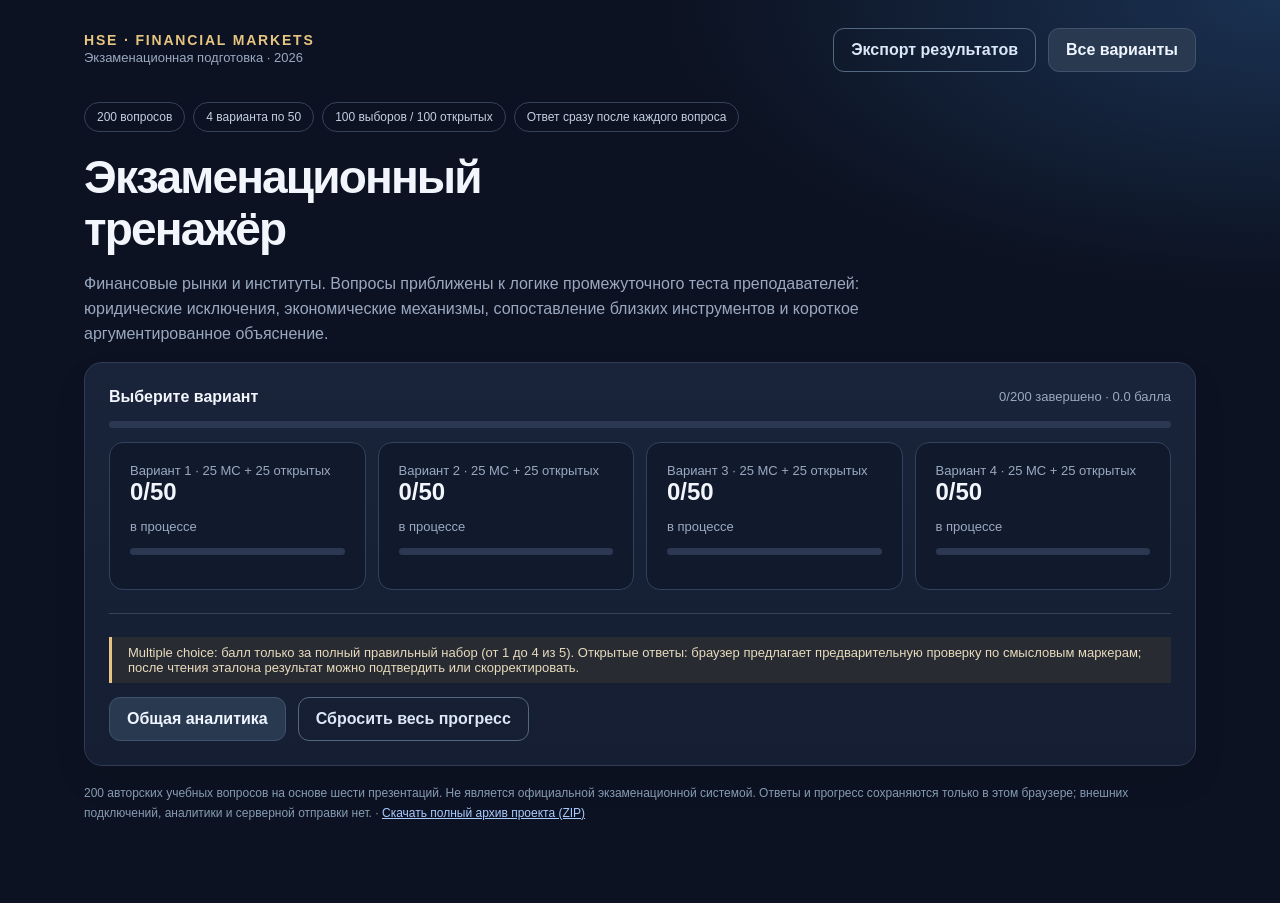
==== index.html @ 4edb4567 "Publish original HSE Financial Markets exam trainer package" ====
<!doctype html>
<html lang="ru"><head><meta charset="utf-8"><meta name="viewport" content="width=device-width,initial-scale=1"><meta name="color-scheme" content="dark"><title>Экзаменационный тренажёр · Финансовые рынки</title>
<style>
:root{font-family:Inter,-apple-system,BlinkMacSystemFont,"Segoe UI",Roboto,Arial,sans-serif;color:#f0f3fc;background:#0c1221;--panel:#172034;--muted:#9aa9c1;--line:#35425b;--blue:#7ab1ff;--gold:#e6c481;--success:#73d7b4;--danger:#ff8b95}*{box-sizing:border-box}body{margin:0;min-height:100vh;background:radial-gradient(ellipse 60% 40% at 100% 0%,#1a3151 0,transparent 80%),#0c1221;color:#f2f5fc}button,textarea{font:inherit}button{cursor:pointer}a{color:var(--blue)}.page{max-width:1160px;margin:auto;padding:28px 24px 80px}.top{display:flex;align-items:center;justify-content:space-between;gap:20px;margin-bottom:30px}.brand{font-weight:750;font-size:14px;letter-spacing:.13em;text-transform:uppercase;color:var(--gold)}.small{font-size:13px;color:var(--muted);line-height:1.55}.hero h1{font-size:clamp(30px,4vw,46px);line-height:1.13;letter-spacing:-.04em;margin:14px 0}.hero p{color:var(--muted);max-width:780px;line-height:1.55}.pills{display:flex;flex-wrap:wrap;gap:8px;margin:20px 0}.pill{border:1px solid var(--line);border-radius:24px;padding:7px 12px;font-size:12px;color:#c4d0e0}.panel{border:1px solid #2f3c54;background:linear-gradient(180deg,#19243a,#151e32);border-radius:18px;padding:24px;box-shadow:0 16px 36px #0001;margin-bottom:18px}.headline{display:flex;align-items:center;justify-content:space-between;gap:12px}.muted{color:var(--muted)}.grid{display:grid;grid-template-columns:repeat(4,1fr);gap:12px}.block{background:#111a2d;border:1px solid #31415f;text-align:left;color:inherit;padding:20px;border-radius:14px;transition:.15s;min-height:145px}.block:hover{border-color:var(--blue);transform:translateY(-2px)}.block strong{font-size:24px;display:block;margin-bottom:13px}.block span{color:var(--muted);font-size:13px;display:block}.bar{height:7px;background:#2c3851;border-radius:20px;margin:14px 0;overflow:hidden}.bar>div{height:100%;background:linear-gradient(90deg,#618fec,#79d9bf);border-radius:20px;transition:width .2s}.btn{border:none;border-radius:11px;padding:12px 17px;font-weight:650;color:#112037;background:var(--gold);transition:filter .2s}.btn:hover{filter:brightness(1.12)}.btn:disabled{opacity:.45;cursor:not-allowed}.btn.subtle{background:#293950;color:#eff5fe;border:1px solid #40536e}.btn.outline{background:transparent;border:1px solid #546780;color:#dbe6f8}.row{display:flex;align-items:center;gap:12px;flex-wrap:wrap}.between{justify-content:space-between}.qhead{display:flex;align-items:center;justify-content:space-between;gap:16px}.qtype{color:var(--gold);font-size:12px;font-weight:750;letter-spacing:.08em}.question{font-weight:650;font-size:clamp(19px,2.25vw,25px);line-height:1.48;margin:24px 0}.option{display:flex;gap:15px;align-items:flex-start;border-radius:12px;border:1px solid #3b4b63;padding:14px 16px;margin:9px 0;background:#101b2d;cursor:pointer;transition:.16s}.option:hover{border-color:#87b2f6}.option.selected{border-color:var(--blue);background:#213755}.option.right{border-color:#3d866c;background:#193b33}.option.wrong{border-color:#aa5868;background:#402631}.letter{display:grid;place-items:center;flex:0 0 31px;width:31px;height:31px;border:1px solid #6e7b95;border-radius:9px;font-size:14px;font-weight:bold;color:#cbd8f1}.option.selected .letter{background:#86aff5;color:#102034;border-color:#86aff5}.option label{line-height:1.4;cursor:pointer;flex:1}.option .tick{margin-left:auto;color:var(--success)}textarea{width:100%;resize:vertical;min-height:132px;border-radius:13px;padding:15px 17px;border:1px solid #51627d;background:#101b2d;color:#eff5ff;outline:none;line-height:1.65}textarea:focus{border-color:#9dc1fe}.feedback{background:#101b2a;border:1px solid #354c63;border-radius:13px;padding:20px;margin:22px 0}.feedback.good{border-color:#3a886a}.feedback.bad{border-color:#9a5764}.feedback h3{font-size:16px;margin:0 0 12px}.feedback p{line-height:1.65;margin:8px 0}.answers{display:flex;flex-wrap:wrap;gap:8px;margin:12px 0}.chip{border-radius:24px;padding:6px 10px;font-size:12px;background:#2a4652;color:#bdebd9}.chip.bad{background:#4d303b;color:#ffc4cb}.paper{border-left:3px solid var(--gold);padding-left:15px;margin:14px 0}.results{display:grid;grid-template-columns:repeat(4,1fr);gap:11px}.metric{background:#101a2c;border:1px solid #334258;border-radius:12px;padding:16px}.metric strong{font-size:26px;display:block}.metric small{color:#b4c3d7}.topicline{padding:12px 0;border-bottom:1px solid #344157}.topicline:last-child{border:0}.topicline .bar{margin:8px 0 0}.foot{font-size:12px;color:#869bb3;line-height:1.6;margin-top:18px}.hide{display:none!important}.note{border-left:3px solid #e6c481;padding:8px 16px;background:#292b33;font-size:13px;color:#e8dbbc;margin:14px 0}.rank{font-size:13px;color:#a9bed9}.scoreGood{color:var(--success)}.scoreBad{color:var(--danger)}.fixedbar{position:sticky;top:0;z-index:3;background:#0d1727e8;backdrop-filter:blur(14px);border-bottom:1px solid #2c3850;padding:12px 0;margin-bottom:16px}.keyboard{font-size:11px;color:#879bb5}.context{font-size:13px;color:#acc3de;line-height:1.6;margin:12px 0}.feedback ul{line-height:1.7;padding-left:21px}.separator{border:0;border-top:1px solid #35445b;margin:23px 0}@media(max-width:700px){.page{padding:18px 14px 60px}.grid,.results{grid-template-columns:repeat(2,1fr)}.top{align-items:flex-start}.panel{padding:17px}.question{font-size:19px}.option{padding:11px}.block{padding:13px;min-height:135px}.hero h1{font-size:29px}}@media(max-width:410px){.results{grid-template-columns:repeat(2,1fr)}}
</style></head>
<body><div class="page"><header class="top"><div><div class="brand">HSE · Financial Markets</div><div class="small">Экзаменационная подготовка · 2026</div></div><div class="row"><button class="btn outline" id="exportBtn">Экспорт результатов</button><button class="btn subtle" id="homeBtn">Все варианты</button></div></header><main id="main"></main><div class="foot">200 авторских учебных вопросов на основе шести презентаций. Не является официальной экзаменационной системой. Ответы и прогресс сохраняются только в этом браузере; внешних подключений, аналитики и серверной отправки нет. · <a href="./downloads/HSE_FinMarkets_Exam_Trainer_200.zip" download="HSE_FinMarkets_Exam_Trainer_200.zip" style="color:#a9cbff;text-decoration:underline">Скачать полный архив проекта (ZIP)</a></div></div>
<script>
'use strict';
const BANK={"meta":{"title":"Финансовые рынки и институты — экзаменационный тренажёр","questions":200,"blocks":4,"perBlock":50,"choicePerBlock":25,"openPerBlock":25,"sourcePolicy":"Проверено на учебных презентациях; собственные формулировки не являются официальными заданиями экзамена","rubric":"Multiple choice: только полностью верный набор; открытые: вывод и существенное обоснование","source_files":[["Лекции 1–2: финансовые рынки, регулирование и платежи","Финрынки_и_институты_БАЦРФ_Магистры_1,2.pdf"],["Лекция: кредитная система","Финрынки_и_институты_БАЦРФ_Магистры_Кредитная_система.pdf"],["Лекции 4–5: эмитенты, инвесторы, страхование, пенсии","Финрынки_и_институты_БАЦРФ_Магистры_4,5.pdf"],["Семинар 1: денежный и долговой рынки","БА_ЦРФ_Финрынки_и_институты_Семинар_11(1).pdf"],["Семинар 2: ПФИ, валютный и денежный рынки","БА_ЦРФ_Финрынки_и_институты_Семинар_2_ПФИ_реф(1).pdf"],["Семинар 3: рынок акций","БА_ЦРФ_Финрынки_и_институты_Семинар_3_акции.pdf"]],"originalBankReference":"19 уникальных вопросов из восстановленного банка промежуточного теста, используются как образцы, не копируются"},"questions":[{"group":"F","subTopic":"Индексы акций","source":"Семинар 3: рынок акций","filename":"БА_ЦРФ_Финрынки_и_институты_Семинар_3_акции.pdf","page":41,"id":"Q001","type":"mc","block":1,"prompt":"Какие утверждения об индексах IMOEX и аналогичных индикаторах корректны?","options":[{"label":"Индекс отражает изменения стоимости определённой корзины акций","isCorrect":true},{"label":"Индексная корзина гарантирует отсутствие риска снижения стоимости","isCorrect":false},{"label":"Любой индекс по определению одинаково взвешивает акции независимо от капитализации","isCorrect":false},{"label":"Методика может учитывать free-float и ограничения по весам","isCorrect":true},{"label":"Ценовой индекс и индекс полной доходности всегда демонстрируют тождественное изменение","isCorrect":false}],"explanation":"Индекс — методически сформированная корзина, вес и состав которой определены правилами расчёта.","model":"Пересмотр доступной капитализации меняет расчётный вес акции в индексе, а пассивные фонды подстраивают фактические позиции.","number":1},{"group":"D","subTopic":"Синдицированный кредит","source":"Семинар 1: денежный и долговой рынки","filename":"БА_ЦРФ_Финрынки_и_институты_Семинар_11(1).pdf","page":30,"id":"Q002","type":"open","block":1,"prompt":"Почему синдикат может быть предпочтительнее одного банка при финансировании большой инфраструктурной сделки?","model":"Сумма и риск разделяются между кредиторами, что расширяет доступное финансирование и соблюдает внутренние лимиты банков.","criteria":[["нескольк","банк","синдикат"],["риск","лимит","объем"]],"explanation":"Синдикат позволяет разделить крупный кредит и централизовать администрирование.","number":2},{"group":"E","subTopic":"Греки опционов","source":"Семинар 2: ПФИ, валютный и денежный рынки","filename":"БА_ЦРФ_Финрынки_и_институты_Семинар_2_ПФИ_реф(1).pdf","page":94,"id":"Q003","type":"open","block":1,"prompt":"Почему дельта-нейтральный портфель опционов может стать направленным после заметного движения рынка?","model":"Gamma изменяет Delta по мере изменения цены актива, поэтому нейтральность первоначального хеджа не сохраняется автоматически.","criteria":[["gamma","дельта","измен"],["ребаланс","движ","цена"]],"explanation":"Греки характеризуют локальные производные стоимости опциона по цене, времени, волатильности и процентной ставке.","number":3},{"group":"E","subTopic":"Свопы","source":"Семинар 2: ПФИ, валютный и денежный рынки","filename":"БА_ЦРФ_Финрынки_и_институты_Семинар_2_ПФИ_реф(1).pdf","page":9,"id":"Q004","type":"mc","block":1,"prompt":"Какие характеристики финансовых свопов корректны?","options":[{"label":"CDS гарантирует владельцу акций ежегодный дивиденд","isCorrect":false},{"label":"В обычном одновалютном IRS обязательно поставляется весь номинал обеими сторонами","isCorrect":false},{"label":"IRS позволяет обменять фиксированные и плавающие процентные платежи","isCorrect":true},{"label":"TRS передаёт совокупную доходность базового актива","isCorrect":true},{"label":"FX swap включает две противоположные валютные операции на разные даты","isCorrect":true}],"explanation":"Свопы отличаются обменом процентных потоков, валютной ликвидности или доходности базового актива.","model":"Его поступления по свопу увеличиваются при росте базовой ставки, покрывая дополнительный процентный расход по кредиту.","number":4},{"group":"C","subTopic":"Инвесторы","source":"Лекции 4–5: эмитенты, инвесторы, страхование, пенсии","filename":"Финрынки_и_институты_БАЦРФ_Магистры_4,5.pdf","page":19,"id":"Q005","type":"mc","block":1,"prompt":"Какие утверждения о квалификации инвесторов корректны?","options":[{"label":"Квалификация может зависеть от опыта работы и образования","isCorrect":true},{"label":"Квалификация может зависеть от размера финансовых активов","isCorrect":true},{"label":"Статус влияет на доступ к некоторым сложным инструментам","isCorrect":true},{"label":"Любой гражданин автоматически становится квалифицированным инвестором в день совершеннолетия","isCorrect":false},{"label":"Статус гарантирует невозможность убытка по инвестициям","isCorrect":false}],"explanation":"Категоризация ограничивает доступ к отдельным рисковым продуктам; статус не отменяет риск потерь.","model":"Формальные критерии допуска не оценивают полностью личные цели, горизонт, риск-аппетит и понимание условий продукта.","number":5},{"group":"B","subTopic":"МФК и МКК","source":"Лекция: кредитная система","filename":"Финрынки_и_институты_БАЦРФ_Магистры_Кредитная_система.pdf","page":17,"id":"Q006","type":"open","block":1,"prompt":"Почему инвестирование денег в МФК не тождественно размещению застрахованного вклада в банке?","model":"Средства предоставляются иной организации по другому договорному режиму, на них не распространяется стандартное страхование банковских вкладов АСВ.","criteria":[["мфк","мфо","не банк"],["асв","не страх","риск"]],"explanation":"МФО не являются банками; ограничения МФК и МКК направлены на разграничение рисков привлечения средств.","number":6},{"group":"D","subTopic":"Облигации и купоны","source":"Семинар 1: денежный и долговой рынки","filename":"БА_ЦРФ_Финрынки_и_институты_Семинар_11(1).pdf","page":56,"id":"Q007","type":"open","block":1,"prompt":"Почему облигация с низким купоном может иметь высокую доходность к погашению?","model":"Если она куплена с дисконтом, инвестор получает не только купоны, но и прирост стоимости к номиналу при погашении.","criteria":[["дисконт","ниже номин"],["погаш","доход","прирост"]],"explanation":"Купон, current yield и YTM описывают разные отношения денежных потоков к номиналу и цене.","number":7},{"group":"B","subTopic":"Кредитная инфраструктура","source":"Лекция: кредитная система","filename":"Финрынки_и_институты_БАЦРФ_Магистры_Кредитная_система.pdf","page":8,"id":"Q008","type":"mc","block":1,"prompt":"Кого корректно относить к кредитной системе России за пределами коммерческих банков?","options":[{"label":"Исключительно фондовые индексы как самостоятельные учреждения","isCorrect":false},{"label":"Кредитные потребительские кооперативы","isCorrect":true},{"label":"Ломбард может привлекать неограниченные банковские вклады населения без банковской лицензии","isCorrect":false},{"label":"Только нефтеперерабатывающие заводы без кредитной деятельности","isCorrect":false},{"label":"Микрофинансовые организации","isCorrect":true}],"explanation":"Система объединяет банки, НКО и специализированных небанковских кредиторов.","model":"НКО является кредитной организацией с ограниченным набором банковских операций, а МФО действует в специальном режиме микрофинансирования и не является банком либо НКО.","number":8},{"group":"D","subTopic":"Банковские гарантии","source":"Семинар 1: денежный и долговой рынки","filename":"БА_ЦРФ_Финрынки_и_институты_Семинар_11(1).pdf","page":40,"id":"Q009","type":"mc","block":1,"prompt":"Какие утверждения о банковской независимой гарантии верны?","options":[{"label":"Бенефициар обязан сначала приобрести облигации банка-гаранта для получения выплаты","isCorrect":false},{"label":"Гарант принимает обязанность перед бенефициаром по условиям гарантии","isCorrect":true},{"label":"Принципал инициирует выдачу гарантии","isCorrect":true},{"label":"Гарантия автоматически передаёт принципалу страховую лицензию","isCorrect":false},{"label":"Гарантия всегда равнозначна немедленному кредиту наличными","isCorrect":false}],"explanation":"В гарантии различают принципала, гаранта и бенефициара; исполнение зависит от заявленных условий.","model":"Заказчик получает обязательство банка на случай предусмотренного нарушения, поэтому вместо денежного депозита может принять гарантию.","number":9},{"group":"C","subTopic":"Профессиональные участники РЦБ","source":"Лекции 4–5: эмитенты, инвесторы, страхование, пенсии","filename":"Финрынки_и_институты_БАЦРФ_Магистры_4,5.pdf","page":24,"id":"Q010","type":"open","block":1,"prompt":"Почему банк, выступающий брокером и депозитарием одновременно, должен разделять функции учёта и исполнения сделок?","model":"Разделение и контроль уменьшают конфликты интересов и ошибки учёта, обеспечивают сохранность клиентских прав при торговле.","criteria":[["брокер","сделк"],["депозитар","учет","прав"],["раздел","контрол"]],"explanation":"Брокер, дилер, депозитарий и инвестиционный советник исполняют разные функции торгового, учётного и консультативного контуров.","number":10},{"group":"A","subTopic":"Цифровые деньги","source":"Лекции 1–2: финансовые рынки, регулирование и платежи","filename":"Финрынки_и_институты_БАЦРФ_Магистры_1,2.pdf","page":80,"id":"Q011","type":"open","block":1,"prompt":"Почему цифровой рубль и рублёвый депозит одинакового номинала имеют разный риск эмитента?","model":"Депозит представляет требование к коммерческому банку, а цифровой рубль — форму денег центрального банка; должники по обязательству различны.","criteria":[["банк","коммерч","депозит"],["централ","цб","цифров"]],"explanation":"Эти активы различаются эмитентом, правовой природой и кредитным риском.","number":11},{"group":"A","subTopic":"Роли Банка России","source":"Лекции 1–2: финансовые рынки, регулирование и платежи","filename":"Финрынки_и_институты_БАЦРФ_Магистры_1,2.pdf","page":63,"id":"Q012","type":"mc","block":1,"prompt":"Какие полномочия и цели соответствуют Банку России как мегарегулятору?","options":[{"label":"Утверждение федерального бюджета вместо Федерального Собрания","isCorrect":false},{"label":"Разработка и проведение денежно-кредитной политики","isCorrect":true},{"label":"Непосредственное управление инвестициями каждого частного фонда","isCorrect":false},{"label":"Надзор за участниками финансового рынка в пределах полномочий","isCorrect":true},{"label":"Надзор за кредитными организациями","isCorrect":true}],"explanation":"Банк России совмещает центрально-банковские задачи и надзор, но не подменяет бюджетную власть и частное управление.","model":"Регулятор видит риски нескольких видов бизнеса внутри группы и их передачу через капитал, ликвидность, операции и взаимные обязательства.","number":12},{"group":"D","subTopic":"Секьюритизация","source":"Семинар 1: денежный и долговой рынки","filename":"БА_ЦРФ_Финрынки_и_институты_Семинар_11(1).pdf","page":75,"id":"Q013","type":"mc","block":1,"prompt":"Какие элементы характерны для классической секьюритизации кредитов?","options":[{"label":"SPV с обособлением активов через true sale","isCorrect":true},{"label":"Гарантированное отсутствие потерь любого инвестора","isCorrect":false},{"label":"Пул однотипных требований с денежными потоками","isCorrect":true},{"label":"Waterfall распределения денежных потоков","isCorrect":true},{"label":"Разделение на senior, mezzanine и junior транши","isCorrect":true}],"explanation":"Секьюритизация трансформирует пул кредитов в бумаги через SPV; субординация определяет, какие инвесторы первыми несут потери.","model":"Младшие транши первыми поглощают потери, обеспечивая кредитную поддержку старшему; дополнительно могут действовать избыточное обеспечение и резерв.","number":13},{"group":"F","subTopic":"Проведение IPO","source":"Семинар 3: рынок акций","filename":"БА_ЦРФ_Финрынки_и_институты_Семинар_3_акции.pdf","page":33,"id":"Q014","type":"open","block":1,"prompt":"Почему высокий спрос при bookbuilding не гарантирует успешную доходность акции в течение первого года после IPO?","model":"Цена размещения уже может включать высокие ожидания, а последующие результаты бизнеса, ликвидность и рынок могут оказаться слабее прогноза.","criteria":[["ожидан","оценк","цена"],["результат","рынок","ликвид"]],"explanation":"IPO включает подготовку отчётности, маркетинг инвесторам, размещение и последующее соблюдение публичных обязанностей.","number":14},{"group":"C","subTopic":"Страховая терминология","source":"Лекции 4–5: эмитенты, инвесторы, страхование, пенсии","filename":"Финрынки_и_институты_БАЦРФ_Магистры_4,5.pdf","page":35,"id":"Q015","type":"open","block":1,"prompt":"Почему полис с франшизой может стоить дешевле аналогичного полиса без франшизы?","model":"Страхователь принимает часть небольших убытков на себя, снижая ожидаемые выплаты и расходы страховщика.","criteria":[["франшиз","часть убыт"],["преми","дешев","выплат"]],"explanation":"Страховые отношения различают плату, событие, лимит ответственности, резерв и долю собственного участия в убытке.","number":15},{"group":"F","subTopic":"Голосующие акции и пакеты","source":"Семинар 3: рынок акций","filename":"БА_ЦРФ_Финрынки_и_институты_Семинар_3_акции.pdf","page":7,"id":"Q016","type":"mc","block":1,"prompt":"Какие утверждения о корпоративных правах владельцев акций верны?","options":[{"label":"Пакет свыше четверти голосов может блокировать решения, требующие квалифицированного большинства","isCorrect":true},{"label":"Привилегированные акции могут давать особые дивидендные права","isCorrect":true},{"label":"Любая привилегированная акция даёт в два раза больше голосов, чем обыкновенная","isCorrect":false},{"label":"Владелец 1% акций гарантированно выбирает весь совет директоров","isCorrect":false},{"label":"Обыкновенные акции обычно предоставляют право голоса по общему собранию","isCorrect":true}],"explanation":"Объём голосов, защита миноритариев и дивидендные права определяются видом акций и нормами закона.","model":"Такой пакет при определённых условиях позволяет блокировать решения, для которых требуется более 75% голосов, обеспечивая влияние на ключевые изменения.","number":16},{"group":"A","subTopic":"Модели надзора","source":"Лекции 1–2: финансовые рынки, регулирование и платежи","filename":"Финрынки_и_институты_БАЦРФ_Магистры_1,2.pdf","page":38,"id":"Q017","type":"mc","block":1,"prompt":"Страховую деятельность регулирует один орган независимо от того, предоставляется она страховщиком или финансовым конгломератом. Какой это подход?","options":[{"label":"Исключительно интегрированный","isCorrect":false},{"label":"Надзор только по юридическому адресу компании","isCorrect":false},{"label":"Институциональный","isCorrect":false},{"label":"Зональный географический","isCorrect":false},{"label":"Функциональный","isCorrect":true}],"explanation":"Смысл различий состоит в том, что определяет компетенцию органа: вид организации, тип операции или надзорная цель.","model":"Одинаковые услуги у разных типов организаций подпадают под неодинаковые правила; бизнес может выбирать менее жёсткий режим через юридическую форму.","number":17},{"group":"F","subTopic":"CAPM и beta","source":"Семинар 3: рынок акций","filename":"БА_ЦРФ_Финрынки_и_институты_Семинар_3_акции.pdf","page":52,"id":"Q018","type":"open","block":1,"prompt":"Почему хорошо диверсифицированному инвестору CAPM не обещает вознаграждение за весь специфический риск одной компании?","model":"Специфический риск можно снизить диверсификацией, поэтому в CAPM премия связана с недиверсифицируемым систематическим риском β.","criteria":[["специф","диверсиф"],["системат","бета","преми"]],"explanation":"CAPM оценивает требуемую премию за рыночный, а не специфический риск; фактический результат может отличаться.","number":18},{"group":"A","subTopic":"Тренды финансовых рынков","source":"Лекции 1–2: финансовые рынки, регулирование и платежи","filename":"Финрынки_и_институты_БАЦРФ_Магистры_1,2.pdf","page":18,"id":"Q019","type":"open","block":1,"prompt":"Почему токенизация не устраняет автоматически кредитный риск базового финансового требования?","model":"Цифровая форма учёта меняет технологию передачи прав, но обязанность эмитента платить и вероятность его дефолта сохраняются.","criteria":[["цифр","токен","учет"],["кредит","дефолт","эмитент"]],"explanation":"Финтех, токенизация и дезинтермедиация изменяют технологии доступа, распределения и учёта финансовых прав.","number":19},{"group":"D","subTopic":"Проектное финансирование","source":"Семинар 1: денежный и долговой рынки","filename":"БА_ЦРФ_Финрынки_и_институты_Семинар_11(1).pdf","page":25,"id":"Q020","type":"mc","block":1,"prompt":"Какой источник считается главным для возврата средств кредитору в классическом безрегрессном проектном финансировании?","options":[{"label":"Финансовый результат несвязанных компаний рынка","isCorrect":false},{"label":"Обязательные дивиденды всех российских акционерных обществ","isCorrect":false},{"label":"Будущие денежные потоки финансируемого проекта","isCorrect":true},{"label":"Любой персональный доход менеджеров банка","isCorrect":false},{"label":"Гарантированная прибыль по фьючерсу на нефть","isCorrect":false}],"explanation":"Проект финансируется с опорой на его экономику, структуру контрактов и целевые денежные потоки.","model":"Договор определяет прогнозируемую выручку проекта и устойчивость денежного потока, из которого будет обслуживаться долг.","number":20},{"group":"B","subTopic":"Нормативы капитала и ликвидности","source":"Лекция: кредитная система","filename":"Финрынки_и_институты_БАЦРФ_Магистры_Кредитная_система.pdf","page":15,"id":"Q021","type":"mc","block":1,"prompt":"Какие сопоставления обязательных банковских нормативов в лекции корректны?","options":[{"label":"Н1 — достаточность капитала","isCorrect":true},{"label":"Н2 — мгновенная ликвидность","isCorrect":true},{"label":"Н3 показывает объём выкупленных эмитентом собственных акций","isCorrect":false},{"label":"Н6 — риск на одного заёмщика","isCorrect":true},{"label":"Н4 — норма выплаты дивидендов государственным компаниям","isCorrect":false}],"explanation":"Пруденциальные нормативы измеряют разные аспекты устойчивости: капитал, ликвидность и концентрацию кредитных рисков.","model":"Прибыльность не устраняет концентрации риска на одном контрагенте: дефолт крупного заёмщика способен создать критические потери.","number":21},{"group":"F","subTopic":"Free float","source":"Семинар 3: рынок акций","filename":"БА_ЦРФ_Финрынки_и_институты_Семинар_3_акции.pdf","page":10,"id":"Q022","type":"open","block":1,"prompt":"Почему две компании одинаковой полной капитализации могут иметь разные веса в IMOEX?","model":"Индекс использует капитализацию с поправкой на коэффициент free-float и другие ограничения методики, поэтому доступные инвесторам пакеты различаются.","criteria":[["индекс","вес"],["free float","свободн","капитал"]],"explanation":"Free-float показывает доступный рынку пакет акций и влияет на индексное инвестирование и ликвидность.","number":22},{"group":"A","subTopic":"Портфельная теория","source":"Лекции 1–2: финансовые рынки, регулирование и платежи","filename":"Финрынки_и_институты_БАЦРФ_Магистры_1,2.pdf","page":8,"id":"Q023","type":"open","block":1,"prompt":"Почему добавление второй акции может снизить риск портфеля без уменьшения его ожидаемой доходности?","model":"Если доходности активов не полностью положительно коррелируют, негативные колебания частично компенсируются; риск комбинации может быть ниже средневзвешенного риска отдельных активов.","criteria":[["коррел","совмест"],["компенс","диверсиф","сниж"]],"explanation":"Корреляции важны не меньше индивидуальных волатильностей. Диверсификация снижает специфический, но не весь систематический риск.","number":23},{"group":"E","subTopic":"VaR","source":"Семинар 2: ПФИ, валютный и денежный рынки","filename":"БА_ЦРФ_Финрынки_и_институты_Семинар_2_ПФИ_реф(1).pdf","page":67,"id":"Q024","type":"mc","block":1,"prompt":"Что означает однодневный VaR на 99%-м уровне доверия при принятой модели распределения потерь?","options":[{"label":"Гарантированный максимум однодневных потерь","isCorrect":false},{"label":"Оценку 99-го процентиля однодневных потерь","isCorrect":true},{"label":"Верхнюю границу всех возможных хвостовых убытков","isCorrect":false},{"label":"Убыток, который обязательно случится завтра","isCorrect":false},{"label":"Ожидаемую прибыль в 99% случаев","isCorrect":false}],"explanation":"VaR выражает квантиль потерь; хвост распределения и экстремальные сценарии требуют отдельного анализа.","model":"Оставшийся 1% сценариев может содержать гораздо более крупные потери; VaR указывает квантиль, а не максимум.","number":24},{"group":"E","subTopic":"Определение ПФИ","source":"Семинар 2: ПФИ, валютный и денежный рынки","filename":"БА_ЦРФ_Финрынки_и_институты_Семинар_2_ПФИ_реф(1).pdf","page":4,"id":"Q025","type":"mc","block":1,"prompt":"Какие характеристики отличают производные финансовые инструменты от обычной покупки базового актива?","options":[{"label":"Любой ПФИ обязательно является акцией эмитента","isCorrect":false},{"label":"Расчёт может быть денежным без физической поставки","isCorrect":true},{"label":"Любой дериватив должен исполняться только физической поставкой базового актива","isCorrect":false},{"label":"Выплаты могут зависеть от стоимости или состояния базисного актива","isCorrect":true},{"label":"Любая сделка T+1 автоматически признаётся форвардом","isCorrect":false}],"explanation":"Дериватив определяет будущие условные платежи, права или поставки, а не обязательно передачу имущества сегодня.","model":"Расчётный фьючерс предусматривает денежное урегулирование изменения цены без обязательной физической поставки сырья.","number":25},{"group":"B","subTopic":"Базовая и универсальная лицензии","source":"Лекция: кредитная система","filename":"Финрынки_и_институты_БАЦРФ_Магистры_Кредитная_система.pdf","page":11,"id":"Q026","type":"open","block":1,"prompt":"Зачем законодатель разделяет банковские лицензии на базовые и универсальные?","model":"Чтобы небольшие банки могли работать с более простыми требованиями при ограничении сложных операций, а крупные универсальные банки соблюдали более строгие стандарты.","criteria":[["пропорц","мал","масштаб"],["огранич","требован","риск"]],"explanation":"Пропорциональный надзор соотносит сложность и допустимые риски с масштабом деятельности банка.","number":26},{"group":"D","subTopic":"Дюрация и DV01","source":"Семинар 1: денежный и долговой рынки","filename":"БА_ЦРФ_Финрынки_и_институты_Семинар_11(1).pdf","page":100,"id":"Q027","type":"open","block":1,"prompt":"Почему одинаковое изменение YTM приводит к разной денежной переоценке двух портфелей с одинаковой дюрацией, но разной стоимостью?","model":"Относительная чувствительность может совпадать, но денежный DV01 пропорционален рыночной стоимости портфеля.","criteria":[["дюрац","чувств"],["стоим","размер","дв01"]],"explanation":"Дюрация, DV01 и выпуклость измеряют разные стороны процентного риска, а YTM — доходность.","number":27},{"group":"A","subTopic":"Экономические предпосылки","source":"Лекции 1–2: финансовые рынки, регулирование и платежи","filename":"Финрынки_и_институты_БАЦРФ_Магистры_1,2.pdf","page":6,"id":"Q028","type":"mc","block":1,"prompt":"Компания вложила 10 млн ₽ в проект вместо безрискового депозита. Какая величина является альтернативной издержкой такого решения?","options":[{"label":"Сумма будущих налоговых платежей по проекту","isCorrect":false},{"label":"Доход, который дала бы лучшая доступная отвергнутая альтернатива","isCorrect":true},{"label":"Первоначальная стоимость всех активов компании","isCorrect":false},{"label":"Совокупная выручка проекта независимо от расходов","isCorrect":false},{"label":"Только банковская комиссия за перевод средств","isCorrect":false}],"explanation":"Ограниченность ресурсов, время, стимулы и трансакционные издержки влияют на выбор; предположение рациональности — модель, а не гарантия поведения.","model":"У сделки остаются альтернативные издержки использования капитала, затраты времени и риск; их необходимо учитывать наряду с прямой комиссией.","number":28},{"group":"C","subTopic":"Корпоративное управление","source":"Лекции 4–5: эмитенты, инвесторы, страхование, пенсии","filename":"Финрынки_и_институты_БАЦРФ_Магистры_4,5.pdf","page":2,"id":"Q029","type":"mc","block":1,"prompt":"Какие механизмы относятся к снижению конфликта интересов между собственниками и менеджментом?","options":[{"label":"Сокрытие сделок со связанными сторонами","isCorrect":false},{"label":"Отмена любых процедур внутреннего контроля","isCorrect":false},{"label":"Независимые директора","isCorrect":true},{"label":"Раскрытие существенной информации акционерам","isCorrect":true},{"label":"Комитеты совета директоров по аудиту и вознаграждениям","isCorrect":true}],"explanation":"Агентский конфликт ограничивают надзором совета директоров, прозрачностью, контролем вознаграждения и аудитом.","model":"Менеджмент может максимизировать продажи за счёт нерентабельных проектов и принятия избыточного риска, не создавая стоимости собственникам.","number":29},{"group":"B","subTopic":"ПДН и ПСК","source":"Лекция: кредитная система","filename":"Финрынки_и_институты_БАЦРФ_Магистры_Кредитная_система.pdf","page":5,"id":"Q030","type":"open","block":1,"prompt":"Почему два кредита с одинаковой объявленной процентной ставкой могут иметь разную полную стоимость кредита?","model":"Дополнительные обязательные платежи и структура графика выплат изменяют эффективную стоимость заимствования, даже если номинальная ставка совпадает.","criteria":[["дополн","комисс","платеж"],["эффектив","пск","стоим"]],"explanation":"ПДН измеряет долговую нагрузку, ПСК — экономическую стоимость привлечённых денег с учётом обязательных платежей.","number":30},{"group":"C","subTopic":"Биржевой листинг","source":"Лекции 4–5: эмитенты, инвесторы, страхование, пенсии","filename":"Финрынки_и_институты_БАЦРФ_Магистры_4,5.pdf","page":9,"id":"Q031","type":"open","block":1,"prompt":"Почему переход акций из первого в третий уровень листинга может повлиять на спрос институциональных инвесторов?","model":"Некоторые фонды и управляющие ограничены мандатами и требованиями к качеству и листингу бумаг, поэтому снижение уровня может сократить допустимый спрос.","criteria":[["уровн","листинг"],["фонд","институц","мандат","спрос"]],"explanation":"Листинг отражает выполнение биржевых требований и не представляет гарантию отсутствия риска.","number":31},{"group":"F","subTopic":"Модель Гордона","source":"Семинар 3: рынок акций","filename":"БА_ЦРФ_Финрынки_и_институты_Семинар_3_акции.pdf","page":18,"id":"Q032","type":"mc","block":1,"prompt":"В модели постоянного роста дивидендов что необходимо для экономически корректной оценки по формуле P=D1/(r−g)?","options":[{"label":"Темп g обязательно равен r","isCorrect":false},{"label":"Всегда g больше r","isCorrect":false},{"label":"Любая доходность отрицательна","isCorrect":false},{"label":"Компания никогда не выплачивает дивиденды","isCorrect":false},{"label":"Требуемая доходность r превышает постоянный темп роста g","isCorrect":true}],"explanation":"Модель P=D1/(r-g) основана на бесконечном росте дивидендов с постоянным темпом меньше ставки дисконтирования.","model":"Рост g уменьшает знаменатель r−g; когда разница мала, капитализированная стоимость становится крайне чувствительной к предположению.","number":32},{"group":"E","subTopic":"Базисный риск","source":"Семинар 2: ПФИ, валютный и денежный рынки","filename":"БА_ЦРФ_Финрынки_и_институты_Семинар_2_ПФИ_реф(1).pdf","page":23,"id":"Q033","type":"mc","block":1,"prompt":"Какие причины могут создавать базисный риск при хеджировании фьючерсом?","options":[{"label":"Закрытие хеджа до даты экспирации","isCorrect":true},{"label":"Использование фьючерса на похожий, но не идентичный актив","isCorrect":true},{"label":"Идеальное совпадение цен спота и фьючерса во всех датах как причина риска","isCorrect":false},{"label":"Разница условий поставки и качества товара","isCorrect":true},{"label":"Юридическое отсутствие сроков у всего физического товара","isCorrect":false}],"explanation":"Базисный риск — вероятность непредсказуемого изменения расхождения между хеджируемым и срочным инструментами.","model":"Цены спота и фьючерса могут изменяться на разную величину, особенно при несовпадении активов, качества, места или времени исполнения.","number":33},{"group":"E","subTopic":"Валютный рынок РФ","source":"Семинар 2: ПФИ, валютный и денежный рынки","filename":"БА_ЦРФ_Финрынки_и_институты_Семинар_2_ПФИ_реф(1).pdf","page":34,"id":"Q034","type":"open","block":1,"prompt":"Почему официальный курс валюты не всегда является гарантированно исполнимой ценой крупной сделки компании?","model":"Официальный курс является индикатором, а реальная цена включает доступную ликвидность, объём, спрэд, ограничение расчётов и контрагентов.","criteria":[["официальн","индикат"],["ликвид","спред","исполн"]],"explanation":"Рынок переориентировался на новые валюты и внебиржевые каналы, а конвертируемость и доступность котировок зависят от инфраструктуры.","number":34},{"group":"C","subTopic":"НПФ и пенсионные средства","source":"Лекции 4–5: эмитенты, инвесторы, страхование, пенсии","filename":"Финрынки_и_институты_БАЦРФ_Магистры_4,5.pdf","page":49,"id":"Q035","type":"open","block":1,"prompt":"Зачем НПФ использует специализированный депозитарий отдельно от управляющей компании?","model":"Независимый учёт и контроль операций уменьшают риск неправильного распоряжения пенсионными активами и повышают защиту участников.","criteria":[["независ","раздел","контрол"],["учет","актив","депозитар"]],"explanation":"Пенсионная инфраструктура сочетает управление активами, специализированный контроль и механизмы гарантий.","number":35},{"group":"C","subTopic":"Паевые фонды","source":"Лекции 4–5: эмитенты, инвесторы, страхование, пенсии","filename":"Финрынки_и_институты_БАЦРФ_Магистры_4,5.pdf","page":30,"id":"Q036","type":"mc","block":1,"prompt":"Какие утверждения о паевых инвестиционных фондах верны?","options":[{"label":"ПИФ представляет собой обособленный имущественный комплекс","isCorrect":true},{"label":"Инвестиционный пай обязательно погашается по первоначальному номиналу независимо от СЧА","isCorrect":false},{"label":"Каждый ПИФ обязательно является самостоятельным юридическим лицом","isCorrect":false},{"label":"Доходность любого открытого ПИФ гарантирует Банк России","isCorrect":false},{"label":"Управляющая компания принимает инвестиционные решения в рамках правил фонда","isCorrect":true}],"explanation":"ПИФ не юридическое лицо; это коллективная имущественная конструкция под управлением УК.","model":"Стоимость пая основана на стоимости чистых активов фонда, которая изменяется вместе с рынком и издержками.","number":36},{"group":"D","subTopic":"Казначейство и ALM","source":"Семинар 1: денежный и долговой рынки","filename":"БА_ЦРФ_Финрынки_и_институты_Семинар_11(1).pdf","page":5,"id":"Q037","type":"mc","block":1,"prompt":"Корпорации завтра необходимо провести крупный платёж. Какая цель казначейства имеет непосредственный приоритет перед максимизацией доходности размещения остатка?","options":[{"label":"Обязательное вложение всех денег в самую длинную облигацию","isCorrect":false},{"label":"Обеспечение достаточной доступной ликвидности к сроку платежа","isCorrect":true},{"label":"Спекуляция с максимальным плечом на валютном фьючерсе","isCorrect":false},{"label":"Подмена платёжного календаря отчётом о прибыли","isCorrect":false},{"label":"Запрет всех краткосрочных денежных инструментов","isCorrect":false}],"explanation":"Казначейство управляет потоками, финансированием, ликвидностью и финансовыми рисками компании.","model":"Высокая номинальная доходность не компенсирует риск невозможности своевременно исполнить платежи; нужна ликвидность и соответствие сроков денежных потоков.","number":37},{"group":"E","subTopic":"Центральный контрагент","source":"Семинар 2: ПФИ, валютный и денежный рынки","filename":"БА_ЦРФ_Финрынки_и_институты_Семинар_2_ПФИ_реф(1).pdf","page":13,"id":"Q038","type":"open","block":1,"prompt":"Почему наличие центрального контрагента не означает, что длинный фьючерс не может принести убыток?","model":"ЦК гарантирует порядок исполнения и риск-менеджмента сделки, а отрицательная переоценка при падении цены остаётся на владельце long.","criteria":[["цк","исполн"],["рыночн","цена","убыт"]],"explanation":"ЦК централизует обязательства и управление дефолтом; ценовой риск позиции не исчезает.","number":38},{"group":"D","subTopic":"Curve steepener","source":"Семинар 1: денежный и долговой рынки","filename":"БА_ЦРФ_Финрынки_и_институты_Семинар_11(1).pdf","page":154,"id":"Q039","type":"open","block":1,"prompt":"Почему комбинация short 2Y плюс long 10Y не заработает при снижении доходности 2Y и росте доходности 10Y?","model":"Цена короткой облигации вырастет против её short, а цена длинной упадёт против её long; обе ноги дадут отрицательный P&L.","criteria":[["short","лонг","обе"],["убыт","цена","доходн"]],"explanation":"Steepener в ценовых позициях — long короткий конец, short длинный; у преподавателя на слайде позиции перепутаны с flattener.","number":39},{"group":"B","subTopic":"Принципы кредита","source":"Лекция: кредитная система","filename":"Финрынки_и_институты_БАЦРФ_Магистры_Кредитная_система.pdf","page":2,"id":"Q040","type":"mc","block":1,"prompt":"Какие условия относятся к базовым характеристикам кредита в лекции «Кредитная система»?","options":[{"label":"Обязательная конвертация долга в акции","isCorrect":false},{"label":"Оговорённый срок возврата","isCorrect":true},{"label":"Платность пользования средствами","isCorrect":true},{"label":"Обязательная выплата исключительно в иностранной валюте","isCorrect":false},{"label":"Возвратность предоставленных средств","isCorrect":true}],"explanation":"Классические принципы кредита: возвратность, срочность и платность.","model":"Банковский кредит вправе предоставлять банк по кредитному договору, тогда как обычный заём может предоставляться другими лицами и иметь иные условия возмездности.","number":40},{"group":"C","subTopic":"Виды страхования","source":"Лекции 4–5: эмитенты, инвесторы, страхование, пенсии","filename":"Финрынки_и_институты_БАЦРФ_Магистры_4,5.pdf","page":40,"id":"Q041","type":"mc","block":1,"prompt":"Какие утверждения о страховании ответственности и имущества верны?","options":[{"label":"D&O может защищать имущественные интересы руководителей по рискам ответственности","isCorrect":true},{"label":"ОСАГО относится к страхованию гражданской ответственности автовладельца","isCorrect":true},{"label":"КАСКО связано со страхованием транспортного средства как имущества","isCorrect":true},{"label":"Страхование ответственности тождественно страхованию инвестиционной доходности","isCorrect":false},{"label":"Полис ОСАГО в общем случае гарантирует возмещение повреждения собственного автомобиля виновника ДТП","isCorrect":false}],"explanation":"Страхование имущества и ответственности защищает разные интересы: собственный актив и требования третьих лиц.","model":"КАСКО покрывает оговорённые риски повреждения собственного автомобиля, ОСАГО — гражданскую ответственность за вред третьим лицам.","number":41},{"group":"A","subTopic":"Функции финансового рынка","source":"Лекции 1–2: финансовые рынки, регулирование и платежи","filename":"Финрынки_и_институты_БАЦРФ_Магистры_1,2.pdf","page":28,"id":"Q042","type":"open","block":1,"prompt":"Почему ликвидный вторичный рынок может снижать стоимость заимствования для эмитента при первичном размещении?","model":"Инвесторы готовы требовать меньшую премию за ликвидность, если смогут продать бумагу до погашения без большого дисконта.","criteria":[["ликвид","продат"],["преми","доходн","стоим"]],"explanation":"Рынок обеспечивает распределение капитала, ценовую информацию и торговлю риском, но не гарантирует результат сделок.","number":42},{"group":"E","subTopic":"Фьючерс и форвард","source":"Семинар 2: ПФИ, валютный и денежный рынки","filename":"БА_ЦРФ_Финрынки_и_институты_Семинар_2_ПФИ_реф(1).pdf","page":7,"id":"Q043","type":"open","block":1,"prompt":"Почему индивидуальный валютный форвард удобен экспортёру с нестандартной датой платежа?","model":"Стороны могут точно подобрать дату и сумму поставки валюты под денежный поток компании, в отличие от фиксированных биржевых серий.","criteria":[["дат","сумм","индивидуал"],["денежн поток","фьючерс","стандарт"]],"explanation":"У биржевых фьючерсов стандартизированы параметры и клиринг; внебиржевые форварды гибче, но контрагентский риск обычно выше.","number":43},{"group":"D","subTopic":"Кредитный спред","source":"Семинар 1: денежный и долговой рынки","filename":"БА_ЦРФ_Финрынки_и_институты_Семинар_11(1).pdf","page":118,"id":"Q044","type":"mc","block":1,"prompt":"Какие показатели используются для анализа кредитного риска и спреда облигации?","options":[{"label":"Рейтинг эмитента","isCorrect":true},{"label":"G-spread к сопоставимой государственной кривой","isCorrect":true},{"label":"Net Debt/EBITDA","isCorrect":true},{"label":"Interest Coverage Ratio","isCorrect":true},{"label":"Количество подписчиков эмитента в социальной сети как достаточная мера дефолта","isCorrect":false}],"explanation":"Показатели характеризуют вероятность и способность обслуживать долг и требуемую рынком премию за кредитный риск.","model":"Большая долговая нагрузка и слабая способность платить проценты увеличивают риск финансовых затруднений и дефолта.","number":44},{"group":"A","subTopic":"Классификация рынков","source":"Лекции 1–2: финансовые рынки, регулирование и платежи","filename":"Финрынки_и_институты_БАЦРФ_Магистры_1,2.pdf","page":24,"id":"Q045","type":"mc","block":1,"prompt":"Как следует классифицировать покупку ранее выпущенной акции на бирже с расчётами T+1?","options":[{"label":"Вторичный рынок","isCorrect":true},{"label":"Спот-рынок с расчётным лагом","isCorrect":true},{"label":"Организованный рынок","isCorrect":true},{"label":"Первичное размещение эмитента","isCorrect":false},{"label":"Рынок межбанковского необеспеченного кредита","isCorrect":false}],"explanation":"Продажа обращающейся акции между инвесторами — вторичный организованный рынок; T+1 не делает сделку деривативом.","model":"Первая классифицирует стадию обращения инструмента и поступление средств эмитенту, вторая — способ и место организации торговли; признаки независимы.","number":45},{"group":"D","subTopic":"Кредитные линии","source":"Семинар 1: денежный и долговой рынки","filename":"БА_ЦРФ_Финрынки_и_институты_Семинар_11(1).pdf","page":16,"id":"Q046","type":"open","block":1,"prompt":"Почему для сезонного торгового бизнеса возобновляемая кредитная линия часто удобнее разового инвестиционного кредита?","model":"Закупки и поступления выручки образуют повторяющиеся кассовые циклы; линия позволяет брать и возвращать транши в пределах лимита.","criteria":[["сезон","цикл","оборот"],["транш","возобнов","повтор"]],"explanation":"Револьверная линия восстанавливает свободный лимит, простая ограничивает выдачи, а рамочная задаёт общие условия.","number":46},{"group":"B","subTopic":"Депозитные и кредитные ставки","source":"Лекция: кредитная система","filename":"Финрынки_и_институты_БАЦРФ_Магистры_Кредитная_система.pdf","page":20,"id":"Q047","type":"open","block":1,"prompt":"Почему простой спред «кредитная ставка минус депозитная ставка» нельзя считать чистой прибыльностью банка?","model":"Он не вычитает операционные расходы, потери по кредитам, обязательные резервы, налоги и расходы капитала.","criteria":[["операц","расход","резерв"],["потер","дефолт","капитал"]],"explanation":"Процентная маржа не равна прибыли: она покрывает кредитные потери, расходы, капитал и разницу сроков.","number":47},{"group":"B","subTopic":"Виды банковских счетов","source":"Лекция: кредитная система","filename":"Финрынки_и_институты_БАЦРФ_Магистры_Кредитная_система.pdf","page":7,"id":"Q048","type":"mc","block":1,"prompt":"Какие пары вида счёта и его типичного назначения указаны корректно?","options":[{"label":"Корреспондентский счёт — расчёты кредитных организаций","isCorrect":true},{"label":"Номинальный счёт — обязательное отражение только собственных средств владельца счёта","isCorrect":false},{"label":"Эскроу — обособление денег до наступления установленных условий","isCorrect":true},{"label":"Обезличенный металлический счёт — исключительно хранение индивидуального слитка","isCorrect":false},{"label":"Расчётный счёт — обслуживание операций юридического лица","isCorrect":true}],"explanation":"Разные счета предназначены для расчётов, специальных режимов учёта имущества и исполнения условий платежей.","model":"Средства блокируются у банка и перечисляются продавцу при наступлении договорных условий, уменьшая риск оплаты без встречного исполнения.","number":48},{"group":"A","subTopic":"Поведенческие финансы","source":"Лекции 1–2: финансовые рынки, регулирование и платежи","filename":"Финрынки_и_институты_БАЦРФ_Магистры_1,2.pdf","page":11,"id":"Q049","type":"mc","block":1,"prompt":"Какие ситуации лучше объясняются поведенческими искажениями, а не рациональным учётом риска?","options":[{"label":"Трейдер переоценивает недавнее движение цены и экстраполирует тренд","isCorrect":true},{"label":"Инвестор удерживает убыточную акцию, чтобы не фиксировать убыток","isCorrect":true},{"label":"Якорение позволяет исключить влияние предыдущей цены на решение инвестора","isCorrect":false},{"label":"Инвестор пересчитывает приведённую стоимость по новой ставке","isCorrect":false},{"label":"Управляющий ребалансирует портфель строго по заранее заданным лимитам","isCorrect":false}],"explanation":"Неприятие потерь, экстраполяция и якорение описывают систематические психологические отклонения.","model":"Арбитраж ограничен риском дальнейшего движения против позиции, стоимостью фондирования и лимитами капитала; иррациональные цены могут сохраняться.","number":49},{"group":"A","subTopic":"Интегрированное регулирование","source":"Лекции 1–2: финансовые рынки, регулирование и платежи","filename":"Финрынки_и_институты_БАЦРФ_Магистры_1,2.pdf","page":49,"id":"Q050","type":"open","block":1,"prompt":"Почему «единая точка сбоя» считается риском модели мегарегулятора?","model":"Системная ошибка, неверная оценка или пропуск угрозы единым регулятором может затронуть сразу несколько сегментов, а независимого второго надзорного органа нет.","criteria":[["ошиб","пропуск","сбой"],["один","единый","сегмент","независ"]],"explanation":"Интеграция улучшает целостный обзор, но уменьшает внешнюю проверку решений регулятора.","number":50},{"group":"C","subTopic":"Типы ОФЗ","source":"Лекции 4–5: эмитенты, инвесторы, страхование, пенсии","filename":"Финрынки_и_институты_БАЦРФ_Магистры_4,5.pdf","page":5,"id":"Q051","type":"mc","block":2,"prompt":"Какие пары типа ОФЗ и экономического свойства корректны?","options":[{"label":"ОФЗ-ИН — индексируемый номинал","isCorrect":true},{"label":"ОФЗ-ПК — безусловная гарантия неизменного купона","isCorrect":false},{"label":"ОФЗ-ПК — плавающий купон","isCorrect":true},{"label":"ОФЗ-ПД — постоянный купон","isCorrect":true},{"label":"ОФЗ-АД всегда погашает весь номинал единовременно в последнюю дату","isCorrect":false}],"explanation":"ОФЗ отличаются механизмом изменения купона или номинала, что определяет их защитные свойства.","model":"ОФЗ-ИН корректируют номинал на инфляцию, а ОФЗ-ПК меняют купон по ставочному индикатору; динамика инфляции и краткосрочных ставок не всегда совпадает.","number":51},{"group":"D","subTopic":"Выпуклость","source":"Семинар 1: денежный и долговой рынки","filename":"БА_ЦРФ_Финрынки_и_институты_Семинар_11(1).pdf","page":107,"id":"Q052","type":"open","block":2,"prompt":"Почему дюрационная оценка обычно завышает потери стандартной облигации при резком росте доходности?","model":"Зависимость цены от доходности выпуклая, поэтому положительная поправка convexity смягчает рассчитанное линейное снижение.","criteria":[["выпукл","кривизн"],["поправ","линейн","меньше"]],"explanation":"Выпуклость даёт положительную поправку к линейному приближению изменения цены по дюрации при прочих равных.","number":52},{"group":"B","subTopic":"Индикаторы денежного рынка","source":"Лекция: кредитная система","filename":"Финрынки_и_институты_БАЦРФ_Магистры_Кредитная_система.pdf","page":19,"id":"Q053","type":"open","block":2,"prompt":"Почему ставка обеспеченного фондирования RUSFAR может быть ниже необеспеченной RUONIA?","model":"Залог уменьшает потери кредитора при дефолте контрагента, поэтому при прочих равных требуемая премия за кредитный риск может быть ниже.","criteria":[["залог","обеспеч"],["риск","преми","дешев"]],"explanation":"Индикаторы имеют различную сделочную основу и администратора, что влияет на кредитную и ликвидную премии.","number":53},{"group":"E","subTopic":"Экзотические опционы","source":"Семинар 2: ПФИ, валютный и денежный рынки","filename":"БА_ЦРФ_Финрынки_и_институты_Семинар_2_ПФИ_реф(1).pdf","page":85,"id":"Q054","type":"mc","block":2,"prompt":"Какие характеристики экзотических опционов корректны?","options":[{"label":"Все экзотические опционы полностью эквивалентны европейскому vanilla call","isCorrect":false},{"label":"Digital-опцион может предусматривать дискретную фиксированную выплату","isCorrect":true},{"label":"Опционный барьер не может влиять на существование опциона","isCorrect":false},{"label":"Asian-опцион использует усреднение цены за период","isCorrect":true},{"label":"Barrier-опцион зависит от достижения заданного барьерного уровня","isCorrect":true}],"explanation":"Экзотическая выплата зависит от пути, среднего значения, барьера или дискретного события.","model":"Усреднение нескольких наблюдений уменьшает вес одной аномальной котировки в расчётной выплате.","number":54},{"group":"D","subTopic":"ОФЗ и кривая доходности","source":"Семинар 1: денежный и долговой рынки","filename":"БА_ЦРФ_Финрынки_и_институты_Семинар_11(1).pdf","page":143,"id":"Q055","type":"mc","block":2,"prompt":"Какие утверждения о кривой бескупонной доходности (КБД) ОФЗ верны?","options":[{"label":"КБД имеет единственную точку независимо от срока","isCorrect":false},{"label":"G-spread сопоставляет доходность корпоративной бумаги с государственной кривой","isCorrect":true},{"label":"Кривая задаёт ориентиры доходности по разным срокам","isCorrect":true},{"label":"КБД гарантирует отсутствие рыночных колебаний цен ОФЗ","isCorrect":false},{"label":"Сдвиг формы кривой отличается от параллельного сдвига ставок","isCorrect":true}],"explanation":"КБД позволяет оценивать временную структуру ставок и премии за риск относительно государственного ориентира.","model":"Разница может объясняться сроком и формой кривой, а не только кредитным качеством; сопоставление требует близкой дюрации или соответствующей кривой дисконтирования.","number":55},{"group":"A","subTopic":"Структура капитала","source":"Лекции 1–2: финансовые рынки, регулирование и платежи","filename":"Финрынки_и_институты_БАЦРФ_Магистры_1,2.pdf","page":9,"id":"Q056","type":"open","block":2,"prompt":"Как чрезмерное долговое финансирование может повысить стоимость капитала компании, несмотря на кажущуюся дешевизну долга?","model":"Рост долга повышает риск финансовых затруднений и дефолта; кредиторы и акционеры требуют более высокой доходности, а преимущества долга могут быть исчерпаны.","criteria":[["долг","левередж"],["риск","дефолт","затрудн"],["доходн","ставк","стоим"]],"explanation":"Первая отвечает «откуда получить средства», вторая — «куда вложить»; обе связаны со стоимостью и риском капитала.","number":56},{"group":"A","subTopic":"Контрциклические меры","source":"Лекции 1–2: финансовые рынки, регулирование и платежи","filename":"Финрынки_и_институты_БАЦРФ_Магистры_1,2.pdf","page":54,"id":"Q057","type":"open","block":2,"prompt":"Зачем накопленный в период бума контрциклический буфер капитала может освобождаться в кризис?","model":"Освобождение буфера позволяет банкам поглощать убытки и продолжать кредитовать экономику вместо резкого сокращения кредитов.","criteria":[["буфер","капитал"],["убыт","кредит","криз"]],"explanation":"Контрциклические меры накапливают устойчивость в хорошие периоды, чтобы смягчать кризисные шоки.","number":57},{"group":"A","subTopic":"История институтов","source":"Лекции 1–2: финансовые рынки, регулирование и платежи","filename":"Финрынки_и_институты_БАЦРФ_Магистры_1,2.pdf","page":14,"id":"Q058","type":"mc","block":2,"prompt":"Какие исторические соответствия развития финансов наиболее обоснованны?","options":[{"label":"Развитие двойной бухгалтерии и банков относится к Средневековью","isCorrect":true},{"label":"Первые долговые отношения возникли только после появления интернета","isCorrect":false},{"label":"Появление бирж и акционерных компаний особенно связано с Новым временем","isCorrect":true},{"label":"Массовое распространение DeFi относится к XIX веку","isCorrect":false},{"label":"Современное развитие цифровых активов и токенизации относится к XXI веку","isCorrect":true}],"explanation":"Историческое развитие шло от долговых отношений и торговых институтов к фондовым рынкам, глобальной инфраструктуре и цифровым активам.","model":"Вексель позволял организовать платёж в другом месте и позднее, снизить необходимость перевозить наличность и частично управлять риском расчётов.","number":58},{"group":"B","subTopic":"Кредит и заём","source":"Лекция: кредитная система","filename":"Финрынки_и_институты_БАЦРФ_Магистры_Кредитная_система.pdf","page":4,"id":"Q059","type":"mc","block":2,"prompt":"Кредитор не является банком; он передаёт контрагенту денежную сумму по гражданско-правовому договору. Какое название договора наиболее корректно?","options":[{"label":"Договор биржевого клиринга","isCorrect":false},{"label":"Банковский кредитный договор","isCorrect":false},{"label":"Процентный своп","isCorrect":false},{"label":"Договор займа","isCorrect":true},{"label":"Договор страхования вклада","isCorrect":false}],"explanation":"Кредитный договор — специальный вид денежного обязательства с банком-кредитором; договор займа шире по субъектам и предмету.","model":"Разовые гражданско-правовые займы допустимы без статуса банка, а привлечение вкладов относится к регулируемым банковским операциям, требующим специального допуска.","number":59},{"group":"E","subTopic":"КСУ и РЕПО","source":"Семинар 2: ПФИ, валютный и денежный рынки","filename":"БА_ЦРФ_Финрынки_и_институты_Семинар_2_ПФИ_реф(1).pdf","page":46,"id":"Q060","type":"open","block":2,"prompt":"Почему операции РЕПО с универсальным обеспечением могут быть удобнее привязки каждой сделки к одной бумаге?","model":"Пул снижает необходимость вручную сопоставлять отдельные бумаги с каждой сделкой и облегчает управление обеспечением.","criteria":[["пул","обеспеч"],["гибк","универс","репо"]],"explanation":"КСУ повышает эффективность залогового пула и оборота обеспеченных денег.","number":60},{"group":"A","subTopic":"Платёжная инфраструктура","source":"Лекции 1–2: финансовые рынки, регулирование и платежи","filename":"Финрынки_и_институты_БАЦРФ_Магистры_1,2.pdf","page":88,"id":"Q061","type":"open","block":2,"prompt":"Почему оператор платёжной системы и банк, ведущий счёт клиента, не обязательно являются одним юридическим лицом?","model":"Оператор системы задаёт правила и обеспечивает организацию переводов, тогда как банк обслуживает денежные обязательства и счета пользователей; функции могут быть разделены.","criteria":[["правил","оператор","организац"],["банк","счет","перевод"]],"explanation":"НПС объединяет перевод денежных средств, правила платёжных систем и процессинг/клиринг/расчёты.","number":61},{"group":"F","subTopic":"Портфельный VaR и волатильность","source":"Семинар 3: рынок акций","filename":"БА_ЦРФ_Финрынки_и_институты_Семинар_3_акции.pdf","page":45,"id":"Q062","type":"mc","block":2,"prompt":"Какие утверждения о риске акций и оценке VaR верны?","options":[{"label":"VaR равен гарантированному максимальному дневному убытку","isCorrect":false},{"label":"Оценка VaR зависит от горизонта и выбранного доверительного уровня","isCorrect":true},{"label":"Историческая модель VaR чувствительна к используемому временному окну","isCorrect":true},{"label":"Волатильность отражает разброс доходностей, но не тождественна убытку","isCorrect":true},{"label":"Нулевая волатильность в истории гарантирует отсутствие убытка в будущем","isCorrect":false}],"explanation":"Риск-метрики зависят от распределения доходностей и допущений; экстремальные исходы не исключаются.","model":"Реальные доходности могут иметь толстые хвосты и скачки, которые нормальная модель существенно недооценивает.","number":62},{"group":"C","subTopic":"Пенсионные системы","source":"Лекции 4–5: эмитенты, инвесторы, страхование, пенсии","filename":"Финрынки_и_институты_БАЦРФ_Магистры_4,5.pdf","page":47,"id":"Q063","type":"mc","block":2,"prompt":"Какая система наиболее непосредственно зависит от соотношения числа работающих плательщиков взносов и текущих пенсионеров?","options":[{"label":"Двусторонняя валютная сделка spot","isCorrect":false},{"label":"Биржевой паевой инвестиционный фонд","isCorrect":false},{"label":"Полностью накопительная система с индивидуальными портфелями","isCorrect":false},{"label":"Бессрочная корпоративная облигация","isCorrect":false},{"label":"Распределительная пенсионная система","isCorrect":true}],"explanation":"Распределение основано на межпоколенческих потоках, накопление — на капитале и его инвестиционной доходности.","model":"Сокращается отношение числа плательщиков взносов к числу получателей пенсий, увеличивая финансовую нагрузку на систему.","number":63},{"group":"F","subTopic":"Enterprise Value","source":"Семинар 3: рынок акций","filename":"БА_ЦРФ_Финрынки_и_институты_Семинар_3_акции.pdf","page":38,"id":"Q064","type":"open","block":2,"prompt":"Почему отрицательный EV компании с большой «кубышкой» не обязательно означает, что акцию можно купить без риска?","model":"Доступ к деньгам, корпоративное управление, налоги, обязательства, ликвидность и планы расходования средств ограничивают возможность извлечь расчётную разницу.","criteria":[["денежн","кубышк","доступ"],["управлен","риск","обязател"]],"explanation":"При чрезвычайно большом объёме чистых денежных средств расчётный EV может стать отрицательным, но это не бесплатная возможность.","number":64},{"group":"B","subTopic":"Банковские операции","source":"Лекция: кредитная система","filename":"Финрынки_и_институты_БАЦРФ_Магистры_Кредитная_система.pdf","page":6,"id":"Q065","type":"open","block":2,"prompt":"Почему наличие у банка разрешения на операции с ценными бумагами не даёт ему автоматически права заниматься страховым бизнесом?","model":"Банковские и страховые операции относятся к разным регулируемым видам деятельности; банковский статус не заменяет статус страховщика и специальные требования закона.","criteria":[["банк","операци","лиценз"],["страх","запрет","отдельн"]],"explanation":"Банковское законодательство выделяет специальные денежные и расчётные операции; торговля и страховой бизнес в общем случае запрещены кредитным организациям.","number":65},{"group":"F","subTopic":"IPO, SPO и допэмиссия","source":"Семинар 3: рынок акций","filename":"БА_ЦРФ_Финрынки_и_институты_Семинар_3_акции.pdf","page":8,"id":"Q066","type":"mc","block":2,"prompt":"Крупный акционер продаёт на бирже уже существующие акции компании, не создавая новых бумаг. Какой вывод о поступлении средств эмитенту верен?","options":[{"label":"Компания обязательно выпускает дополнительные акции","isCorrect":false},{"label":"Деньги от продажи получает продающий акционер, а не автоматически сама компания","isCorrect":true},{"label":"Каждая проданная акция немедленно аннулируется","isCorrect":false},{"label":"Выручка от продажи обязательно увеличивает уставный капитал эмитента","isCorrect":false},{"label":"Совет директоров освобождается от раскрытия информации","isCorrect":false}],"explanation":"Важно отличать эмиссию нового капитала от вторичной продажи существующего пакета.","model":"При продаже уже существующих акций деньги получает продающий акционер, а не эмитент; компания привлекает деньги при выпуске новых акций.","number":66},{"group":"D","subTopic":"Регресс при проектном финансировании","source":"Семинар 1: денежный и долговой рынки","filename":"БА_ЦРФ_Финрынки_и_институты_Семинар_11(1).pdf","page":27,"id":"Q067","type":"mc","block":2,"prompt":"Какие утверждения о регрессе в проектном финансировании верны?","options":[{"label":"Безрегрессное финансирование опирается преимущественно на активы и потоки проекта","isCorrect":true},{"label":"Отсутствие регресса означает, что кредитору всегда гарантирован полный возврат средств","isCorrect":false},{"label":"Режим регресса не влияет на оценку риска и цену финансирования","isCorrect":false},{"label":"Полный регресс расширяет возможность взыскания с спонсора проекта","isCorrect":true},{"label":"Ограниченный регресс распределяет определённые проектные риски между участниками","isCorrect":true}],"explanation":"Регресс показывает, в какой степени кредитор может рассчитывать на спонсоров сверх имущества проектной компании.","model":"Кредитор ограничен активами и денежными потоками проекта, поэтому не может рассчитывать на безусловное покрытие дефицита спонсором.","number":67},{"group":"D","subTopic":"Субординированный долг","source":"Семинар 1: денежный и долговой рынки","filename":"БА_ЦРФ_Финрынки_и_институты_Семинар_11(1).pdf","page":32,"id":"Q068","type":"open","block":2,"prompt":"Почему субординированная облигация банка может торговаться с более высоким спредом, чем старшая облигация того же эмитента?","model":"При дефолте требования по суборду удовлетворяются позже, ожидаемое восстановление ниже и кредитная премия выше.","criteria":[["очеред","старш","позж"],["восстанов","риск","спред"]],"explanation":"Суборд используется как поглотитель потерь и несёт повышенную тяжесть в случае несостоятельности.","number":68},{"group":"D","subTopic":"Овердрафт","source":"Семинар 1: денежный и долговой рынки","filename":"БА_ЦРФ_Финрынки_и_институты_Семинар_11(1).pdf","page":18,"id":"Q069","type":"open","block":2,"prompt":"Почему банк обычно учитывает регулярные поступления на расчётный счёт при определении лимита овердрафта?","model":"Будущие поступления служат источником автоматического погашения долга, поэтому их устойчивость определяет реальную платёжеспособность клиента.","criteria":[["поступлен","выруч"],["погаш","лимит","ликвид"]],"explanation":"Овердрафт покрывает временный отрицательный остаток до согласованного лимита.","number":69},{"group":"C","subTopic":"Документарные и бездокументарные бумаги","source":"Лекции 4–5: эмитенты, инвесторы, страхование, пенсии","filename":"Финрынки_и_институты_БАЦРФ_Магистры_4,5.pdf","page":22,"id":"Q070","type":"mc","block":2,"prompt":"Какие утверждения о форме ценных бумаг по ГК РФ верны?","options":[{"label":"Обе формы могут удостоверять имущественные и иные права","isCorrect":true},{"label":"Права по документарной бумаге связаны с надлежащим документом","isCorrect":true},{"label":"Любая цифровая запись в соцсети автоматически становится ценной бумагой","isCorrect":false},{"label":"Бездокументарная акция не может иметь правовой силы","isCorrect":false},{"label":"Права по бездокументарной бумаге учитываются в установленной системе записей","isCorrect":true}],"explanation":"Российское право допускает документарную и бездокументарную фиксацию прав с разными правилами учёта.","model":"Права учитываются в реестре или депозитарной системе, а распечатанная выписка лишь подтверждает запись в учёте.","number":70},{"group":"A","subTopic":"Пруденциальный и поведенческий надзор","source":"Лекции 1–2: финансовые рынки, регулирование и платежи","filename":"Финрынки_и_институты_БАЦРФ_Магистры_1,2.pdf","page":44,"id":"Q071","type":"mc","block":2,"prompt":"Какие действия относятся прежде всего к пруденциальному надзору?","options":[{"label":"Защита клиента от навязывания услуг в офисе","isCorrect":false},{"label":"Разбор обманной рекламы инвестиционных продуктов","isCorrect":false},{"label":"Проверка достаточности капитала банка","isCorrect":true},{"label":"Контроль концентрации крупного кредитного риска","isCorrect":true},{"label":"Проверка ликвидности страховщика","isCorrect":true}],"explanation":"Пруденциальный надзор контролирует устойчивость институтов, а conduct-направление — поведение перед потребителем.","model":"Первое угрожает платёжеспособности финансовой организации, второе — интересам и информированности клиента; требуются разные инструменты контроля.","number":71},{"group":"C","subTopic":"Участники страхового рынка","source":"Лекции 4–5: эмитенты, инвесторы, страхование, пенсии","filename":"Финрынки_и_институты_БАЦРФ_Магистры_4,5.pdf","page":36,"id":"Q072","type":"open","block":2,"prompt":"Чем роль андеррайтера отличается от роли актуария в страховой компании?","model":"Андеррайтер решает, принимать ли конкретный риск и на каких условиях, актуарий моделирует тарифы, резервы и совокупные обязательства.","criteria":[["андеррайт","конкрет","услов"],["актуар","резерв","модел"]],"explanation":"Стороны и специалисты страхового дела отвечают за покупку риска, его оценку, сопровождение и исполнение.","number":72},{"group":"E","subTopic":"ISDA и ликвидационный неттинг","source":"Семинар 2: ПФИ, валютный и денежный рынки","filename":"БА_ЦРФ_Финрынки_и_институты_Семинар_2_ПФИ_реф(1).pdf","page":15,"id":"Q073","type":"open","block":2,"prompt":"Почему ликвидационный неттинг может снижать кредитную экспозицию портфеля OTC-сделок?","model":"Вместо нескольких валовых платежных требований при дефолте формируется одна нетто-сумма с зачётом прибыльных и убыточных сделок.","criteria":[["нетто","зачет"],["дефолт","валов","экспозици"]],"explanation":"Документация стандартизирует права, обеспечение и прекращение контрактов при дефолте.","number":73},{"group":"A","subTopic":"История финансовой теории","source":"Лекции 1–2: финансовые рынки, регулирование и платежи","filename":"Финрынки_и_институты_БАЦРФ_Магистры_1,2.pdf","page":7,"id":"Q074","type":"mc","block":2,"prompt":"Кто связан с введением понятия дюрации облигаций в классическую финансовую теорию?","options":[{"label":"Фредерик Маколей","isCorrect":true},{"label":"Бенджамин Грэм","isCorrect":false},{"label":"Милтон Фридман","isCorrect":false},{"label":"Гарри Марковиц","isCorrect":false},{"label":"Луи Башелье","isCorrect":false}],"explanation":"Башелье связан с математическим исследованием спекуляций, Маколей — с дюрацией, Грэм и Додд — с анализом бумаг.","model":"Фундаментальный анализ сопоставляет цену с денежными потоками и стоимостью бизнеса; технический анализ изучает закономерности цен и торговых объёмов.","number":74},{"group":"E","subTopic":"Виды хеджирования","source":"Семинар 2: ПФИ, валютный и денежный рынки","filename":"БА_ЦРФ_Финрынки_и_институты_Семинар_2_ПФИ_реф(1).pdf","page":5,"id":"Q075","type":"mc","block":2,"prompt":"Какие сопоставления экспозиции компании и направления хеджирования корректны?","options":[{"label":"Продавец товара защищается от падения цены покупкой одного call без иных позиций","isCorrect":false},{"label":"Будущий покупатель импортного товара может купить валютный форвард","isCorrect":true},{"label":"Полное хеджирование всегда предполагает, что базисного риска не существует","isCorrect":false},{"label":"Экспортёр с будущей долларовой выручкой может продать доллар по форварду","isCorrect":true},{"label":"Перекрёстный хедж использует родственный, но не идентичный базовый актив","isCorrect":true}],"explanation":"Лонг-хедж защищает от подорожания будущей покупки, шорт-хедж — от удешевления будущей продажи.","model":"Керосин и нефть связаны, но их спред и региональные условия поставки меняются, остаётся базисный риск.","number":75},{"group":"C","subTopic":"Прочие финансовые институты","source":"Лекции 4–5: эмитенты, инвесторы, страхование, пенсии","filename":"Финрынки_и_институты_БАЦРФ_Магистры_4,5.pdf","page":55,"id":"Q076","type":"open","block":2,"prompt":"Почему факторинг особенно полезен поставщику с длительной отсрочкой оплаты от покупателя?","model":"Поставщик получает деньги раньше срока оплаты покупателем, уменьшая кассовый разрыв, хотя оплачивает услугу фактора.","criteria":[["дебитор","отсроч"],["раньше","ликвид","кассов"]],"explanation":"Инструменты отличаются экономическим объектом: пользование активом, финансирование дебиторки и залоговый заём.","number":76},{"group":"B","subTopic":"Системно значимые банки","source":"Лекция: кредитная система","filename":"Финрынки_и_институты_БАЦРФ_Магистры_Кредитная_система.pdf","page":13,"id":"Q077","type":"open","block":2,"prompt":"Почему отзыв лицензии у небольшого банка и кризис крупнейшего банка могут иметь разные последствия для экономики?","model":"Крупный взаимосвязанный банк обслуживает больше клиентов, расчётов и контрагентов; его сбой может распространиться по системе.","criteria":[["масштаб","круп"],["связ","расчет","систем"]],"explanation":"Системная значимость связана с потенциальным распространением убытков и сбоев через финансовую систему.","number":77},{"group":"B","subTopic":"Базельские стандарты","source":"Лекция: кредитная система","filename":"Финрынки_и_институты_БАЦРФ_Магистры_Кредитная_система.pdf","page":9,"id":"Q078","type":"mc","block":2,"prompt":"Какой стандарт впервые системно объединил капитал, показатели ликвидности LCR/NSFR и дополнительные буферы капитала?","options":[{"label":"Basel I","isCorrect":false},{"label":"Модель Гордона","isCorrect":false},{"label":"Basel III","isCorrect":true},{"label":"Basel II","isCorrect":false},{"label":"Договор ISDA Master Agreement","isCorrect":false}],"explanation":"Эволюция Базельских соглашений шла от минимальных капитальных требований к управлению системными рисками и ликвидностью.","model":"Банк может иметь достаточный бухгалтерский капитал, но недостаточно ликвидных средств для немедленного исполнения массовых требований вкладчиков.","number":78},{"group":"C","subTopic":"ИИС и брокерский счёт","source":"Лекции 4–5: эмитенты, инвесторы, страхование, пенсии","filename":"Финрынки_и_институты_БАЦРФ_Магистры_4,5.pdf","page":31,"id":"Q079","type":"mc","block":2,"prompt":"Инвестор выбирает режим, совмещающий налоговые стимулы при выполнении требований к минимальному сроку владения. Какой инструмент наиболее релевантен?","options":[{"label":"Корреспондентский счёт банка","isCorrect":false},{"label":"Дебетовая карта с кэшбэком","isCorrect":false},{"label":"Обычный брокерский счёт без специальных налоговых льгот","isCorrect":false},{"label":"ИИС-3","isCorrect":true},{"label":"Расчётный счёт поставщика","isCorrect":false}],"explanation":"ИИС-3 — налоговый режим инвестирования с условиями срока; брокерский счёт сам по себе не даёт его льгот.","model":"Налоговые льготы связаны с законодательно установленными условиями счёта, включая минимальный срок; инвестиционная прибыль не отменяет нарушение условий.","number":79},{"group":"A","subTopic":"Система финансового рынка","source":"Лекции 1–2: финансовые рынки, регулирование и платежи","filename":"Финрынки_и_институты_БАЦРФ_Магистры_1,2.pdf","page":21,"id":"Q080","type":"open","block":2,"prompt":"Зачем финансовой системе одновременно нужны расчётная инфраструктура и нормы защиты прав инвестора?","model":"Инфраструктура обеспечивает исполнение и учёт сделок; правовые нормы устанавливают права, обязанности и средства защиты при нарушениях.","criteria":[["расчет","учет","исполн"],["прав","обяз","защит"]],"explanation":"Рынок состоит из участников и инфраструктуры, продуктов, правовых норм и механизмов надзора.","number":80},{"group":"E","subTopic":"Структурные продукты","source":"Семинар 2: ПФИ, валютный и денежный рынки","filename":"БА_ЦРФ_Финрынки_и_институты_Семинар_2_ПФИ_реф(1).pdf","page":122,"id":"Q081","type":"open","block":2,"prompt":"Почему структурный продукт с формальной защитой номинала может привести к убытку инвестора при дефолте эмитента?","model":"Защита зависит от способности эмитента или гаранта исполнить долг; встроенный опцион не ликвидирует кредитный риск.","criteria":[["эмитент","дефолт","кредит"],["защит","обязател","номин"]],"explanation":"Структурный продукт — набор денежных потоков и условных выплат; название «защита» не равно устранению всех рисков.","number":81},{"group":"A","subTopic":"IAS 32","source":"Лекции 1–2: финансовые рынки, регулирование и платежи","filename":"Финрынки_и_институты_БАЦРФ_Магистры_1,2.pdf","page":26,"id":"Q082","type":"mc","block":2,"prompt":"Какие договоры порождают финансовые активы и обязательства или долевые инструменты по IAS 32?","options":[{"label":"Акция другого акционерного общества","isCorrect":true},{"label":"Сам по себе физический слиток золота у хранителя без договора финансового требования","isCorrect":false},{"label":"Депозит юридического лица в банке","isCorrect":true},{"label":"Складской запас сырья сам по себе","isCorrect":false},{"label":"Выпущенная компанией облигация","isCorrect":true}],"explanation":"IAS 32 требует договорного финансового права одной стороны и финансового обязательства либо долевого инструмента другой.","model":"Акция удостоверяет долевое участие, а не обязательство эмитента вернуть номинал в установленный срок; доход и остаточная стоимость зависят от результатов общества.","number":82},{"group":"F","subTopic":"Типы ПИФ и доступ","source":"Семинар 3: рынок акций","filename":"БА_ЦРФ_Финрынки_и_институты_Семинар_3_акции.pdf","page":25,"id":"Q083","type":"mc","block":2,"prompt":"Какие свойства разных типов паевых фондов верны?","options":[{"label":"Открытый ПИФ предусматривает выкуп паёв по правилам фонда","isCorrect":true},{"label":"Владение паем даёт прямое право голоса на собраниях каждой компании портфеля","isCorrect":false},{"label":"Биржевой ПИФ обращается на биржевом рынке","isCorrect":true},{"label":"Паи любых ПИФ ежедневно гарантированно выкупаются эмитентом по номиналу","isCorrect":false},{"label":"Пай закрытого фонда всегда погашается в любой торговый день без условий","isCorrect":false}],"explanation":"Ликвидность паёв и права инвестора зависят от конструкции фонда и правил погашения.","model":"У закрытого фонда могут отсутствовать регулярный выкуп и глубокий вторичный рынок, тогда как биржевой фонд допускает торговлю паями на бирже.","number":83},{"group":"D","subTopic":"Z-spread и G-spread","source":"Семинар 1: денежный и долговой рынки","filename":"БА_ЦРФ_Финрынки_и_институты_Семинар_11(1).pdf","page":123,"id":"Q084","type":"open","block":2,"prompt":"Почему два выпуска одинакового эмитента могут иметь разные наблюдаемые кредитные спреды?","model":"Различаются срок, ликвидность, обеспечение, старшинство, встроенные опционы и технические условия торгов.","criteria":[["срок","ликвид","обеспеч"],["опцион","старшин","услов"]],"explanation":"G-spread и Z-spread по-разному учитывают временную структуру процентных ставок, а кредитный спред может содержать некредитные премии.","number":84},{"group":"B","subTopic":"Обеспечение банковских кредитов","source":"Лекция: кредитная система","filename":"Финрынки_и_институты_БАЦРФ_Магистры_Кредитная_система.pdf","page":15,"id":"Q085","type":"open","block":2,"prompt":"Почему залог недвижимого имущества не делает крупный корпоративный кредит полностью безрисковым?","model":"Стоимость залога может упасть, взыскание занять время и стоить денег, а дефолт заёмщика всё равно возможен.","criteria":[["залог","стоим","пад"],["взыск","дефолт","расход"]],"explanation":"Обеспечение создаёт дополнительные пути возврата долга, но требует оценки стоимости, юридического оформления и риска кредитора.","number":85},{"group":"D","subTopic":"Аккредитив","source":"Семинар 1: денежный и долговой рынки","filename":"БА_ЦРФ_Финрынки_и_институты_Семинар_11(1).pdf","page":48,"id":"Q086","type":"mc","block":2,"prompt":"Какие утверждения о документарном аккредитиве корректны?","options":[{"label":"Аккредитив представляет собой только процентный своп","isCorrect":false},{"label":"Аккредитив может снизить риск неоплаты для экспортёра","isCorrect":true},{"label":"Подтверждающий банк может принимать дополнительное платёжное обязательство","isCorrect":true},{"label":"Банк обязан лично инспектировать качество каждого поставленного товара","isCorrect":false},{"label":"Банк проверяет документы на соответствие условиям аккредитива","isCorrect":true}],"explanation":"В документарной форме банки работают с документами, а не физическим товаром.","model":"Банк проверяет соответствие представленных документов условиям, а не проводит физическую экспертизу качества товара.","number":86},{"group":"B","subTopic":"Риск-ориентированный надзор","source":"Лекция: кредитная система","filename":"Финрынки_и_институты_БАЦРФ_Магистры_Кредитная_система.pdf","page":10,"id":"Q087","type":"mc","block":2,"prompt":"Какие элементы характеризуют риск-ориентированный банковский надзор?","options":[{"label":"Оценка концентрации активов и обязательств","isCorrect":true},{"label":"Одинаковая интенсивность проверок при любом профиле риска","isCorrect":false},{"label":"Анализ устойчивости бизнес-модели","isCorrect":true},{"label":"Полное игнорирование корпоративного управления банка","isCorrect":false},{"label":"Проверка управления рисками и внутреннего контроля","isCorrect":true}],"explanation":"Надзор ориентируется не только на формальное соблюдение норм, но и на реальную риск-позицию учреждения.","model":"В его бизнес-модели могут скрываться концентрации, риск ликвидности или слабое управление, которые не выявляются простым контролем заполнения отчётов.","number":87},{"group":"E","subTopic":"Покупатель и продавец опциона","source":"Семинар 2: ПФИ, валютный и денежный рынки","filename":"БА_ЦРФ_Финрынки_и_институты_Семинар_2_ПФИ_реф(1).pdf","page":8,"id":"Q088","type":"open","block":2,"prompt":"Почему покупателю опциона не требуется принудительно исполнить заведомо убыточную для него сделку?","model":"Он приобретает право, а не обязанность исполнить опцион; может отказаться, потеряв уплаченную премию.","criteria":[["право","не обязан"],["преми","потер"]],"explanation":"Опцион асимметричен: право покупателя оплачено премией и соответствует обязанности продавца.","number":88},{"group":"A","subTopic":"Регуляторные теории","source":"Лекции 1–2: финансовые рынки, регулирование и платежи","filename":"Финрынки_и_институты_БАЦРФ_Магистры_1,2.pdf","page":35,"id":"Q089","type":"open","block":2,"prompt":"Как теория «захвата регулятора» объясняет правила, повышающие барьеры входа для новых банков?","model":"Действующие игроки могут влиять на регулятора ради ограничения конкуренции и сохранения своей ренты вопреки интересам потребителя.","criteria":[["влиян","лобби","захват"],["конкур","барьер","рент"]],"explanation":"Государство может исправлять провалы, но и само становится объектом давления заинтересованных групп.","number":89},{"group":"E","subTopic":"Вечные фьючерсы","source":"Семинар 2: ПФИ, валютный и денежный рынки","filename":"БА_ЦРФ_Финрынки_и_институты_Семинар_2_ПФИ_реф(1).pdf","page":31,"id":"Q090","type":"mc","block":2,"prompt":"Вечный фьючерс торгуется выше базового актива и по правилам контракта начисляется положительный фандинг. Кто обычно кому платит?","options":[{"label":"Банк России платит обеим сторонам","isCorrect":false},{"label":"Обе стороны безусловно платят государству","isCorrect":false},{"label":"При положительном фандинге денежных платежей нет","isCorrect":false},{"label":"Владельцы коротких позиций длинным","isCorrect":false},{"label":"Владельцы длинных позиций владельцам коротких","isCorrect":true}],"explanation":"Фандинг заменяет часть роли сходимости к споту, существующей у срочных контрактов с экспирацией.","model":"Расходы на фандинг, комиссии, ликвидация по ГО и неблагоприятный путь цены способны превысить прибыль от конечного роста.","number":90},{"group":"A","subTopic":"Права потребителей","source":"Лекции 1–2: финансовые рынки, регулирование и платежи","filename":"Финрынки_и_институты_БАЦРФ_Магистры_1,2.pdf","page":71,"id":"Q091","type":"mc","block":2,"prompt":"Какие права входят в исторический набор четырёх базовых прав потребителей, сформулированный Джоном Кеннеди?","options":[{"label":"Право выбора","isCorrect":true},{"label":"Право на безопасность","isCorrect":true},{"label":"Право быть информированным","isCorrect":true},{"label":"Право на гарантированную инвестиционную прибыль","isCorrect":false},{"label":"Право быть услышанным","isCorrect":true}],"explanation":"Права на безопасность, информацию, выбор и возможность быть услышанным не означают гарантии доходности финансового продукта.","model":"Прозрачная информация позволяет сравнивать полную стоимость услуг и принимать осознанное решение, уменьшая информационную асимметрию.","number":91},{"group":"C","subTopic":"Кредитные рейтинги","source":"Лекции 4–5: эмитенты, инвесторы, страхование, пенсии","filename":"Финрынки_и_институты_БАЦРФ_Магистры_4,5.pdf","page":15,"id":"Q092","type":"open","block":2,"prompt":"Почему рейтинг дочернего общества может быть выше собственной кредитоспособности, оценённой без поддержки группы?","model":"Агентство может учитывать вероятную экстраординарную поддержку со стороны финансово устойчивого контролирующего акционера.","criteria":[["поддерж","материн","групп"],["собствен","кредитоспособ","рейтинг"]],"explanation":"Кредитный рейтинг — мнение о кредитном риске, а не гарантия доходности или мера ликвидности.","number":92},{"group":"F","subTopic":"Шарп, Сортино и альфа","source":"Семинар 3: рынок акций","filename":"БА_ЦРФ_Финрынки_и_институты_Семинар_3_акции.pdf","page":55,"id":"Q093","type":"open","block":2,"prompt":"Почему портфель с частыми крупными положительными скачками может иметь менее впечатляющий Sharpe, чем Sortino?","model":"Sharpe штрафует за любую волатильность, включая благоприятную, а Sortino учитывает главным образом отрицательные отклонения.","criteria":[["шарп","вся волат"],["сортино","отриц","нисход"]],"explanation":"Метрики по-разному нормируют результат на риск или прогноз рынка и не дают гарантии постоянной альфы.","number":93},{"group":"B","subTopic":"АСВ и вклады","source":"Лекция: кредитная система","filename":"Финрынки_и_институты_БАЦРФ_Магистры_Кредитная_система.pdf","page":16,"id":"Q094","type":"mc","block":2,"prompt":"Два депозита физлица по 900 000 ₽ открыты в одном банке и оба полностью покрываются обычным режимом страхования вкладов. Какой общий стандартный лимит возмещения при страховом случае применяется к этому вкладчику в данном банке?","options":[{"label":"1 800 000 ₽","isCorrect":false},{"label":"Каждый депозит покрывается без лимита","isCorrect":false},{"label":"1 400 000 ₽","isCorrect":true},{"label":"2 800 000 ₽","isCorrect":false},{"label":"900 000 ₽","isCorrect":false}],"explanation":"Базовый лимит действует на вкладчика в банке в совокупности, а некоторые категории денег подпадают под специальные лимиты.","model":"Покрытие АСВ обычно рассчитывается по каждому банку отдельно, поэтому концентрация депозитов сверх лимита в одном банке повышает непокрытую экспозицию.","number":94},{"group":"D","subTopic":"RUONIA и RUSFAR","source":"Семинар 1: денежный и долговой рынки","filename":"БА_ЦРФ_Финрынки_и_институты_Семинар_11(1).pdf","page":10,"id":"Q095","type":"mc","block":2,"prompt":"Какие показатели денежного рынка корректно сопоставлены с источником формирования?","options":[{"label":"RUSFAR — обеспеченные операции РЕПО с ЦК","isCorrect":true},{"label":"RUSFAR — средняя доходность долгосрочных акций","isCorrect":false},{"label":"RUONIA — фактические необеспеченные кредиты overnight между банками","isCorrect":true},{"label":"Ключевая ставка — решение Банка России","isCorrect":true},{"label":"RUONIA — ежедневно объявляемая ставка Центрального банка без рыночных сделок","isCorrect":false}],"explanation":"RUONIA, RUSFAR и ключевая ставка различаются основой расчёта и предназначением.","model":"RUONIA отражает фактическую стоимость краткосрочного необеспеченного межбанковского фондирования и позволяет связать купон с рыночной ставкой.","number":95},{"group":"F","subTopic":"Мультипликаторы","source":"Семинар 3: рынок акций","filename":"БА_ЦРФ_Финрынки_и_институты_Семинар_3_акции.pdf","page":16,"id":"Q096","type":"open","block":2,"prompt":"Почему P/E двух компаний разных отраслей нельзя интерпретировать как достаточное доказательство недооценки одной из них?","model":"Различаются темпы роста, капиталоёмкость, риски, структура долга и качество прибыли, поэтому необходимы сопоставимые аналоги.","criteria":[["отрасл","сравним"],["рост","риск","долг","прибыл"]],"explanation":"Мультипликаторы применяют для сравнения сопоставимых компаний, но ни один коэффициент не является гарантией дешевизны.","number":96},{"group":"D","subTopic":"Call и put у облигаций","source":"Семинар 1: денежный и долговой рынки","filename":"БА_ЦРФ_Финрынки_и_институты_Семинар_11(1).pdf","page":68,"id":"Q097","type":"open","block":2,"prompt":"Почему эмитент может досрочно погасить облигации с высоким фиксированным купоном после снижения рыночных ставок?","model":"Он может рефинансировать старый дорогой долг новым более дешёвым, а держатель теряет будущий высокий купон и сталкивается с реинвестированием.","criteria":[["сниж ставк","рефинанс"],["купон","досроч","реинвест"]],"explanation":"Опционы меняют распределение процентного риска и права досрочного погашения сторон.","number":97},{"group":"E","subTopic":"Гарантийное обеспечение","source":"Семинар 2: ПФИ, валютный и денежный рынки","filename":"БА_ЦРФ_Финрынки_и_институты_Семинар_2_ПФИ_реф(1).pdf","page":11,"id":"Q098","type":"mc","block":2,"prompt":"Какие утверждения об обеспечении и марже биржевого фьючерса верны?","options":[{"label":"Вариационная маржа отражает текущую переоценку позиции","isCorrect":true},{"label":"Гарантийное обеспечение представляет безвозвратную покупную цену базового актива","isCorrect":false},{"label":"Вариационная маржа положительна продавцу фьючерса при любом росте цены","isCorrect":false},{"label":"Уровень начальной маржи никак не зависит от волатильности базового актива","isCorrect":false},{"label":"Начальная маржа резервируется для управления риском неисполнения","isCorrect":true}],"explanation":"ГО служит резервом рисков, а вариационная маржа — результатом переоценки, знак зависит от long/short.","model":"При недостатке доступного обеспечения участник не выполняет маржинальные требования и брокер/клиринг может закрыть позицию раньше реализации прогноза.","number":98},{"group":"D","subTopic":"RGBI и RGBITR","source":"Семинар 1: денежный и долговой рынки","filename":"БА_ЦРФ_Финрынки_и_институты_Семинар_11(1).pdf","page":93,"id":"Q099","type":"mc","block":2,"prompt":"Какой индекс корректнее использовать как бенчмарк управляющего, если его отчётность учитывает купонную и ценовую доходность портфеля ОФЗ?","options":[{"label":"RGBI","isCorrect":false},{"label":"Только доходность золота на спот-рынке","isCorrect":false},{"label":"Только курс USD/RUB","isCorrect":false},{"label":"RGBITR","isCorrect":true},{"label":"Только индекс потребительских цен","isCorrect":false}],"explanation":"Ценовой индекс без купонного carry занижает сопоставимый результат относительно полноценного портфеля облигаций.","model":"У управляющего в доходности есть купоны, а у ценового индекса их нет; естественный carry ошибочно записывается в альфу.","number":99},{"group":"C","subTopic":"Клиринг и депозитарии","source":"Лекции 4–5: эмитенты, инвесторы, страхование, пенсии","filename":"Финрынки_и_институты_БАЦРФ_Магистры_4,5.pdf","page":28,"id":"Q100","type":"open","block":2,"prompt":"Чем отличается задача центрального депозитария от задачи центрального контрагента?","model":"Депозитарий осуществляет учёт прав и расчётные операции с бумагами, а ЦК принимает контрагентские обязательства и управляет риском исполнения.","criteria":[["депозитар","учет"],["цк","контрагент","исполн"]],"explanation":"Инфраструктура разграничивает фиксацию собственности, расчёт обязательств и гарантию исполнения контрагентом.","number":100},{"group":"C","subTopic":"Биржевой листинг","source":"Лекции 4–5: эмитенты, инвесторы, страхование, пенсии","filename":"Финрынки_и_институты_БАЦРФ_Магистры_4,5.pdf","page":9,"id":"Q101","type":"mc","block":3,"prompt":"Какие утверждения о трёх уровнях листинга Московской биржи верны?","options":[{"label":"Включение бумаги в первый уровень гарантирует будущую доходность","isCorrect":false},{"label":"Все уровни имеют абсолютно одинаковые критерии допуска","isCorrect":false},{"label":"Требования раскрытия и корпоративного управления могут влиять на уровень листинга","isCorrect":true},{"label":"Третий уровень относится к некотировальной части списка","isCorrect":true},{"label":"Первый и второй уровни являются котировальными списками","isCorrect":true}],"explanation":"Листинг отражает выполнение биржевых требований и не представляет гарантию отсутствия риска.","model":"Некоторые фонды и управляющие ограничены мандатами и требованиями к качеству и листингу бумаг, поэтому снижение уровня может сократить допустимый спрос.","number":101},{"group":"E","subTopic":"Свопы","source":"Семинар 2: ПФИ, валютный и денежный рынки","filename":"БА_ЦРФ_Финрынки_и_институты_Семинар_2_ПФИ_реф(1).pdf","page":9,"id":"Q102","type":"open","block":3,"prompt":"Почему получатель плавающей ноги IRS способен компенсировать рост расходов по кредиту с плавающей ставкой?","model":"Его поступления по свопу увеличиваются при росте базовой ставки, покрывая дополнительный процентный расход по кредиту.","criteria":[["получа","плавающ"],["кредит","рост","расход"]],"explanation":"Свопы отличаются обменом процентных потоков, валютной ликвидности или доходности базового актива.","number":102},{"group":"C","subTopic":"Паевые фонды","source":"Лекции 4–5: эмитенты, инвесторы, страхование, пенсии","filename":"Финрынки_и_институты_БАЦРФ_Магистры_4,5.pdf","page":30,"id":"Q103","type":"open","block":3,"prompt":"Почему доходность паёв ПИФ зависит от цен активов, а не от гарантированной ставки управляющей компании?","model":"Стоимость пая основана на стоимости чистых активов фонда, которая изменяется вместе с рынком и издержками.","criteria":[["стоим","чистых актив","сча"],["рынок","цена","пай"]],"explanation":"ПИФ не юридическое лицо; это коллективная имущественная конструкция под управлением УК.","number":103},{"group":"A","subTopic":"Интегрированное регулирование","source":"Лекции 1–2: финансовые рынки, регулирование и платежи","filename":"Финрынки_и_институты_БАЦРФ_Магистры_1,2.pdf","page":49,"id":"Q104","type":"mc","block":3,"prompt":"Какие достоинства и риски интегрированного финансового регулятора верны?","options":[{"label":"Создаёт риск единой точки сбоя","isCorrect":true},{"label":"Не позволяет исследовать деятельность группы в целом","isCorrect":false},{"label":"Снижает конфликт ведомств за сферы полномочий","isCorrect":true},{"label":"Упрощает консолидированную оценку финансового конгломерата","isCorrect":true},{"label":"Автоматически исключает возможность регуляторных ошибок","isCorrect":false}],"explanation":"Интеграция улучшает целостный обзор, но уменьшает внешнюю проверку решений регулятора.","model":"Системная ошибка, неверная оценка или пропуск угрозы единым регулятором может затронуть сразу несколько сегментов, а независимого второго надзорного органа нет.","number":104},{"group":"D","subTopic":"Кредитные линии","source":"Семинар 1: денежный и долговой рынки","filename":"БА_ЦРФ_Финрынки_и_институты_Семинар_11(1).pdf","page":16,"id":"Q105","type":"mc","block":3,"prompt":"Какие утверждения о кредитных линиях верны?","options":[{"label":"В любой кредитной линии все средства обязаны выдаваться исключительно единовременно","isCorrect":false},{"label":"Невозобновляемая линия обычно ограничивает суммарный объём выдач","isCorrect":true},{"label":"Рамочная линия исключает оформление отдельного соглашения на каждый проектный транш","isCorrect":false},{"label":"Возобновляемый лимит задолженности может восстанавливаться после погашения транша","isCorrect":true},{"label":"Любое погашение автоматически увеличивает первоначальный согласованный лимит кредита","isCorrect":false}],"explanation":"Револьверная линия восстанавливает свободный лимит, простая ограничивает выдачи, а рамочная задаёт общие условия.","model":"Закупки и поступления выручки образуют повторяющиеся кассовые циклы; линия позволяет брать и возвращать транши в пределах лимита.","number":105},{"group":"D","subTopic":"Казначейство и ALM","source":"Семинар 1: денежный и долговой рынки","filename":"БА_ЦРФ_Финрынки_и_институты_Семинар_11(1).pdf","page":5,"id":"Q106","type":"open","block":3,"prompt":"Почему казначейство не должно размещать весь остаток денежных средств в самую доходную, но неликвидную облигацию?","model":"Высокая номинальная доходность не компенсирует риск невозможности своевременно исполнить платежи; нужна ликвидность и соответствие сроков денежных потоков.","criteria":[["ликвид","платеж"],["срок","доходн","риск"]],"explanation":"Казначейство управляет потоками, финансированием, ликвидностью и финансовыми рисками компании.","number":106},{"group":"C","subTopic":"Корпоративное управление","source":"Лекции 4–5: эмитенты, инвесторы, страхование, пенсии","filename":"Финрынки_и_институты_БАЦРФ_Магистры_4,5.pdf","page":2,"id":"Q107","type":"open","block":3,"prompt":"Почему KPI руководства, основанный только на росте выручки, способен вредить акционерам?","model":"Менеджмент может максимизировать продажи за счёт нерентабельных проектов и принятия избыточного риска, не создавая стоимости собственникам.","criteria":[["kpi","стимул","выруч"],["прибыл","стоим","риск"]],"explanation":"Агентский конфликт ограничивают надзором совета директоров, прозрачностью, контролем вознаграждения и аудитом.","number":107},{"group":"F","subTopic":"CAPM и beta","source":"Семинар 3: рынок акций","filename":"БА_ЦРФ_Финрынки_и_институты_Семинар_3_акции.pdf","page":52,"id":"Q108","type":"mc","block":3,"prompt":"Какие утверждения о CAPM и β корректны?","options":[{"label":"β портфеля обязательно равна нулю независимо от состава его активов","isCorrect":false},{"label":"β характеризует чувствительность актива к систематическому рыночному риску","isCorrect":true},{"label":"β всегда измеряет вероятность дефолта эмитента","isCorrect":false},{"label":"CAPM связывает требуемую доходность с безрисковой ставкой и рыночной премией","isCorrect":true},{"label":"Высокая β гарантирует высокую фактически полученную прибыль","isCorrect":false}],"explanation":"CAPM оценивает требуемую премию за рыночный, а не специфический риск; фактический результат может отличаться.","model":"Специфический риск можно снизить диверсификацией, поэтому в CAPM премия связана с недиверсифицируемым систематическим риском β.","number":108},{"group":"A","subTopic":"Цифровые деньги","source":"Лекции 1–2: финансовые рынки, регулирование и платежи","filename":"Финрынки_и_институты_БАЦРФ_Магистры_1,2.pdf","page":80,"id":"Q109","type":"mc","block":3,"prompt":"Какое обязательство представляет цифровой рубль, если сопоставлять его с обычными банковскими деньгами?","options":[{"label":"Обязательство конкретного коммерческого банка","isCorrect":false},{"label":"Частный необеспеченный инвестиционный токен","isCorrect":false},{"label":"Долю в капитале платёжной системы","isCorrect":false},{"label":"Долговое обязательство работодателя держателя","isCorrect":false},{"label":"Обязательство центрального банка","isCorrect":true}],"explanation":"Эти активы различаются эмитентом, правовой природой и кредитным риском.","model":"Депозит представляет требование к коммерческому банку, а цифровой рубль — форму денег центрального банка; должники по обязательству различны.","number":109},{"group":"A","subTopic":"Классификация рынков","source":"Лекции 1–2: финансовые рынки, регулирование и платежи","filename":"Финрынки_и_институты_БАЦРФ_Магистры_1,2.pdf","page":24,"id":"Q110","type":"open","block":3,"prompt":"Чем отличаются классификации «первичный/вторичный» и «биржевой/внебиржевой»?","model":"Первая классифицирует стадию обращения инструмента и поступление средств эмитенту, вторая — способ и место организации торговли; признаки независимы.","criteria":[["первич","вторич"],["бирж","внебирж","организ"]],"explanation":"Продажа обращающейся акции между инвесторами — вторичный организованный рынок; T+1 не делает сделку деривативом.","number":110},{"group":"F","subTopic":"Индексы акций","source":"Семинар 3: рынок акций","filename":"БА_ЦРФ_Финрынки_и_институты_Семинар_3_акции.pdf","page":41,"id":"Q111","type":"open","block":3,"prompt":"Почему изменение free-float крупного эмитента способно вызвать ребалансировки индексных фондов?","model":"Пересмотр доступной капитализации меняет расчётный вес акции в индексе, а пассивные фонды подстраивают фактические позиции.","criteria":[["free float","вес"],["индекс","ребаланс","фонд"]],"explanation":"Индекс — методически сформированная корзина, вес и состав которой определены правилами расчёта.","number":111},{"group":"B","subTopic":"Базовая и универсальная лицензии","source":"Лекция: кредитная система","filename":"Финрынки_и_институты_БАЦРФ_Магистры_Кредитная_система.pdf","page":11,"id":"Q112","type":"mc","block":3,"prompt":"Какие различия банковских лицензий соответствуют логике пропорционального регулирования?","options":[{"label":"Универсальная лицензия предполагает более широкий круг операций","isCorrect":true},{"label":"Банкам с универсальной лицензией запрещена работа с корпоративными клиентами","isCorrect":false},{"label":"Для базовой лицензии предусмотрены ограничения на отдельные международные операции","isCorrect":true},{"label":"Базовая лицензия даёт право без ограничений открывать зарубежные филиалы","isCorrect":false},{"label":"Пропорциональное регулирование требует одинакового набора нормативов для всех банков","isCorrect":false}],"explanation":"Пропорциональный надзор соотносит сложность и допустимые риски с масштабом деятельности банка.","model":"Чтобы небольшие банки могли работать с более простыми требованиями при ограничении сложных операций, а крупные универсальные банки соблюдали более строгие стандарты.","number":112},{"group":"A","subTopic":"Функции финансового рынка","source":"Лекции 1–2: финансовые рынки, регулирование и платежи","filename":"Финрынки_и_институты_БАЦРФ_Магистры_1,2.pdf","page":28,"id":"Q113","type":"mc","block":3,"prompt":"Какие функции финансового рынка перечислены в лекции?","options":[{"label":"Распределение финансового риска","isCorrect":true},{"label":"Поиск рыночной цены","isCorrect":true},{"label":"Гарантия доходности каждого участника","isCorrect":false},{"label":"Обеспечение ликвидности означает гарантированное отсутствие потерь от продажи","isCorrect":false},{"label":"Трансформация сбережений в инвестиции","isCorrect":true}],"explanation":"Рынок обеспечивает распределение капитала, ценовую информацию и торговлю риском, но не гарантирует результат сделок.","model":"Инвесторы готовы требовать меньшую премию за ликвидность, если смогут продать бумагу до погашения без большого дисконта.","number":113},{"group":"E","subTopic":"Базисный риск","source":"Семинар 2: ПФИ, валютный и денежный рынки","filename":"БА_ЦРФ_Финрынки_и_институты_Семинар_2_ПФИ_реф(1).pdf","page":23,"id":"Q114","type":"open","block":3,"prompt":"Почему прибыль короткого фьючерса не всегда точно компенсирует падение цены товарного запаса?","model":"Цены спота и фьючерса могут изменяться на разную величину, особенно при несовпадении активов, качества, места или времени исполнения.","criteria":[["спот","фьючерс","разниц"],["базис","качество","срок"]],"explanation":"Базисный риск — вероятность непредсказуемого изменения расхождения между хеджируемым и срочным инструментами.","number":114},{"group":"D","subTopic":"Банковские гарантии","source":"Семинар 1: денежный и долговой рынки","filename":"БА_ЦРФ_Финрынки_и_институты_Семинар_11(1).pdf","page":40,"id":"Q115","type":"open","block":3,"prompt":"Почему независимая банковская гарантия позволяет подрядчику не замораживать всю сумму обеспечения контракта?","model":"Заказчик получает обязательство банка на случай предусмотренного нарушения, поэтому вместо денежного депозита может принять гарантию.","criteria":[["банк","гарант","обяз"],["денежн","обеспеч","не замораж"]],"explanation":"В гарантии различают принципала, гаранта и бенефициара; исполнение зависит от заявленных условий.","number":115},{"group":"D","subTopic":"Дюрация и DV01","source":"Семинар 1: денежный и долговой рынки","filename":"БА_ЦРФ_Финрынки_и_институты_Семинар_11(1).pdf","page":100,"id":"Q116","type":"mc","block":3,"prompt":"Какие утверждения о показателях процентного риска облигации верны?","options":[{"label":"YTM и DV01 являются синонимами одного показателя","isCorrect":false},{"label":"DV01 показывает гарантированный доход облигации при любом изменении рыночных ставок","isCorrect":false},{"label":"Модифицированная дюрация отражает чувствительность цены к сдвигу доходности","isCorrect":true},{"label":"Дюрация Маколея выражается во времени","isCorrect":true},{"label":"Convexity уточняет линейную переоценку","isCorrect":true}],"explanation":"Дюрация, DV01 и выпуклость измеряют разные стороны процентного риска, а YTM — доходность.","model":"Относительная чувствительность может совпадать, но денежный DV01 пропорционален рыночной стоимости портфеля.","number":116},{"group":"C","subTopic":"Профессиональные участники РЦБ","source":"Лекции 4–5: эмитенты, инвесторы, страхование, пенсии","filename":"Финрынки_и_институты_БАЦРФ_Магистры_4,5.pdf","page":24,"id":"Q117","type":"mc","block":3,"prompt":"Какие различия ролей участников рынка ценных бумаг верны?","options":[{"label":"Инвестиционный советник всегда гарантирует клиенту положительную доходность","isCorrect":false},{"label":"Депозитарий учитывает права на ценные бумаги","isCorrect":true},{"label":"Брокер совершает сделки по поручению клиента","isCorrect":true},{"label":"Дилер торгует от собственного имени и за свой счёт","isCorrect":true},{"label":"Регистратор устанавливает процентную ставку по кредитам Банка России","isCorrect":false}],"explanation":"Брокер, дилер, депозитарий и инвестиционный советник исполняют разные функции торгового, учётного и консультативного контуров.","model":"Разделение и контроль уменьшают конфликты интересов и ошибки учёта, обеспечивают сохранность клиентских прав при торговле.","number":117},{"group":"C","subTopic":"Виды страхования","source":"Лекции 4–5: эмитенты, инвесторы, страхование, пенсии","filename":"Финрынки_и_институты_БАЦРФ_Магистры_4,5.pdf","page":40,"id":"Q118","type":"open","block":3,"prompt":"Почему КАСКО и ОСАГО нельзя рассматривать как взаимозаменяемые продукты?","model":"КАСКО покрывает оговорённые риски повреждения собственного автомобиля, ОСАГО — гражданскую ответственность за вред третьим лицам.","criteria":[["каско","собствен","авто"],["осаго","ответствен","треть"]],"explanation":"Страхование имущества и ответственности защищает разные интересы: собственный актив и требования третьих лиц.","number":118},{"group":"D","subTopic":"Проектное финансирование","source":"Семинар 1: денежный и долговой рынки","filename":"БА_ЦРФ_Финрынки_и_институты_Семинар_11(1).pdf","page":25,"id":"Q119","type":"open","block":3,"prompt":"Почему кредиторы проекта солнечной электростанции изучают долгосрочный договор продажи электроэнергии?","model":"Договор определяет прогнозируемую выручку проекта и устойчивость денежного потока, из которого будет обслуживаться долг.","criteria":[["договор","выруч"],["денежн поток","погаш","долг"]],"explanation":"Проект финансируется с опорой на его экономику, структуру контрактов и целевые денежные потоки.","number":119},{"group":"E","subTopic":"Фьючерс и форвард","source":"Семинар 2: ПФИ, валютный и денежный рынки","filename":"БА_ЦРФ_Финрынки_и_институты_Семинар_2_ПФИ_реф(1).pdf","page":7,"id":"Q120","type":"mc","block":3,"prompt":"Импортёр хочет точно согласовать нестандартную дату и сумму валютной покупки без привязки к биржевой серии. Какой инструмент наиболее соответствует задаче?","options":[{"label":"Обыкновенная акция экспортёра","isCorrect":false},{"label":"Долговой сертификат участия в ПИФ","isCorrect":false},{"label":"Стандартный квартальный биржевой фьючерс с неизменной серией","isCorrect":false},{"label":"Индивидуальный OTC-форвард","isCorrect":true},{"label":"Биржевой ценовой индекс","isCorrect":false}],"explanation":"У биржевых фьючерсов стандартизированы параметры и клиринг; внебиржевые форварды гибче, но контрагентский риск обычно выше.","model":"Стороны могут точно подобрать дату и сумму поставки валюты под денежный поток компании, в отличие от фиксированных биржевых серий.","number":120},{"group":"B","subTopic":"Депозитные и кредитные ставки","source":"Лекция: кредитная система","filename":"Финрынки_и_институты_БАЦРФ_Магистры_Кредитная_система.pdf","page":20,"id":"Q121","type":"mc","block":3,"prompt":"Почему наблюдаемые средние кредитные ставки для физических лиц могут существенно превышать депозитные? Какие утверждения верны?","options":[{"label":"Депозиты и кредиты имеют разные сроки, ликвидность и условия","isCorrect":true},{"label":"В цену кредита включаются операционные расходы и стоимость капитала банка","isCorrect":true},{"label":"Разница ставок всегда равна чистой прибыли банка","isCorrect":false},{"label":"Депозитная ставка автоматически полностью исключает инфляционный риск","isCorrect":false},{"label":"Кредитная ставка включает премию за ожидаемые потери по дефолтам","isCorrect":true}],"explanation":"Процентная маржа не равна прибыли: она покрывает кредитные потери, расходы, капитал и разницу сроков.","model":"Он не вычитает операционные расходы, потери по кредитам, обязательные резервы, налоги и расходы капитала.","number":121},{"group":"A","subTopic":"Модели надзора","source":"Лекции 1–2: финансовые рынки, регулирование и платежи","filename":"Финрынки_и_институты_БАЦРФ_Магистры_1,2.pdf","page":38,"id":"Q122","type":"open","block":3,"prompt":"Почему институциональная модель способна породить регуляторный арбитраж в финансовых конгломератах?","model":"Одинаковые услуги у разных типов организаций подпадают под неодинаковые правила; бизнес может выбирать менее жёсткий режим через юридическую форму.","criteria":[["разн","неодинак","правил"],["форм","выбор","арбитраж"]],"explanation":"Смысл различий состоит в том, что определяет компетенцию органа: вид организации, тип операции или надзорная цель.","number":122},{"group":"B","subTopic":"Кредитная инфраструктура","source":"Лекция: кредитная система","filename":"Финрынки_и_институты_БАЦРФ_Магистры_Кредитная_система.pdf","page":8,"id":"Q123","type":"open","block":3,"prompt":"В чём институциональное различие между небанковской кредитной организацией и микрофинансовой организацией?","model":"НКО является кредитной организацией с ограниченным набором банковских операций, а МФО действует в специальном режиме микрофинансирования и не является банком либо НКО.","criteria":[["нко","банковск","операци"],["мфо","микрозайм","не банк"]],"explanation":"Система объединяет банки, НКО и специализированных небанковских кредиторов.","number":123},{"group":"E","subTopic":"Греки опционов","source":"Семинар 2: ПФИ, валютный и денежный рынки","filename":"БА_ЦРФ_Финрынки_и_институты_Семинар_2_ПФИ_реф(1).pdf","page":94,"id":"Q124","type":"mc","block":3,"prompt":"Какие сопоставления «греков» опционов и рисков корректны?","options":[{"label":"Theta — чувствительность к течению времени","isCorrect":true},{"label":"Vega — чувствительность к подразумеваемой волатильности","isCorrect":true},{"label":"Gamma — изменение Delta при движении базового актива","isCorrect":true},{"label":"Delta — чувствительность к цене базового актива","isCorrect":true},{"label":"Rho — риск непосредственного дефолта продавца опциона","isCorrect":false}],"explanation":"Греки характеризуют локальные производные стоимости опциона по цене, времени, волатильности и процентной ставке.","model":"Gamma изменяет Delta по мере изменения цены актива, поэтому нейтральность первоначального хеджа не сохраняется автоматически.","number":124},{"group":"A","subTopic":"Тренды финансовых рынков","source":"Лекции 1–2: финансовые рынки, регулирование и платежи","filename":"Финрынки_и_институты_БАЦРФ_Магистры_1,2.pdf","page":18,"id":"Q125","type":"mc","block":3,"prompt":"Какие изменения действительно относятся к современным тенденциям финансового сектора?","options":[{"label":"Дематериализация обязательно возвращает бумажные сертификаты","isCorrect":false},{"label":"Финансовая инклюзия означает исключение физических лиц из рынка","isCorrect":false},{"label":"Финтех снижает отдельные транзакционные издержки","isCorrect":true},{"label":"Дезинтермедиация может уменьшать роль классических посредников","isCorrect":true},{"label":"Токенизация меняет форму представления и учёта прав","isCorrect":true}],"explanation":"Финтех, токенизация и дезинтермедиация изменяют технологии доступа, распределения и учёта финансовых прав.","model":"Цифровая форма учёта меняет технологию передачи прав, но обязанность эмитента платить и вероятность его дефолта сохраняются.","number":125},{"group":"D","subTopic":"Секьюритизация","source":"Семинар 1: денежный и долговой рынки","filename":"БА_ЦРФ_Финрынки_и_институты_Семинар_11(1).pdf","page":75,"id":"Q126","type":"open","block":3,"prompt":"Почему старший транш секьюритизации способен получить более высокий рейтинг, чем средний кредит в исходном пуле?","model":"Младшие транши первыми поглощают потери, обеспечивая кредитную поддержку старшему; дополнительно могут действовать избыточное обеспечение и резерв.","criteria":[["младш","субординац","первым"],["старш","рейтинг","защит"]],"explanation":"Секьюритизация трансформирует пул кредитов в бумаги через SPV; субординация определяет, какие инвесторы первыми несут потери.","number":126},{"group":"B","subTopic":"Принципы кредита","source":"Лекция: кредитная система","filename":"Финрынки_и_институты_БАЦРФ_Магистры_Кредитная_система.pdf","page":2,"id":"Q127","type":"open","block":3,"prompt":"Почему временная передача денег между двумя компаниями не обязательно является банковским кредитом?","model":"Банковский кредит вправе предоставлять банк по кредитному договору, тогда как обычный заём может предоставляться другими лицами и иметь иные условия возмездности.","criteria":[["банк","кредитор"],["заем","лиц","процент"]],"explanation":"Классические принципы кредита: возвратность, срочность и платность.","number":127},{"group":"B","subTopic":"ПДН и ПСК","source":"Лекция: кредитная система","filename":"Финрынки_и_институты_БАЦРФ_Магистры_Кредитная_система.pdf","page":5,"id":"Q128","type":"mc","block":3,"prompt":"Какие высказывания о ПДН и ПСК корректны?","options":[{"label":"Ограничения ПСК защищают заёмщиков от чрезмерной цены кредита","isCorrect":true},{"label":"ПСК отражает полную стоимость кредита с учитываемыми законом расходами","isCorrect":true},{"label":"ПДН характеризует отношение платежей по долгам к доходу заёмщика","isCorrect":true},{"label":"Высокий ПДН автоматически означает нулевой риск дефолта","isCorrect":false},{"label":"ПСК всегда тождественна указанной в рекламе номинальной ставке","isCorrect":false}],"explanation":"ПДН измеряет долговую нагрузку, ПСК — экономическую стоимость привлечённых денег с учётом обязательных платежей.","model":"Дополнительные обязательные платежи и структура графика выплат изменяют эффективную стоимость заимствования, даже если номинальная ставка совпадает.","number":128},{"group":"F","subTopic":"Free float","source":"Семинар 3: рынок акций","filename":"БА_ЦРФ_Финрынки_и_институты_Семинар_3_акции.pdf","page":10,"id":"Q129","type":"mc","block":3,"prompt":"Капитализация компании равна 100 млрд ₽, из которых только 20 млрд ₽ приходится на акции, признанные методикой биржи свободно обращающимися. Каков free-float?","options":[{"label":"120%","isCorrect":false},{"label":"20%","isCorrect":true},{"label":"5%","isCorrect":false},{"label":"500%","isCorrect":false},{"label":"80%","isCorrect":false}],"explanation":"Free-float показывает доступный рынку пакет акций и влияет на индексное инвестирование и ликвидность.","model":"Индекс использует капитализацию с поправкой на коэффициент free-float и другие ограничения методики, поэтому доступные инвесторам пакеты различаются.","number":129},{"group":"B","subTopic":"Виды банковских счетов","source":"Лекция: кредитная система","filename":"Финрынки_и_институты_БАЦРФ_Магистры_Кредитная_система.pdf","page":7,"id":"Q130","type":"open","block":3,"prompt":"Как эскроу снижает риск покупателя в сделке с недвижимостью?","model":"Средства блокируются у банка и перечисляются продавцу при наступлении договорных условий, уменьшая риск оплаты без встречного исполнения.","criteria":[["услов","блокир","эскроу"],["оплат","продавц","исполн"]],"explanation":"Разные счета предназначены для расчётов, специальных режимов учёта имущества и исполнения условий платежей.","number":130},{"group":"A","subTopic":"Роли Банка России","source":"Лекции 1–2: финансовые рынки, регулирование и платежи","filename":"Финрынки_и_институты_БАЦРФ_Магистры_1,2.pdf","page":63,"id":"Q131","type":"open","block":3,"prompt":"Почему совмещение надзора за банками и рынком ценных бумаг полезно при оценке банковской группы?","model":"Регулятор видит риски нескольких видов бизнеса внутри группы и их передачу через капитал, ликвидность, операции и взаимные обязательства.","criteria":[["групп","конглом"],["риски","капитал","ликвид","связ"]],"explanation":"Банк России совмещает центрально-банковские задачи и надзор, но не подменяет бюджетную власть и частное управление.","number":131},{"group":"A","subTopic":"Портфельная теория","source":"Лекции 1–2: финансовые рынки, регулирование и платежи","filename":"Финрынки_и_институты_БАЦРФ_Магистры_1,2.pdf","page":8,"id":"Q132","type":"mc","block":3,"prompt":"При выборе портфеля инвестор использует идеи Марковица. Какие утверждения верны?","options":[{"label":"Диверсификация полностью устраняет рыночный риск","isCorrect":false},{"label":"Эффективная граница отражает компромисс доходности и риска","isCorrect":true},{"label":"Минимально рискованный портфель обязан состоять из одной бумаги","isCorrect":false},{"label":"Диверсификация гарантированно устраняет систематический риск портфеля","isCorrect":false},{"label":"Для риска портфеля существенна корреляция активов","isCorrect":true}],"explanation":"Корреляции важны не меньше индивидуальных волатильностей. Диверсификация снижает специфический, но не весь систематический риск.","model":"Если доходности активов не полностью положительно коррелируют, негативные колебания частично компенсируются; риск комбинации может быть ниже средневзвешенного риска отдельных активов.","number":132},{"group":"C","subTopic":"НПФ и пенсионные средства","source":"Лекции 4–5: эмитенты, инвесторы, страхование, пенсии","filename":"Финрынки_и_институты_БАЦРФ_Магистры_4,5.pdf","page":49,"id":"Q133","type":"mc","block":3,"prompt":"Какие функции участников пенсионного рынка соответствуют лекции?","options":[{"label":"Пенсионные накопления не имеют инвестиционного риска ни при каких обстоятельствах","isCorrect":false},{"label":"НПФ осуществляют предусмотренные законом пенсионные программы","isCorrect":true},{"label":"Специализированный депозитарий контролирует учёт и соблюдение правил размещения активов","isCorrect":true},{"label":"СФР является исключительно частным криптовалютным фондом","isCorrect":false},{"label":"АСВ участвует в гарантировании отдельных пенсионных средств в пределах закона","isCorrect":true}],"explanation":"Пенсионная инфраструктура сочетает управление активами, специализированный контроль и механизмы гарантий.","model":"Независимый учёт и контроль операций уменьшают риск неправильного распоряжения пенсионными активами и повышают защиту участников.","number":133},{"group":"A","subTopic":"Экономические предпосылки","source":"Лекции 1–2: финансовые рынки, регулирование и платежи","filename":"Финрынки_и_институты_БАЦРФ_Магистры_1,2.pdf","page":6,"id":"Q134","type":"open","block":3,"prompt":"Почему даже нулевая банковская комиссия не означает, что финансовая сделка бесплатна в экономическом смысле?","model":"У сделки остаются альтернативные издержки использования капитала, затраты времени и риск; их необходимо учитывать наряду с прямой комиссией.","criteria":[["альтернатив","упущ"],["времен","время","риск","трансакц"]],"explanation":"Ограниченность ресурсов, время, стимулы и трансакционные издержки влияют на выбор; предположение рациональности — модель, а не гарантия поведения.","number":134},{"group":"E","subTopic":"Определение ПФИ","source":"Семинар 2: ПФИ, валютный и денежный рынки","filename":"БА_ЦРФ_Финрынки_и_институты_Семинар_2_ПФИ_реф(1).pdf","page":4,"id":"Q135","type":"open","block":3,"prompt":"Почему покупка расчётного фьючерса на нефть не требует приобретения физической нефти?","model":"Расчётный фьючерс предусматривает денежное урегулирование изменения цены без обязательной физической поставки сырья.","criteria":[["фьючерс","расчет"],["денежн","без постав","нефть"]],"explanation":"Дериватив определяет будущие условные платежи, права или поставки, а не обязательно передачу имущества сегодня.","number":135},{"group":"E","subTopic":"Центральный контрагент","source":"Семинар 2: ПФИ, валютный и денежный рынки","filename":"БА_ЦРФ_Финрынки_и_институты_Семинар_2_ПФИ_реф(1).pdf","page":13,"id":"Q136","type":"mc","block":3,"prompt":"Какие функции Центрального контрагента характерны для биржевых ПФИ?","options":[{"label":"Гарантирует невозможность убытка от изменения рынка","isCorrect":false},{"label":"Отменяет необходимость финансовой устойчивости участников","isCorrect":false},{"label":"Снижает двусторонний риск неисполнения участниками","isCorrect":true},{"label":"Управляет гарантийным обеспечением и дефолтным waterfall","isCorrect":true},{"label":"Становится покупателем для продавцов и продавцом для покупателей","isCorrect":true}],"explanation":"ЦК централизует обязательства и управление дефолтом; ценовой риск позиции не исчезает.","model":"ЦК гарантирует порядок исполнения и риск-менеджмента сделки, а отрицательная переоценка при падении цены остаётся на владельце long.","number":136},{"group":"F","subTopic":"Проведение IPO","source":"Семинар 3: рынок акций","filename":"БА_ЦРФ_Финрынки_и_институты_Семинар_3_акции.pdf","page":33,"id":"Q137","type":"mc","block":3,"prompt":"Какие этапы и участники стандартной подготовки IPO правдоподобны?","options":[{"label":"Bookbuilding и формирование цены размещения","isCorrect":true},{"label":"Аудит финансовой отчётности и раскрытие рисков","isCorrect":true},{"label":"Автоматическое освобождение публичной компании от требований раскрытия информации","isCorrect":false},{"label":"Гарантия эмитентом роста котировки после листинга","isCorrect":false},{"label":"Работа андеррайтера и организатора размещения","isCorrect":true}],"explanation":"IPO включает подготовку отчётности, маркетинг инвесторам, размещение и последующее соблюдение публичных обязанностей.","model":"Цена размещения уже может включать высокие ожидания, а последующие результаты бизнеса, ликвидность и рынок могут оказаться слабее прогноза.","number":137},{"group":"F","subTopic":"Голосующие акции и пакеты","source":"Семинар 3: рынок акций","filename":"БА_ЦРФ_Финрынки_и_институты_Семинар_3_акции.pdf","page":7,"id":"Q138","type":"open","block":3,"prompt":"Почему владение 25% плюс одной голосующей акцией может иметь особую ценность без возможности единолично управлять компанией?","model":"Такой пакет при определённых условиях позволяет блокировать решения, для которых требуется более 75% голосов, обеспечивая влияние на ключевые изменения.","criteria":[["блокир","четверт","25"],["квалифиц","75","решен"]],"explanation":"Объём голосов, защита миноритариев и дивидендные права определяются видом акций и нормами закона.","number":138},{"group":"B","subTopic":"Нормативы капитала и ликвидности","source":"Лекция: кредитная система","filename":"Финрынки_и_институты_БАЦРФ_Магистры_Кредитная_система.pdf","page":15,"id":"Q139","type":"open","block":3,"prompt":"Почему высокая прибыль банка не заменяет контроль норматива Н6?","model":"Прибыльность не устраняет концентрации риска на одном контрагенте: дефолт крупного заёмщика способен создать критические потери.","criteria":[["прибыл","доход"],["концентрац","заемщик","н6","дефолт"]],"explanation":"Пруденциальные нормативы измеряют разные аспекты устойчивости: капитал, ликвидность и концентрацию кредитных рисков.","number":139},{"group":"E","subTopic":"Валютный рынок РФ","source":"Семинар 2: ПФИ, валютный и денежный рынки","filename":"БА_ЦРФ_Финрынки_и_институты_Семинар_2_ПФИ_реф(1).pdf","page":34,"id":"Q140","type":"mc","block":3,"prompt":"Какие изменения российского валютного рынка относятся к трансформации после 2022–2024 годов?","options":[{"label":"Официальный курс валюты обязан совпадать с лучшей исполнимой котировкой для любой суммы","isCorrect":false},{"label":"Все международные ограничения расчётов полностью исчезли","isCorrect":false},{"label":"Возросло значение биржевых операций CNY/RUB","isCorrect":true},{"label":"Фьючерсы и свопы перестали существовать как виды валютных операций","isCorrect":false},{"label":"Часть ликвидности USD/RUB сместилась во внебиржевой контур","isCorrect":true}],"explanation":"Рынок переориентировался на новые валюты и внебиржевые каналы, а конвертируемость и доступность котировок зависят от инфраструктуры.","model":"Официальный курс является индикатором, а реальная цена включает доступную ликвидность, объём, спрэд, ограничение расчётов и контрагентов.","number":140},{"group":"D","subTopic":"Синдицированный кредит","source":"Семинар 1: денежный и долговой рынки","filename":"БА_ЦРФ_Финрынки_и_институты_Семинар_11(1).pdf","page":30,"id":"Q141","type":"mc","block":3,"prompt":"Какие утверждения о синдицированном кредите верны?","options":[{"label":"Несколько банков финансируют одного заёмщика по согласованным условиям","isCorrect":true},{"label":"Один банк всегда принимает весь риск и финансирует всех остальных бесплатно","isCorrect":false},{"label":"Участники распределяют крупную кредитную экспозицию","isCorrect":true},{"label":"Синдикат обязательно выпускает публичные акции заёмщика","isCorrect":false},{"label":"Кредитный управляющий может распределять платежи между кредиторами","isCorrect":true}],"explanation":"Синдикат позволяет разделить крупный кредит и централизовать администрирование.","model":"Сумма и риск разделяются между кредиторами, что расширяет доступное финансирование и соблюдает внутренние лимиты банков.","number":141},{"group":"C","subTopic":"Инвесторы","source":"Лекции 4–5: эмитенты, инвесторы, страхование, пенсии","filename":"Финрынки_и_институты_БАЦРФ_Магистры_4,5.pdf","page":19,"id":"Q142","type":"open","block":3,"prompt":"Почему проверка статуса квалифицированного инвестора сама по себе не доказывает, что конкретный сложный продукт ему подходит?","model":"Формальные критерии допуска не оценивают полностью личные цели, горизонт, риск-аппетит и понимание условий продукта.","criteria":[["квал","статус","формал"],["цель","риск","подход","поним"]],"explanation":"Категоризация ограничивает доступ к отдельным рисковым продуктам; статус не отменяет риск потерь.","number":142},{"group":"A","subTopic":"Поведенческие финансы","source":"Лекции 1–2: финансовые рынки, регулирование и платежи","filename":"Финрынки_и_институты_БАЦРФ_Магистры_1,2.pdf","page":11,"id":"Q143","type":"open","block":3,"prompt":"Почему наличие очевидно переоценённой акции не гарантирует немедленного устранения ошибки арбитражёрами?","model":"Арбитраж ограничен риском дальнейшего движения против позиции, стоимостью фондирования и лимитами капитала; иррациональные цены могут сохраняться.","criteria":[["арбитраж","позици"],["риск","капитал","фондирован","лимит"]],"explanation":"Неприятие потерь, экстраполяция и якорение описывают систематические психологические отклонения.","number":143},{"group":"B","subTopic":"МФК и МКК","source":"Лекция: кредитная система","filename":"Финрынки_и_институты_БАЦРФ_Магистры_Кредитная_система.pdf","page":17,"id":"Q144","type":"mc","block":3,"prompt":"Какая организация имеет право осуществлять банковские операции по привлечению вкладов населения, если обладает необходимой лицензией?","options":[{"label":"Любая микрокредитная компания","isCorrect":false},{"label":"Банк","isCorrect":true},{"label":"Саморегулируемая организация оценщиков","isCorrect":false},{"label":"Агентство по взысканию долгов","isCorrect":false},{"label":"Обычный ломбард","isCorrect":false}],"explanation":"МФО не являются банками; ограничения МФК и МКК направлены на разграничение рисков привлечения средств.","model":"Средства предоставляются иной организации по другому договорному режиму, на них не распространяется стандартное страхование банковских вкладов АСВ.","number":144},{"group":"C","subTopic":"Страховая терминология","source":"Лекции 4–5: эмитенты, инвесторы, страхование, пенсии","filename":"Финрынки_и_институты_БАЦРФ_Магистры_4,5.pdf","page":35,"id":"Q145","type":"mc","block":3,"prompt":"Какая величина является ценой страховой защиты, уплачиваемой клиентом страховщику?","options":[{"label":"Страховая сумма","isCorrect":false},{"label":"Страховой резерв","isCorrect":false},{"label":"Страховой случай","isCorrect":false},{"label":"Страховая выплата","isCorrect":false},{"label":"Страховая премия","isCorrect":true}],"explanation":"Страховые отношения различают плату, событие, лимит ответственности, резерв и долю собственного участия в убытке.","model":"Страхователь принимает часть небольших убытков на себя, снижая ожидаемые выплаты и расходы страховщика.","number":145},{"group":"F","subTopic":"Модель Гордона","source":"Семинар 3: рынок акций","filename":"БА_ЦРФ_Финрынки_и_институты_Семинар_3_акции.pdf","page":18,"id":"Q146","type":"open","block":3,"prompt":"Почему небольшое изменение долгосрочного роста дивидендов сильно влияет на оценку акции по модели Гордона?","model":"Рост g уменьшает знаменатель r−g; когда разница мала, капитализированная стоимость становится крайне чувствительной к предположению.","criteria":[["r-g","знаменател"],["чувств","рост","цен"]],"explanation":"Модель P=D1/(r-g) основана на бесконечном росте дивидендов с постоянным темпом меньше ставки дисконтирования.","number":146},{"group":"D","subTopic":"Кредитный спред","source":"Семинар 1: денежный и долговой рынки","filename":"БА_ЦРФ_Финрынки_и_институты_Семинар_11(1).pdf","page":118,"id":"Q147","type":"open","block":3,"prompt":"Почему высокий Net Debt/EBITDA при слабом покрытии процентов может требовать большей кредитной премии?","model":"Большая долговая нагрузка и слабая способность платить проценты увеличивают риск финансовых затруднений и дефолта.","criteria":[["долг","ebitda","нагруз"],["процент","покрыт","дефолт"]],"explanation":"Показатели характеризуют вероятность и способность обслуживать долг и требуемую рынком премию за кредитный риск.","number":147},{"group":"D","subTopic":"Curve steepener","source":"Семинар 1: денежный и долговой рынки","filename":"БА_ЦРФ_Финрынки_и_институты_Семинар_11(1).pdf","page":154,"id":"Q148","type":"mc","block":3,"prompt":"Как устроена DV01-нейтральная ставка на увеличение разницы доходностей 10-летней и 2-летней ОФЗ, если используется прямое владение облигациями?","options":[{"label":"Покупка короткой 2-летней ОФЗ","isCorrect":true},{"label":"Балансировка денежных чувствительностей DV01 двух ног","isCorrect":true},{"label":"Любая длинная позиция по облигации выигрывает при росте её YTM","isCorrect":false},{"label":"Короткая продажа длинной 10-летней ОФЗ","isCorrect":true},{"label":"Шорт 2-летней и лонг 10-летней бумаги ради крутизны","isCorrect":false}],"explanation":"Steepener в ценовых позициях — long короткий конец, short длинный; у преподавателя на слайде позиции перепутаны с flattener.","model":"Цена короткой облигации вырастет против её short, а цена длинной упадёт против её long; обе ноги дадут отрицательный P&L.","number":148},{"group":"D","subTopic":"Облигации и купоны","source":"Семинар 1: денежный и долговой рынки","filename":"БА_ЦРФ_Финрынки_и_институты_Семинар_11(1).pdf","page":56,"id":"Q149","type":"mc","block":3,"prompt":"Какие утверждения о купонных облигациях верны?","options":[{"label":"Плавающий купон неизменен на протяжении всего выпуска","isCorrect":false},{"label":"Текущая доходность и YTM всегда совпадают","isCorrect":false},{"label":"Купонная ставка обычно применяется к номиналу или его непогашенному остатку","isCorrect":true},{"label":"YTM учитывает цену, купоны и погашение при заданных допущениях","isCorrect":true},{"label":"Текущая доходность сопоставляет годовой купон с рыночной ценой","isCorrect":true}],"explanation":"Купон, current yield и YTM описывают разные отношения денежных потоков к номиналу и цене.","model":"Если она куплена с дисконтом, инвестор получает не только купоны, но и прирост стоимости к номиналу при погашении.","number":149},{"group":"E","subTopic":"VaR","source":"Семинар 2: ПФИ, валютный и денежный рынки","filename":"БА_ЦРФ_Финрынки_и_институты_Семинар_2_ПФИ_реф(1).pdf","page":67,"id":"Q150","type":"open","block":3,"prompt":"Почему значение VaR 99% на один день не означает, что максимальная потеря за день не превысит указанную сумму?","model":"Оставшийся 1% сценариев может содержать гораздо более крупные потери; VaR указывает квантиль, а не максимум.","criteria":[["квантил","вероятност"],["хвост","больше","максим"]],"explanation":"VaR выражает квантиль потерь; хвост распределения и экстремальные сценарии требуют отдельного анализа.","number":150},{"group":"B","subTopic":"Индикаторы денежного рынка","source":"Лекция: кредитная система","filename":"Финрынки_и_институты_БАЦРФ_Магистры_Кредитная_система.pdf","page":19,"id":"Q151","type":"mc","block":4,"prompt":"Какие сопоставления индикаторов стоимости рублёвых денег корректны?","options":[{"label":"MIACR представляет собой индекс полной доходности российских акций","isCorrect":false},{"label":"Ключевая ставка определяется котировками одного частного банка","isCorrect":false},{"label":"RUSFAR — обеспеченное РЕПО с центральным контрагентом","isCorrect":true},{"label":"RUONIA — необеспеченный рынок overnight","isCorrect":true},{"label":"Все указанные индикаторы вычисляются исключительно биржей","isCorrect":false}],"explanation":"Индикаторы имеют различную сделочную основу и администратора, что влияет на кредитную и ликвидную премии.","model":"Залог уменьшает потери кредитора при дефолте контрагента, поэтому при прочих равных требуемая премия за кредитный риск может быть ниже.","number":151},{"group":"B","subTopic":"Риск-ориентированный надзор","source":"Лекция: кредитная система","filename":"Финрынки_и_институты_БАЦРФ_Магистры_Кредитная_система.pdf","page":10,"id":"Q152","type":"open","block":4,"prompt":"Почему банк с небольшим числом нарушений формальных отчётов всё равно может требовать усиленного надзора?","model":"В его бизнес-модели могут скрываться концентрации, риск ликвидности или слабое управление, которые не выявляются простым контролем заполнения отчётов.","criteria":[["модел","концентрац","ликвид","риски"],["отчет","формал","надзор"]],"explanation":"Надзор ориентируется не только на формальное соблюдение норм, но и на реальную риск-позицию учреждения.","number":152},{"group":"D","subTopic":"ОФЗ и кривая доходности","source":"Семинар 1: денежный и долговой рынки","filename":"БА_ЦРФ_Финрынки_и_институты_Семинар_11(1).pdf","page":143,"id":"Q153","type":"open","block":4,"prompt":"Почему сопоставлять YTM корпоративной облигации и доходность ОФЗ произвольного срока некорректно?","model":"Разница может объясняться сроком и формой кривой, а не только кредитным качеством; сопоставление требует близкой дюрации или соответствующей кривой дисконтирования.","criteria":[["срок","дюрац","крив"],["спред","кредит","искаж"]],"explanation":"КБД позволяет оценивать временную структуру ставок и премии за риск относительно государственного ориентира.","number":153},{"group":"D","subTopic":"Call и put у облигаций","source":"Семинар 1: денежный и долговой рынки","filename":"БА_ЦРФ_Финрынки_и_институты_Семинар_11(1).pdf","page":68,"id":"Q154","type":"mc","block":4,"prompt":"При каком событии эмитенту фиксированной облигации обычно наиболее выгодно воспользоваться предусмотренным call-правом?","options":[{"label":"Резко выросла стоимость привлечения нового долга","isCorrect":false},{"label":"У самой облигации вырос номинал после амортизации","isCorrect":false},{"label":"На рынке отсутствуют возможности рефинансирования","isCorrect":false},{"label":"Резко снизилась доходность нового сопоставимого долгового финансирования","isCorrect":true},{"label":"У инвесторов исчезла возможность реинвестирования","isCorrect":false}],"explanation":"Опционы меняют распределение процентного риска и права досрочного погашения сторон.","model":"Он может рефинансировать старый дорогой долг новым более дешёвым, а держатель теряет будущий высокий купон и сталкивается с реинвестированием.","number":154},{"group":"E","subTopic":"КСУ и РЕПО","source":"Семинар 2: ПФИ, валютный и денежный рынки","filename":"БА_ЦРФ_Финрынки_и_институты_Семинар_2_ПФИ_реф(1).pdf","page":46,"id":"Q155","type":"mc","block":4,"prompt":"Какие утверждения о клиринговом сертификате участия (КСУ) верны?","options":[{"label":"КСУ может представлять долю в пуле обеспеченных активов для РЕПО","isCorrect":true},{"label":"Механизм объединяет разнородное обеспечение в стандартизированный инструмент","isCorrect":true},{"label":"Использование КСУ гарантирует отсутствие рыночного риска обеспечения","isCorrect":false},{"label":"КСУ представляет обязательную государственную акцию с фиксированным дивидендом","isCorrect":false},{"label":"КСУ облегчает операции обеспеченного фондирования с ЦК","isCorrect":true}],"explanation":"КСУ повышает эффективность залогового пула и оборота обеспеченных денег.","model":"Пул снижает необходимость вручную сопоставлять отдельные бумаги с каждой сделкой и облегчает управление обеспечением.","number":155},{"group":"D","subTopic":"RGBI и RGBITR","source":"Семинар 1: денежный и долговой рынки","filename":"БА_ЦРФ_Финрынки_и_институты_Семинар_11(1).pdf","page":93,"id":"Q156","type":"open","block":4,"prompt":"Почему сравнение полной доходности управляющего с RGBI может создать иллюзию превосходства над рынком?","model":"У управляющего в доходности есть купоны, а у ценового индекса их нет; естественный carry ошибочно записывается в альфу.","criteria":[["rgbI","ценов","купон"],["total","альф","иллюз"]],"explanation":"Ценовой индекс без купонного carry занижает сопоставимый результат относительно полноценного портфеля облигаций.","number":156},{"group":"C","subTopic":"Документарные и бездокументарные бумаги","source":"Лекции 4–5: эмитенты, инвесторы, страхование, пенсии","filename":"Финрынки_и_институты_БАЦРФ_Магистры_4,5.pdf","page":22,"id":"Q157","type":"open","block":4,"prompt":"Почему потеря бумажной выписки по счёту депо обычно не уничтожает право на бездокументарные акции?","model":"Права учитываются в реестре или депозитарной системе, а распечатанная выписка лишь подтверждает запись в учёте.","criteria":[["депозитар","реестр","учет"],["выписк","документ","прав"]],"explanation":"Российское право допускает документарную и бездокументарную фиксацию прав с разными правилами учёта.","number":157},{"group":"D","subTopic":"Выпуклость","source":"Семинар 1: денежный и долговой рынки","filename":"БА_ЦРФ_Финрынки_и_институты_Семинар_11(1).pdf","page":107,"id":"Q158","type":"mc","block":4,"prompt":"Какие утверждения о выпуклости обычной безопционной облигации верны?","options":[{"label":"Положительная выпуклость обычно благоприятна держателю","isCorrect":true},{"label":"Она означает гарантированный рост цены при любом росте ставок","isCorrect":false},{"label":"При большой амплитуде изменений доходности улучшает линейную оценку по дюрации","isCorrect":true},{"label":"Она всегда равна нулю для всех бескупонных облигаций","isCorrect":false},{"label":"Она отражает кривизну функции цены от доходности","isCorrect":true}],"explanation":"Выпуклость даёт положительную поправку к линейному приближению изменения цены по дюрации при прочих равных.","model":"Зависимость цены от доходности выпуклая, поэтому положительная поправка convexity смягчает рассчитанное линейное снижение.","number":158},{"group":"C","subTopic":"Прочие финансовые институты","source":"Лекции 4–5: эмитенты, инвесторы, страхование, пенсии","filename":"Финрынки_и_институты_БАЦРФ_Магистры_4,5.pdf","page":55,"id":"Q159","type":"mc","block":4,"prompt":"Какие утверждения о лизинге, факторинге и ломбардах верны?","options":[{"label":"Ломбард выдаёт займы под залог движимых вещей","isCorrect":true},{"label":"Факторинг всегда означает выпуск обыкновенных акций","isCorrect":false},{"label":"Ломбард оказывает страхование жизни вместо займов","isCorrect":false},{"label":"Факторинг может превращать торговую дебиторскую задолженность в ликвидность","isCorrect":true},{"label":"Лизинг позволяет пользоваться активом с платежами в течение срока договора","isCorrect":true}],"explanation":"Инструменты отличаются экономическим объектом: пользование активом, финансирование дебиторки и залоговый заём.","model":"Поставщик получает деньги раньше срока оплаты покупателем, уменьшая кассовый разрыв, хотя оплачивает услугу фактора.","number":159},{"group":"C","subTopic":"Пенсионные системы","source":"Лекции 4–5: эмитенты, инвесторы, страхование, пенсии","filename":"Финрынки_и_институты_БАЦРФ_Магистры_4,5.pdf","page":47,"id":"Q160","type":"open","block":4,"prompt":"Почему старение населения создаёт проблему для распределительной пенсионной системы?","model":"Сокращается отношение числа плательщиков взносов к числу получателей пенсий, увеличивая финансовую нагрузку на систему.","criteria":[["работающ","плательщик"],["пенсионер","старен","нагруз"]],"explanation":"Распределение основано на межпоколенческих потоках, накопление — на капитале и его инвестиционной доходности.","number":160},{"group":"D","subTopic":"Регресс при проектном финансировании","source":"Семинар 1: денежный и долговой рынки","filename":"БА_ЦРФ_Финрынки_и_институты_Семинар_11(1).pdf","page":27,"id":"Q161","type":"open","block":4,"prompt":"Почему кредитование без регресса обычно требует более тщательного анализа коммерческих контрактов проекта?","model":"Кредитор ограничен активами и денежными потоками проекта, поэтому не может рассчитывать на безусловное покрытие дефицита спонсором.","criteria":[["нет регресс","спонсор"],["контракт","денежн поток","кредитор"]],"explanation":"Регресс показывает, в какой степени кредитор может рассчитывать на спонсоров сверх имущества проектной компании.","number":161},{"group":"F","subTopic":"Enterprise Value","source":"Семинар 3: рынок акций","filename":"БА_ЦРФ_Финрынки_и_институты_Семинар_3_акции.pdf","page":38,"id":"Q162","type":"mc","block":4,"prompt":"Какие утверждения об Enterprise Value и отрицательном EV верны?","options":[{"label":"EV всегда точно равен рыночной капитализации","isCorrect":false},{"label":"EV часто приближённо рассчитывают как капитализация плюс чистый долг","isCorrect":true},{"label":"Большой объём денежных средств может привести к отрицательному расчётному EV","isCorrect":true},{"label":"Отрицательный EV требует проверки ликвидности, доступности денег и структуры баланса","isCorrect":true},{"label":"Отрицательный EV гарантирует арбитражную прибыль без риска","isCorrect":false}],"explanation":"При чрезвычайно большом объёме чистых денежных средств расчётный EV может стать отрицательным, но это не бесплатная возможность.","model":"Доступ к деньгам, корпоративное управление, налоги, обязательства, ликвидность и планы расходования средств ограничивают возможность извлечь расчётную разницу.","number":162},{"group":"D","subTopic":"Овердрафт","source":"Семинар 1: денежный и долговой рынки","filename":"БА_ЦРФ_Финрынки_и_институты_Семинар_11(1).pdf","page":18,"id":"Q163","type":"mc","block":4,"prompt":"Какие характеристики типичного разрешённого овердрафта корректны?","options":[{"label":"Полезен для коротких кассовых разрывов","isCorrect":true},{"label":"Всегда является долгосрочным проектным финансированием","isCorrect":false},{"label":"Непременно требует размещения облигаций на бирже","isCorrect":false},{"label":"Используется при недостатке средств на расчётном счёте","isCorrect":true},{"label":"Погашается поступлениями на тот же счёт в соответствии с договором","isCorrect":true}],"explanation":"Овердрафт покрывает временный отрицательный остаток до согласованного лимита.","model":"Будущие поступления служат источником автоматического погашения долга, поэтому их устойчивость определяет реальную платёжеспособность клиента.","number":163},{"group":"B","subTopic":"Кредит и заём","source":"Лекция: кредитная система","filename":"Финрынки_и_институты_БАЦРФ_Магистры_Кредитная_система.pdf","page":4,"id":"Q164","type":"open","block":4,"prompt":"Почему обычная торговая компания может предоставить заём контрагенту, но не вправе регулярно принимать вклады населения как банк?","model":"Разовые гражданско-правовые займы допустимы без статуса банка, а привлечение вкладов относится к регулируемым банковским операциям, требующим специального допуска.","criteria":[["заем","гражданск"],["вклад","банков","лиценз"]],"explanation":"Кредитный договор — специальный вид денежного обязательства с банком-кредитором; договор займа шире по субъектам и предмету.","number":164},{"group":"A","subTopic":"IAS 32","source":"Лекции 1–2: финансовые рынки, регулирование и платежи","filename":"Финрынки_и_институты_БАЦРФ_Магистры_1,2.pdf","page":26,"id":"Q165","type":"open","block":4,"prompt":"Почему акция другого АО является финансовым активом держателя, но не его денежным требованием на фиксированную сумму?","model":"Акция удостоверяет долевое участие, а не обязательство эмитента вернуть номинал в установленный срок; доход и остаточная стоимость зависят от результатов общества.","criteria":[["долев","собствен","акци"],["не обяз","нет фикс","нет гарант","номин"]],"explanation":"IAS 32 требует договорного финансового права одной стороны и финансового обязательства либо долевого инструмента другой.","number":165},{"group":"A","subTopic":"Регуляторные теории","source":"Лекции 1–2: финансовые рынки, регулирование и платежи","filename":"Финрынки_и_институты_БАЦРФ_Магистры_1,2.pdf","page":35,"id":"Q166","type":"mc","block":4,"prompt":"Какие утверждения верны для экономических теорий государственного регулирования?","options":[{"label":"Теория общественного интереса опирается на исправление рыночных провалов","isCorrect":true},{"label":"Захват регулятора означает, что регулируемая отрасль полностью лишена влияния","isCorrect":false},{"label":"Теория поиска ренты объясняет стимулы групп влиять на правила","isCorrect":true},{"label":"Теории частного интереса предполагают полное отсутствие личных стимулов чиновников","isCorrect":false},{"label":"Информационная асимметрия всегда обеспечивает эффективность кредитных рынков","isCorrect":false}],"explanation":"Государство может исправлять провалы, но и само становится объектом давления заинтересованных групп.","model":"Действующие игроки могут влиять на регулятора ради ограничения конкуренции и сохранения своей ренты вопреки интересам потребителя.","number":166},{"group":"A","subTopic":"Структура капитала","source":"Лекции 1–2: финансовые рынки, регулирование и платежи","filename":"Финрынки_и_институты_БАЦРФ_Магистры_1,2.pdf","page":9,"id":"Q167","type":"mc","block":4,"prompt":"Как отличить теорию структуры капитала от портфельной теории?","options":[{"label":"Стоимость капитала не зависит от доли долгового финансирования даже при угрозе дефолта","isCorrect":false},{"label":"Вторая изучает распределение инвестиций между активами","isCorrect":true},{"label":"Первая изучает выбор между собственным и долговым финансированием","isCorrect":true},{"label":"Теория структуры капитала определяет только технические индикаторы графика","isCorrect":false},{"label":"Портфельная теория запрещает наличие долговых инструментов","isCorrect":false}],"explanation":"Первая отвечает «откуда получить средства», вторая — «куда вложить»; обе связаны со стоимостью и риском капитала.","model":"Рост долга повышает риск финансовых затруднений и дефолта; кредиторы и акционеры требуют более высокой доходности, а преимущества долга могут быть исчерпаны.","number":167},{"group":"E","subTopic":"Вечные фьючерсы","source":"Семинар 2: ПФИ, валютный и денежный рынки","filename":"БА_ЦРФ_Финрынки_и_институты_Семинар_2_ПФИ_реф(1).pdf","page":31,"id":"Q168","type":"open","block":4,"prompt":"Почему трейдер с правильным прогнозом роста базового актива всё равно может проиграть на вечном фьючерсе?","model":"Расходы на фандинг, комиссии, ликвидация по ГО и неблагоприятный путь цены способны превысить прибыль от конечного роста.","criteria":[["фандинг","комисс","го"],["прибыл","убыт","ликвидац"]],"explanation":"Фандинг заменяет часть роли сходимости к споту, существующей у срочных контрактов с экспирацией.","number":168},{"group":"B","subTopic":"АСВ и вклады","source":"Лекция: кредитная система","filename":"Финрынки_и_институты_БАЦРФ_Магистры_Кредитная_система.pdf","page":16,"id":"Q169","type":"open","block":4,"prompt":"Почему распределение депозитов между независимыми банками может уменьшить риск потери незастрахованной части средств?","model":"Покрытие АСВ обычно рассчитывается по каждому банку отдельно, поэтому концентрация депозитов сверх лимита в одном банке повышает непокрытую экспозицию.","criteria":[["банк","разн","нескольк"],["лимит","страх","асв"]],"explanation":"Базовый лимит действует на вкладчика в банке в совокупности, а некоторые категории денег подпадают под специальные лимиты.","number":169},{"group":"B","subTopic":"Обеспечение банковских кредитов","source":"Лекция: кредитная система","filename":"Финрынки_и_институты_БАЦРФ_Магистры_Кредитная_система.pdf","page":15,"id":"Q170","type":"mc","block":4,"prompt":"Какие утверждения о залоге и поручительстве при банковском кредитовании верны?","options":[{"label":"Наличие любого залога означает, что стоимость обеспечения всегда останется постоянной","isCorrect":false},{"label":"Один кредит может обеспечиваться сочетанием залога и поручительства","isCorrect":true},{"label":"Поручительство автоматически прекращает обязательство основного заёмщика","isCorrect":false},{"label":"Поручитель может принять дополнительную ответственность за долг заёмщика","isCorrect":true},{"label":"Залог создаёт для кредитора обеспечительное право на определённое имущество","isCorrect":true}],"explanation":"Обеспечение создаёт дополнительные пути возврата долга, но требует оценки стоимости, юридического оформления и риска кредитора.","model":"Стоимость залога может упасть, взыскание занять время и стоить денег, а дефолт заёмщика всё равно возможен.","number":170},{"group":"C","subTopic":"Кредитные рейтинги","source":"Лекции 4–5: эмитенты, инвесторы, страхование, пенсии","filename":"Финрынки_и_институты_БАЦРФ_Магистры_4,5.pdf","page":15,"id":"Q171","type":"mc","block":4,"prompt":"Какая формулировка точнее отражает экономический смысл кредитного рейтинга эмитента?","options":[{"label":"Текущая величина ключевой ставки Банка России","isCorrect":false},{"label":"Оценка исключительно ликвидности стакана","isCorrect":false},{"label":"Мнение о сравнительной кредитоспособности и риске неисполнения обязательств","isCorrect":true},{"label":"Гарантированная доходность облигации до погашения","isCorrect":false},{"label":"Юридическое подтверждение отсутствия дефолта","isCorrect":false}],"explanation":"Кредитный рейтинг — мнение о кредитном риске, а не гарантия доходности или мера ликвидности.","model":"Агентство может учитывать вероятную экстраординарную поддержку со стороны финансово устойчивого контролирующего акционера.","number":171},{"group":"A","subTopic":"Права потребителей","source":"Лекции 1–2: финансовые рынки, регулирование и платежи","filename":"Финрынки_и_институты_БАЦРФ_Магистры_1,2.pdf","page":71,"id":"Q172","type":"open","block":4,"prompt":"Почему раскрытие финансовым посредником всех комиссий связано с защитой прав потребителя?","model":"Прозрачная информация позволяет сравнивать полную стоимость услуг и принимать осознанное решение, уменьшая информационную асимметрию.","criteria":[["информац","раскрыт","прозрач"],["сравн","решен","асиммет"]],"explanation":"Права на безопасность, информацию, выбор и возможность быть услышанным не означают гарантии доходности финансового продукта.","number":172},{"group":"B","subTopic":"Базельские стандарты","source":"Лекция: кредитная система","filename":"Финрынки_и_институты_БАЦРФ_Магистры_Кредитная_система.pdf","page":9,"id":"Q173","type":"open","block":4,"prompt":"Почему одного норматива достаточности капитала недостаточно для предотвращения набега вкладчиков на банк?","model":"Банк может иметь достаточный бухгалтерский капитал, но недостаточно ликвидных средств для немедленного исполнения массовых требований вкладчиков.","criteria":[["капитал"],["ликвид","сняти","вклад"]],"explanation":"Эволюция Базельских соглашений шла от минимальных капитальных требований к управлению системными рисками и ликвидностью.","number":173},{"group":"F","subTopic":"Мультипликаторы","source":"Семинар 3: рынок акций","filename":"БА_ЦРФ_Финрынки_и_институты_Семинар_3_акции.pdf","page":16,"id":"Q174","type":"mc","block":4,"prompt":"Какие экономические интерпретации мультипликаторов акций верны?","options":[{"label":"EV/EBITDA учитывает стоимость всего бизнеса с поправкой на долг","isCorrect":true},{"label":"P/BV сопоставляет капитализацию с балансовым капиталом","isCorrect":true},{"label":"Низкий P/E всегда доказывает недооценку без анализа риска","isCorrect":false},{"label":"EV/EBITDA по определению равен дивидендной доходности","isCorrect":false},{"label":"P/E сопоставляет капитализацию с чистой прибылью","isCorrect":true}],"explanation":"Мультипликаторы применяют для сравнения сопоставимых компаний, но ни один коэффициент не является гарантией дешевизны.","model":"Различаются темпы роста, капиталоёмкость, риски, структура долга и качество прибыли, поэтому необходимы сопоставимые аналоги.","number":174},{"group":"B","subTopic":"Банковские операции","source":"Лекция: кредитная система","filename":"Финрынки_и_институты_БАЦРФ_Магистры_Кредитная_система.pdf","page":6,"id":"Q175","type":"mc","block":4,"prompt":"Какие действия перечислены как банковские операции в лекции?","options":[{"label":"Разработка страховых тарифов как страховщиком","isCorrect":false},{"label":"Кассовое обслуживание юридических лиц относится только к страховой деятельности","isCorrect":false},{"label":"Привлечение денежных средств во вклады","isCorrect":true},{"label":"Размещение привлечённых средств от своего имени и за свой счёт","isCorrect":true},{"label":"Производство и продажа строительных материалов","isCorrect":false}],"explanation":"Банковское законодательство выделяет специальные денежные и расчётные операции; торговля и страховой бизнес в общем случае запрещены кредитным организациям.","model":"Банковские и страховые операции относятся к разным регулируемым видам деятельности; банковский статус не заменяет статус страховщика и специальные требования закона.","number":175},{"group":"C","subTopic":"ИИС и брокерский счёт","source":"Лекции 4–5: эмитенты, инвесторы, страхование, пенсии","filename":"Финрынки_и_институты_БАЦРФ_Магистры_4,5.pdf","page":31,"id":"Q176","type":"open","block":4,"prompt":"Почему досрочное закрытие ИИС может привести к утрате налоговых преимуществ даже при положительной рыночной доходности?","model":"Налоговые льготы связаны с законодательно установленными условиями счёта, включая минимальный срок; инвестиционная прибыль не отменяет нарушение условий.","criteria":[["срок","досроч"],["налог","вычет","льгот"]],"explanation":"ИИС-3 — налоговый режим инвестирования с условиями срока; брокерский счёт сам по себе не даёт его льгот.","number":176},{"group":"E","subTopic":"Виды хеджирования","source":"Семинар 2: ПФИ, валютный и денежный рынки","filename":"БА_ЦРФ_Финрынки_и_институты_Семинар_2_ПФИ_реф(1).pdf","page":5,"id":"Q177","type":"open","block":4,"prompt":"Почему авиакомпания может хеджировать цену авиакеросина фьючерсами на нефть Brent, но не устранит весь риск?","model":"Керосин и нефть связаны, но их спред и региональные условия поставки меняются, остаётся базисный риск.","criteria":[["керосин","нефть","коррел"],["базис","спред","несовпад"]],"explanation":"Лонг-хедж защищает от подорожания будущей покупки, шорт-хедж — от удешевления будущей продажи.","number":177},{"group":"C","subTopic":"Клиринг и депозитарии","source":"Лекции 4–5: эмитенты, инвесторы, страхование, пенсии","filename":"Финрынки_и_институты_БАЦРФ_Магистры_4,5.pdf","page":28,"id":"Q178","type":"mc","block":4,"prompt":"Какие роли учётно-расчётной инфраструктуры верны?","options":[{"label":"Регистратор гарантирует рыночную цену акции","isCorrect":false},{"label":"Депозитарий ведёт учёт прав на ценные бумаги","isCorrect":true},{"label":"Клиринговая организация определяет обязательства по сделкам","isCorrect":true},{"label":"ЦК по умолчанию является окончательным собственником всех клиентских активов","isCorrect":false},{"label":"Номинальный держатель по умолчанию всегда является конечным собственником бумаг","isCorrect":false}],"explanation":"Инфраструктура разграничивает фиксацию собственности, расчёт обязательств и гарантию исполнения контрагентом.","model":"Депозитарий осуществляет учёт прав и расчётные операции с бумагами, а ЦК принимает контрагентские обязательства и управляет риском исполнения.","number":178},{"group":"D","subTopic":"Z-spread и G-spread","source":"Семинар 1: денежный и долговой рынки","filename":"БА_ЦРФ_Финрынки_и_институты_Семинар_11(1).pdf","page":123,"id":"Q179","type":"mc","block":4,"prompt":"Какие утверждения о показателях спреда облигации верны?","options":[{"label":"Широкий спред может отражать также премию за низкую ликвидность","isCorrect":true},{"label":"G-spread использует разницу YTM с сопоставимым государственным ориентиром","isCorrect":true},{"label":"Z-spread представляет собой гарантированную вероятность дефолта","isCorrect":false},{"label":"G-spread любой облигации всегда одинаков для всех сроков","isCorrect":false},{"label":"Z-spread подбирает постоянную надбавку к бескупонным ставкам для дисконтирования денежных потоков","isCorrect":true}],"explanation":"G-spread и Z-spread по-разному учитывают временную структуру процентных ставок, а кредитный спред может содержать некредитные премии.","model":"Различаются срок, ликвидность, обеспечение, старшинство, встроенные опционы и технические условия торгов.","number":179},{"group":"E","subTopic":"Гарантийное обеспечение","source":"Семинар 2: ПФИ, валютный и денежный рынки","filename":"БА_ЦРФ_Финрынки_и_институты_Семинар_2_ПФИ_реф(1).pdf","page":11,"id":"Q180","type":"open","block":4,"prompt":"Почему повышение ГО способно принудительно закрыть даже фундаментально верную срочную позицию?","model":"При недостатке доступного обеспечения участник не выполняет маржинальные требования и брокер/клиринг может закрыть позицию раньше реализации прогноза.","criteria":[["го","обеспеч","марж"],["ликвид","принуд","закры"]],"explanation":"ГО служит резервом рисков, а вариационная маржа — результатом переоценки, знак зависит от long/short.","number":180},{"group":"F","subTopic":"IPO, SPO и допэмиссия","source":"Семинар 3: рынок акций","filename":"БА_ЦРФ_Финрынки_и_институты_Семинар_3_акции.pdf","page":8,"id":"Q181","type":"open","block":4,"prompt":"Почему SPO акционера не всегда приносит денежные средства на баланс самой компании?","model":"При продаже уже существующих акций деньги получает продающий акционер, а не эмитент; компания привлекает деньги при выпуске новых акций.","criteria":[["акционер","продавец"],["компания","эмитент","не получает"]],"explanation":"Важно отличать эмиссию нового капитала от вторичной продажи существующего пакета.","number":181},{"group":"A","subTopic":"Платёжная инфраструктура","source":"Лекции 1–2: финансовые рынки, регулирование и платежи","filename":"Финрынки_и_институты_БАЦРФ_Магистры_1,2.pdf","page":88,"id":"Q182","type":"mc","block":4,"prompt":"Какие роли присутствуют в инфраструктуре национальной платёжной системы?","options":[{"label":"Операторы услуг платёжной инфраструктуры","isCorrect":true},{"label":"Операторы по переводу денежных средств","isCorrect":true},{"label":"Операторы платёжных систем","isCorrect":true},{"label":"Исключительно аудиторы публичных компаний","isCorrect":false},{"label":"Только эмитенты государственных облигаций","isCorrect":false}],"explanation":"НПС объединяет перевод денежных средств, правила платёжных систем и процессинг/клиринг/расчёты.","model":"Оператор системы задаёт правила и обеспечивает организацию переводов, тогда как банк обслуживает денежные обязательства и счета пользователей; функции могут быть разделены.","number":182},{"group":"A","subTopic":"Система финансового рынка","source":"Лекции 1–2: финансовые рынки, регулирование и платежи","filename":"Финрынки_и_институты_БАЦРФ_Магистры_1,2.pdf","page":21,"id":"Q183","type":"mc","block":4,"prompt":"Какие подсистемы входят в финансовый рынок в изложении лекции?","options":[{"label":"Нормативно-правовая","isCorrect":true},{"label":"Институциональная","isCorrect":true},{"label":"Продуктовая","isCorrect":true},{"label":"Регуляторно-надзорная","isCorrect":true},{"label":"Только производственно-технологическая без участников и инструментов","isCorrect":false}],"explanation":"Рынок состоит из участников и инфраструктуры, продуктов, правовых норм и механизмов надзора.","model":"Инфраструктура обеспечивает исполнение и учёт сделок; правовые нормы устанавливают права, обязанности и средства защиты при нарушениях.","number":183},{"group":"F","subTopic":"Типы ПИФ и доступ","source":"Семинар 3: рынок акций","filename":"БА_ЦРФ_Финрынки_и_институты_Семинар_3_акции.pdf","page":25,"id":"Q184","type":"open","block":4,"prompt":"Почему пай закрытого ПИФа может быть существенно менее ликвидным, чем пай биржевого фонда?","model":"У закрытого фонда могут отсутствовать регулярный выкуп и глубокий вторичный рынок, тогда как биржевой фонд допускает торговлю паями на бирже.","criteria":[["закрыт","нет выкуп","огранич"],["бирж","торг","ликвид"]],"explanation":"Ликвидность паёв и права инвестора зависят от конструкции фонда и правил погашения.","number":184},{"group":"A","subTopic":"История институтов","source":"Лекции 1–2: финансовые рынки, регулирование и платежи","filename":"Финрынки_и_институты_БАЦРФ_Магистры_1,2.pdf","page":14,"id":"Q185","type":"open","block":4,"prompt":"Почему институт переводного векселя исторически способствовал развитию дальней торговли?","model":"Вексель позволял организовать платёж в другом месте и позднее, снизить необходимость перевозить наличность и частично управлять риском расчётов.","criteria":[["вексел"],["перевоз","налич","мест"],["платеж","расчет"]],"explanation":"Историческое развитие шло от долговых отношений и торговых институтов к фондовым рынкам, глобальной инфраструктуре и цифровым активам.","number":185},{"group":"C","subTopic":"Участники страхового рынка","source":"Лекции 4–5: эмитенты, инвесторы, страхование, пенсии","filename":"Финрынки_и_институты_БАЦРФ_Магистры_4,5.pdf","page":36,"id":"Q186","type":"mc","block":4,"prompt":"Какие сопоставления страховых ролей корректны?","options":[{"label":"Страхователь всегда тождественен страховщику","isCorrect":false},{"label":"Страховой брокер всегда лично принимает на себя все страховые обязательства вместо страховщика","isCorrect":false},{"label":"Сюрвейер устанавливает ключевую ставку ЦБ","isCorrect":false},{"label":"Актуарий оценивает страховые обязательства статистическими методами","isCorrect":true},{"label":"Андеррайтер оценивает риск принятия на страхование","isCorrect":true}],"explanation":"Стороны и специалисты страхового дела отвечают за покупку риска, его оценку, сопровождение и исполнение.","model":"Андеррайтер решает, принимать ли конкретный риск и на каких условиях, актуарий моделирует тарифы, резервы и совокупные обязательства.","number":186},{"group":"F","subTopic":"Шарп, Сортино и альфа","source":"Семинар 3: рынок акций","filename":"БА_ЦРФ_Финрынки_и_институты_Семинар_3_акции.pdf","page":55,"id":"Q187","type":"mc","block":4,"prompt":"Какая метрика эффективности инвестиционного портфеля использует в знаменателе риск неблагоприятных (downside) отклонений, а не общую волатильность?","options":[{"label":"Чистая процентная маржа банка","isCorrect":false},{"label":"Коэффициент Шарпа","isCorrect":false},{"label":"Альфа Дженсена","isCorrect":false},{"label":"Коэффициент Сортино","isCorrect":true},{"label":"Доходность к погашению YTM","isCorrect":false}],"explanation":"Метрики по-разному нормируют результат на риск или прогноз рынка и не дают гарантии постоянной альфы.","model":"Sharpe штрафует за любую волатильность, включая благоприятную, а Sortino учитывает главным образом отрицательные отклонения.","number":187},{"group":"D","subTopic":"Аккредитив","source":"Семинар 1: денежный и долговой рынки","filename":"БА_ЦРФ_Финрынки_и_институты_Семинар_11(1).pdf","page":48,"id":"Q188","type":"open","block":4,"prompt":"Почему даже исполненный банком аккредитив не гарантирует, что полученный товар надлежащего качества?","model":"Банк проверяет соответствие представленных документов условиям, а не проводит физическую экспертизу качества товара.","criteria":[["документ","провер"],["товар","качество","физич"]],"explanation":"В документарной форме банки работают с документами, а не физическим товаром.","number":188},{"group":"E","subTopic":"Экзотические опционы","source":"Семинар 2: ПФИ, валютный и денежный рынки","filename":"БА_ЦРФ_Финрынки_и_институты_Семинар_2_ПФИ_реф(1).pdf","page":85,"id":"Q189","type":"open","block":4,"prompt":"Почему средняя цена в азиатском опционе может снижать влияние одноразового экстремального ценового скачка?","model":"Усреднение нескольких наблюдений уменьшает вес одной аномальной котировки в расчётной выплате.","criteria":[["усредн","средн"],["один","скачок","манипул"]],"explanation":"Экзотическая выплата зависит от пути, среднего значения, барьера или дискретного события.","number":189},{"group":"B","subTopic":"Системно значимые банки","source":"Лекция: кредитная система","filename":"Финрынки_и_институты_БАЦРФ_Магистры_Кредитная_система.pdf","page":13,"id":"Q190","type":"mc","block":4,"prompt":"Какие утверждения о системно значимых банках разумны с точки зрения макропруденциального надзора?","options":[{"label":"Проблемы такого банка способны распространяться на других участников рынка","isCorrect":true},{"label":"Все банки независимо от масштаба одинаково системно значимы","isCorrect":false},{"label":"Оценка значимости учитывает масштаб и взаимосвязанность","isCorrect":true},{"label":"Для них могут действовать дополнительные требования к устойчивости","isCorrect":true},{"label":"Статус означает юридическую гарантию отсутствия дефолта","isCorrect":false}],"explanation":"Системная значимость связана с потенциальным распространением убытков и сбоев через финансовую систему.","model":"Крупный взаимосвязанный банк обслуживает больше клиентов, расчётов и контрагентов; его сбой может распространиться по системе.","number":190},{"group":"E","subTopic":"Покупатель и продавец опциона","source":"Семинар 2: ПФИ, валютный и денежный рынки","filename":"БА_ЦРФ_Финрынки_и_институты_Семинар_2_ПФИ_реф(1).pdf","page":8,"id":"Q191","type":"mc","block":4,"prompt":"Кому принадлежит право исполнить стандартный европейский put при выполнении его условий?","options":[{"label":"Эмитенту базового актива по умолчанию","isCorrect":false},{"label":"Продавцу put по собственному желанию","isCorrect":false},{"label":"Покупателю put","isCorrect":true},{"label":"Депозитарию в любом случае","isCorrect":false},{"label":"Центральному банку независимо от участия в сделке","isCorrect":false}],"explanation":"Опцион асимметричен: право покупателя оплачено премией и соответствует обязанности продавца.","model":"Он приобретает право, а не обязанность исполнить опцион; может отказаться, потеряв уплаченную премию.","number":191},{"group":"F","subTopic":"Портфельный VaR и волатильность","source":"Семинар 3: рынок акций","filename":"БА_ЦРФ_Финрынки_и_институты_Семинар_3_акции.pdf","page":45,"id":"Q192","type":"open","block":4,"prompt":"Почему параметрический VaR на основе нормального распределения способен недооценивать риск резкого биржевого обвала?","model":"Реальные доходности могут иметь толстые хвосты и скачки, которые нормальная модель существенно недооценивает.","criteria":[["нормал","распределен"],["хвост","скачок","обвал"]],"explanation":"Риск-метрики зависят от распределения доходностей и допущений; экстремальные исходы не исключаются.","number":192},{"group":"A","subTopic":"Пруденциальный и поведенческий надзор","source":"Лекции 1–2: финансовые рынки, регулирование и платежи","filename":"Финрынки_и_институты_БАЦРФ_Магистры_1,2.pdf","page":44,"id":"Q193","type":"open","block":4,"prompt":"Почему нарушение нормативов капитала и агрессивная продажа клиенту сложного продукта относятся к разным задачам надзора?","model":"Первое угрожает платёжеспособности финансовой организации, второе — интересам и информированности клиента; требуются разные инструменты контроля.","criteria":[["капитал","платежесп","устойчив"],["клиент","поведен","продаж"]],"explanation":"Пруденциальный надзор контролирует устойчивость институтов, а conduct-направление — поведение перед потребителем.","number":193},{"group":"E","subTopic":"ISDA и ликвидационный неттинг","source":"Семинар 2: ПФИ, валютный и денежный рынки","filename":"БА_ЦРФ_Финрынки_и_институты_Семинар_2_ПФИ_реф(1).pdf","page":15,"id":"Q194","type":"mc","block":4,"prompt":"Какие положения типичной инфраструктуры OTC-деривативов верны?","options":[{"label":"CSA автоматически заменяет репозитарную отчётность там, где она требуется","isCorrect":false},{"label":"Неттинг превращает отрицательный P&L в положительный без рыночной сделки","isCorrect":false},{"label":"Неттинг запрещает сводить обязательства по нескольким сделкам в общую итоговую сумму","isCorrect":false},{"label":"CSA устанавливает порядок предоставления обеспечения","isCorrect":true},{"label":"ISDA Master Agreement унифицирует базовые договорные условия","isCorrect":true}],"explanation":"Документация стандартизирует права, обеспечение и прекращение контрактов при дефолте.","model":"Вместо нескольких валовых платежных требований при дефолте формируется одна нетто-сумма с зачётом прибыльных и убыточных сделок.","number":194},{"group":"E","subTopic":"Структурные продукты","source":"Семинар 2: ПФИ, валютный и денежный рынки","filename":"БА_ЦРФ_Финрынки_и_институты_Семинар_2_ПФИ_реф(1).pdf","page":122,"id":"Q195","type":"mc","block":4,"prompt":"Какие характеристики структурных инвестиционных продуктов верны?","options":[{"label":"У любого структурного продукта всегда существует полная государственная гарантия капитала","isCorrect":false},{"label":"Наличие защитного компонента устраняет риск дефолта эмитента","isCorrect":false},{"label":"Условная защита капитала может исчезнуть при пробое барьера","isCorrect":true},{"label":"Выплата автоколла может досрочно завершить инструмент при выполнении условия","isCorrect":true},{"label":"Могут сочетать долговой или депозитный компонент с опционами","isCorrect":true}],"explanation":"Структурный продукт — набор денежных потоков и условных выплат; название «защита» не равно устранению всех рисков.","model":"Защита зависит от способности эмитента или гаранта исполнить долг; встроенный опцион не ликвидирует кредитный риск.","number":195},{"group":"A","subTopic":"История финансовой теории","source":"Лекции 1–2: финансовые рынки, регулирование и платежи","filename":"Финрынки_и_институты_БАЦРФ_Магистры_1,2.pdf","page":7,"id":"Q196","type":"open","block":4,"prompt":"Чем фундаментальный анализ отличается от технического в выборе источника инвестиционного сигнала?","model":"Фундаментальный анализ сопоставляет цену с денежными потоками и стоимостью бизнеса; технический анализ изучает закономерности цен и торговых объёмов.","criteria":[["фундамент","денежн","стоим","бизнес"],["технич","цен","объем","тренд"]],"explanation":"Башелье связан с математическим исследованием спекуляций, Маколей — с дюрацией, Грэм и Додд — с анализом бумаг.","number":196},{"group":"C","subTopic":"Типы ОФЗ","source":"Лекции 4–5: эмитенты, инвесторы, страхование, пенсии","filename":"Финрынки_и_институты_БАЦРФ_Магистры_4,5.pdf","page":5,"id":"Q197","type":"open","block":4,"prompt":"Почему ОФЗ-ИН и ОФЗ-ПК по-разному защищают инвестора от инфляции и процентного риска?","model":"ОФЗ-ИН корректируют номинал на инфляцию, а ОФЗ-ПК меняют купон по ставочному индикатору; динамика инфляции и краткосрочных ставок не всегда совпадает.","criteria":[["индекс","номин","инфляц"],["плавающ","купон","ставк"]],"explanation":"ОФЗ отличаются механизмом изменения купона или номинала, что определяет их защитные свойства.","number":197},{"group":"A","subTopic":"Контрциклические меры","source":"Лекции 1–2: финансовые рынки, регулирование и платежи","filename":"Финрынки_и_институты_БАЦРФ_Магистры_1,2.pdf","page":54,"id":"Q198","type":"mc","block":4,"prompt":"Какие меры можно обоснованно назвать контрциклическими?","options":[{"label":"Ослабление ранее накопленного буфера в период стресса","isCorrect":true},{"label":"Повышение буфера капитала в фазе кредитного бума","isCorrect":true},{"label":"Постоянное одинаковое ужесточение нормативов вне зависимости от цикла","isCorrect":false},{"label":"Принудительная гарантия прибыльности каждой акции","isCorrect":false},{"label":"Ограничение избыточного роста долговой нагрузки в фазе бума","isCorrect":true}],"explanation":"Контрциклические меры накапливают устойчивость в хорошие периоды, чтобы смягчать кризисные шоки.","model":"Освобождение буфера позволяет банкам поглощать убытки и продолжать кредитовать экономику вместо резкого сокращения кредитов.","number":198},{"group":"D","subTopic":"Субординированный долг","source":"Семинар 1: денежный и долговой рынки","filename":"БА_ЦРФ_Финрынки_и_институты_Семинар_11(1).pdf","page":32,"id":"Q199","type":"mc","block":4,"prompt":"Какие утверждения о субординированном финансировании корректны?","options":[{"label":"Дополнительный риск может оправдывать более высокую требуемую доходность","isCorrect":true},{"label":"Некоторые виды суборда могут учитываться в капитале банка по установленным правилам","isCorrect":true},{"label":"Требования по нему имеют более низкую очередность, чем обычный старший долг","isCorrect":true},{"label":"Суборд гарантирует полное возмещение из средств АСВ любому покупателю","isCorrect":false},{"label":"Подчинённая очередь повышает приоритет требований перед обеспеченными кредиторами","isCorrect":false}],"explanation":"Суборд используется как поглотитель потерь и несёт повышенную тяжесть в случае несостоятельности.","model":"При дефолте требования по суборду удовлетворяются позже, ожидаемое восстановление ниже и кредитная премия выше.","number":199},{"group":"D","subTopic":"RUONIA и RUSFAR","source":"Семинар 1: денежный и долговой рынки","filename":"БА_ЦРФ_Финрынки_и_институты_Семинар_11(1).pdf","page":10,"id":"Q200","type":"open","block":4,"prompt":"Почему плавающий корпоративный купон может быть привязан к RUONIA, а не к ключевой ставке?","model":"RUONIA отражает фактическую стоимость краткосрочного необеспеченного межбанковского фондирования и позволяет связать купон с рыночной ставкой.","criteria":[["ruonia","межбанк"],["рыночн","фактич","фондирован"]],"explanation":"RUONIA, RUSFAR и ключевая ставка различаются основой расчёта и предназначением.","number":200}]};
const $=s=>document.querySelector(s);
const escape=s=>String(s??'').replace(/[&<>"']/g,c=>({'&':'&amp;','<':'&lt;','>':'&gt;','"':'&quot;',"'":'&#39;'}[c]));
const STORE='hse.finmarkets.200.v1';let state={answers:{},activeBlock:0,position:0,reviewIds:null};
try{const z=JSON.parse(localStorage.getItem(STORE));if(z&&typeof z.answers==='object')state={...state,...z};}catch{}
const save=()=>{try{localStorage.setItem(STORE,JSON.stringify(state))}catch{}};
const qs=block=>BANK.questions.filter(q=>q.block===block);
const qbyid=id=>BANK.questions.find(q=>q.id===id);
const selected=new Set();let draft='';let current=null;let mode='home';
const score=a=>a?.grade==='correct'?1:a?.grade==='partial'?.5:0;
function stats(block){const p=qs(block),a=p.filter(q=>state.answers[q.id]);return {done:a.length,score:a.reduce((s,q)=>s+score(state.answers[q.id]),0),total:p.length,errors:p.filter(q=>state.answers[q.id]&&score(state.answers[q.id])<1)}}
function mkBtn(label,fn,cls='btn'){let b=document.createElement('button');b.className=cls;b.textContent=label;b.addEventListener('click',fn);return b;}
function renderHome(){mode='home';state.activeBlock=0;save();
 const totals=BANK.questions.filter(q=>state.answers[q.id]);const scoreTotal=totals.reduce((s,q)=>s+score(state.answers[q.id]),0);
 $('#main').innerHTML=`<section class="hero"><div class="pills"><span class="pill">200 вопросов</span><span class="pill">4 варианта по 50</span><span class="pill">100 выборов / 100 открытых</span><span class="pill">Ответ сразу после каждого вопроса</span></div><h1>Экзаменационный<br>тренажёр</h1><p>Финансовые рынки и институты. Вопросы приближены к логике промежуточного теста преподавателей: юридические исключения, экономические механизмы, сопоставление близких инструментов и короткое аргументированное объяснение.</p></section>
 <section class="panel"><div class="headline"><strong>Выберите вариант</strong><span class="small">${totals.length}/200 завершено · ${scoreTotal.toFixed(1)} балла</span></div><div class="bar"><div style="width:${totals.length/2}%"></div></div><div id="blocks" class="grid"></div><hr class="separator"><div class="note">Multiple choice: балл только за полный правильный набор (от 1 до 4 из 5). Открытые ответы: браузер предлагает предварительную проверку по смысловым маркерам; после чтения эталона результат можно подтвердить или скорректировать.</div><div class="row"><button id="summary" class="btn subtle">Общая аналитика</button><button id="resetAll" class="btn outline">Сбросить весь прогресс</button></div></section>`;
 const container=$('#blocks');for(let i=1;i<=4;i++){let x=stats(i);const b=document.createElement('button');b.className='block';b.innerHTML=`<span>Вариант ${i} · 25 MC + 25 открытых</span><strong>${x.done}/50</strong><span>${x.done?x.score.toFixed(1)+' балла · ':''}${x.done===50?'завершён':'в процессе'}</span><div class="bar"><div style="width:${x.done*2}%"></div></div>`;b.onclick=()=>startBlock(i);container.appendChild(b)}
 $('#summary').onclick=renderSummary;$('#resetAll').onclick=()=>{if(confirm('Удалить все ответы на 200 вопросов в этом браузере?')){state={answers:{},activeBlock:0,position:0,reviewIds:null};save();renderHome()}}
}
function startBlock(n,onlyWrong=false){mode=onlyWrong?'review':'quiz';state.activeBlock=n;state.reviewIds=onlyWrong?stats(n).errors.map(q=>q.id):null;if(onlyWrong){for(const id of state.reviewIds){delete state.answers[id]}}const list=questionList();if(!list.length){renderResults();return}let idx=list.findIndex(q=>!state.answers[q.id]||onlyWrong);state.position=idx<0?list.length-1:idx;save();renderQuestion()}
function questionList(){return state.reviewIds?state.reviewIds.map(qbyid).filter(Boolean):qs(state.activeBlock)}
function renderQuestion(){const list=questionList(),q=list[state.position];if(!q){renderResults();return}current=q;selected.clear();draft='';const existing=state.answers[q.id];if(existing?.type==='mc')existing.selected.forEach(x=>selected.add(x));if(existing?.type==='open')draft=existing.text||'';
 $('#main').innerHTML=`<div class="fixedbar"><div class="row between"><div><strong>Вариант ${state.activeBlock}${state.reviewIds?' · повтор ошибок':''}</strong><span class="small"> · ${state.position+1}/${list.length}</span></div><button class="btn outline" id="exitBtn">Назад</button></div><div class="bar"><div style="width:${(state.position+1)/list.length*100}%"></div></div></div><section class="panel"><div class="qhead"><div class="qtype">${q.type==='mc'?'ВОПРОС С ВАРИАНТАМИ':'ОТКРЫТЫЙ ВОПРОС'} · №${q.number}</div><div class="small">${escape(q.subTopic)}</div></div><div class="question">${escape(q.prompt)}</div><div class="small">${q.type==='mc'?'Отметьте все верные варианты. Их может быть от одного до четырёх.':'Напишите самостоятельный ответ в 1–3 предложениях с выводом и обоснованием.'}</div><div id="inputs" style="margin-top:18px"></div><div id="feedbackSlot"></div><div class="row between" style="margin-top:20px"><div class="row" id="actions"></div><span class="keyboard" id="hint">${existing?'Ответ зафиксирован':'После ответа будет объяснение'}</span></div><div class="context">Источник: ${escape(q.source)}, слайд ${q.page}.</div></section>`;
 $('#exitBtn').onclick=renderHome;const inp=$('#inputs');
 if(q.type==='mc'){
  q.options.forEach((o,i)=>{let label=document.createElement('div');label.className='option'+(selected.has(i)?' selected':'');label.tabIndex=0;label.setAttribute('role','checkbox');label.setAttribute('aria-checked',selected.has(i));label.innerHTML=`<span class="letter">${'ABCDE'[i]}</span><label>${escape(o.label)}</label>`;const toggle=()=>{if(state.answers[q.id])return;selected.has(i)?selected.delete(i):selected.add(i);renderSelected()};label.onclick=toggle;label.onkeydown=e=>{if(e.key===' '||e.key==='Enter'){e.preventDefault();toggle()}};inp.appendChild(label)})
 }else{let text=document.createElement('textarea');text.placeholder='Сформулируйте вывод и объясните, почему он верен...';text.value=draft;text.disabled=!!existing;text.addEventListener('input',e=>draft=e.target.value);inp.appendChild(text)}
 if(existing){showFeedback(q,existing)}else{$('#actions').append(mkBtn('Проверить ответ',()=>submit(q)));if(q.type==='mc')renderSelected()}
}
function renderSelected(){[...$('#inputs').children].forEach((e,i)=>{e.classList.toggle('selected',selected.has(i));e.setAttribute('aria-checked',selected.has(i))})}
function normal(s){return String(s||'').toLowerCase().normalize('NFKC').replace(/ё/g,'е').replace(/[^\p{L}\p{N}]+/gu,' ')}
function openRubric(q,txt){const t=normal(txt);const hits=q.criteria.map(group=>group.some(term=>t.includes(normal(term))));const n=hits.filter(Boolean).length;
 let grade=n===hits.length&&txt.trim().length>30?'correct':n===0?'incorrect':'partial';return {grade,hits,n,total:hits.length}}
function submit(q){if(q.type==='mc'&&!selected.size){alert('Отметьте хотя бы один вариант');return};if(q.type==='open'&&draft.trim().length<12){alert('Для открытого вопроса нужен содержательный ответ');return}
 let a;if(q.type==='mc'){const choices=[...selected].sort();const truevals=q.options.map((v,i)=>v.isCorrect?i:-1).filter(i=>i>=0);const correct=choices.length===truevals.length&&choices.every((x,i)=>x===truevals[i]);a={type:'mc',selected:choices,grade:correct?'correct':'incorrect',time:new Date().toISOString()};}else{const x=openRubric(q,draft);a={type:'open',text:draft,grade:x.grade,autoGrade:x.grade,hits:x.hits,time:new Date().toISOString()}}state.answers[q.id]=a;save();renderQuestion()}
function showFeedback(q,a){const good=a.grade==='correct';const bad=a.grade==='incorrect';const slot=$('#feedbackSlot');const answers=q.type==='mc'?q.options.map((o,i)=>o.isCorrect?'ABCDE'[i]:null).filter(Boolean).join(', '):'';
 if(q.type==='mc'){
 [...$('#inputs').children].forEach((el,i)=>{el.classList.toggle('right',q.options[i].isCorrect);el.classList.toggle('wrong',!q.options[i].isCorrect&&a.selected.includes(i))});
 slot.innerHTML=`<div class="feedback ${good?'good':'bad'}"><h3 class="${good?'scoreGood':'scoreBad'}">${good?'Верно · 1 балл':'Неверно · 0 баллов'}</h3><p><strong>Правильный набор: ${answers}</strong></p><div class="answers">${q.options.map((o,i)=>`<span class="chip ${o.isCorrect?'':'bad'}">${'ABCDE'[i]} ${o.isCorrect?'✓':'×'}</span>`).join('')}</div><div class="paper"><strong>Почему:</strong><p>${escape(q.explanation)}</p></div><p class="small">${escape(q.model)}</p></div>`;
 }else{
 const x=openRubric(q,a.text||'');let note=x.n===x.total?'В ответе найдены все основные смысловые опоры.':'Обнаружено '+x.n+' из '+x.total+' групп смысловых маркеров. Синонимы и нестандартные формулировки могут не распознаваться.';
 slot.innerHTML=`<div class="feedback ${good?'good':bad?'bad':''}"><h3>${a.grade==='correct'?(a.selfGraded?'Самооценка: верно':'Предварительно: верно'):a.grade==='partial'?(a.selfGraded?'Самооценка: частично':'Предварительно: частично'):(a.selfGraded?'Самооценка: неверно':'Предварительно: не засчитано')} · ${score(a)} балла</h3><p class="small">${escape(note)} Это не интеллектуальная проверка смысла: сверьте свой вывод с эталоном.</p><div class="paper"><strong>Эталонный ответ:</strong><p>${escape(q.model)}</p></div><strong>Ключевые смысловые элементы</strong><ul>${q.criteria.map((g,i)=>`<li style="color:${x.hits[i]?'#8ee4c7':'#e8dca8'}">${x.hits[i]?'✓':'○'} ${escape(g.join(' / '))}</li>`).join('')}</ul><p class="small">Самопроверка: полный балл — при правильном выводе и существенном объяснении; 0,5 — при частичном; 0 — при неверном выводе.</p><div class="row" id="selfgrade"></div></div>`;
 const area=$('#selfgrade');[['Верно', 'correct'],['Частично','partial'],['Неверно','incorrect']].forEach(([title,grade])=>area.append(mkBtn(title,()=>{state.answers[q.id].grade=grade;state.answers[q.id].selfGraded=true;save();showFeedback(q,state.answers[q.id])},grade===a.grade?'btn':'btn subtle')));
 }
 const controls=$('#actions');controls.innerHTML='';const list=questionList();if(state.position>0)controls.append(mkBtn('← Предыдущий',()=>{state.position--;save();renderQuestion()},'btn outline'));if(state.position<list.length-1){controls.append(mkBtn('Следующий →',()=>{state.position++;save();renderQuestion()}))}else{controls.append(mkBtn('Результаты варианта →',renderResults))}
 $('#hint').textContent=`${score(a)} / 1 · ${q.type==='open'?'можно уточнить самооценку':'строгая проверка набора'}`;
}
function renderResults(){mode='results';let n=state.activeBlock||1,x=stats(n);const g={};for(let q of qs(n)){const v=g[q.group]||(g[q.group]={total:0,done:0,score:0});v.total++;if(state.answers[q.id]){v.done++;v.score+=score(state.answers[q.id])}};
 $('#main').innerHTML=`<section class="hero"><div class="brand">Диагностика</div><h1>Результаты варианта ${n}</h1><p>Строгое оценивание по вариантам ответа, предварительная и подтверждаемая вручную оценка открытых вопросов.</p></section><section class="panel"><div class="results"><div class="metric"><strong>${x.done}/50</strong><small>Отвечено</small></div><div class="metric"><strong>${x.score.toFixed(1)}</strong><small>Баллов</small></div><div class="metric"><strong>${x.done?Math.round(x.score/x.done*100):0}%</strong><small>Точность ответов</small></div><div class="metric"><strong>${x.errors.length}</strong><small>Ошибок / частичных</small></div></div><h3>Освоение по источникам</h3><div id="topics"></div><div class="row" style="margin-top:26px" id="resultActions"></div></section>`;
 const topics=$('#topics');Object.entries(g).forEach(([key,v])=>{const el=document.createElement('div');el.className='topicline';let pct=v.done?100*v.score/v.done:0;el.innerHTML=`<div class="row between"><span>${escape(BANK.questions.find(q=>q.group===key).source)}</span><strong>${v.score.toFixed(1)} / ${v.done}</strong></div><div class="bar"><div style="width:${pct}%"></div></div>`;topics.append(el)});
 const actions=$('#resultActions');if(x.done<50)actions.append(mkBtn('Продолжить вариант',()=>startBlock(n)));if(x.errors.length)actions.append(mkBtn('Повторить ошибки',()=>startBlock(n,true),'btn subtle'));actions.append(mkBtn('Заново весь вариант',()=>{if(confirm('Сбросить результаты только варианта '+n+'?')){for(const q of qs(n))delete state.answers[q.id];save();startBlock(n)}},'btn outline'));if(n<4)actions.append(mkBtn('Следующий вариант',()=>startBlock(n+1),'btn subtle'));actions.append(mkBtn('Все варианты',renderHome,'btn outline'));
}
function renderSummary(){const done=BANK.questions.filter(q=>state.answers[q.id]);const s=done.reduce((z,q)=>z+score(state.answers[q.id]),0);
 $('#main').innerHTML=`<section class="hero"><h1>Общая диагностика</h1><p>Итог после четырёх вариантов, с возможностью вернуться к недоработанным темам.</p></section><section class="panel"><div class="results"><div class="metric"><strong>${done.length}/200</strong><small>Отвечено</small></div><div class="metric"><strong>${s.toFixed(1)}</strong><small>Баллов</small></div><div class="metric"><strong>${done.length?(100*s/done.length).toFixed(0):0}%</strong><small>Точность</small></div><div class="metric"><strong>${done.filter(q=>score(state.answers[q.id])<1).length}</strong><small>Неидеальных ответов</small></div></div><h3>Результаты четырёх вариантов</h3><div id="overallBlocks"></div><div class="row" style="margin-top:22px"><button class="btn" id="summaryBack">Все варианты</button></div></section>`;
 for(let i=1;i<=4;i++){let t=stats(i),el=document.createElement('div');el.className='topicline';el.innerHTML=`<div class="row between"><strong>Вариант ${i}</strong><span>${t.done}/50 · ${t.score.toFixed(1)} балла</span></div><div class="bar"><div style="width:${t.done?100*t.score/t.done:0}%"></div></div>`;$('#overallBlocks').append(el)}$('#summaryBack').onclick=renderHome;}
$('#exportBtn').addEventListener('click',()=>{const out={exportedAt:new Date().toISOString(),course:BANK.meta.title,questions:BANK.questions.length,answers:Object.fromEntries(Object.entries(state.answers).map(([k,v])=>[k,{...v,question:qbyid(k)?.prompt,topic:qbyid(k)?.subTopic}]))};const blob=new Blob([JSON.stringify(out,null,2)],{type:'application/json;charset=utf-8'});const u=URL.createObjectURL(blob),a=document.createElement('a');a.href=u;a.download='hse_finmarkets_exam_results.json';a.click();setTimeout(()=>URL.revokeObjectURL(u),3000)});
$('#homeBtn').onclick=renderHome;renderHome();
</script></body></html>
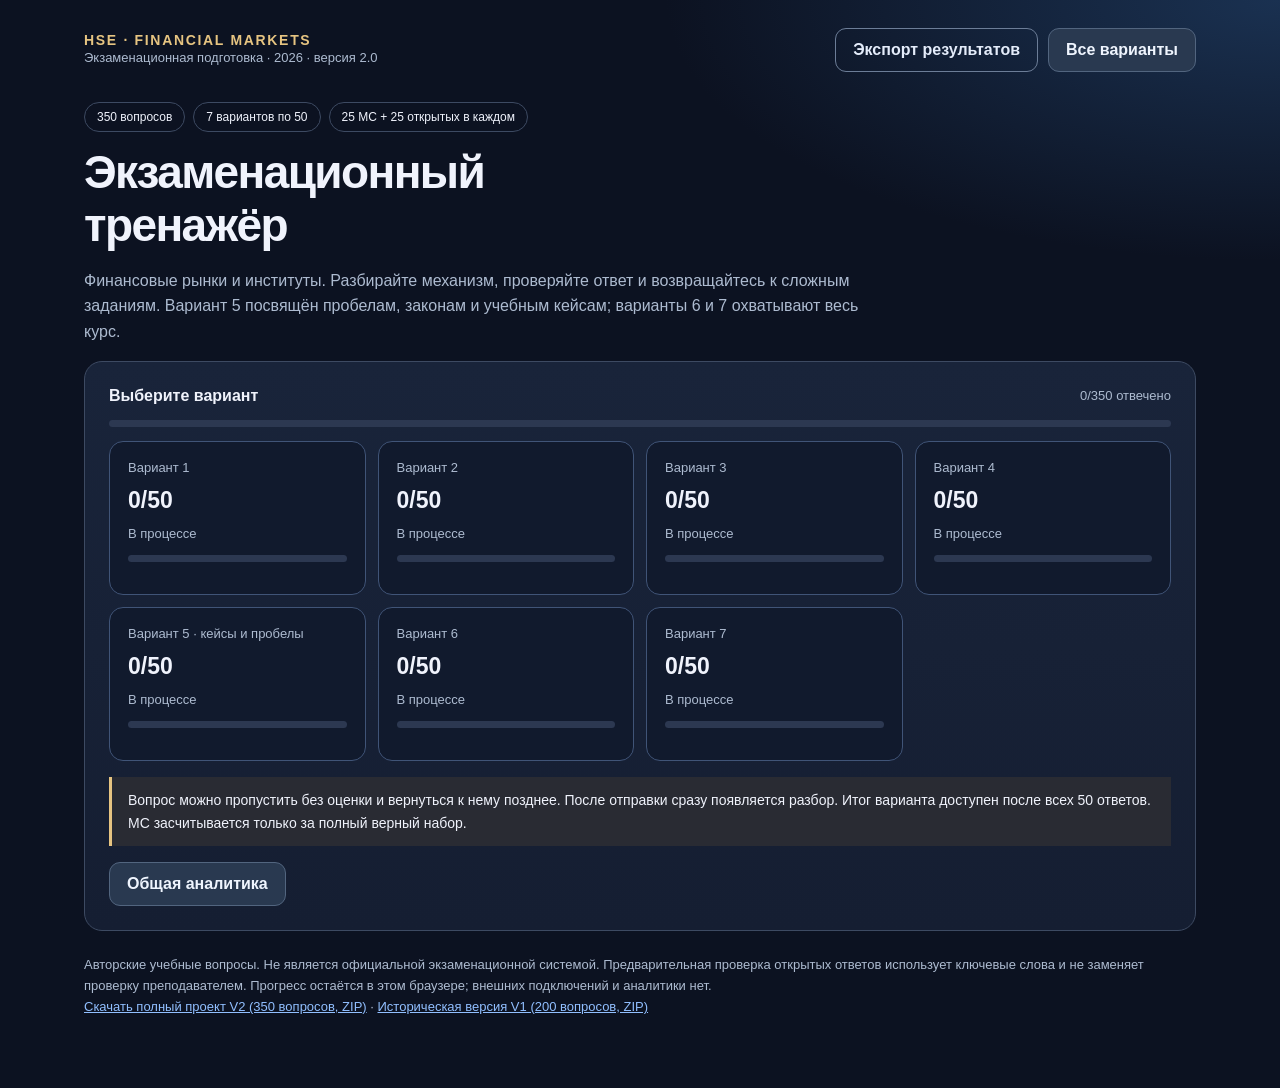
==== commit 561b9122: "Expand exam trainer to 350 questions with safe progress migration" ====
--- a/index.html
+++ b/index.html
@@ -1,66 +1,137 @@
 <!doctype html>
-<html lang="ru"><head><meta charset="utf-8"><meta name="viewport" content="width=device-width,initial-scale=1"><meta name="color-scheme" content="dark"><title>Экзаменационный тренажёр · Финансовые рынки</title>
-<style>
-:root{font-family:Inter,-apple-system,BlinkMacSystemFont,"Segoe UI",Roboto,Arial,sans-serif;color:#f0f3fc;background:#0c1221;--panel:#172034;--muted:#9aa9c1;--line:#35425b;--blue:#7ab1ff;--gold:#e6c481;--success:#73d7b4;--danger:#ff8b95}*{box-sizing:border-box}body{margin:0;min-height:100vh;background:radial-gradient(ellipse 60% 40% at 100% 0%,#1a3151 0,transparent 80%),#0c1221;color:#f2f5fc}button,textarea{font:inherit}button{cursor:pointer}a{color:var(--blue)}.page{max-width:1160px;margin:auto;padding:28px 24px 80px}.top{display:flex;align-items:center;justify-content:space-between;gap:20px;margin-bottom:30px}.brand{font-weight:750;font-size:14px;letter-spacing:.13em;text-transform:uppercase;color:var(--gold)}.small{font-size:13px;color:var(--muted);line-height:1.55}.hero h1{font-size:clamp(30px,4vw,46px);line-height:1.13;letter-spacing:-.04em;margin:14px 0}.hero p{color:var(--muted);max-width:780px;line-height:1.55}.pills{display:flex;flex-wrap:wrap;gap:8px;margin:20px 0}.pill{border:1px solid var(--line);border-radius:24px;padding:7px 12px;font-size:12px;color:#c4d0e0}.panel{border:1px solid #2f3c54;background:linear-gradient(180deg,#19243a,#151e32);border-radius:18px;padding:24px;box-shadow:0 16px 36px #0001;margin-bottom:18px}.headline{display:flex;align-items:center;justify-content:space-between;gap:12px}.muted{color:var(--muted)}.grid{display:grid;grid-template-columns:repeat(4,1fr);gap:12px}.block{background:#111a2d;border:1px solid #31415f;text-align:left;color:inherit;padding:20px;border-radius:14px;transition:.15s;min-height:145px}.block:hover{border-color:var(--blue);transform:translateY(-2px)}.block strong{font-size:24px;display:block;margin-bottom:13px}.block span{color:var(--muted);font-size:13px;display:block}.bar{height:7px;background:#2c3851;border-radius:20px;margin:14px 0;overflow:hidden}.bar>div{height:100%;background:linear-gradient(90deg,#618fec,#79d9bf);border-radius:20px;transition:width .2s}.btn{border:none;border-radius:11px;padding:12px 17px;font-weight:650;color:#112037;background:var(--gold);transition:filter .2s}.btn:hover{filter:brightness(1.12)}.btn:disabled{opacity:.45;cursor:not-allowed}.btn.subtle{background:#293950;color:#eff5fe;border:1px solid #40536e}.btn.outline{background:transparent;border:1px solid #546780;color:#dbe6f8}.row{display:flex;align-items:center;gap:12px;flex-wrap:wrap}.between{justify-content:space-between}.qhead{display:flex;align-items:center;justify-content:space-between;gap:16px}.qtype{color:var(--gold);font-size:12px;font-weight:750;letter-spacing:.08em}.question{font-weight:650;font-size:clamp(19px,2.25vw,25px);line-height:1.48;margin:24px 0}.option{display:flex;gap:15px;align-items:flex-start;border-radius:12px;border:1px solid #3b4b63;padding:14px 16px;margin:9px 0;background:#101b2d;cursor:pointer;transition:.16s}.option:hover{border-color:#87b2f6}.option.selected{border-color:var(--blue);background:#213755}.option.right{border-color:#3d866c;background:#193b33}.option.wrong{border-color:#aa5868;background:#402631}.letter{display:grid;place-items:center;flex:0 0 31px;width:31px;height:31px;border:1px solid #6e7b95;border-radius:9px;font-size:14px;font-weight:bold;color:#cbd8f1}.option.selected .letter{background:#86aff5;color:#102034;border-color:#86aff5}.option label{line-height:1.4;cursor:pointer;flex:1}.option .tick{margin-left:auto;color:var(--success)}textarea{width:100%;resize:vertical;min-height:132px;border-radius:13px;padding:15px 17px;border:1px solid #51627d;background:#101b2d;color:#eff5ff;outline:none;line-height:1.65}textarea:focus{border-color:#9dc1fe}.feedback{background:#101b2a;border:1px solid #354c63;border-radius:13px;padding:20px;margin:22px 0}.feedback.good{border-color:#3a886a}.feedback.bad{border-color:#9a5764}.feedback h3{font-size:16px;margin:0 0 12px}.feedback p{line-height:1.65;margin:8px 0}.answers{display:flex;flex-wrap:wrap;gap:8px;margin:12px 0}.chip{border-radius:24px;padding:6px 10px;font-size:12px;background:#2a4652;color:#bdebd9}.chip.bad{background:#4d303b;color:#ffc4cb}.paper{border-left:3px solid var(--gold);padding-left:15px;margin:14px 0}.results{display:grid;grid-template-columns:repeat(4,1fr);gap:11px}.metric{background:#101a2c;border:1px solid #334258;border-radius:12px;padding:16px}.metric strong{font-size:26px;display:block}.metric small{color:#b4c3d7}.topicline{padding:12px 0;border-bottom:1px solid #344157}.topicline:last-child{border:0}.topicline .bar{margin:8px 0 0}.foot{font-size:12px;color:#869bb3;line-height:1.6;margin-top:18px}.hide{display:none!important}.note{border-left:3px solid #e6c481;padding:8px 16px;background:#292b33;font-size:13px;color:#e8dbbc;margin:14px 0}.rank{font-size:13px;color:#a9bed9}.scoreGood{color:var(--success)}.scoreBad{color:var(--danger)}.fixedbar{position:sticky;top:0;z-index:3;background:#0d1727e8;backdrop-filter:blur(14px);border-bottom:1px solid #2c3850;padding:12px 0;margin-bottom:16px}.keyboard{font-size:11px;color:#879bb5}.context{font-size:13px;color:#acc3de;line-height:1.6;margin:12px 0}.feedback ul{line-height:1.7;padding-left:21px}.separator{border:0;border-top:1px solid #35445b;margin:23px 0}@media(max-width:700px){.page{padding:18px 14px 60px}.grid,.results{grid-template-columns:repeat(2,1fr)}.top{align-items:flex-start}.panel{padding:17px}.question{font-size:19px}.option{padding:11px}.block{padding:13px;min-height:135px}.hero h1{font-size:29px}}@media(max-width:410px){.results{grid-template-columns:repeat(2,1fr)}}
+<html lang="ru"><head><meta charset="utf-8"><meta name="viewport" content="width=device-width,initial-scale=1"><meta name="color-scheme" content="dark"><title>Финансовые рынки · Экзаменационный тренажёр 2.0</title><style>:root{font-family:Inter,-apple-system,BlinkMacSystemFont,"Segoe UI",Roboto,Arial,sans-serif;color:#f0f3fc;background:#0c1221;--panel:#172034;--muted:#adbbd0;--line:#3d4a62;--blue:#91bfff;--gold:#e6c481;--success:#83dfbb;--danger:#ffa5ad}*{box-sizing:border-box}body{margin:0;min-height:100vh;background:radial-gradient(ellipse 60% 30% at 100% 0%,#1a3151,transparent 80%),#0c1221}button,textarea{font:inherit}button{cursor:pointer}button:focus-visible,a:focus-visible,summary:focus-visible,textarea:focus-visible,[role=checkbox]:focus-visible{outline:3px solid var(--blue);outline-offset:3px}a{color:var(--blue)}.page{max-width:1160px;margin:auto;padding:28px 24px 70px}.top{display:flex;justify-content:space-between;align-items:center;gap:20px;margin-bottom:30px}.brand{font-weight:750;font-size:14px;letter-spacing:.12em;color:var(--gold);text-transform:uppercase}.small,.foot{font-size:13px;color:var(--muted);line-height:1.6}.foot{margin-top:24px;overflow-wrap:anywhere}.row{display:flex;align-items:center;gap:10px;flex-wrap:wrap}.between{justify-content:space-between}.hero h1{font-size:clamp(29px,4vw,46px);line-height:1.15;letter-spacing:-.035em;margin:14px 0}.hero p{max-width:800px;line-height:1.6;color:var(--muted)}.pills{display:flex;gap:8px;flex-wrap:wrap}.pill{border:1px solid var(--line);padding:7px 12px;border-radius:24px;font-size:12px}.panel{border:1px solid var(--line);background:linear-gradient(180deg,#19243a,#151e32);border-radius:18px;padding:24px;margin-bottom:18px}.grid{display:grid;grid-template-columns:repeat(4,minmax(0,1fr));gap:12px}.block{background:#111a2d;border:1px solid #405477;text-align:left;color:inherit;padding:18px;border-radius:14px;min-height:150px}.block strong{font-size:23px;display:block;margin:12px 0}.block span{display:block;color:var(--muted);font-size:13px}.block:hover{border-color:var(--blue)}.bar{height:7px;background:#2c3851;border-radius:20px;margin:14px 0;overflow:hidden}.bar>div{height:100%;background:linear-gradient(90deg,#739ff7,#79d9bf)}.btn{border:none;border-radius:11px;padding:12px 17px;font-weight:650;color:#112037;background:var(--gold);min-height:44px}.btn.subtle{background:#293950;color:#eff5fe;border:1px solid #52657f}.btn.outline{background:transparent;border:1px solid #6c7d97;color:#e4ecfa}.btn:disabled{opacity:.5;cursor:not-allowed}.note{border-left:3px solid var(--gold);background:#292b33;padding:12px 16px;line-height:1.6;font-size:14px;margin:16px 0}.nav-panel{padding:16px;margin-bottom:18px}.nav-grid{display:grid;grid-template-columns:repeat(10,minmax(0,1fr));gap:7px;margin:12px 0}.nav-q{border:1px solid #64718a;border-radius:7px;min-height:36px;background:#172134;color:#eff5ff;padding:5px;font-size:12px}.nav-q.answered{background:#214d40;border-color:#76bf9d}.nav-q.skipped{background:#514325;border-color:#e5bf66}.nav-q.current{outline:3px solid var(--blue);outline-offset:1px}.legend{display:flex;gap:14px;flex-wrap:wrap;font-size:12px;color:var(--muted)}.qhead{display:flex;justify-content:space-between;gap:12px;flex-wrap:wrap}.qtype{color:var(--gold);font-size:12px;font-weight:750}.question{font-weight:650;font-size:clamp(19px,2.2vw,25px);line-height:1.5;margin:22px 0;overflow-wrap:anywhere}.option{display:flex;gap:12px;border:1px solid #52627a;border-radius:12px;padding:14px;margin:9px 0;background:#101b2d;cursor:pointer;line-height:1.5}.option.selected{border-color:var(--blue);background:#213755}.option.right{border-color:#75c5a7;background:#193b33}.option.wrong{border-color:#e48a9b;background:#402631}.letter{display:grid;place-items:center;flex:0 0 31px;height:31px;border:1px solid #8b98af;border-radius:8px;font-weight:700}.option[aria-disabled=true]{cursor:default}.option-text{min-width:0;overflow-wrap:anywhere}textarea{width:100%;resize:vertical;min-height:150px;background:#101b2d;color:#eff5ff;border:1px solid #73849f;border-radius:12px;padding:15px;line-height:1.7}.feedback{background:#101b2a;border:1px solid #59708b;border-radius:13px;padding:20px;margin:22px 0;line-height:1.7;overflow-wrap:anywhere}.feedback h3{font-size:17px;margin:0 0 12px}.feedback h4{font-size:16px;color:var(--gold);margin:22px 0 8px}.feedback p{margin:8px 0}.feedback li{margin-bottom:10px}.good{color:var(--success)}.bad{color:var(--danger)}.paper{border-left:3px solid var(--gold);padding-left:14px}.context{font-size:13px;color:#b8c9e1;margin-top:20px;line-height:1.6}.context a{overflow-wrap:anywhere}details{border:1px solid var(--line);border-radius:10px;padding:12px;margin-top:16px}summary{cursor:pointer;color:var(--blue);font-weight:650}.results{display:grid;grid-template-columns:repeat(3,minmax(0,1fr));gap:12px}.metric{padding:16px;background:#111a2d;border:1px solid var(--line);border-radius:12px}.metric strong{display:block;font-size:26px}.topicline{padding:14px 0;border-bottom:1px solid var(--line);line-height:1.6}.error{color:#ffc9ce}.separator{border:0;border-top:1px solid var(--line);margin:24px 0}.progress-line{margin-bottom:12px;font-weight:650}.sr-only{position:absolute;width:1px;height:1px;padding:0;margin:-1px;overflow:hidden;clip:rect(0,0,0,0);white-space:nowrap;border:0}@media(max-width:700px){.page{padding:18px 14px 60px}.top{align-items:flex-start;flex-wrap:wrap}.grid{grid-template-columns:repeat(2,minmax(0,1fr))}.panel{padding:17px}.nav-panel{padding:12px}.nav-grid{gap:5px}.nav-q{font-size:11px;padding:3px}.option{padding:11px;gap:10px}.feedback{padding:15px}.results{grid-template-columns:repeat(2,minmax(0,1fr))}.block{padding:13px}.hero h1{font-size:30px}}
 </style></head>
-<body><div class="page"><header class="top"><div><div class="brand">HSE · Financial Markets</div><div class="small">Экзаменационная подготовка · 2026</div></div><div class="row"><button class="btn outline" id="exportBtn">Экспорт результатов</button><button class="btn subtle" id="homeBtn">Все варианты</button></div></header><main id="main"></main><div class="foot">200 авторских учебных вопросов на основе шести презентаций. Не является официальной экзаменационной системой. Ответы и прогресс сохраняются только в этом браузере; внешних подключений, аналитики и серверной отправки нет. · <a href="./downloads/HSE_FinMarkets_Exam_Trainer_200.zip" download="HSE_FinMarkets_Exam_Trainer_200.zip" style="color:#a9cbff;text-decoration:underline">Скачать полный архив проекта (ZIP)</a></div></div>
-<script>
-'use strict';
-const BANK={"meta":{"title":"Финансовые рынки и институты — экзаменационный тренажёр","questions":200,"blocks":4,"perBlock":50,"choicePerBlock":25,"openPerBlock":25,"sourcePolicy":"Проверено на учебных презентациях; собственные формулировки не являются официальными заданиями экзамена","rubric":"Multiple choice: только полностью верный набор; открытые: вывод и существенное обоснование","source_files":[["Лекции 1–2: финансовые рынки, регулирование и платежи","Финрынки_и_институты_БАЦРФ_Магистры_1,2.pdf"],["Лекция: кредитная система","Финрынки_и_институты_БАЦРФ_Магистры_Кредитная_система.pdf"],["Лекции 4–5: эмитенты, инвесторы, страхование, пенсии","Финрынки_и_институты_БАЦРФ_Магистры_4,5.pdf"],["Семинар 1: денежный и долговой рынки","БА_ЦРФ_Финрынки_и_институты_Семинар_11(1).pdf"],["Семинар 2: ПФИ, валютный и денежный рынки","БА_ЦРФ_Финрынки_и_институты_Семинар_2_ПФИ_реф(1).pdf"],["Семинар 3: рынок акций","БА_ЦРФ_Финрынки_и_институты_Семинар_3_акции.pdf"]],"originalBankReference":"19 уникальных вопросов из восстановленного банка промежуточного теста, используются как образцы, не копируются"},"questions":[{"group":"F","subTopic":"Индексы акций","source":"Семинар 3: рынок акций","filename":"БА_ЦРФ_Финрынки_и_институты_Семинар_3_акции.pdf","page":41,"id":"Q001","type":"mc","block":1,"prompt":"Какие утверждения об индексах IMOEX и аналогичных индикаторах корректны?","options":[{"label":"Индекс отражает изменения стоимости определённой корзины акций","isCorrect":true},{"label":"Индексная корзина гарантирует отсутствие риска снижения стоимости","isCorrect":false},{"label":"Любой индекс по определению одинаково взвешивает акции независимо от капитализации","isCorrect":false},{"label":"Методика может учитывать free-float и ограничения по весам","isCorrect":true},{"label":"Ценовой индекс и индекс полной доходности всегда демонстрируют тождественное изменение","isCorrect":false}],"explanation":"Индекс — методически сформированная корзина, вес и состав которой определены правилами расчёта.","model":"Пересмотр доступной капитализации меняет расчётный вес акции в индексе, а пассивные фонды подстраивают фактические позиции.","number":1},{"group":"D","subTopic":"Синдицированный кредит","source":"Семинар 1: денежный и долговой рынки","filename":"БА_ЦРФ_Финрынки_и_институты_Семинар_11(1).pdf","page":30,"id":"Q002","type":"open","block":1,"prompt":"Почему синдикат может быть предпочтительнее одного банка при финансировании большой инфраструктурной сделки?","model":"Сумма и риск разделяются между кредиторами, что расширяет доступное финансирование и соблюдает внутренние лимиты банков.","criteria":[["нескольк","банк","синдикат"],["риск","лимит","объем"]],"explanation":"Синдикат позволяет разделить крупный кредит и централизовать администрирование.","number":2},{"group":"E","subTopic":"Греки опционов","source":"Семинар 2: ПФИ, валютный и денежный рынки","filename":"БА_ЦРФ_Финрынки_и_институты_Семинар_2_ПФИ_реф(1).pdf","page":94,"id":"Q003","type":"open","block":1,"prompt":"Почему дельта-нейтральный портфель опционов может стать направленным после заметного движения рынка?","model":"Gamma изменяет Delta по мере изменения цены актива, поэтому нейтральность первоначального хеджа не сохраняется автоматически.","criteria":[["gamma","дельта","измен"],["ребаланс","движ","цена"]],"explanation":"Греки характеризуют локальные производные стоимости опциона по цене, времени, волатильности и процентной ставке.","number":3},{"group":"E","subTopic":"Свопы","source":"Семинар 2: ПФИ, валютный и денежный рынки","filename":"БА_ЦРФ_Финрынки_и_институты_Семинар_2_ПФИ_реф(1).pdf","page":9,"id":"Q004","type":"mc","block":1,"prompt":"Какие характеристики финансовых свопов корректны?","options":[{"label":"CDS гарантирует владельцу акций ежегодный дивиденд","isCorrect":false},{"label":"В обычном одновалютном IRS обязательно поставляется весь номинал обеими сторонами","isCorrect":false},{"label":"IRS позволяет обменять фиксированные и плавающие процентные платежи","isCorrect":true},{"label":"TRS передаёт совокупную доходность базового актива","isCorrect":true},{"label":"FX swap включает две противоположные валютные операции на разные даты","isCorrect":true}],"explanation":"Свопы отличаются обменом процентных потоков, валютной ликвидности или доходности базового актива.","model":"Его поступления по свопу увеличиваются при росте базовой ставки, покрывая дополнительный процентный расход по кредиту.","number":4},{"group":"C","subTopic":"Инвесторы","source":"Лекции 4–5: эмитенты, инвесторы, страхование, пенсии","filename":"Финрынки_и_институты_БАЦРФ_Магистры_4,5.pdf","page":19,"id":"Q005","type":"mc","block":1,"prompt":"Какие утверждения о квалификации инвесторов корректны?","options":[{"label":"Квалификация может зависеть от опыта работы и образования","isCorrect":true},{"label":"Квалификация может зависеть от размера финансовых активов","isCorrect":true},{"label":"Статус влияет на доступ к некоторым сложным инструментам","isCorrect":true},{"label":"Любой гражданин автоматически становится квалифицированным инвестором в день совершеннолетия","isCorrect":false},{"label":"Статус гарантирует невозможность убытка по инвестициям","isCorrect":false}],"explanation":"Категоризация ограничивает доступ к отдельным рисковым продуктам; статус не отменяет риск потерь.","model":"Формальные критерии допуска не оценивают полностью личные цели, горизонт, риск-аппетит и понимание условий продукта.","number":5},{"group":"B","subTopic":"МФК и МКК","source":"Лекция: кредитная система","filename":"Финрынки_и_институты_БАЦРФ_Магистры_Кредитная_система.pdf","page":17,"id":"Q006","type":"open","block":1,"prompt":"Почему инвестирование денег в МФК не тождественно размещению застрахованного вклада в банке?","model":"Средства предоставляются иной организации по другому договорному режиму, на них не распространяется стандартное страхование банковских вкладов АСВ.","criteria":[["мфк","мфо","не банк"],["асв","не страх","риск"]],"explanation":"МФО не являются банками; ограничения МФК и МКК направлены на разграничение рисков привлечения средств.","number":6},{"group":"D","subTopic":"Облигации и купоны","source":"Семинар 1: денежный и долговой рынки","filename":"БА_ЦРФ_Финрынки_и_институты_Семинар_11(1).pdf","page":56,"id":"Q007","type":"open","block":1,"prompt":"Почему облигация с низким купоном может иметь высокую доходность к погашению?","model":"Если она куплена с дисконтом, инвестор получает не только купоны, но и прирост стоимости к номиналу при погашении.","criteria":[["дисконт","ниже номин"],["погаш","доход","прирост"]],"explanation":"Купон, current yield и YTM описывают разные отношения денежных потоков к номиналу и цене.","number":7},{"group":"B","subTopic":"Кредитная инфраструктура","source":"Лекция: кредитная система","filename":"Финрынки_и_институты_БАЦРФ_Магистры_Кредитная_система.pdf","page":8,"id":"Q008","type":"mc","block":1,"prompt":"Кого корректно относить к кредитной системе России за пределами коммерческих банков?","options":[{"label":"Исключительно фондовые индексы как самостоятельные учреждения","isCorrect":false},{"label":"Кредитные потребительские кооперативы","isCorrect":true},{"label":"Ломбард может привлекать неограниченные банковские вклады населения без банковской лицензии","isCorrect":false},{"label":"Только нефтеперерабатывающие заводы без кредитной деятельности","isCorrect":false},{"label":"Микрофинансовые организации","isCorrect":true}],"explanation":"Система объединяет банки, НКО и специализированных небанковских кредиторов.","model":"НКО является кредитной организацией с ограниченным набором банковских операций, а МФО действует в специальном режиме микрофинансирования и не является банком либо НКО.","number":8},{"group":"D","subTopic":"Банковские гарантии","source":"Семинар 1: денежный и долговой рынки","filename":"БА_ЦРФ_Финрынки_и_институты_Семинар_11(1).pdf","page":40,"id":"Q009","type":"mc","block":1,"prompt":"Какие утверждения о банковской независимой гарантии верны?","options":[{"label":"Бенефициар обязан сначала приобрести облигации банка-гаранта для получения выплаты","isCorrect":false},{"label":"Гарант принимает обязанность перед бенефициаром по условиям гарантии","isCorrect":true},{"label":"Принципал инициирует выдачу гарантии","isCorrect":true},{"label":"Гарантия автоматически передаёт принципалу страховую лицензию","isCorrect":false},{"label":"Гарантия всегда равнозначна немедленному кредиту наличными","isCorrect":false}],"explanation":"В гарантии различают принципала, гаранта и бенефициара; исполнение зависит от заявленных условий.","model":"Заказчик получает обязательство банка на случай предусмотренного нарушения, поэтому вместо денежного депозита может принять гарантию.","number":9},{"group":"C","subTopic":"Профессиональные участники РЦБ","source":"Лекции 4–5: эмитенты, инвесторы, страхование, пенсии","filename":"Финрынки_и_институты_БАЦРФ_Магистры_4,5.pdf","page":24,"id":"Q010","type":"open","block":1,"prompt":"Почему банк, выступающий брокером и депозитарием одновременно, должен разделять функции учёта и исполнения сделок?","model":"Разделение и контроль уменьшают конфликты интересов и ошибки учёта, обеспечивают сохранность клиентских прав при торговле.","criteria":[["брокер","сделк"],["депозитар","учет","прав"],["раздел","контрол"]],"explanation":"Брокер, дилер, депозитарий и инвестиционный советник исполняют разные функции торгового, учётного и консультативного контуров.","number":10},{"group":"A","subTopic":"Цифровые деньги","source":"Лекции 1–2: финансовые рынки, регулирование и платежи","filename":"Финрынки_и_институты_БАЦРФ_Магистры_1,2.pdf","page":80,"id":"Q011","type":"open","block":1,"prompt":"Почему цифровой рубль и рублёвый депозит одинакового номинала имеют разный риск эмитента?","model":"Депозит представляет требование к коммерческому банку, а цифровой рубль — форму денег центрального банка; должники по обязательству различны.","criteria":[["банк","коммерч","депозит"],["централ","цб","цифров"]],"explanation":"Эти активы различаются эмитентом, правовой природой и кредитным риском.","number":11},{"group":"A","subTopic":"Роли Банка России","source":"Лекции 1–2: финансовые рынки, регулирование и платежи","filename":"Финрынки_и_институты_БАЦРФ_Магистры_1,2.pdf","page":63,"id":"Q012","type":"mc","block":1,"prompt":"Какие полномочия и цели соответствуют Банку России как мегарегулятору?","options":[{"label":"Утверждение федерального бюджета вместо Федерального Собрания","isCorrect":false},{"label":"Разработка и проведение денежно-кредитной политики","isCorrect":true},{"label":"Непосредственное управление инвестициями каждого частного фонда","isCorrect":false},{"label":"Надзор за участниками финансового рынка в пределах полномочий","isCorrect":true},{"label":"Надзор за кредитными организациями","isCorrect":true}],"explanation":"Банк России совмещает центрально-банковские задачи и надзор, но не подменяет бюджетную власть и частное управление.","model":"Регулятор видит риски нескольких видов бизнеса внутри группы и их передачу через капитал, ликвидность, операции и взаимные обязательства.","number":12},{"group":"D","subTopic":"Секьюритизация","source":"Семинар 1: денежный и долговой рынки","filename":"БА_ЦРФ_Финрынки_и_институты_Семинар_11(1).pdf","page":75,"id":"Q013","type":"mc","block":1,"prompt":"Какие элементы характерны для классической секьюритизации кредитов?","options":[{"label":"SPV с обособлением активов через true sale","isCorrect":true},{"label":"Гарантированное отсутствие потерь любого инвестора","isCorrect":false},{"label":"Пул однотипных требований с денежными потоками","isCorrect":true},{"label":"Waterfall распределения денежных потоков","isCorrect":true},{"label":"Разделение на senior, mezzanine и junior транши","isCorrect":true}],"explanation":"Секьюритизация трансформирует пул кредитов в бумаги через SPV; субординация определяет, какие инвесторы первыми несут потери.","model":"Младшие транши первыми поглощают потери, обеспечивая кредитную поддержку старшему; дополнительно могут действовать избыточное обеспечение и резерв.","number":13},{"group":"F","subTopic":"Проведение IPO","source":"Семинар 3: рынок акций","filename":"БА_ЦРФ_Финрынки_и_институты_Семинар_3_акции.pdf","page":33,"id":"Q014","type":"open","block":1,"prompt":"Почему высокий спрос при bookbuilding не гарантирует успешную доходность акции в течение первого года после IPO?","model":"Цена размещения уже может включать высокие ожидания, а последующие результаты бизнеса, ликвидность и рынок могут оказаться слабее прогноза.","criteria":[["ожидан","оценк","цена"],["результат","рынок","ликвид"]],"explanation":"IPO включает подготовку отчётности, маркетинг инвесторам, размещение и последующее соблюдение публичных обязанностей.","number":14},{"group":"C","subTopic":"Страховая терминология","source":"Лекции 4–5: эмитенты, инвесторы, страхование, пенсии","filename":"Финрынки_и_институты_БАЦРФ_Магистры_4,5.pdf","page":35,"id":"Q015","type":"open","block":1,"prompt":"Почему полис с франшизой может стоить дешевле аналогичного полиса без франшизы?","model":"Страхователь принимает часть небольших убытков на себя, снижая ожидаемые выплаты и расходы страховщика.","criteria":[["франшиз","часть убыт"],["преми","дешев","выплат"]],"explanation":"Страховые отношения различают плату, событие, лимит ответственности, резерв и долю собственного участия в убытке.","number":15},{"group":"F","subTopic":"Голосующие акции и пакеты","source":"Семинар 3: рынок акций","filename":"БА_ЦРФ_Финрынки_и_институты_Семинар_3_акции.pdf","page":7,"id":"Q016","type":"mc","block":1,"prompt":"Какие утверждения о корпоративных правах владельцев акций верны?","options":[{"label":"Пакет свыше четверти голосов может блокировать решения, требующие квалифицированного большинства","isCorrect":true},{"label":"Привилегированные акции могут давать особые дивидендные права","isCorrect":true},{"label":"Любая привилегированная акция даёт в два раза больше голосов, чем обыкновенная","isCorrect":false},{"label":"Владелец 1% акций гарантированно выбирает весь совет директоров","isCorrect":false},{"label":"Обыкновенные акции обычно предоставляют право голоса по общему собранию","isCorrect":true}],"explanation":"Объём голосов, защита миноритариев и дивидендные права определяются видом акций и нормами закона.","model":"Такой пакет при определённых условиях позволяет блокировать решения, для которых требуется более 75% голосов, обеспечивая влияние на ключевые изменения.","number":16},{"group":"A","subTopic":"Модели надзора","source":"Лекции 1–2: финансовые рынки, регулирование и платежи","filename":"Финрынки_и_институты_БАЦРФ_Магистры_1,2.pdf","page":38,"id":"Q017","type":"mc","block":1,"prompt":"Страховую деятельность регулирует один орган независимо от того, предоставляется она страховщиком или финансовым конгломератом. Какой это подход?","options":[{"label":"Исключительно интегрированный","isCorrect":false},{"label":"Надзор только по юридическому адресу компании","isCorrect":false},{"label":"Институциональный","isCorrect":false},{"label":"Зональный географический","isCorrect":false},{"label":"Функциональный","isCorrect":true}],"explanation":"Смысл различий состоит в том, что определяет компетенцию органа: вид организации, тип операции или надзорная цель.","model":"Одинаковые услуги у разных типов организаций подпадают под неодинаковые правила; бизнес может выбирать менее жёсткий режим через юридическую форму.","number":17},{"group":"F","subTopic":"CAPM и beta","source":"Семинар 3: рынок акций","filename":"БА_ЦРФ_Финрынки_и_институты_Семинар_3_акции.pdf","page":52,"id":"Q018","type":"open","block":1,"prompt":"Почему хорошо диверсифицированному инвестору CAPM не обещает вознаграждение за весь специфический риск одной компании?","model":"Специфический риск можно снизить диверсификацией, поэтому в CAPM премия связана с недиверсифицируемым систематическим риском β.","criteria":[["специф","диверсиф"],["системат","бета","преми"]],"explanation":"CAPM оценивает требуемую премию за рыночный, а не специфический риск; фактический результат может отличаться.","number":18},{"group":"A","subTopic":"Тренды финансовых рынков","source":"Лекции 1–2: финансовые рынки, регулирование и платежи","filename":"Финрынки_и_институты_БАЦРФ_Магистры_1,2.pdf","page":18,"id":"Q019","type":"open","block":1,"prompt":"Почему токенизация не устраняет автоматически кредитный риск базового финансового требования?","model":"Цифровая форма учёта меняет технологию передачи прав, но обязанность эмитента платить и вероятность его дефолта сохраняются.","criteria":[["цифр","токен","учет"],["кредит","дефолт","эмитент"]],"explanation":"Финтех, токенизация и дезинтермедиация изменяют технологии доступа, распределения и учёта финансовых прав.","number":19},{"group":"D","subTopic":"Проектное финансирование","source":"Семинар 1: денежный и долговой рынки","filename":"БА_ЦРФ_Финрынки_и_институты_Семинар_11(1).pdf","page":25,"id":"Q020","type":"mc","block":1,"prompt":"Какой источник считается главным для возврата средств кредитору в классическом безрегрессном проектном финансировании?","options":[{"label":"Финансовый результат несвязанных компаний рынка","isCorrect":false},{"label":"Обязательные дивиденды всех российских акционерных обществ","isCorrect":false},{"label":"Будущие денежные потоки финансируемого проекта","isCorrect":true},{"label":"Любой персональный доход менеджеров банка","isCorrect":false},{"label":"Гарантированная прибыль по фьючерсу на нефть","isCorrect":false}],"explanation":"Проект финансируется с опорой на его экономику, структуру контрактов и целевые денежные потоки.","model":"Договор определяет прогнозируемую выручку проекта и устойчивость денежного потока, из которого будет обслуживаться долг.","number":20},{"group":"B","subTopic":"Нормативы капитала и ликвидности","source":"Лекция: кредитная система","filename":"Финрынки_и_институты_БАЦРФ_Магистры_Кредитная_система.pdf","page":15,"id":"Q021","type":"mc","block":1,"prompt":"Какие сопоставления обязательных банковских нормативов в лекции корректны?","options":[{"label":"Н1 — достаточность капитала","isCorrect":true},{"label":"Н2 — мгновенная ликвидность","isCorrect":true},{"label":"Н3 показывает объём выкупленных эмитентом собственных акций","isCorrect":false},{"label":"Н6 — риск на одного заёмщика","isCorrect":true},{"label":"Н4 — норма выплаты дивидендов государственным компаниям","isCorrect":false}],"explanation":"Пруденциальные нормативы измеряют разные аспекты устойчивости: капитал, ликвидность и концентрацию кредитных рисков.","model":"Прибыльность не устраняет концентрации риска на одном контрагенте: дефолт крупного заёмщика способен создать критические потери.","number":21},{"group":"F","subTopic":"Free float","source":"Семинар 3: рынок акций","filename":"БА_ЦРФ_Финрынки_и_институты_Семинар_3_акции.pdf","page":10,"id":"Q022","type":"open","block":1,"prompt":"Почему две компании одинаковой полной капитализации могут иметь разные веса в IMOEX?","model":"Индекс использует капитализацию с поправкой на коэффициент free-float и другие ограничения методики, поэтому доступные инвесторам пакеты различаются.","criteria":[["индекс","вес"],["free float","свободн","капитал"]],"explanation":"Free-float показывает доступный рынку пакет акций и влияет на индексное инвестирование и ликвидность.","number":22},{"group":"A","subTopic":"Портфельная теория","source":"Лекции 1–2: финансовые рынки, регулирование и платежи","filename":"Финрынки_и_институты_БАЦРФ_Магистры_1,2.pdf","page":8,"id":"Q023","type":"open","block":1,"prompt":"Почему добавление второй акции может снизить риск портфеля без уменьшения его ожидаемой доходности?","model":"Если доходности активов не полностью положительно коррелируют, негативные колебания частично компенсируются; риск комбинации может быть ниже средневзвешенного риска отдельных активов.","criteria":[["коррел","совмест"],["компенс","диверсиф","сниж"]],"explanation":"Корреляции важны не меньше индивидуальных волатильностей. Диверсификация снижает специфический, но не весь систематический риск.","number":23},{"group":"E","subTopic":"VaR","source":"Семинар 2: ПФИ, валютный и денежный рынки","filename":"БА_ЦРФ_Финрынки_и_институты_Семинар_2_ПФИ_реф(1).pdf","page":67,"id":"Q024","type":"mc","block":1,"prompt":"Что означает однодневный VaR на 99%-м уровне доверия при принятой модели распределения потерь?","options":[{"label":"Гарантированный максимум однодневных потерь","isCorrect":false},{"label":"Оценку 99-го процентиля однодневных потерь","isCorrect":true},{"label":"Верхнюю границу всех возможных хвостовых убытков","isCorrect":false},{"label":"Убыток, который обязательно случится завтра","isCorrect":false},{"label":"Ожидаемую прибыль в 99% случаев","isCorrect":false}],"explanation":"VaR выражает квантиль потерь; хвост распределения и экстремальные сценарии требуют отдельного анализа.","model":"Оставшийся 1% сценариев может содержать гораздо более крупные потери; VaR указывает квантиль, а не максимум.","number":24},{"group":"E","subTopic":"Определение ПФИ","source":"Семинар 2: ПФИ, валютный и денежный рынки","filename":"БА_ЦРФ_Финрынки_и_институты_Семинар_2_ПФИ_реф(1).pdf","page":4,"id":"Q025","type":"mc","block":1,"prompt":"Какие характеристики отличают производные финансовые инструменты от обычной покупки базового актива?","options":[{"label":"Любой ПФИ обязательно является акцией эмитента","isCorrect":false},{"label":"Расчёт может быть денежным без физической поставки","isCorrect":true},{"label":"Любой дериватив должен исполняться только физической поставкой базового актива","isCorrect":false},{"label":"Выплаты могут зависеть от стоимости или состояния базисного актива","isCorrect":true},{"label":"Любая сделка T+1 автоматически признаётся форвардом","isCorrect":false}],"explanation":"Дериватив определяет будущие условные платежи, права или поставки, а не обязательно передачу имущества сегодня.","model":"Расчётный фьючерс предусматривает денежное урегулирование изменения цены без обязательной физической поставки сырья.","number":25},{"group":"B","subTopic":"Базовая и универсальная лицензии","source":"Лекция: кредитная система","filename":"Финрынки_и_институты_БАЦРФ_Магистры_Кредитная_система.pdf","page":11,"id":"Q026","type":"open","block":1,"prompt":"Зачем законодатель разделяет банковские лицензии на базовые и универсальные?","model":"Чтобы небольшие банки могли работать с более простыми требованиями при ограничении сложных операций, а крупные универсальные банки соблюдали более строгие стандарты.","criteria":[["пропорц","мал","масштаб"],["огранич","требован","риск"]],"explanation":"Пропорциональный надзор соотносит сложность и допустимые риски с масштабом деятельности банка.","number":26},{"group":"D","subTopic":"Дюрация и DV01","source":"Семинар 1: денежный и долговой рынки","filename":"БА_ЦРФ_Финрынки_и_институты_Семинар_11(1).pdf","page":100,"id":"Q027","type":"open","block":1,"prompt":"Почему одинаковое изменение YTM приводит к разной денежной переоценке двух портфелей с одинаковой дюрацией, но разной стоимостью?","model":"Относительная чувствительность может совпадать, но денежный DV01 пропорционален рыночной стоимости портфеля.","criteria":[["дюрац","чувств"],["стоим","размер","дв01"]],"explanation":"Дюрация, DV01 и выпуклость измеряют разные стороны процентного риска, а YTM — доходность.","number":27},{"group":"A","subTopic":"Экономические предпосылки","source":"Лекции 1–2: финансовые рынки, регулирование и платежи","filename":"Финрынки_и_институты_БАЦРФ_Магистры_1,2.pdf","page":6,"id":"Q028","type":"mc","block":1,"prompt":"Компания вложила 10 млн ₽ в проект вместо безрискового депозита. Какая величина является альтернативной издержкой такого решения?","options":[{"label":"Сумма будущих налоговых платежей по проекту","isCorrect":false},{"label":"Доход, который дала бы лучшая доступная отвергнутая альтернатива","isCorrect":true},{"label":"Первоначальная стоимость всех активов компании","isCorrect":false},{"label":"Совокупная выручка проекта независимо от расходов","isCorrect":false},{"label":"Только банковская комиссия за перевод средств","isCorrect":false}],"explanation":"Ограниченность ресурсов, время, стимулы и трансакционные издержки влияют на выбор; предположение рациональности — модель, а не гарантия поведения.","model":"У сделки остаются альтернативные издержки использования капитала, затраты времени и риск; их необходимо учитывать наряду с прямой комиссией.","number":28},{"group":"C","subTopic":"Корпоративное управление","source":"Лекции 4–5: эмитенты, инвесторы, страхование, пенсии","filename":"Финрынки_и_институты_БАЦРФ_Магистры_4,5.pdf","page":2,"id":"Q029","type":"mc","block":1,"prompt":"Какие механизмы относятся к снижению конфликта интересов между собственниками и менеджментом?","options":[{"label":"Сокрытие сделок со связанными сторонами","isCorrect":false},{"label":"Отмена любых процедур внутреннего контроля","isCorrect":false},{"label":"Независимые директора","isCorrect":true},{"label":"Раскрытие существенной информации акционерам","isCorrect":true},{"label":"Комитеты совета директоров по аудиту и вознаграждениям","isCorrect":true}],"explanation":"Агентский конфликт ограничивают надзором совета директоров, прозрачностью, контролем вознаграждения и аудитом.","model":"Менеджмент может максимизировать продажи за счёт нерентабельных проектов и принятия избыточного риска, не создавая стоимости собственникам.","number":29},{"group":"B","subTopic":"ПДН и ПСК","source":"Лекция: кредитная система","filename":"Финрынки_и_институты_БАЦРФ_Магистры_Кредитная_система.pdf","page":5,"id":"Q030","type":"open","block":1,"prompt":"Почему два кредита с одинаковой объявленной процентной ставкой могут иметь разную полную стоимость кредита?","model":"Дополнительные обязательные платежи и структура графика выплат изменяют эффективную стоимость заимствования, даже если номинальная ставка совпадает.","criteria":[["дополн","комисс","платеж"],["эффектив","пск","стоим"]],"explanation":"ПДН измеряет долговую нагрузку, ПСК — экономическую стоимость привлечённых денег с учётом обязательных платежей.","number":30},{"group":"C","subTopic":"Биржевой листинг","source":"Лекции 4–5: эмитенты, инвесторы, страхование, пенсии","filename":"Финрынки_и_институты_БАЦРФ_Магистры_4,5.pdf","page":9,"id":"Q031","type":"open","block":1,"prompt":"Почему переход акций из первого в третий уровень листинга может повлиять на спрос институциональных инвесторов?","model":"Некоторые фонды и управляющие ограничены мандатами и требованиями к качеству и листингу бумаг, поэтому снижение уровня может сократить допустимый спрос.","criteria":[["уровн","листинг"],["фонд","институц","мандат","спрос"]],"explanation":"Листинг отражает выполнение биржевых требований и не представляет гарантию отсутствия риска.","number":31},{"group":"F","subTopic":"Модель Гордона","source":"Семинар 3: рынок акций","filename":"БА_ЦРФ_Финрынки_и_институты_Семинар_3_акции.pdf","page":18,"id":"Q032","type":"mc","block":1,"prompt":"В модели постоянного роста дивидендов что необходимо для экономически корректной оценки по формуле P=D1/(r−g)?","options":[{"label":"Темп g обязательно равен r","isCorrect":false},{"label":"Всегда g больше r","isCorrect":false},{"label":"Любая доходность отрицательна","isCorrect":false},{"label":"Компания никогда не выплачивает дивиденды","isCorrect":false},{"label":"Требуемая доходность r превышает постоянный темп роста g","isCorrect":true}],"explanation":"Модель P=D1/(r-g) основана на бесконечном росте дивидендов с постоянным темпом меньше ставки дисконтирования.","model":"Рост g уменьшает знаменатель r−g; когда разница мала, капитализированная стоимость становится крайне чувствительной к предположению.","number":32},{"group":"E","subTopic":"Базисный риск","source":"Семинар 2: ПФИ, валютный и денежный рынки","filename":"БА_ЦРФ_Финрынки_и_институты_Семинар_2_ПФИ_реф(1).pdf","page":23,"id":"Q033","type":"mc","block":1,"prompt":"Какие причины могут создавать базисный риск при хеджировании фьючерсом?","options":[{"label":"Закрытие хеджа до даты экспирации","isCorrect":true},{"label":"Использование фьючерса на похожий, но не идентичный актив","isCorrect":true},{"label":"Идеальное совпадение цен спота и фьючерса во всех датах как причина риска","isCorrect":false},{"label":"Разница условий поставки и качества товара","isCorrect":true},{"label":"Юридическое отсутствие сроков у всего физического товара","isCorrect":false}],"explanation":"Базисный риск — вероятность непредсказуемого изменения расхождения между хеджируемым и срочным инструментами.","model":"Цены спота и фьючерса могут изменяться на разную величину, особенно при несовпадении активов, качества, места или времени исполнения.","number":33},{"group":"E","subTopic":"Валютный рынок РФ","source":"Семинар 2: ПФИ, валютный и денежный рынки","filename":"БА_ЦРФ_Финрынки_и_институты_Семинар_2_ПФИ_реф(1).pdf","page":34,"id":"Q034","type":"open","block":1,"prompt":"Почему официальный курс валюты не всегда является гарантированно исполнимой ценой крупной сделки компании?","model":"Официальный курс является индикатором, а реальная цена включает доступную ликвидность, объём, спрэд, ограничение расчётов и контрагентов.","criteria":[["официальн","индикат"],["ликвид","спред","исполн"]],"explanation":"Рынок переориентировался на новые валюты и внебиржевые каналы, а конвертируемость и доступность котировок зависят от инфраструктуры.","number":34},{"group":"C","subTopic":"НПФ и пенсионные средства","source":"Лекции 4–5: эмитенты, инвесторы, страхование, пенсии","filename":"Финрынки_и_институты_БАЦРФ_Магистры_4,5.pdf","page":49,"id":"Q035","type":"open","block":1,"prompt":"Зачем НПФ использует специализированный депозитарий отдельно от управляющей компании?","model":"Независимый учёт и контроль операций уменьшают риск неправильного распоряжения пенсионными активами и повышают защиту участников.","criteria":[["независ","раздел","контрол"],["учет","актив","депозитар"]],"explanation":"Пенсионная инфраструктура сочетает управление активами, специализированный контроль и механизмы гарантий.","number":35},{"group":"C","subTopic":"Паевые фонды","source":"Лекции 4–5: эмитенты, инвесторы, страхование, пенсии","filename":"Финрынки_и_институты_БАЦРФ_Магистры_4,5.pdf","page":30,"id":"Q036","type":"mc","block":1,"prompt":"Какие утверждения о паевых инвестиционных фондах верны?","options":[{"label":"ПИФ представляет собой обособленный имущественный комплекс","isCorrect":true},{"label":"Инвестиционный пай обязательно погашается по первоначальному номиналу независимо от СЧА","isCorrect":false},{"label":"Каждый ПИФ обязательно является самостоятельным юридическим лицом","isCorrect":false},{"label":"Доходность любого открытого ПИФ гарантирует Банк России","isCorrect":false},{"label":"Управляющая компания принимает инвестиционные решения в рамках правил фонда","isCorrect":true}],"explanation":"ПИФ не юридическое лицо; это коллективная имущественная конструкция под управлением УК.","model":"Стоимость пая основана на стоимости чистых активов фонда, которая изменяется вместе с рынком и издержками.","number":36},{"group":"D","subTopic":"Казначейство и ALM","source":"Семинар 1: денежный и долговой рынки","filename":"БА_ЦРФ_Финрынки_и_институты_Семинар_11(1).pdf","page":5,"id":"Q037","type":"mc","block":1,"prompt":"Корпорации завтра необходимо провести крупный платёж. Какая цель казначейства имеет непосредственный приоритет перед максимизацией доходности размещения остатка?","options":[{"label":"Обязательное вложение всех денег в самую длинную облигацию","isCorrect":false},{"label":"Обеспечение достаточной доступной ликвидности к сроку платежа","isCorrect":true},{"label":"Спекуляция с максимальным плечом на валютном фьючерсе","isCorrect":false},{"label":"Подмена платёжного календаря отчётом о прибыли","isCorrect":false},{"label":"Запрет всех краткосрочных денежных инструментов","isCorrect":false}],"explanation":"Казначейство управляет потоками, финансированием, ликвидностью и финансовыми рисками компании.","model":"Высокая номинальная доходность не компенсирует риск невозможности своевременно исполнить платежи; нужна ликвидность и соответствие сроков денежных потоков.","number":37},{"group":"E","subTopic":"Центральный контрагент","source":"Семинар 2: ПФИ, валютный и денежный рынки","filename":"БА_ЦРФ_Финрынки_и_институты_Семинар_2_ПФИ_реф(1).pdf","page":13,"id":"Q038","type":"open","block":1,"prompt":"Почему наличие центрального контрагента не означает, что длинный фьючерс не может принести убыток?","model":"ЦК гарантирует порядок исполнения и риск-менеджмента сделки, а отрицательная переоценка при падении цены остаётся на владельце long.","criteria":[["цк","исполн"],["рыночн","цена","убыт"]],"explanation":"ЦК централизует обязательства и управление дефолтом; ценовой риск позиции не исчезает.","number":38},{"group":"D","subTopic":"Curve steepener","source":"Семинар 1: денежный и долговой рынки","filename":"БА_ЦРФ_Финрынки_и_институты_Семинар_11(1).pdf","page":154,"id":"Q039","type":"open","block":1,"prompt":"Почему комбинация short 2Y плюс long 10Y не заработает при снижении доходности 2Y и росте доходности 10Y?","model":"Цена короткой облигации вырастет против её short, а цена длинной упадёт против её long; обе ноги дадут отрицательный P&L.","criteria":[["short","лонг","обе"],["убыт","цена","доходн"]],"explanation":"Steepener в ценовых позициях — long короткий конец, short длинный; у преподавателя на слайде позиции перепутаны с flattener.","number":39},{"group":"B","subTopic":"Принципы кредита","source":"Лекция: кредитная система","filename":"Финрынки_и_институты_БАЦРФ_Магистры_Кредитная_система.pdf","page":2,"id":"Q040","type":"mc","block":1,"prompt":"Какие условия относятся к базовым характеристикам кредита в лекции «Кредитная система»?","options":[{"label":"Обязательная конвертация долга в акции","isCorrect":false},{"label":"Оговорённый срок возврата","isCorrect":true},{"label":"Платность пользования средствами","isCorrect":true},{"label":"Обязательная выплата исключительно в иностранной валюте","isCorrect":false},{"label":"Возвратность предоставленных средств","isCorrect":true}],"explanation":"Классические принципы кредита: возвратность, срочность и платность.","model":"Банковский кредит вправе предоставлять банк по кредитному договору, тогда как обычный заём может предоставляться другими лицами и иметь иные условия возмездности.","number":40},{"group":"C","subTopic":"Виды страхования","source":"Лекции 4–5: эмитенты, инвесторы, страхование, пенсии","filename":"Финрынки_и_институты_БАЦРФ_Магистры_4,5.pdf","page":40,"id":"Q041","type":"mc","block":1,"prompt":"Какие утверждения о страховании ответственности и имущества верны?","options":[{"label":"D&O может защищать имущественные интересы руководителей по рискам ответственности","isCorrect":true},{"label":"ОСАГО относится к страхованию гражданской ответственности автовладельца","isCorrect":true},{"label":"КАСКО связано со страхованием транспортного средства как имущества","isCorrect":true},{"label":"Страхование ответственности тождественно страхованию инвестиционной доходности","isCorrect":false},{"label":"Полис ОСАГО в общем случае гарантирует возмещение повреждения собственного автомобиля виновника ДТП","isCorrect":false}],"explanation":"Страхование имущества и ответственности защищает разные интересы: собственный актив и требования третьих лиц.","model":"КАСКО покрывает оговорённые риски повреждения собственного автомобиля, ОСАГО — гражданскую ответственность за вред третьим лицам.","number":41},{"group":"A","subTopic":"Функции финансового рынка","source":"Лекции 1–2: финансовые рынки, регулирование и платежи","filename":"Финрынки_и_институты_БАЦРФ_Магистры_1,2.pdf","page":28,"id":"Q042","type":"open","block":1,"prompt":"Почему ликвидный вторичный рынок может снижать стоимость заимствования для эмитента при первичном размещении?","model":"Инвесторы готовы требовать меньшую премию за ликвидность, если смогут продать бумагу до погашения без большого дисконта.","criteria":[["ликвид","продат"],["преми","доходн","стоим"]],"explanation":"Рынок обеспечивает распределение капитала, ценовую информацию и торговлю риском, но не гарантирует результат сделок.","number":42},{"group":"E","subTopic":"Фьючерс и форвард","source":"Семинар 2: ПФИ, валютный и денежный рынки","filename":"БА_ЦРФ_Финрынки_и_институты_Семинар_2_ПФИ_реф(1).pdf","page":7,"id":"Q043","type":"open","block":1,"prompt":"Почему индивидуальный валютный форвард удобен экспортёру с нестандартной датой платежа?","model":"Стороны могут точно подобрать дату и сумму поставки валюты под денежный поток компании, в отличие от фиксированных биржевых серий.","criteria":[["дат","сумм","индивидуал"],["денежн поток","фьючерс","стандарт"]],"explanation":"У биржевых фьючерсов стандартизированы параметры и клиринг; внебиржевые форварды гибче, но контрагентский риск обычно выше.","number":43},{"group":"D","subTopic":"Кредитный спред","source":"Семинар 1: денежный и долговой рынки","filename":"БА_ЦРФ_Финрынки_и_институты_Семинар_11(1).pdf","page":118,"id":"Q044","type":"mc","block":1,"prompt":"Какие показатели используются для анализа кредитного риска и спреда облигации?","options":[{"label":"Рейтинг эмитента","isCorrect":true},{"label":"G-spread к сопоставимой государственной кривой","isCorrect":true},{"label":"Net Debt/EBITDA","isCorrect":true},{"label":"Interest Coverage Ratio","isCorrect":true},{"label":"Количество подписчиков эмитента в социальной сети как достаточная мера дефолта","isCorrect":false}],"explanation":"Показатели характеризуют вероятность и способность обслуживать долг и требуемую рынком премию за кредитный риск.","model":"Большая долговая нагрузка и слабая способность платить проценты увеличивают риск финансовых затруднений и дефолта.","number":44},{"group":"A","subTopic":"Классификация рынков","source":"Лекции 1–2: финансовые рынки, регулирование и платежи","filename":"Финрынки_и_институты_БАЦРФ_Магистры_1,2.pdf","page":24,"id":"Q045","type":"mc","block":1,"prompt":"Как следует классифицировать покупку ранее выпущенной акции на бирже с расчётами T+1?","options":[{"label":"Вторичный рынок","isCorrect":true},{"label":"Спот-рынок с расчётным лагом","isCorrect":true},{"label":"Организованный рынок","isCorrect":true},{"label":"Первичное размещение эмитента","isCorrect":false},{"label":"Рынок межбанковского необеспеченного кредита","isCorrect":false}],"explanation":"Продажа обращающейся акции между инвесторами — вторичный организованный рынок; T+1 не делает сделку деривативом.","model":"Первая классифицирует стадию обращения инструмента и поступление средств эмитенту, вторая — способ и место организации торговли; признаки независимы.","number":45},{"group":"D","subTopic":"Кредитные линии","source":"Семинар 1: денежный и долговой рынки","filename":"БА_ЦРФ_Финрынки_и_институты_Семинар_11(1).pdf","page":16,"id":"Q046","type":"open","block":1,"prompt":"Почему для сезонного торгового бизнеса возобновляемая кредитная линия часто удобнее разового инвестиционного кредита?","model":"Закупки и поступления выручки образуют повторяющиеся кассовые циклы; линия позволяет брать и возвращать транши в пределах лимита.","criteria":[["сезон","цикл","оборот"],["транш","возобнов","повтор"]],"explanation":"Револьверная линия восстанавливает свободный лимит, простая ограничивает выдачи, а рамочная задаёт общие условия.","number":46},{"group":"B","subTopic":"Депозитные и кредитные ставки","source":"Лекция: кредитная система","filename":"Финрынки_и_институты_БАЦРФ_Магистры_Кредитная_система.pdf","page":20,"id":"Q047","type":"open","block":1,"prompt":"Почему простой спред «кредитная ставка минус депозитная ставка» нельзя считать чистой прибыльностью банка?","model":"Он не вычитает операционные расходы, потери по кредитам, обязательные резервы, налоги и расходы капитала.","criteria":[["операц","расход","резерв"],["потер","дефолт","капитал"]],"explanation":"Процентная маржа не равна прибыли: она покрывает кредитные потери, расходы, капитал и разницу сроков.","number":47},{"group":"B","subTopic":"Виды банковских счетов","source":"Лекция: кредитная система","filename":"Финрынки_и_институты_БАЦРФ_Магистры_Кредитная_система.pdf","page":7,"id":"Q048","type":"mc","block":1,"prompt":"Какие пары вида счёта и его типичного назначения указаны корректно?","options":[{"label":"Корреспондентский счёт — расчёты кредитных организаций","isCorrect":true},{"label":"Номинальный счёт — обязательное отражение только собственных средств владельца счёта","isCorrect":false},{"label":"Эскроу — обособление денег до наступления установленных условий","isCorrect":true},{"label":"Обезличенный металлический счёт — исключительно хранение индивидуального слитка","isCorrect":false},{"label":"Расчётный счёт — обслуживание операций юридического лица","isCorrect":true}],"explanation":"Разные счета предназначены для расчётов, специальных режимов учёта имущества и исполнения условий платежей.","model":"Средства блокируются у банка и перечисляются продавцу при наступлении договорных условий, уменьшая риск оплаты без встречного исполнения.","number":48},{"group":"A","subTopic":"Поведенческие финансы","source":"Лекции 1–2: финансовые рынки, регулирование и платежи","filename":"Финрынки_и_институты_БАЦРФ_Магистры_1,2.pdf","page":11,"id":"Q049","type":"mc","block":1,"prompt":"Какие ситуации лучше объясняются поведенческими искажениями, а не рациональным учётом риска?","options":[{"label":"Трейдер переоценивает недавнее движение цены и экстраполирует тренд","isCorrect":true},{"label":"Инвестор удерживает убыточную акцию, чтобы не фиксировать убыток","isCorrect":true},{"label":"Якорение позволяет исключить влияние предыдущей цены на решение инвестора","isCorrect":false},{"label":"Инвестор пересчитывает приведённую стоимость по новой ставке","isCorrect":false},{"label":"Управляющий ребалансирует портфель строго по заранее заданным лимитам","isCorrect":false}],"explanation":"Неприятие потерь, экстраполяция и якорение описывают систематические психологические отклонения.","model":"Арбитраж ограничен риском дальнейшего движения против позиции, стоимостью фондирования и лимитами капитала; иррациональные цены могут сохраняться.","number":49},{"group":"A","subTopic":"Интегрированное регулирование","source":"Лекции 1–2: финансовые рынки, регулирование и платежи","filename":"Финрынки_и_институты_БАЦРФ_Магистры_1,2.pdf","page":49,"id":"Q050","type":"open","block":1,"prompt":"Почему «единая точка сбоя» считается риском модели мегарегулятора?","model":"Системная ошибка, неверная оценка или пропуск угрозы единым регулятором может затронуть сразу несколько сегментов, а независимого второго надзорного органа нет.","criteria":[["ошиб","пропуск","сбой"],["один","единый","сегмент","независ"]],"explanation":"Интеграция улучшает целостный обзор, но уменьшает внешнюю проверку решений регулятора.","number":50},{"group":"C","subTopic":"Типы ОФЗ","source":"Лекции 4–5: эмитенты, инвесторы, страхование, пенсии","filename":"Финрынки_и_институты_БАЦРФ_Магистры_4,5.pdf","page":5,"id":"Q051","type":"mc","block":2,"prompt":"Какие пары типа ОФЗ и экономического свойства корректны?","options":[{"label":"ОФЗ-ИН — индексируемый номинал","isCorrect":true},{"label":"ОФЗ-ПК — безусловная гарантия неизменного купона","isCorrect":false},{"label":"ОФЗ-ПК — плавающий купон","isCorrect":true},{"label":"ОФЗ-ПД — постоянный купон","isCorrect":true},{"label":"ОФЗ-АД всегда погашает весь номинал единовременно в последнюю дату","isCorrect":false}],"explanation":"ОФЗ отличаются механизмом изменения купона или номинала, что определяет их защитные свойства.","model":"ОФЗ-ИН корректируют номинал на инфляцию, а ОФЗ-ПК меняют купон по ставочному индикатору; динамика инфляции и краткосрочных ставок не всегда совпадает.","number":51},{"group":"D","subTopic":"Выпуклость","source":"Семинар 1: денежный и долговой рынки","filename":"БА_ЦРФ_Финрынки_и_институты_Семинар_11(1).pdf","page":107,"id":"Q052","type":"open","block":2,"prompt":"Почему дюрационная оценка обычно завышает потери стандартной облигации при резком росте доходности?","model":"Зависимость цены от доходности выпуклая, поэтому положительная поправка convexity смягчает рассчитанное линейное снижение.","criteria":[["выпукл","кривизн"],["поправ","линейн","меньше"]],"explanation":"Выпуклость даёт положительную поправку к линейному приближению изменения цены по дюрации при прочих равных.","number":52},{"group":"B","subTopic":"Индикаторы денежного рынка","source":"Лекция: кредитная система","filename":"Финрынки_и_институты_БАЦРФ_Магистры_Кредитная_система.pdf","page":19,"id":"Q053","type":"open","block":2,"prompt":"Почему ставка обеспеченного фондирования RUSFAR может быть ниже необеспеченной RUONIA?","model":"Залог уменьшает потери кредитора при дефолте контрагента, поэтому при прочих равных требуемая премия за кредитный риск может быть ниже.","criteria":[["залог","обеспеч"],["риск","преми","дешев"]],"explanation":"Индикаторы имеют различную сделочную основу и администратора, что влияет на кредитную и ликвидную премии.","number":53},{"group":"E","subTopic":"Экзотические опционы","source":"Семинар 2: ПФИ, валютный и денежный рынки","filename":"БА_ЦРФ_Финрынки_и_институты_Семинар_2_ПФИ_реф(1).pdf","page":85,"id":"Q054","type":"mc","block":2,"prompt":"Какие характеристики экзотических опционов корректны?","options":[{"label":"Все экзотические опционы полностью эквивалентны европейскому vanilla call","isCorrect":false},{"label":"Digital-опцион может предусматривать дискретную фиксированную выплату","isCorrect":true},{"label":"Опционный барьер не может влиять на существование опциона","isCorrect":false},{"label":"Asian-опцион использует усреднение цены за период","isCorrect":true},{"label":"Barrier-опцион зависит от достижения заданного барьерного уровня","isCorrect":true}],"explanation":"Экзотическая выплата зависит от пути, среднего значения, барьера или дискретного события.","model":"Усреднение нескольких наблюдений уменьшает вес одной аномальной котировки в расчётной выплате.","number":54},{"group":"D","subTopic":"ОФЗ и кривая доходности","source":"Семинар 1: денежный и долговой рынки","filename":"БА_ЦРФ_Финрынки_и_институты_Семинар_11(1).pdf","page":143,"id":"Q055","type":"mc","block":2,"prompt":"Какие утверждения о кривой бескупонной доходности (КБД) ОФЗ верны?","options":[{"label":"КБД имеет единственную точку независимо от срока","isCorrect":false},{"label":"G-spread сопоставляет доходность корпоративной бумаги с государственной кривой","isCorrect":true},{"label":"Кривая задаёт ориентиры доходности по разным срокам","isCorrect":true},{"label":"КБД гарантирует отсутствие рыночных колебаний цен ОФЗ","isCorrect":false},{"label":"Сдвиг формы кривой отличается от параллельного сдвига ставок","isCorrect":true}],"explanation":"КБД позволяет оценивать временную структуру ставок и премии за риск относительно государственного ориентира.","model":"Разница может объясняться сроком и формой кривой, а не только кредитным качеством; сопоставление требует близкой дюрации или соответствующей кривой дисконтирования.","number":55},{"group":"A","subTopic":"Структура капитала","source":"Лекции 1–2: финансовые рынки, регулирование и платежи","filename":"Финрынки_и_институты_БАЦРФ_Магистры_1,2.pdf","page":9,"id":"Q056","type":"open","block":2,"prompt":"Как чрезмерное долговое финансирование может повысить стоимость капитала компании, несмотря на кажущуюся дешевизну долга?","model":"Рост долга повышает риск финансовых затруднений и дефолта; кредиторы и акционеры требуют более высокой доходности, а преимущества долга могут быть исчерпаны.","criteria":[["долг","левередж"],["риск","дефолт","затрудн"],["доходн","ставк","стоим"]],"explanation":"Первая отвечает «откуда получить средства», вторая — «куда вложить»; обе связаны со стоимостью и риском капитала.","number":56},{"group":"A","subTopic":"Контрциклические меры","source":"Лекции 1–2: финансовые рынки, регулирование и платежи","filename":"Финрынки_и_институты_БАЦРФ_Магистры_1,2.pdf","page":54,"id":"Q057","type":"open","block":2,"prompt":"Зачем накопленный в период бума контрциклический буфер капитала может освобождаться в кризис?","model":"Освобождение буфера позволяет банкам поглощать убытки и продолжать кредитовать экономику вместо резкого сокращения кредитов.","criteria":[["буфер","капитал"],["убыт","кредит","криз"]],"explanation":"Контрциклические меры накапливают устойчивость в хорошие периоды, чтобы смягчать кризисные шоки.","number":57},{"group":"A","subTopic":"История институтов","source":"Лекции 1–2: финансовые рынки, регулирование и платежи","filename":"Финрынки_и_институты_БАЦРФ_Магистры_1,2.pdf","page":14,"id":"Q058","type":"mc","block":2,"prompt":"Какие исторические соответствия развития финансов наиболее обоснованны?","options":[{"label":"Развитие двойной бухгалтерии и банков относится к Средневековью","isCorrect":true},{"label":"Первые долговые отношения возникли только после появления интернета","isCorrect":false},{"label":"Появление бирж и акционерных компаний особенно связано с Новым временем","isCorrect":true},{"label":"Массовое распространение DeFi относится к XIX веку","isCorrect":false},{"label":"Современное развитие цифровых активов и токенизации относится к XXI веку","isCorrect":true}],"explanation":"Историческое развитие шло от долговых отношений и торговых институтов к фондовым рынкам, глобальной инфраструктуре и цифровым активам.","model":"Вексель позволял организовать платёж в другом месте и позднее, снизить необходимость перевозить наличность и частично управлять риском расчётов.","number":58},{"group":"B","subTopic":"Кредит и заём","source":"Лекция: кредитная система","filename":"Финрынки_и_институты_БАЦРФ_Магистры_Кредитная_система.pdf","page":4,"id":"Q059","type":"mc","block":2,"prompt":"Кредитор не является банком; он передаёт контрагенту денежную сумму по гражданско-правовому договору. Какое название договора наиболее корректно?","options":[{"label":"Договор биржевого клиринга","isCorrect":false},{"label":"Банковский кредитный договор","isCorrect":false},{"label":"Процентный своп","isCorrect":false},{"label":"Договор займа","isCorrect":true},{"label":"Договор страхования вклада","isCorrect":false}],"explanation":"Кредитный договор — специальный вид денежного обязательства с банком-кредитором; договор займа шире по субъектам и предмету.","model":"Разовые гражданско-правовые займы допустимы без статуса банка, а привлечение вкладов относится к регулируемым банковским операциям, требующим специального допуска.","number":59},{"group":"E","subTopic":"КСУ и РЕПО","source":"Семинар 2: ПФИ, валютный и денежный рынки","filename":"БА_ЦРФ_Финрынки_и_институты_Семинар_2_ПФИ_реф(1).pdf","page":46,"id":"Q060","type":"open","block":2,"prompt":"Почему операции РЕПО с универсальным обеспечением могут быть удобнее привязки каждой сделки к одной бумаге?","model":"Пул снижает необходимость вручную сопоставлять отдельные бумаги с каждой сделкой и облегчает управление обеспечением.","criteria":[["пул","обеспеч"],["гибк","универс","репо"]],"explanation":"КСУ повышает эффективность залогового пула и оборота обеспеченных денег.","number":60},{"group":"A","subTopic":"Платёжная инфраструктура","source":"Лекции 1–2: финансовые рынки, регулирование и платежи","filename":"Финрынки_и_институты_БАЦРФ_Магистры_1,2.pdf","page":88,"id":"Q061","type":"open","block":2,"prompt":"Почему оператор платёжной системы и банк, ведущий счёт клиента, не обязательно являются одним юридическим лицом?","model":"Оператор системы задаёт правила и обеспечивает организацию переводов, тогда как банк обслуживает денежные обязательства и счета пользователей; функции могут быть разделены.","criteria":[["правил","оператор","организац"],["банк","счет","перевод"]],"explanation":"НПС объединяет перевод денежных средств, правила платёжных систем и процессинг/клиринг/расчёты.","number":61},{"group":"F","subTopic":"Портфельный VaR и волатильность","source":"Семинар 3: рынок акций","filename":"БА_ЦРФ_Финрынки_и_институты_Семинар_3_акции.pdf","page":45,"id":"Q062","type":"mc","block":2,"prompt":"Какие утверждения о риске акций и оценке VaR верны?","options":[{"label":"VaR равен гарантированному максимальному дневному убытку","isCorrect":false},{"label":"Оценка VaR зависит от горизонта и выбранного доверительного уровня","isCorrect":true},{"label":"Историческая модель VaR чувствительна к используемому временному окну","isCorrect":true},{"label":"Волатильность отражает разброс доходностей, но не тождественна убытку","isCorrect":true},{"label":"Нулевая волатильность в истории гарантирует отсутствие убытка в будущем","isCorrect":false}],"explanation":"Риск-метрики зависят от распределения доходностей и допущений; экстремальные исходы не исключаются.","model":"Реальные доходности могут иметь толстые хвосты и скачки, которые нормальная модель существенно недооценивает.","number":62},{"group":"C","subTopic":"Пенсионные системы","source":"Лекции 4–5: эмитенты, инвесторы, страхование, пенсии","filename":"Финрынки_и_институты_БАЦРФ_Магистры_4,5.pdf","page":47,"id":"Q063","type":"mc","block":2,"prompt":"Какая система наиболее непосредственно зависит от соотношения числа работающих плательщиков взносов и текущих пенсионеров?","options":[{"label":"Двусторонняя валютная сделка spot","isCorrect":false},{"label":"Биржевой паевой инвестиционный фонд","isCorrect":false},{"label":"Полностью накопительная система с индивидуальными портфелями","isCorrect":false},{"label":"Бессрочная корпоративная облигация","isCorrect":false},{"label":"Распределительная пенсионная система","isCorrect":true}],"explanation":"Распределение основано на межпоколенческих потоках, накопление — на капитале и его инвестиционной доходности.","model":"Сокращается отношение числа плательщиков взносов к числу получателей пенсий, увеличивая финансовую нагрузку на систему.","number":63},{"group":"F","subTopic":"Enterprise Value","source":"Семинар 3: рынок акций","filename":"БА_ЦРФ_Финрынки_и_институты_Семинар_3_акции.pdf","page":38,"id":"Q064","type":"open","block":2,"prompt":"Почему отрицательный EV компании с большой «кубышкой» не обязательно означает, что акцию можно купить без риска?","model":"Доступ к деньгам, корпоративное управление, налоги, обязательства, ликвидность и планы расходования средств ограничивают возможность извлечь расчётную разницу.","criteria":[["денежн","кубышк","доступ"],["управлен","риск","обязател"]],"explanation":"При чрезвычайно большом объёме чистых денежных средств расчётный EV может стать отрицательным, но это не бесплатная возможность.","number":64},{"group":"B","subTopic":"Банковские операции","source":"Лекция: кредитная система","filename":"Финрынки_и_институты_БАЦРФ_Магистры_Кредитная_система.pdf","page":6,"id":"Q065","type":"open","block":2,"prompt":"Почему наличие у банка разрешения на операции с ценными бумагами не даёт ему автоматически права заниматься страховым бизнесом?","model":"Банковские и страховые операции относятся к разным регулируемым видам деятельности; банковский статус не заменяет статус страховщика и специальные требования закона.","criteria":[["банк","операци","лиценз"],["страх","запрет","отдельн"]],"explanation":"Банковское законодательство выделяет специальные денежные и расчётные операции; торговля и страховой бизнес в общем случае запрещены кредитным организациям.","number":65},{"group":"F","subTopic":"IPO, SPO и допэмиссия","source":"Семинар 3: рынок акций","filename":"БА_ЦРФ_Финрынки_и_институты_Семинар_3_акции.pdf","page":8,"id":"Q066","type":"mc","block":2,"prompt":"Крупный акционер продаёт на бирже уже существующие акции компании, не создавая новых бумаг. Какой вывод о поступлении средств эмитенту верен?","options":[{"label":"Компания обязательно выпускает дополнительные акции","isCorrect":false},{"label":"Деньги от продажи получает продающий акционер, а не автоматически сама компания","isCorrect":true},{"label":"Каждая проданная акция немедленно аннулируется","isCorrect":false},{"label":"Выручка от продажи обязательно увеличивает уставный капитал эмитента","isCorrect":false},{"label":"Совет директоров освобождается от раскрытия информации","isCorrect":false}],"explanation":"Важно отличать эмиссию нового капитала от вторичной продажи существующего пакета.","model":"При продаже уже существующих акций деньги получает продающий акционер, а не эмитент; компания привлекает деньги при выпуске новых акций.","number":66},{"group":"D","subTopic":"Регресс при проектном финансировании","source":"Семинар 1: денежный и долговой рынки","filename":"БА_ЦРФ_Финрынки_и_институты_Семинар_11(1).pdf","page":27,"id":"Q067","type":"mc","block":2,"prompt":"Какие утверждения о регрессе в проектном финансировании верны?","options":[{"label":"Безрегрессное финансирование опирается преимущественно на активы и потоки проекта","isCorrect":true},{"label":"Отсутствие регресса означает, что кредитору всегда гарантирован полный возврат средств","isCorrect":false},{"label":"Режим регресса не влияет на оценку риска и цену финансирования","isCorrect":false},{"label":"Полный регресс расширяет возможность взыскания с спонсора проекта","isCorrect":true},{"label":"Ограниченный регресс распределяет определённые проектные риски между участниками","isCorrect":true}],"explanation":"Регресс показывает, в какой степени кредитор может рассчитывать на спонсоров сверх имущества проектной компании.","model":"Кредитор ограничен активами и денежными потоками проекта, поэтому не может рассчитывать на безусловное покрытие дефицита спонсором.","number":67},{"group":"D","subTopic":"Субординированный долг","source":"Семинар 1: денежный и долговой рынки","filename":"БА_ЦРФ_Финрынки_и_институты_Семинар_11(1).pdf","page":32,"id":"Q068","type":"open","block":2,"prompt":"Почему субординированная облигация банка может торговаться с более высоким спредом, чем старшая облигация того же эмитента?","model":"При дефолте требования по суборду удовлетворяются позже, ожидаемое восстановление ниже и кредитная премия выше.","criteria":[["очеред","старш","позж"],["восстанов","риск","спред"]],"explanation":"Суборд используется как поглотитель потерь и несёт повышенную тяжесть в случае несостоятельности.","number":68},{"group":"D","subTopic":"Овердрафт","source":"Семинар 1: денежный и долговой рынки","filename":"БА_ЦРФ_Финрынки_и_институты_Семинар_11(1).pdf","page":18,"id":"Q069","type":"open","block":2,"prompt":"Почему банк обычно учитывает регулярные поступления на расчётный счёт при определении лимита овердрафта?","model":"Будущие поступления служат источником автоматического погашения долга, поэтому их устойчивость определяет реальную платёжеспособность клиента.","criteria":[["поступлен","выруч"],["погаш","лимит","ликвид"]],"explanation":"Овердрафт покрывает временный отрицательный остаток до согласованного лимита.","number":69},{"group":"C","subTopic":"Документарные и бездокументарные бумаги","source":"Лекции 4–5: эмитенты, инвесторы, страхование, пенсии","filename":"Финрынки_и_институты_БАЦРФ_Магистры_4,5.pdf","page":22,"id":"Q070","type":"mc","block":2,"prompt":"Какие утверждения о форме ценных бумаг по ГК РФ верны?","options":[{"label":"Обе формы могут удостоверять имущественные и иные права","isCorrect":true},{"label":"Права по документарной бумаге связаны с надлежащим документом","isCorrect":true},{"label":"Любая цифровая запись в соцсети автоматически становится ценной бумагой","isCorrect":false},{"label":"Бездокументарная акция не может иметь правовой силы","isCorrect":false},{"label":"Права по бездокументарной бумаге учитываются в установленной системе записей","isCorrect":true}],"explanation":"Российское право допускает документарную и бездокументарную фиксацию прав с разными правилами учёта.","model":"Права учитываются в реестре или депозитарной системе, а распечатанная выписка лишь подтверждает запись в учёте.","number":70},{"group":"A","subTopic":"Пруденциальный и поведенческий надзор","source":"Лекции 1–2: финансовые рынки, регулирование и платежи","filename":"Финрынки_и_институты_БАЦРФ_Магистры_1,2.pdf","page":44,"id":"Q071","type":"mc","block":2,"prompt":"Какие действия относятся прежде всего к пруденциальному надзору?","options":[{"label":"Защита клиента от навязывания услуг в офисе","isCorrect":false},{"label":"Разбор обманной рекламы инвестиционных продуктов","isCorrect":false},{"label":"Проверка достаточности капитала банка","isCorrect":true},{"label":"Контроль концентрации крупного кредитного риска","isCorrect":true},{"label":"Проверка ликвидности страховщика","isCorrect":true}],"explanation":"Пруденциальный надзор контролирует устойчивость институтов, а conduct-направление — поведение перед потребителем.","model":"Первое угрожает платёжеспособности финансовой организации, второе — интересам и информированности клиента; требуются разные инструменты контроля.","number":71},{"group":"C","subTopic":"Участники страхового рынка","source":"Лекции 4–5: эмитенты, инвесторы, страхование, пенсии","filename":"Финрынки_и_институты_БАЦРФ_Магистры_4,5.pdf","page":36,"id":"Q072","type":"open","block":2,"prompt":"Чем роль андеррайтера отличается от роли актуария в страховой компании?","model":"Андеррайтер решает, принимать ли конкретный риск и на каких условиях, актуарий моделирует тарифы, резервы и совокупные обязательства.","criteria":[["андеррайт","конкрет","услов"],["актуар","резерв","модел"]],"explanation":"Стороны и специалисты страхового дела отвечают за покупку риска, его оценку, сопровождение и исполнение.","number":72},{"group":"E","subTopic":"ISDA и ликвидационный неттинг","source":"Семинар 2: ПФИ, валютный и денежный рынки","filename":"БА_ЦРФ_Финрынки_и_институты_Семинар_2_ПФИ_реф(1).pdf","page":15,"id":"Q073","type":"open","block":2,"prompt":"Почему ликвидационный неттинг может снижать кредитную экспозицию портфеля OTC-сделок?","model":"Вместо нескольких валовых платежных требований при дефолте формируется одна нетто-сумма с зачётом прибыльных и убыточных сделок.","criteria":[["нетто","зачет"],["дефолт","валов","экспозици"]],"explanation":"Документация стандартизирует права, обеспечение и прекращение контрактов при дефолте.","number":73},{"group":"A","subTopic":"История финансовой теории","source":"Лекции 1–2: финансовые рынки, регулирование и платежи","filename":"Финрынки_и_институты_БАЦРФ_Магистры_1,2.pdf","page":7,"id":"Q074","type":"mc","block":2,"prompt":"Кто связан с введением понятия дюрации облигаций в классическую финансовую теорию?","options":[{"label":"Фредерик Маколей","isCorrect":true},{"label":"Бенджамин Грэм","isCorrect":false},{"label":"Милтон Фридман","isCorrect":false},{"label":"Гарри Марковиц","isCorrect":false},{"label":"Луи Башелье","isCorrect":false}],"explanation":"Башелье связан с математическим исследованием спекуляций, Маколей — с дюрацией, Грэм и Додд — с анализом бумаг.","model":"Фундаментальный анализ сопоставляет цену с денежными потоками и стоимостью бизнеса; технический анализ изучает закономерности цен и торговых объёмов.","number":74},{"group":"E","subTopic":"Виды хеджирования","source":"Семинар 2: ПФИ, валютный и денежный рынки","filename":"БА_ЦРФ_Финрынки_и_институты_Семинар_2_ПФИ_реф(1).pdf","page":5,"id":"Q075","type":"mc","block":2,"prompt":"Какие сопоставления экспозиции компании и направления хеджирования корректны?","options":[{"label":"Продавец товара защищается от падения цены покупкой одного call без иных позиций","isCorrect":false},{"label":"Будущий покупатель импортного товара может купить валютный форвард","isCorrect":true},{"label":"Полное хеджирование всегда предполагает, что базисного риска не существует","isCorrect":false},{"label":"Экспортёр с будущей долларовой выручкой может продать доллар по форварду","isCorrect":true},{"label":"Перекрёстный хедж использует родственный, но не идентичный базовый актив","isCorrect":true}],"explanation":"Лонг-хедж защищает от подорожания будущей покупки, шорт-хедж — от удешевления будущей продажи.","model":"Керосин и нефть связаны, но их спред и региональные условия поставки меняются, остаётся базисный риск.","number":75},{"group":"C","subTopic":"Прочие финансовые институты","source":"Лекции 4–5: эмитенты, инвесторы, страхование, пенсии","filename":"Финрынки_и_институты_БАЦРФ_Магистры_4,5.pdf","page":55,"id":"Q076","type":"open","block":2,"prompt":"Почему факторинг особенно полезен поставщику с длительной отсрочкой оплаты от покупателя?","model":"Поставщик получает деньги раньше срока оплаты покупателем, уменьшая кассовый разрыв, хотя оплачивает услугу фактора.","criteria":[["дебитор","отсроч"],["раньше","ликвид","кассов"]],"explanation":"Инструменты отличаются экономическим объектом: пользование активом, финансирование дебиторки и залоговый заём.","number":76},{"group":"B","subTopic":"Системно значимые банки","source":"Лекция: кредитная система","filename":"Финрынки_и_институты_БАЦРФ_Магистры_Кредитная_система.pdf","page":13,"id":"Q077","type":"open","block":2,"prompt":"Почему отзыв лицензии у небольшого банка и кризис крупнейшего банка могут иметь разные последствия для экономики?","model":"Крупный взаимосвязанный банк обслуживает больше клиентов, расчётов и контрагентов; его сбой может распространиться по системе.","criteria":[["масштаб","круп"],["связ","расчет","систем"]],"explanation":"Системная значимость связана с потенциальным распространением убытков и сбоев через финансовую систему.","number":77},{"group":"B","subTopic":"Базельские стандарты","source":"Лекция: кредитная система","filename":"Финрынки_и_институты_БАЦРФ_Магистры_Кредитная_система.pdf","page":9,"id":"Q078","type":"mc","block":2,"prompt":"Какой стандарт впервые системно объединил капитал, показатели ликвидности LCR/NSFR и дополнительные буферы капитала?","options":[{"label":"Basel I","isCorrect":false},{"label":"Модель Гордона","isCorrect":false},{"label":"Basel III","isCorrect":true},{"label":"Basel II","isCorrect":false},{"label":"Договор ISDA Master Agreement","isCorrect":false}],"explanation":"Эволюция Базельских соглашений шла от минимальных капитальных требований к управлению системными рисками и ликвидностью.","model":"Банк может иметь достаточный бухгалтерский капитал, но недостаточно ликвидных средств для немедленного исполнения массовых требований вкладчиков.","number":78},{"group":"C","subTopic":"ИИС и брокерский счёт","source":"Лекции 4–5: эмитенты, инвесторы, страхование, пенсии","filename":"Финрынки_и_институты_БАЦРФ_Магистры_4,5.pdf","page":31,"id":"Q079","type":"mc","block":2,"prompt":"Инвестор выбирает режим, совмещающий налоговые стимулы при выполнении требований к минимальному сроку владения. Какой инструмент наиболее релевантен?","options":[{"label":"Корреспондентский счёт банка","isCorrect":false},{"label":"Дебетовая карта с кэшбэком","isCorrect":false},{"label":"Обычный брокерский счёт без специальных налоговых льгот","isCorrect":false},{"label":"ИИС-3","isCorrect":true},{"label":"Расчётный счёт поставщика","isCorrect":false}],"explanation":"ИИС-3 — налоговый режим инвестирования с условиями срока; брокерский счёт сам по себе не даёт его льгот.","model":"Налоговые льготы связаны с законодательно установленными условиями счёта, включая минимальный срок; инвестиционная прибыль не отменяет нарушение условий.","number":79},{"group":"A","subTopic":"Система финансового рынка","source":"Лекции 1–2: финансовые рынки, регулирование и платежи","filename":"Финрынки_и_институты_БАЦРФ_Магистры_1,2.pdf","page":21,"id":"Q080","type":"open","block":2,"prompt":"Зачем финансовой системе одновременно нужны расчётная инфраструктура и нормы защиты прав инвестора?","model":"Инфраструктура обеспечивает исполнение и учёт сделок; правовые нормы устанавливают права, обязанности и средства защиты при нарушениях.","criteria":[["расчет","учет","исполн"],["прав","обяз","защит"]],"explanation":"Рынок состоит из участников и инфраструктуры, продуктов, правовых норм и механизмов надзора.","number":80},{"group":"E","subTopic":"Структурные продукты","source":"Семинар 2: ПФИ, валютный и денежный рынки","filename":"БА_ЦРФ_Финрынки_и_институты_Семинар_2_ПФИ_реф(1).pdf","page":122,"id":"Q081","type":"open","block":2,"prompt":"Почему структурный продукт с формальной защитой номинала может привести к убытку инвестора при дефолте эмитента?","model":"Защита зависит от способности эмитента или гаранта исполнить долг; встроенный опцион не ликвидирует кредитный риск.","criteria":[["эмитент","дефолт","кредит"],["защит","обязател","номин"]],"explanation":"Структурный продукт — набор денежных потоков и условных выплат; название «защита» не равно устранению всех рисков.","number":81},{"group":"A","subTopic":"IAS 32","source":"Лекции 1–2: финансовые рынки, регулирование и платежи","filename":"Финрынки_и_институты_БАЦРФ_Магистры_1,2.pdf","page":26,"id":"Q082","type":"mc","block":2,"prompt":"Какие договоры порождают финансовые активы и обязательства или долевые инструменты по IAS 32?","options":[{"label":"Акция другого акционерного общества","isCorrect":true},{"label":"Сам по себе физический слиток золота у хранителя без договора финансового требования","isCorrect":false},{"label":"Депозит юридического лица в банке","isCorrect":true},{"label":"Складской запас сырья сам по себе","isCorrect":false},{"label":"Выпущенная компанией облигация","isCorrect":true}],"explanation":"IAS 32 требует договорного финансового права одной стороны и финансового обязательства либо долевого инструмента другой.","model":"Акция удостоверяет долевое участие, а не обязательство эмитента вернуть номинал в установленный срок; доход и остаточная стоимость зависят от результатов общества.","number":82},{"group":"F","subTopic":"Типы ПИФ и доступ","source":"Семинар 3: рынок акций","filename":"БА_ЦРФ_Финрынки_и_институты_Семинар_3_акции.pdf","page":25,"id":"Q083","type":"mc","block":2,"prompt":"Какие свойства разных типов паевых фондов верны?","options":[{"label":"Открытый ПИФ предусматривает выкуп паёв по правилам фонда","isCorrect":true},{"label":"Владение паем даёт прямое право голоса на собраниях каждой компании портфеля","isCorrect":false},{"label":"Биржевой ПИФ обращается на биржевом рынке","isCorrect":true},{"label":"Паи любых ПИФ ежедневно гарантированно выкупаются эмитентом по номиналу","isCorrect":false},{"label":"Пай закрытого фонда всегда погашается в любой торговый день без условий","isCorrect":false}],"explanation":"Ликвидность паёв и права инвестора зависят от конструкции фонда и правил погашения.","model":"У закрытого фонда могут отсутствовать регулярный выкуп и глубокий вторичный рынок, тогда как биржевой фонд допускает торговлю паями на бирже.","number":83},{"group":"D","subTopic":"Z-spread и G-spread","source":"Семинар 1: денежный и долговой рынки","filename":"БА_ЦРФ_Финрынки_и_институты_Семинар_11(1).pdf","page":123,"id":"Q084","type":"open","block":2,"prompt":"Почему два выпуска одинакового эмитента могут иметь разные наблюдаемые кредитные спреды?","model":"Различаются срок, ликвидность, обеспечение, старшинство, встроенные опционы и технические условия торгов.","criteria":[["срок","ликвид","обеспеч"],["опцион","старшин","услов"]],"explanation":"G-spread и Z-spread по-разному учитывают временную структуру процентных ставок, а кредитный спред может содержать некредитные премии.","number":84},{"group":"B","subTopic":"Обеспечение банковских кредитов","source":"Лекция: кредитная система","filename":"Финрынки_и_институты_БАЦРФ_Магистры_Кредитная_система.pdf","page":15,"id":"Q085","type":"open","block":2,"prompt":"Почему залог недвижимого имущества не делает крупный корпоративный кредит полностью безрисковым?","model":"Стоимость залога может упасть, взыскание занять время и стоить денег, а дефолт заёмщика всё равно возможен.","criteria":[["залог","стоим","пад"],["взыск","дефолт","расход"]],"explanation":"Обеспечение создаёт дополнительные пути возврата долга, но требует оценки стоимости, юридического оформления и риска кредитора.","number":85},{"group":"D","subTopic":"Аккредитив","source":"Семинар 1: денежный и долговой рынки","filename":"БА_ЦРФ_Финрынки_и_институты_Семинар_11(1).pdf","page":48,"id":"Q086","type":"mc","block":2,"prompt":"Какие утверждения о документарном аккредитиве корректны?","options":[{"label":"Аккредитив представляет собой только процентный своп","isCorrect":false},{"label":"Аккредитив может снизить риск неоплаты для экспортёра","isCorrect":true},{"label":"Подтверждающий банк может принимать дополнительное платёжное обязательство","isCorrect":true},{"label":"Банк обязан лично инспектировать качество каждого поставленного товара","isCorrect":false},{"label":"Банк проверяет документы на соответствие условиям аккредитива","isCorrect":true}],"explanation":"В документарной форме банки работают с документами, а не физическим товаром.","model":"Банк проверяет соответствие представленных документов условиям, а не проводит физическую экспертизу качества товара.","number":86},{"group":"B","subTopic":"Риск-ориентированный надзор","source":"Лекция: кредитная система","filename":"Финрынки_и_институты_БАЦРФ_Магистры_Кредитная_система.pdf","page":10,"id":"Q087","type":"mc","block":2,"prompt":"Какие элементы характеризуют риск-ориентированный банковский надзор?","options":[{"label":"Оценка концентрации активов и обязательств","isCorrect":true},{"label":"Одинаковая интенсивность проверок при любом профиле риска","isCorrect":false},{"label":"Анализ устойчивости бизнес-модели","isCorrect":true},{"label":"Полное игнорирование корпоративного управления банка","isCorrect":false},{"label":"Проверка управления рисками и внутреннего контроля","isCorrect":true}],"explanation":"Надзор ориентируется не только на формальное соблюдение норм, но и на реальную риск-позицию учреждения.","model":"В его бизнес-модели могут скрываться концентрации, риск ликвидности или слабое управление, которые не выявляются простым контролем заполнения отчётов.","number":87},{"group":"E","subTopic":"Покупатель и продавец опциона","source":"Семинар 2: ПФИ, валютный и денежный рынки","filename":"БА_ЦРФ_Финрынки_и_институты_Семинар_2_ПФИ_реф(1).pdf","page":8,"id":"Q088","type":"open","block":2,"prompt":"Почему покупателю опциона не требуется принудительно исполнить заведомо убыточную для него сделку?","model":"Он приобретает право, а не обязанность исполнить опцион; может отказаться, потеряв уплаченную премию.","criteria":[["право","не обязан"],["преми","потер"]],"explanation":"Опцион асимметричен: право покупателя оплачено премией и соответствует обязанности продавца.","number":88},{"group":"A","subTopic":"Регуляторные теории","source":"Лекции 1–2: финансовые рынки, регулирование и платежи","filename":"Финрынки_и_институты_БАЦРФ_Магистры_1,2.pdf","page":35,"id":"Q089","type":"open","block":2,"prompt":"Как теория «захвата регулятора» объясняет правила, повышающие барьеры входа для новых банков?","model":"Действующие игроки могут влиять на регулятора ради ограничения конкуренции и сохранения своей ренты вопреки интересам потребителя.","criteria":[["влиян","лобби","захват"],["конкур","барьер","рент"]],"explanation":"Государство может исправлять провалы, но и само становится объектом давления заинтересованных групп.","number":89},{"group":"E","subTopic":"Вечные фьючерсы","source":"Семинар 2: ПФИ, валютный и денежный рынки","filename":"БА_ЦРФ_Финрынки_и_институты_Семинар_2_ПФИ_реф(1).pdf","page":31,"id":"Q090","type":"mc","block":2,"prompt":"Вечный фьючерс торгуется выше базового актива и по правилам контракта начисляется положительный фандинг. Кто обычно кому платит?","options":[{"label":"Банк России платит обеим сторонам","isCorrect":false},{"label":"Обе стороны безусловно платят государству","isCorrect":false},{"label":"При положительном фандинге денежных платежей нет","isCorrect":false},{"label":"Владельцы коротких позиций длинным","isCorrect":false},{"label":"Владельцы длинных позиций владельцам коротких","isCorrect":true}],"explanation":"Фандинг заменяет часть роли сходимости к споту, существующей у срочных контрактов с экспирацией.","model":"Расходы на фандинг, комиссии, ликвидация по ГО и неблагоприятный путь цены способны превысить прибыль от конечного роста.","number":90},{"group":"A","subTopic":"Права потребителей","source":"Лекции 1–2: финансовые рынки, регулирование и платежи","filename":"Финрынки_и_институты_БАЦРФ_Магистры_1,2.pdf","page":71,"id":"Q091","type":"mc","block":2,"prompt":"Какие права входят в исторический набор четырёх базовых прав потребителей, сформулированный Джоном Кеннеди?","options":[{"label":"Право выбора","isCorrect":true},{"label":"Право на безопасность","isCorrect":true},{"label":"Право быть информированным","isCorrect":true},{"label":"Право на гарантированную инвестиционную прибыль","isCorrect":false},{"label":"Право быть услышанным","isCorrect":true}],"explanation":"Права на безопасность, информацию, выбор и возможность быть услышанным не означают гарантии доходности финансового продукта.","model":"Прозрачная информация позволяет сравнивать полную стоимость услуг и принимать осознанное решение, уменьшая информационную асимметрию.","number":91},{"group":"C","subTopic":"Кредитные рейтинги","source":"Лекции 4–5: эмитенты, инвесторы, страхование, пенсии","filename":"Финрынки_и_институты_БАЦРФ_Магистры_4,5.pdf","page":15,"id":"Q092","type":"open","block":2,"prompt":"Почему рейтинг дочернего общества может быть выше собственной кредитоспособности, оценённой без поддержки группы?","model":"Агентство может учитывать вероятную экстраординарную поддержку со стороны финансово устойчивого контролирующего акционера.","criteria":[["поддерж","материн","групп"],["собствен","кредитоспособ","рейтинг"]],"explanation":"Кредитный рейтинг — мнение о кредитном риске, а не гарантия доходности или мера ликвидности.","number":92},{"group":"F","subTopic":"Шарп, Сортино и альфа","source":"Семинар 3: рынок акций","filename":"БА_ЦРФ_Финрынки_и_институты_Семинар_3_акции.pdf","page":55,"id":"Q093","type":"open","block":2,"prompt":"Почему портфель с частыми крупными положительными скачками может иметь менее впечатляющий Sharpe, чем Sortino?","model":"Sharpe штрафует за любую волатильность, включая благоприятную, а Sortino учитывает главным образом отрицательные отклонения.","criteria":[["шарп","вся волат"],["сортино","отриц","нисход"]],"explanation":"Метрики по-разному нормируют результат на риск или прогноз рынка и не дают гарантии постоянной альфы.","number":93},{"group":"B","subTopic":"АСВ и вклады","source":"Лекция: кредитная система","filename":"Финрынки_и_институты_БАЦРФ_Магистры_Кредитная_система.pdf","page":16,"id":"Q094","type":"mc","block":2,"prompt":"Два депозита физлица по 900 000 ₽ открыты в одном банке и оба полностью покрываются обычным режимом страхования вкладов. Какой общий стандартный лимит возмещения при страховом случае применяется к этому вкладчику в данном банке?","options":[{"label":"1 800 000 ₽","isCorrect":false},{"label":"Каждый депозит покрывается без лимита","isCorrect":false},{"label":"1 400 000 ₽","isCorrect":true},{"label":"2 800 000 ₽","isCorrect":false},{"label":"900 000 ₽","isCorrect":false}],"explanation":"Базовый лимит действует на вкладчика в банке в совокупности, а некоторые категории денег подпадают под специальные лимиты.","model":"Покрытие АСВ обычно рассчитывается по каждому банку отдельно, поэтому концентрация депозитов сверх лимита в одном банке повышает непокрытую экспозицию.","number":94},{"group":"D","subTopic":"RUONIA и RUSFAR","source":"Семинар 1: денежный и долговой рынки","filename":"БА_ЦРФ_Финрынки_и_институты_Семинар_11(1).pdf","page":10,"id":"Q095","type":"mc","block":2,"prompt":"Какие показатели денежного рынка корректно сопоставлены с источником формирования?","options":[{"label":"RUSFAR — обеспеченные операции РЕПО с ЦК","isCorrect":true},{"label":"RUSFAR — средняя доходность долгосрочных акций","isCorrect":false},{"label":"RUONIA — фактические необеспеченные кредиты overnight между банками","isCorrect":true},{"label":"Ключевая ставка — решение Банка России","isCorrect":true},{"label":"RUONIA — ежедневно объявляемая ставка Центрального банка без рыночных сделок","isCorrect":false}],"explanation":"RUONIA, RUSFAR и ключевая ставка различаются основой расчёта и предназначением.","model":"RUONIA отражает фактическую стоимость краткосрочного необеспеченного межбанковского фондирования и позволяет связать купон с рыночной ставкой.","number":95},{"group":"F","subTopic":"Мультипликаторы","source":"Семинар 3: рынок акций","filename":"БА_ЦРФ_Финрынки_и_институты_Семинар_3_акции.pdf","page":16,"id":"Q096","type":"open","block":2,"prompt":"Почему P/E двух компаний разных отраслей нельзя интерпретировать как достаточное доказательство недооценки одной из них?","model":"Различаются темпы роста, капиталоёмкость, риски, структура долга и качество прибыли, поэтому необходимы сопоставимые аналоги.","criteria":[["отрасл","сравним"],["рост","риск","долг","прибыл"]],"explanation":"Мультипликаторы применяют для сравнения сопоставимых компаний, но ни один коэффициент не является гарантией дешевизны.","number":96},{"group":"D","subTopic":"Call и put у облигаций","source":"Семинар 1: денежный и долговой рынки","filename":"БА_ЦРФ_Финрынки_и_институты_Семинар_11(1).pdf","page":68,"id":"Q097","type":"open","block":2,"prompt":"Почему эмитент может досрочно погасить облигации с высоким фиксированным купоном после снижения рыночных ставок?","model":"Он может рефинансировать старый дорогой долг новым более дешёвым, а держатель теряет будущий высокий купон и сталкивается с реинвестированием.","criteria":[["сниж ставк","рефинанс"],["купон","досроч","реинвест"]],"explanation":"Опционы меняют распределение процентного риска и права досрочного погашения сторон.","number":97},{"group":"E","subTopic":"Гарантийное обеспечение","source":"Семинар 2: ПФИ, валютный и денежный рынки","filename":"БА_ЦРФ_Финрынки_и_институты_Семинар_2_ПФИ_реф(1).pdf","page":11,"id":"Q098","type":"mc","block":2,"prompt":"Какие утверждения об обеспечении и марже биржевого фьючерса верны?","options":[{"label":"Вариационная маржа отражает текущую переоценку позиции","isCorrect":true},{"label":"Гарантийное обеспечение представляет безвозвратную покупную цену базового актива","isCorrect":false},{"label":"Вариационная маржа положительна продавцу фьючерса при любом росте цены","isCorrect":false},{"label":"Уровень начальной маржи никак не зависит от волатильности базового актива","isCorrect":false},{"label":"Начальная маржа резервируется для управления риском неисполнения","isCorrect":true}],"explanation":"ГО служит резервом рисков, а вариационная маржа — результатом переоценки, знак зависит от long/short.","model":"При недостатке доступного обеспечения участник не выполняет маржинальные требования и брокер/клиринг может закрыть позицию раньше реализации прогноза.","number":98},{"group":"D","subTopic":"RGBI и RGBITR","source":"Семинар 1: денежный и долговой рынки","filename":"БА_ЦРФ_Финрынки_и_институты_Семинар_11(1).pdf","page":93,"id":"Q099","type":"mc","block":2,"prompt":"Какой индекс корректнее использовать как бенчмарк управляющего, если его отчётность учитывает купонную и ценовую доходность портфеля ОФЗ?","options":[{"label":"RGBI","isCorrect":false},{"label":"Только доходность золота на спот-рынке","isCorrect":false},{"label":"Только курс USD/RUB","isCorrect":false},{"label":"RGBITR","isCorrect":true},{"label":"Только индекс потребительских цен","isCorrect":false}],"explanation":"Ценовой индекс без купонного carry занижает сопоставимый результат относительно полноценного портфеля облигаций.","model":"У управляющего в доходности есть купоны, а у ценового индекса их нет; естественный carry ошибочно записывается в альфу.","number":99},{"group":"C","subTopic":"Клиринг и депозитарии","source":"Лекции 4–5: эмитенты, инвесторы, страхование, пенсии","filename":"Финрынки_и_институты_БАЦРФ_Магистры_4,5.pdf","page":28,"id":"Q100","type":"open","block":2,"prompt":"Чем отличается задача центрального депозитария от задачи центрального контрагента?","model":"Депозитарий осуществляет учёт прав и расчётные операции с бумагами, а ЦК принимает контрагентские обязательства и управляет риском исполнения.","criteria":[["депозитар","учет"],["цк","контрагент","исполн"]],"explanation":"Инфраструктура разграничивает фиксацию собственности, расчёт обязательств и гарантию исполнения контрагентом.","number":100},{"group":"C","subTopic":"Биржевой листинг","source":"Лекции 4–5: эмитенты, инвесторы, страхование, пенсии","filename":"Финрынки_и_институты_БАЦРФ_Магистры_4,5.pdf","page":9,"id":"Q101","type":"mc","block":3,"prompt":"Какие утверждения о трёх уровнях листинга Московской биржи верны?","options":[{"label":"Включение бумаги в первый уровень гарантирует будущую доходность","isCorrect":false},{"label":"Все уровни имеют абсолютно одинаковые критерии допуска","isCorrect":false},{"label":"Требования раскрытия и корпоративного управления могут влиять на уровень листинга","isCorrect":true},{"label":"Третий уровень относится к некотировальной части списка","isCorrect":true},{"label":"Первый и второй уровни являются котировальными списками","isCorrect":true}],"explanation":"Листинг отражает выполнение биржевых требований и не представляет гарантию отсутствия риска.","model":"Некоторые фонды и управляющие ограничены мандатами и требованиями к качеству и листингу бумаг, поэтому снижение уровня может сократить допустимый спрос.","number":101},{"group":"E","subTopic":"Свопы","source":"Семинар 2: ПФИ, валютный и денежный рынки","filename":"БА_ЦРФ_Финрынки_и_институты_Семинар_2_ПФИ_реф(1).pdf","page":9,"id":"Q102","type":"open","block":3,"prompt":"Почему получатель плавающей ноги IRS способен компенсировать рост расходов по кредиту с плавающей ставкой?","model":"Его поступления по свопу увеличиваются при росте базовой ставки, покрывая дополнительный процентный расход по кредиту.","criteria":[["получа","плавающ"],["кредит","рост","расход"]],"explanation":"Свопы отличаются обменом процентных потоков, валютной ликвидности или доходности базового актива.","number":102},{"group":"C","subTopic":"Паевые фонды","source":"Лекции 4–5: эмитенты, инвесторы, страхование, пенсии","filename":"Финрынки_и_институты_БАЦРФ_Магистры_4,5.pdf","page":30,"id":"Q103","type":"open","block":3,"prompt":"Почему доходность паёв ПИФ зависит от цен активов, а не от гарантированной ставки управляющей компании?","model":"Стоимость пая основана на стоимости чистых активов фонда, которая изменяется вместе с рынком и издержками.","criteria":[["стоим","чистых актив","сча"],["рынок","цена","пай"]],"explanation":"ПИФ не юридическое лицо; это коллективная имущественная конструкция под управлением УК.","number":103},{"group":"A","subTopic":"Интегрированное регулирование","source":"Лекции 1–2: финансовые рынки, регулирование и платежи","filename":"Финрынки_и_институты_БАЦРФ_Магистры_1,2.pdf","page":49,"id":"Q104","type":"mc","block":3,"prompt":"Какие достоинства и риски интегрированного финансового регулятора верны?","options":[{"label":"Создаёт риск единой точки сбоя","isCorrect":true},{"label":"Не позволяет исследовать деятельность группы в целом","isCorrect":false},{"label":"Снижает конфликт ведомств за сферы полномочий","isCorrect":true},{"label":"Упрощает консолидированную оценку финансового конгломерата","isCorrect":true},{"label":"Автоматически исключает возможность регуляторных ошибок","isCorrect":false}],"explanation":"Интеграция улучшает целостный обзор, но уменьшает внешнюю проверку решений регулятора.","model":"Системная ошибка, неверная оценка или пропуск угрозы единым регулятором может затронуть сразу несколько сегментов, а независимого второго надзорного органа нет.","number":104},{"group":"D","subTopic":"Кредитные линии","source":"Семинар 1: денежный и долговой рынки","filename":"БА_ЦРФ_Финрынки_и_институты_Семинар_11(1).pdf","page":16,"id":"Q105","type":"mc","block":3,"prompt":"Какие утверждения о кредитных линиях верны?","options":[{"label":"В любой кредитной линии все средства обязаны выдаваться исключительно единовременно","isCorrect":false},{"label":"Невозобновляемая линия обычно ограничивает суммарный объём выдач","isCorrect":true},{"label":"Рамочная линия исключает оформление отдельного соглашения на каждый проектный транш","isCorrect":false},{"label":"Возобновляемый лимит задолженности может восстанавливаться после погашения транша","isCorrect":true},{"label":"Любое погашение автоматически увеличивает первоначальный согласованный лимит кредита","isCorrect":false}],"explanation":"Револьверная линия восстанавливает свободный лимит, простая ограничивает выдачи, а рамочная задаёт общие условия.","model":"Закупки и поступления выручки образуют повторяющиеся кассовые циклы; линия позволяет брать и возвращать транши в пределах лимита.","number":105},{"group":"D","subTopic":"Казначейство и ALM","source":"Семинар 1: денежный и долговой рынки","filename":"БА_ЦРФ_Финрынки_и_институты_Семинар_11(1).pdf","page":5,"id":"Q106","type":"open","block":3,"prompt":"Почему казначейство не должно размещать весь остаток денежных средств в самую доходную, но неликвидную облигацию?","model":"Высокая номинальная доходность не компенсирует риск невозможности своевременно исполнить платежи; нужна ликвидность и соответствие сроков денежных потоков.","criteria":[["ликвид","платеж"],["срок","доходн","риск"]],"explanation":"Казначейство управляет потоками, финансированием, ликвидностью и финансовыми рисками компании.","number":106},{"group":"C","subTopic":"Корпоративное управление","source":"Лекции 4–5: эмитенты, инвесторы, страхование, пенсии","filename":"Финрынки_и_институты_БАЦРФ_Магистры_4,5.pdf","page":2,"id":"Q107","type":"open","block":3,"prompt":"Почему KPI руководства, основанный только на росте выручки, способен вредить акционерам?","model":"Менеджмент может максимизировать продажи за счёт нерентабельных проектов и принятия избыточного риска, не создавая стоимости собственникам.","criteria":[["kpi","стимул","выруч"],["прибыл","стоим","риск"]],"explanation":"Агентский конфликт ограничивают надзором совета директоров, прозрачностью, контролем вознаграждения и аудитом.","number":107},{"group":"F","subTopic":"CAPM и beta","source":"Семинар 3: рынок акций","filename":"БА_ЦРФ_Финрынки_и_институты_Семинар_3_акции.pdf","page":52,"id":"Q108","type":"mc","block":3,"prompt":"Какие утверждения о CAPM и β корректны?","options":[{"label":"β портфеля обязательно равна нулю независимо от состава его активов","isCorrect":false},{"label":"β характеризует чувствительность актива к систематическому рыночному риску","isCorrect":true},{"label":"β всегда измеряет вероятность дефолта эмитента","isCorrect":false},{"label":"CAPM связывает требуемую доходность с безрисковой ставкой и рыночной премией","isCorrect":true},{"label":"Высокая β гарантирует высокую фактически полученную прибыль","isCorrect":false}],"explanation":"CAPM оценивает требуемую премию за рыночный, а не специфический риск; фактический результат может отличаться.","model":"Специфический риск можно снизить диверсификацией, поэтому в CAPM премия связана с недиверсифицируемым систематическим риском β.","number":108},{"group":"A","subTopic":"Цифровые деньги","source":"Лекции 1–2: финансовые рынки, регулирование и платежи","filename":"Финрынки_и_институты_БАЦРФ_Магистры_1,2.pdf","page":80,"id":"Q109","type":"mc","block":3,"prompt":"Какое обязательство представляет цифровой рубль, если сопоставлять его с обычными банковскими деньгами?","options":[{"label":"Обязательство конкретного коммерческого банка","isCorrect":false},{"label":"Частный необеспеченный инвестиционный токен","isCorrect":false},{"label":"Долю в капитале платёжной системы","isCorrect":false},{"label":"Долговое обязательство работодателя держателя","isCorrect":false},{"label":"Обязательство центрального банка","isCorrect":true}],"explanation":"Эти активы различаются эмитентом, правовой природой и кредитным риском.","model":"Депозит представляет требование к коммерческому банку, а цифровой рубль — форму денег центрального банка; должники по обязательству различны.","number":109},{"group":"A","subTopic":"Классификация рынков","source":"Лекции 1–2: финансовые рынки, регулирование и платежи","filename":"Финрынки_и_институты_БАЦРФ_Магистры_1,2.pdf","page":24,"id":"Q110","type":"open","block":3,"prompt":"Чем отличаются классификации «первичный/вторичный» и «биржевой/внебиржевой»?","model":"Первая классифицирует стадию обращения инструмента и поступление средств эмитенту, вторая — способ и место организации торговли; признаки независимы.","criteria":[["первич","вторич"],["бирж","внебирж","организ"]],"explanation":"Продажа обращающейся акции между инвесторами — вторичный организованный рынок; T+1 не делает сделку деривативом.","number":110},{"group":"F","subTopic":"Индексы акций","source":"Семинар 3: рынок акций","filename":"БА_ЦРФ_Финрынки_и_институты_Семинар_3_акции.pdf","page":41,"id":"Q111","type":"open","block":3,"prompt":"Почему изменение free-float крупного эмитента способно вызвать ребалансировки индексных фондов?","model":"Пересмотр доступной капитализации меняет расчётный вес акции в индексе, а пассивные фонды подстраивают фактические позиции.","criteria":[["free float","вес"],["индекс","ребаланс","фонд"]],"explanation":"Индекс — методически сформированная корзина, вес и состав которой определены правилами расчёта.","number":111},{"group":"B","subTopic":"Базовая и универсальная лицензии","source":"Лекция: кредитная система","filename":"Финрынки_и_институты_БАЦРФ_Магистры_Кредитная_система.pdf","page":11,"id":"Q112","type":"mc","block":3,"prompt":"Какие различия банковских лицензий соответствуют логике пропорционального регулирования?","options":[{"label":"Универсальная лицензия предполагает более широкий круг операций","isCorrect":true},{"label":"Банкам с универсальной лицензией запрещена работа с корпоративными клиентами","isCorrect":false},{"label":"Для базовой лицензии предусмотрены ограничения на отдельные международные операции","isCorrect":true},{"label":"Базовая лицензия даёт право без ограничений открывать зарубежные филиалы","isCorrect":false},{"label":"Пропорциональное регулирование требует одинакового набора нормативов для всех банков","isCorrect":false}],"explanation":"Пропорциональный надзор соотносит сложность и допустимые риски с масштабом деятельности банка.","model":"Чтобы небольшие банки могли работать с более простыми требованиями при ограничении сложных операций, а крупные универсальные банки соблюдали более строгие стандарты.","number":112},{"group":"A","subTopic":"Функции финансового рынка","source":"Лекции 1–2: финансовые рынки, регулирование и платежи","filename":"Финрынки_и_институты_БАЦРФ_Магистры_1,2.pdf","page":28,"id":"Q113","type":"mc","block":3,"prompt":"Какие функции финансового рынка перечислены в лекции?","options":[{"label":"Распределение финансового риска","isCorrect":true},{"label":"Поиск рыночной цены","isCorrect":true},{"label":"Гарантия доходности каждого участника","isCorrect":false},{"label":"Обеспечение ликвидности означает гарантированное отсутствие потерь от продажи","isCorrect":false},{"label":"Трансформация сбережений в инвестиции","isCorrect":true}],"explanation":"Рынок обеспечивает распределение капитала, ценовую информацию и торговлю риском, но не гарантирует результат сделок.","model":"Инвесторы готовы требовать меньшую премию за ликвидность, если смогут продать бумагу до погашения без большого дисконта.","number":113},{"group":"E","subTopic":"Базисный риск","source":"Семинар 2: ПФИ, валютный и денежный рынки","filename":"БА_ЦРФ_Финрынки_и_институты_Семинар_2_ПФИ_реф(1).pdf","page":23,"id":"Q114","type":"open","block":3,"prompt":"Почему прибыль короткого фьючерса не всегда точно компенсирует падение цены товарного запаса?","model":"Цены спота и фьючерса могут изменяться на разную величину, особенно при несовпадении активов, качества, места или времени исполнения.","criteria":[["спот","фьючерс","разниц"],["базис","качество","срок"]],"explanation":"Базисный риск — вероятность непредсказуемого изменения расхождения между хеджируемым и срочным инструментами.","number":114},{"group":"D","subTopic":"Банковские гарантии","source":"Семинар 1: денежный и долговой рынки","filename":"БА_ЦРФ_Финрынки_и_институты_Семинар_11(1).pdf","page":40,"id":"Q115","type":"open","block":3,"prompt":"Почему независимая банковская гарантия позволяет подрядчику не замораживать всю сумму обеспечения контракта?","model":"Заказчик получает обязательство банка на случай предусмотренного нарушения, поэтому вместо денежного депозита может принять гарантию.","criteria":[["банк","гарант","обяз"],["денежн","обеспеч","не замораж"]],"explanation":"В гарантии различают принципала, гаранта и бенефициара; исполнение зависит от заявленных условий.","number":115},{"group":"D","subTopic":"Дюрация и DV01","source":"Семинар 1: денежный и долговой рынки","filename":"БА_ЦРФ_Финрынки_и_институты_Семинар_11(1).pdf","page":100,"id":"Q116","type":"mc","block":3,"prompt":"Какие утверждения о показателях процентного риска облигации верны?","options":[{"label":"YTM и DV01 являются синонимами одного показателя","isCorrect":false},{"label":"DV01 показывает гарантированный доход облигации при любом изменении рыночных ставок","isCorrect":false},{"label":"Модифицированная дюрация отражает чувствительность цены к сдвигу доходности","isCorrect":true},{"label":"Дюрация Маколея выражается во времени","isCorrect":true},{"label":"Convexity уточняет линейную переоценку","isCorrect":true}],"explanation":"Дюрация, DV01 и выпуклость измеряют разные стороны процентного риска, а YTM — доходность.","model":"Относительная чувствительность может совпадать, но денежный DV01 пропорционален рыночной стоимости портфеля.","number":116},{"group":"C","subTopic":"Профессиональные участники РЦБ","source":"Лекции 4–5: эмитенты, инвесторы, страхование, пенсии","filename":"Финрынки_и_институты_БАЦРФ_Магистры_4,5.pdf","page":24,"id":"Q117","type":"mc","block":3,"prompt":"Какие различия ролей участников рынка ценных бумаг верны?","options":[{"label":"Инвестиционный советник всегда гарантирует клиенту положительную доходность","isCorrect":false},{"label":"Депозитарий учитывает права на ценные бумаги","isCorrect":true},{"label":"Брокер совершает сделки по поручению клиента","isCorrect":true},{"label":"Дилер торгует от собственного имени и за свой счёт","isCorrect":true},{"label":"Регистратор устанавливает процентную ставку по кредитам Банка России","isCorrect":false}],"explanation":"Брокер, дилер, депозитарий и инвестиционный советник исполняют разные функции торгового, учётного и консультативного контуров.","model":"Разделение и контроль уменьшают конфликты интересов и ошибки учёта, обеспечивают сохранность клиентских прав при торговле.","number":117},{"group":"C","subTopic":"Виды страхования","source":"Лекции 4–5: эмитенты, инвесторы, страхование, пенсии","filename":"Финрынки_и_институты_БАЦРФ_Магистры_4,5.pdf","page":40,"id":"Q118","type":"open","block":3,"prompt":"Почему КАСКО и ОСАГО нельзя рассматривать как взаимозаменяемые продукты?","model":"КАСКО покрывает оговорённые риски повреждения собственного автомобиля, ОСАГО — гражданскую ответственность за вред третьим лицам.","criteria":[["каско","собствен","авто"],["осаго","ответствен","треть"]],"explanation":"Страхование имущества и ответственности защищает разные интересы: собственный актив и требования третьих лиц.","number":118},{"group":"D","subTopic":"Проектное финансирование","source":"Семинар 1: денежный и долговой рынки","filename":"БА_ЦРФ_Финрынки_и_институты_Семинар_11(1).pdf","page":25,"id":"Q119","type":"open","block":3,"prompt":"Почему кредиторы проекта солнечной электростанции изучают долгосрочный договор продажи электроэнергии?","model":"Договор определяет прогнозируемую выручку проекта и устойчивость денежного потока, из которого будет обслуживаться долг.","criteria":[["договор","выруч"],["денежн поток","погаш","долг"]],"explanation":"Проект финансируется с опорой на его экономику, структуру контрактов и целевые денежные потоки.","number":119},{"group":"E","subTopic":"Фьючерс и форвард","source":"Семинар 2: ПФИ, валютный и денежный рынки","filename":"БА_ЦРФ_Финрынки_и_институты_Семинар_2_ПФИ_реф(1).pdf","page":7,"id":"Q120","type":"mc","block":3,"prompt":"Импортёр хочет точно согласовать нестандартную дату и сумму валютной покупки без привязки к биржевой серии. Какой инструмент наиболее соответствует задаче?","options":[{"label":"Обыкновенная акция экспортёра","isCorrect":false},{"label":"Долговой сертификат участия в ПИФ","isCorrect":false},{"label":"Стандартный квартальный биржевой фьючерс с неизменной серией","isCorrect":false},{"label":"Индивидуальный OTC-форвард","isCorrect":true},{"label":"Биржевой ценовой индекс","isCorrect":false}],"explanation":"У биржевых фьючерсов стандартизированы параметры и клиринг; внебиржевые форварды гибче, но контрагентский риск обычно выше.","model":"Стороны могут точно подобрать дату и сумму поставки валюты под денежный поток компании, в отличие от фиксированных биржевых серий.","number":120},{"group":"B","subTopic":"Депозитные и кредитные ставки","source":"Лекция: кредитная система","filename":"Финрынки_и_институты_БАЦРФ_Магистры_Кредитная_система.pdf","page":20,"id":"Q121","type":"mc","block":3,"prompt":"Почему наблюдаемые средние кредитные ставки для физических лиц могут существенно превышать депозитные? Какие утверждения верны?","options":[{"label":"Депозиты и кредиты имеют разные сроки, ликвидность и условия","isCorrect":true},{"label":"В цену кредита включаются операционные расходы и стоимость капитала банка","isCorrect":true},{"label":"Разница ставок всегда равна чистой прибыли банка","isCorrect":false},{"label":"Депозитная ставка автоматически полностью исключает инфляционный риск","isCorrect":false},{"label":"Кредитная ставка включает премию за ожидаемые потери по дефолтам","isCorrect":true}],"explanation":"Процентная маржа не равна прибыли: она покрывает кредитные потери, расходы, капитал и разницу сроков.","model":"Он не вычитает операционные расходы, потери по кредитам, обязательные резервы, налоги и расходы капитала.","number":121},{"group":"A","subTopic":"Модели надзора","source":"Лекции 1–2: финансовые рынки, регулирование и платежи","filename":"Финрынки_и_институты_БАЦРФ_Магистры_1,2.pdf","page":38,"id":"Q122","type":"open","block":3,"prompt":"Почему институциональная модель способна породить регуляторный арбитраж в финансовых конгломератах?","model":"Одинаковые услуги у разных типов организаций подпадают под неодинаковые правила; бизнес может выбирать менее жёсткий режим через юридическую форму.","criteria":[["разн","неодинак","правил"],["форм","выбор","арбитраж"]],"explanation":"Смысл различий состоит в том, что определяет компетенцию органа: вид организации, тип операции или надзорная цель.","number":122},{"group":"B","subTopic":"Кредитная инфраструктура","source":"Лекция: кредитная система","filename":"Финрынки_и_институты_БАЦРФ_Магистры_Кредитная_система.pdf","page":8,"id":"Q123","type":"open","block":3,"prompt":"В чём институциональное различие между небанковской кредитной организацией и микрофинансовой организацией?","model":"НКО является кредитной организацией с ограниченным набором банковских операций, а МФО действует в специальном режиме микрофинансирования и не является банком либо НКО.","criteria":[["нко","банковск","операци"],["мфо","микрозайм","не банк"]],"explanation":"Система объединяет банки, НКО и специализированных небанковских кредиторов.","number":123},{"group":"E","subTopic":"Греки опционов","source":"Семинар 2: ПФИ, валютный и денежный рынки","filename":"БА_ЦРФ_Финрынки_и_институты_Семинар_2_ПФИ_реф(1).pdf","page":94,"id":"Q124","type":"mc","block":3,"prompt":"Какие сопоставления «греков» опционов и рисков корректны?","options":[{"label":"Theta — чувствительность к течению времени","isCorrect":true},{"label":"Vega — чувствительность к подразумеваемой волатильности","isCorrect":true},{"label":"Gamma — изменение Delta при движении базового актива","isCorrect":true},{"label":"Delta — чувствительность к цене базового актива","isCorrect":true},{"label":"Rho — риск непосредственного дефолта продавца опциона","isCorrect":false}],"explanation":"Греки характеризуют локальные производные стоимости опциона по цене, времени, волатильности и процентной ставке.","model":"Gamma изменяет Delta по мере изменения цены актива, поэтому нейтральность первоначального хеджа не сохраняется автоматически.","number":124},{"group":"A","subTopic":"Тренды финансовых рынков","source":"Лекции 1–2: финансовые рынки, регулирование и платежи","filename":"Финрынки_и_институты_БАЦРФ_Магистры_1,2.pdf","page":18,"id":"Q125","type":"mc","block":3,"prompt":"Какие изменения действительно относятся к современным тенденциям финансового сектора?","options":[{"label":"Дематериализация обязательно возвращает бумажные сертификаты","isCorrect":false},{"label":"Финансовая инклюзия означает исключение физических лиц из рынка","isCorrect":false},{"label":"Финтех снижает отдельные транзакционные издержки","isCorrect":true},{"label":"Дезинтермедиация может уменьшать роль классических посредников","isCorrect":true},{"label":"Токенизация меняет форму представления и учёта прав","isCorrect":true}],"explanation":"Финтех, токенизация и дезинтермедиация изменяют технологии доступа, распределения и учёта финансовых прав.","model":"Цифровая форма учёта меняет технологию передачи прав, но обязанность эмитента платить и вероятность его дефолта сохраняются.","number":125},{"group":"D","subTopic":"Секьюритизация","source":"Семинар 1: денежный и долговой рынки","filename":"БА_ЦРФ_Финрынки_и_институты_Семинар_11(1).pdf","page":75,"id":"Q126","type":"open","block":3,"prompt":"Почему старший транш секьюритизации способен получить более высокий рейтинг, чем средний кредит в исходном пуле?","model":"Младшие транши первыми поглощают потери, обеспечивая кредитную поддержку старшему; дополнительно могут действовать избыточное обеспечение и резерв.","criteria":[["младш","субординац","первым"],["старш","рейтинг","защит"]],"explanation":"Секьюритизация трансформирует пул кредитов в бумаги через SPV; субординация определяет, какие инвесторы первыми несут потери.","number":126},{"group":"B","subTopic":"Принципы кредита","source":"Лекция: кредитная система","filename":"Финрынки_и_институты_БАЦРФ_Магистры_Кредитная_система.pdf","page":2,"id":"Q127","type":"open","block":3,"prompt":"Почему временная передача денег между двумя компаниями не обязательно является банковским кредитом?","model":"Банковский кредит вправе предоставлять банк по кредитному договору, тогда как обычный заём может предоставляться другими лицами и иметь иные условия возмездности.","criteria":[["банк","кредитор"],["заем","лиц","процент"]],"explanation":"Классические принципы кредита: возвратность, срочность и платность.","number":127},{"group":"B","subTopic":"ПДН и ПСК","source":"Лекция: кредитная система","filename":"Финрынки_и_институты_БАЦРФ_Магистры_Кредитная_система.pdf","page":5,"id":"Q128","type":"mc","block":3,"prompt":"Какие высказывания о ПДН и ПСК корректны?","options":[{"label":"Ограничения ПСК защищают заёмщиков от чрезмерной цены кредита","isCorrect":true},{"label":"ПСК отражает полную стоимость кредита с учитываемыми законом расходами","isCorrect":true},{"label":"ПДН характеризует отношение платежей по долгам к доходу заёмщика","isCorrect":true},{"label":"Высокий ПДН автоматически означает нулевой риск дефолта","isCorrect":false},{"label":"ПСК всегда тождественна указанной в рекламе номинальной ставке","isCorrect":false}],"explanation":"ПДН измеряет долговую нагрузку, ПСК — экономическую стоимость привлечённых денег с учётом обязательных платежей.","model":"Дополнительные обязательные платежи и структура графика выплат изменяют эффективную стоимость заимствования, даже если номинальная ставка совпадает.","number":128},{"group":"F","subTopic":"Free float","source":"Семинар 3: рынок акций","filename":"БА_ЦРФ_Финрынки_и_институты_Семинар_3_акции.pdf","page":10,"id":"Q129","type":"mc","block":3,"prompt":"Капитализация компании равна 100 млрд ₽, из которых только 20 млрд ₽ приходится на акции, признанные методикой биржи свободно обращающимися. Каков free-float?","options":[{"label":"120%","isCorrect":false},{"label":"20%","isCorrect":true},{"label":"5%","isCorrect":false},{"label":"500%","isCorrect":false},{"label":"80%","isCorrect":false}],"explanation":"Free-float показывает доступный рынку пакет акций и влияет на индексное инвестирование и ликвидность.","model":"Индекс использует капитализацию с поправкой на коэффициент free-float и другие ограничения методики, поэтому доступные инвесторам пакеты различаются.","number":129},{"group":"B","subTopic":"Виды банковских счетов","source":"Лекция: кредитная система","filename":"Финрынки_и_институты_БАЦРФ_Магистры_Кредитная_система.pdf","page":7,"id":"Q130","type":"open","block":3,"prompt":"Как эскроу снижает риск покупателя в сделке с недвижимостью?","model":"Средства блокируются у банка и перечисляются продавцу при наступлении договорных условий, уменьшая риск оплаты без встречного исполнения.","criteria":[["услов","блокир","эскроу"],["оплат","продавц","исполн"]],"explanation":"Разные счета предназначены для расчётов, специальных режимов учёта имущества и исполнения условий платежей.","number":130},{"group":"A","subTopic":"Роли Банка России","source":"Лекции 1–2: финансовые рынки, регулирование и платежи","filename":"Финрынки_и_институты_БАЦРФ_Магистры_1,2.pdf","page":63,"id":"Q131","type":"open","block":3,"prompt":"Почему совмещение надзора за банками и рынком ценных бумаг полезно при оценке банковской группы?","model":"Регулятор видит риски нескольких видов бизнеса внутри группы и их передачу через капитал, ликвидность, операции и взаимные обязательства.","criteria":[["групп","конглом"],["риски","капитал","ликвид","связ"]],"explanation":"Банк России совмещает центрально-банковские задачи и надзор, но не подменяет бюджетную власть и частное управление.","number":131},{"group":"A","subTopic":"Портфельная теория","source":"Лекции 1–2: финансовые рынки, регулирование и платежи","filename":"Финрынки_и_институты_БАЦРФ_Магистры_1,2.pdf","page":8,"id":"Q132","type":"mc","block":3,"prompt":"При выборе портфеля инвестор использует идеи Марковица. Какие утверждения верны?","options":[{"label":"Диверсификация полностью устраняет рыночный риск","isCorrect":false},{"label":"Эффективная граница отражает компромисс доходности и риска","isCorrect":true},{"label":"Минимально рискованный портфель обязан состоять из одной бумаги","isCorrect":false},{"label":"Диверсификация гарантированно устраняет систематический риск портфеля","isCorrect":false},{"label":"Для риска портфеля существенна корреляция активов","isCorrect":true}],"explanation":"Корреляции важны не меньше индивидуальных волатильностей. Диверсификация снижает специфический, но не весь систематический риск.","model":"Если доходности активов не полностью положительно коррелируют, негативные колебания частично компенсируются; риск комбинации может быть ниже средневзвешенного риска отдельных активов.","number":132},{"group":"C","subTopic":"НПФ и пенсионные средства","source":"Лекции 4–5: эмитенты, инвесторы, страхование, пенсии","filename":"Финрынки_и_институты_БАЦРФ_Магистры_4,5.pdf","page":49,"id":"Q133","type":"mc","block":3,"prompt":"Какие функции участников пенсионного рынка соответствуют лекции?","options":[{"label":"Пенсионные накопления не имеют инвестиционного риска ни при каких обстоятельствах","isCorrect":false},{"label":"НПФ осуществляют предусмотренные законом пенсионные программы","isCorrect":true},{"label":"Специализированный депозитарий контролирует учёт и соблюдение правил размещения активов","isCorrect":true},{"label":"СФР является исключительно частным криптовалютным фондом","isCorrect":false},{"label":"АСВ участвует в гарантировании отдельных пенсионных средств в пределах закона","isCorrect":true}],"explanation":"Пенсионная инфраструктура сочетает управление активами, специализированный контроль и механизмы гарантий.","model":"Независимый учёт и контроль операций уменьшают риск неправильного распоряжения пенсионными активами и повышают защиту участников.","number":133},{"group":"A","subTopic":"Экономические предпосылки","source":"Лекции 1–2: финансовые рынки, регулирование и платежи","filename":"Финрынки_и_институты_БАЦРФ_Магистры_1,2.pdf","page":6,"id":"Q134","type":"open","block":3,"prompt":"Почему даже нулевая банковская комиссия не означает, что финансовая сделка бесплатна в экономическом смысле?","model":"У сделки остаются альтернативные издержки использования капитала, затраты времени и риск; их необходимо учитывать наряду с прямой комиссией.","criteria":[["альтернатив","упущ"],["времен","время","риск","трансакц"]],"explanation":"Ограниченность ресурсов, время, стимулы и трансакционные издержки влияют на выбор; предположение рациональности — модель, а не гарантия поведения.","number":134},{"group":"E","subTopic":"Определение ПФИ","source":"Семинар 2: ПФИ, валютный и денежный рынки","filename":"БА_ЦРФ_Финрынки_и_институты_Семинар_2_ПФИ_реф(1).pdf","page":4,"id":"Q135","type":"open","block":3,"prompt":"Почему покупка расчётного фьючерса на нефть не требует приобретения физической нефти?","model":"Расчётный фьючерс предусматривает денежное урегулирование изменения цены без обязательной физической поставки сырья.","criteria":[["фьючерс","расчет"],["денежн","без постав","нефть"]],"explanation":"Дериватив определяет будущие условные платежи, права или поставки, а не обязательно передачу имущества сегодня.","number":135},{"group":"E","subTopic":"Центральный контрагент","source":"Семинар 2: ПФИ, валютный и денежный рынки","filename":"БА_ЦРФ_Финрынки_и_институты_Семинар_2_ПФИ_реф(1).pdf","page":13,"id":"Q136","type":"mc","block":3,"prompt":"Какие функции Центрального контрагента характерны для биржевых ПФИ?","options":[{"label":"Гарантирует невозможность убытка от изменения рынка","isCorrect":false},{"label":"Отменяет необходимость финансовой устойчивости участников","isCorrect":false},{"label":"Снижает двусторонний риск неисполнения участниками","isCorrect":true},{"label":"Управляет гарантийным обеспечением и дефолтным waterfall","isCorrect":true},{"label":"Становится покупателем для продавцов и продавцом для покупателей","isCorrect":true}],"explanation":"ЦК централизует обязательства и управление дефолтом; ценовой риск позиции не исчезает.","model":"ЦК гарантирует порядок исполнения и риск-менеджмента сделки, а отрицательная переоценка при падении цены остаётся на владельце long.","number":136},{"group":"F","subTopic":"Проведение IPO","source":"Семинар 3: рынок акций","filename":"БА_ЦРФ_Финрынки_и_институты_Семинар_3_акции.pdf","page":33,"id":"Q137","type":"mc","block":3,"prompt":"Какие этапы и участники стандартной подготовки IPO правдоподобны?","options":[{"label":"Bookbuilding и формирование цены размещения","isCorrect":true},{"label":"Аудит финансовой отчётности и раскрытие рисков","isCorrect":true},{"label":"Автоматическое освобождение публичной компании от требований раскрытия информации","isCorrect":false},{"label":"Гарантия эмитентом роста котировки после листинга","isCorrect":false},{"label":"Работа андеррайтера и организатора размещения","isCorrect":true}],"explanation":"IPO включает подготовку отчётности, маркетинг инвесторам, размещение и последующее соблюдение публичных обязанностей.","model":"Цена размещения уже может включать высокие ожидания, а последующие результаты бизнеса, ликвидность и рынок могут оказаться слабее прогноза.","number":137},{"group":"F","subTopic":"Голосующие акции и пакеты","source":"Семинар 3: рынок акций","filename":"БА_ЦРФ_Финрынки_и_институты_Семинар_3_акции.pdf","page":7,"id":"Q138","type":"open","block":3,"prompt":"Почему владение 25% плюс одной голосующей акцией может иметь особую ценность без возможности единолично управлять компанией?","model":"Такой пакет при определённых условиях позволяет блокировать решения, для которых требуется более 75% голосов, обеспечивая влияние на ключевые изменения.","criteria":[["блокир","четверт","25"],["квалифиц","75","решен"]],"explanation":"Объём голосов, защита миноритариев и дивидендные права определяются видом акций и нормами закона.","number":138},{"group":"B","subTopic":"Нормативы капитала и ликвидности","source":"Лекция: кредитная система","filename":"Финрынки_и_институты_БАЦРФ_Магистры_Кредитная_система.pdf","page":15,"id":"Q139","type":"open","block":3,"prompt":"Почему высокая прибыль банка не заменяет контроль норматива Н6?","model":"Прибыльность не устраняет концентрации риска на одном контрагенте: дефолт крупного заёмщика способен создать критические потери.","criteria":[["прибыл","доход"],["концентрац","заемщик","н6","дефолт"]],"explanation":"Пруденциальные нормативы измеряют разные аспекты устойчивости: капитал, ликвидность и концентрацию кредитных рисков.","number":139},{"group":"E","subTopic":"Валютный рынок РФ","source":"Семинар 2: ПФИ, валютный и денежный рынки","filename":"БА_ЦРФ_Финрынки_и_институты_Семинар_2_ПФИ_реф(1).pdf","page":34,"id":"Q140","type":"mc","block":3,"prompt":"Какие изменения российского валютного рынка относятся к трансформации после 2022–2024 годов?","options":[{"label":"Официальный курс валюты обязан совпадать с лучшей исполнимой котировкой для любой суммы","isCorrect":false},{"label":"Все международные ограничения расчётов полностью исчезли","isCorrect":false},{"label":"Возросло значение биржевых операций CNY/RUB","isCorrect":true},{"label":"Фьючерсы и свопы перестали существовать как виды валютных операций","isCorrect":false},{"label":"Часть ликвидности USD/RUB сместилась во внебиржевой контур","isCorrect":true}],"explanation":"Рынок переориентировался на новые валюты и внебиржевые каналы, а конвертируемость и доступность котировок зависят от инфраструктуры.","model":"Официальный курс является индикатором, а реальная цена включает доступную ликвидность, объём, спрэд, ограничение расчётов и контрагентов.","number":140},{"group":"D","subTopic":"Синдицированный кредит","source":"Семинар 1: денежный и долговой рынки","filename":"БА_ЦРФ_Финрынки_и_институты_Семинар_11(1).pdf","page":30,"id":"Q141","type":"mc","block":3,"prompt":"Какие утверждения о синдицированном кредите верны?","options":[{"label":"Несколько банков финансируют одного заёмщика по согласованным условиям","isCorrect":true},{"label":"Один банк всегда принимает весь риск и финансирует всех остальных бесплатно","isCorrect":false},{"label":"Участники распределяют крупную кредитную экспозицию","isCorrect":true},{"label":"Синдикат обязательно выпускает публичные акции заёмщика","isCorrect":false},{"label":"Кредитный управляющий может распределять платежи между кредиторами","isCorrect":true}],"explanation":"Синдикат позволяет разделить крупный кредит и централизовать администрирование.","model":"Сумма и риск разделяются между кредиторами, что расширяет доступное финансирование и соблюдает внутренние лимиты банков.","number":141},{"group":"C","subTopic":"Инвесторы","source":"Лекции 4–5: эмитенты, инвесторы, страхование, пенсии","filename":"Финрынки_и_институты_БАЦРФ_Магистры_4,5.pdf","page":19,"id":"Q142","type":"open","block":3,"prompt":"Почему проверка статуса квалифицированного инвестора сама по себе не доказывает, что конкретный сложный продукт ему подходит?","model":"Формальные критерии допуска не оценивают полностью личные цели, горизонт, риск-аппетит и понимание условий продукта.","criteria":[["квал","статус","формал"],["цель","риск","подход","поним"]],"explanation":"Категоризация ограничивает доступ к отдельным рисковым продуктам; статус не отменяет риск потерь.","number":142},{"group":"A","subTopic":"Поведенческие финансы","source":"Лекции 1–2: финансовые рынки, регулирование и платежи","filename":"Финрынки_и_институты_БАЦРФ_Магистры_1,2.pdf","page":11,"id":"Q143","type":"open","block":3,"prompt":"Почему наличие очевидно переоценённой акции не гарантирует немедленного устранения ошибки арбитражёрами?","model":"Арбитраж ограничен риском дальнейшего движения против позиции, стоимостью фондирования и лимитами капитала; иррациональные цены могут сохраняться.","criteria":[["арбитраж","позици"],["риск","капитал","фондирован","лимит"]],"explanation":"Неприятие потерь, экстраполяция и якорение описывают систематические психологические отклонения.","number":143},{"group":"B","subTopic":"МФК и МКК","source":"Лекция: кредитная система","filename":"Финрынки_и_институты_БАЦРФ_Магистры_Кредитная_система.pdf","page":17,"id":"Q144","type":"mc","block":3,"prompt":"Какая организация имеет право осуществлять банковские операции по привлечению вкладов населения, если обладает необходимой лицензией?","options":[{"label":"Любая микрокредитная компания","isCorrect":false},{"label":"Банк","isCorrect":true},{"label":"Саморегулируемая организация оценщиков","isCorrect":false},{"label":"Агентство по взысканию долгов","isCorrect":false},{"label":"Обычный ломбард","isCorrect":false}],"explanation":"МФО не являются банками; ограничения МФК и МКК направлены на разграничение рисков привлечения средств.","model":"Средства предоставляются иной организации по другому договорному режиму, на них не распространяется стандартное страхование банковских вкладов АСВ.","number":144},{"group":"C","subTopic":"Страховая терминология","source":"Лекции 4–5: эмитенты, инвесторы, страхование, пенсии","filename":"Финрынки_и_институты_БАЦРФ_Магистры_4,5.pdf","page":35,"id":"Q145","type":"mc","block":3,"prompt":"Какая величина является ценой страховой защиты, уплачиваемой клиентом страховщику?","options":[{"label":"Страховая сумма","isCorrect":false},{"label":"Страховой резерв","isCorrect":false},{"label":"Страховой случай","isCorrect":false},{"label":"Страховая выплата","isCorrect":false},{"label":"Страховая премия","isCorrect":true}],"explanation":"Страховые отношения различают плату, событие, лимит ответственности, резерв и долю собственного участия в убытке.","model":"Страхователь принимает часть небольших убытков на себя, снижая ожидаемые выплаты и расходы страховщика.","number":145},{"group":"F","subTopic":"Модель Гордона","source":"Семинар 3: рынок акций","filename":"БА_ЦРФ_Финрынки_и_институты_Семинар_3_акции.pdf","page":18,"id":"Q146","type":"open","block":3,"prompt":"Почему небольшое изменение долгосрочного роста дивидендов сильно влияет на оценку акции по модели Гордона?","model":"Рост g уменьшает знаменатель r−g; когда разница мала, капитализированная стоимость становится крайне чувствительной к предположению.","criteria":[["r-g","знаменател"],["чувств","рост","цен"]],"explanation":"Модель P=D1/(r-g) основана на бесконечном росте дивидендов с постоянным темпом меньше ставки дисконтирования.","number":146},{"group":"D","subTopic":"Кредитный спред","source":"Семинар 1: денежный и долговой рынки","filename":"БА_ЦРФ_Финрынки_и_институты_Семинар_11(1).pdf","page":118,"id":"Q147","type":"open","block":3,"prompt":"Почему высокий Net Debt/EBITDA при слабом покрытии процентов может требовать большей кредитной премии?","model":"Большая долговая нагрузка и слабая способность платить проценты увеличивают риск финансовых затруднений и дефолта.","criteria":[["долг","ebitda","нагруз"],["процент","покрыт","дефолт"]],"explanation":"Показатели характеризуют вероятность и способность обслуживать долг и требуемую рынком премию за кредитный риск.","number":147},{"group":"D","subTopic":"Curve steepener","source":"Семинар 1: денежный и долговой рынки","filename":"БА_ЦРФ_Финрынки_и_институты_Семинар_11(1).pdf","page":154,"id":"Q148","type":"mc","block":3,"prompt":"Как устроена DV01-нейтральная ставка на увеличение разницы доходностей 10-летней и 2-летней ОФЗ, если используется прямое владение облигациями?","options":[{"label":"Покупка короткой 2-летней ОФЗ","isCorrect":true},{"label":"Балансировка денежных чувствительностей DV01 двух ног","isCorrect":true},{"label":"Любая длинная позиция по облигации выигрывает при росте её YTM","isCorrect":false},{"label":"Короткая продажа длинной 10-летней ОФЗ","isCorrect":true},{"label":"Шорт 2-летней и лонг 10-летней бумаги ради крутизны","isCorrect":false}],"explanation":"Steepener в ценовых позициях — long короткий конец, short длинный; у преподавателя на слайде позиции перепутаны с flattener.","model":"Цена короткой облигации вырастет против её short, а цена длинной упадёт против её long; обе ноги дадут отрицательный P&L.","number":148},{"group":"D","subTopic":"Облигации и купоны","source":"Семинар 1: денежный и долговой рынки","filename":"БА_ЦРФ_Финрынки_и_институты_Семинар_11(1).pdf","page":56,"id":"Q149","type":"mc","block":3,"prompt":"Какие утверждения о купонных облигациях верны?","options":[{"label":"Плавающий купон неизменен на протяжении всего выпуска","isCorrect":false},{"label":"Текущая доходность и YTM всегда совпадают","isCorrect":false},{"label":"Купонная ставка обычно применяется к номиналу или его непогашенному остатку","isCorrect":true},{"label":"YTM учитывает цену, купоны и погашение при заданных допущениях","isCorrect":true},{"label":"Текущая доходность сопоставляет годовой купон с рыночной ценой","isCorrect":true}],"explanation":"Купон, current yield и YTM описывают разные отношения денежных потоков к номиналу и цене.","model":"Если она куплена с дисконтом, инвестор получает не только купоны, но и прирост стоимости к номиналу при погашении.","number":149},{"group":"E","subTopic":"VaR","source":"Семинар 2: ПФИ, валютный и денежный рынки","filename":"БА_ЦРФ_Финрынки_и_институты_Семинар_2_ПФИ_реф(1).pdf","page":67,"id":"Q150","type":"open","block":3,"prompt":"Почему значение VaR 99% на один день не означает, что максимальная потеря за день не превысит указанную сумму?","model":"Оставшийся 1% сценариев может содержать гораздо более крупные потери; VaR указывает квантиль, а не максимум.","criteria":[["квантил","вероятност"],["хвост","больше","максим"]],"explanation":"VaR выражает квантиль потерь; хвост распределения и экстремальные сценарии требуют отдельного анализа.","number":150},{"group":"B","subTopic":"Индикаторы денежного рынка","source":"Лекция: кредитная система","filename":"Финрынки_и_институты_БАЦРФ_Магистры_Кредитная_система.pdf","page":19,"id":"Q151","type":"mc","block":4,"prompt":"Какие сопоставления индикаторов стоимости рублёвых денег корректны?","options":[{"label":"MIACR представляет собой индекс полной доходности российских акций","isCorrect":false},{"label":"Ключевая ставка определяется котировками одного частного банка","isCorrect":false},{"label":"RUSFAR — обеспеченное РЕПО с центральным контрагентом","isCorrect":true},{"label":"RUONIA — необеспеченный рынок overnight","isCorrect":true},{"label":"Все указанные индикаторы вычисляются исключительно биржей","isCorrect":false}],"explanation":"Индикаторы имеют различную сделочную основу и администратора, что влияет на кредитную и ликвидную премии.","model":"Залог уменьшает потери кредитора при дефолте контрагента, поэтому при прочих равных требуемая премия за кредитный риск может быть ниже.","number":151},{"group":"B","subTopic":"Риск-ориентированный надзор","source":"Лекция: кредитная система","filename":"Финрынки_и_институты_БАЦРФ_Магистры_Кредитная_система.pdf","page":10,"id":"Q152","type":"open","block":4,"prompt":"Почему банк с небольшим числом нарушений формальных отчётов всё равно может требовать усиленного надзора?","model":"В его бизнес-модели могут скрываться концентрации, риск ликвидности или слабое управление, которые не выявляются простым контролем заполнения отчётов.","criteria":[["модел","концентрац","ликвид","риски"],["отчет","формал","надзор"]],"explanation":"Надзор ориентируется не только на формальное соблюдение норм, но и на реальную риск-позицию учреждения.","number":152},{"group":"D","subTopic":"ОФЗ и кривая доходности","source":"Семинар 1: денежный и долговой рынки","filename":"БА_ЦРФ_Финрынки_и_институты_Семинар_11(1).pdf","page":143,"id":"Q153","type":"open","block":4,"prompt":"Почему сопоставлять YTM корпоративной облигации и доходность ОФЗ произвольного срока некорректно?","model":"Разница может объясняться сроком и формой кривой, а не только кредитным качеством; сопоставление требует близкой дюрации или соответствующей кривой дисконтирования.","criteria":[["срок","дюрац","крив"],["спред","кредит","искаж"]],"explanation":"КБД позволяет оценивать временную структуру ставок и премии за риск относительно государственного ориентира.","number":153},{"group":"D","subTopic":"Call и put у облигаций","source":"Семинар 1: денежный и долговой рынки","filename":"БА_ЦРФ_Финрынки_и_институты_Семинар_11(1).pdf","page":68,"id":"Q154","type":"mc","block":4,"prompt":"При каком событии эмитенту фиксированной облигации обычно наиболее выгодно воспользоваться предусмотренным call-правом?","options":[{"label":"Резко выросла стоимость привлечения нового долга","isCorrect":false},{"label":"У самой облигации вырос номинал после амортизации","isCorrect":false},{"label":"На рынке отсутствуют возможности рефинансирования","isCorrect":false},{"label":"Резко снизилась доходность нового сопоставимого долгового финансирования","isCorrect":true},{"label":"У инвесторов исчезла возможность реинвестирования","isCorrect":false}],"explanation":"Опционы меняют распределение процентного риска и права досрочного погашения сторон.","model":"Он может рефинансировать старый дорогой долг новым более дешёвым, а держатель теряет будущий высокий купон и сталкивается с реинвестированием.","number":154},{"group":"E","subTopic":"КСУ и РЕПО","source":"Семинар 2: ПФИ, валютный и денежный рынки","filename":"БА_ЦРФ_Финрынки_и_институты_Семинар_2_ПФИ_реф(1).pdf","page":46,"id":"Q155","type":"mc","block":4,"prompt":"Какие утверждения о клиринговом сертификате участия (КСУ) верны?","options":[{"label":"КСУ может представлять долю в пуле обеспеченных активов для РЕПО","isCorrect":true},{"label":"Механизм объединяет разнородное обеспечение в стандартизированный инструмент","isCorrect":true},{"label":"Использование КСУ гарантирует отсутствие рыночного риска обеспечения","isCorrect":false},{"label":"КСУ представляет обязательную государственную акцию с фиксированным дивидендом","isCorrect":false},{"label":"КСУ облегчает операции обеспеченного фондирования с ЦК","isCorrect":true}],"explanation":"КСУ повышает эффективность залогового пула и оборота обеспеченных денег.","model":"Пул снижает необходимость вручную сопоставлять отдельные бумаги с каждой сделкой и облегчает управление обеспечением.","number":155},{"group":"D","subTopic":"RGBI и RGBITR","source":"Семинар 1: денежный и долговой рынки","filename":"БА_ЦРФ_Финрынки_и_институты_Семинар_11(1).pdf","page":93,"id":"Q156","type":"open","block":4,"prompt":"Почему сравнение полной доходности управляющего с RGBI может создать иллюзию превосходства над рынком?","model":"У управляющего в доходности есть купоны, а у ценового индекса их нет; естественный carry ошибочно записывается в альфу.","criteria":[["rgbI","ценов","купон"],["total","альф","иллюз"]],"explanation":"Ценовой индекс без купонного carry занижает сопоставимый результат относительно полноценного портфеля облигаций.","number":156},{"group":"C","subTopic":"Документарные и бездокументарные бумаги","source":"Лекции 4–5: эмитенты, инвесторы, страхование, пенсии","filename":"Финрынки_и_институты_БАЦРФ_Магистры_4,5.pdf","page":22,"id":"Q157","type":"open","block":4,"prompt":"Почему потеря бумажной выписки по счёту депо обычно не уничтожает право на бездокументарные акции?","model":"Права учитываются в реестре или депозитарной системе, а распечатанная выписка лишь подтверждает запись в учёте.","criteria":[["депозитар","реестр","учет"],["выписк","документ","прав"]],"explanation":"Российское право допускает документарную и бездокументарную фиксацию прав с разными правилами учёта.","number":157},{"group":"D","subTopic":"Выпуклость","source":"Семинар 1: денежный и долговой рынки","filename":"БА_ЦРФ_Финрынки_и_институты_Семинар_11(1).pdf","page":107,"id":"Q158","type":"mc","block":4,"prompt":"Какие утверждения о выпуклости обычной безопционной облигации верны?","options":[{"label":"Положительная выпуклость обычно благоприятна держателю","isCorrect":true},{"label":"Она означает гарантированный рост цены при любом росте ставок","isCorrect":false},{"label":"При большой амплитуде изменений доходности улучшает линейную оценку по дюрации","isCorrect":true},{"label":"Она всегда равна нулю для всех бескупонных облигаций","isCorrect":false},{"label":"Она отражает кривизну функции цены от доходности","isCorrect":true}],"explanation":"Выпуклость даёт положительную поправку к линейному приближению изменения цены по дюрации при прочих равных.","model":"Зависимость цены от доходности выпуклая, поэтому положительная поправка convexity смягчает рассчитанное линейное снижение.","number":158},{"group":"C","subTopic":"Прочие финансовые институты","source":"Лекции 4–5: эмитенты, инвесторы, страхование, пенсии","filename":"Финрынки_и_институты_БАЦРФ_Магистры_4,5.pdf","page":55,"id":"Q159","type":"mc","block":4,"prompt":"Какие утверждения о лизинге, факторинге и ломбардах верны?","options":[{"label":"Ломбард выдаёт займы под залог движимых вещей","isCorrect":true},{"label":"Факторинг всегда означает выпуск обыкновенных акций","isCorrect":false},{"label":"Ломбард оказывает страхование жизни вместо займов","isCorrect":false},{"label":"Факторинг может превращать торговую дебиторскую задолженность в ликвидность","isCorrect":true},{"label":"Лизинг позволяет пользоваться активом с платежами в течение срока договора","isCorrect":true}],"explanation":"Инструменты отличаются экономическим объектом: пользование активом, финансирование дебиторки и залоговый заём.","model":"Поставщик получает деньги раньше срока оплаты покупателем, уменьшая кассовый разрыв, хотя оплачивает услугу фактора.","number":159},{"group":"C","subTopic":"Пенсионные системы","source":"Лекции 4–5: эмитенты, инвесторы, страхование, пенсии","filename":"Финрынки_и_институты_БАЦРФ_Магистры_4,5.pdf","page":47,"id":"Q160","type":"open","block":4,"prompt":"Почему старение населения создаёт проблему для распределительной пенсионной системы?","model":"Сокращается отношение числа плательщиков взносов к числу получателей пенсий, увеличивая финансовую нагрузку на систему.","criteria":[["работающ","плательщик"],["пенсионер","старен","нагруз"]],"explanation":"Распределение основано на межпоколенческих потоках, накопление — на капитале и его инвестиционной доходности.","number":160},{"group":"D","subTopic":"Регресс при проектном финансировании","source":"Семинар 1: денежный и долговой рынки","filename":"БА_ЦРФ_Финрынки_и_институты_Семинар_11(1).pdf","page":27,"id":"Q161","type":"open","block":4,"prompt":"Почему кредитование без регресса обычно требует более тщательного анализа коммерческих контрактов проекта?","model":"Кредитор ограничен активами и денежными потоками проекта, поэтому не может рассчитывать на безусловное покрытие дефицита спонсором.","criteria":[["нет регресс","спонсор"],["контракт","денежн поток","кредитор"]],"explanation":"Регресс показывает, в какой степени кредитор может рассчитывать на спонсоров сверх имущества проектной компании.","number":161},{"group":"F","subTopic":"Enterprise Value","source":"Семинар 3: рынок акций","filename":"БА_ЦРФ_Финрынки_и_институты_Семинар_3_акции.pdf","page":38,"id":"Q162","type":"mc","block":4,"prompt":"Какие утверждения об Enterprise Value и отрицательном EV верны?","options":[{"label":"EV всегда точно равен рыночной капитализации","isCorrect":false},{"label":"EV часто приближённо рассчитывают как капитализация плюс чистый долг","isCorrect":true},{"label":"Большой объём денежных средств может привести к отрицательному расчётному EV","isCorrect":true},{"label":"Отрицательный EV требует проверки ликвидности, доступности денег и структуры баланса","isCorrect":true},{"label":"Отрицательный EV гарантирует арбитражную прибыль без риска","isCorrect":false}],"explanation":"При чрезвычайно большом объёме чистых денежных средств расчётный EV может стать отрицательным, но это не бесплатная возможность.","model":"Доступ к деньгам, корпоративное управление, налоги, обязательства, ликвидность и планы расходования средств ограничивают возможность извлечь расчётную разницу.","number":162},{"group":"D","subTopic":"Овердрафт","source":"Семинар 1: денежный и долговой рынки","filename":"БА_ЦРФ_Финрынки_и_институты_Семинар_11(1).pdf","page":18,"id":"Q163","type":"mc","block":4,"prompt":"Какие характеристики типичного разрешённого овердрафта корректны?","options":[{"label":"Полезен для коротких кассовых разрывов","isCorrect":true},{"label":"Всегда является долгосрочным проектным финансированием","isCorrect":false},{"label":"Непременно требует размещения облигаций на бирже","isCorrect":false},{"label":"Используется при недостатке средств на расчётном счёте","isCorrect":true},{"label":"Погашается поступлениями на тот же счёт в соответствии с договором","isCorrect":true}],"explanation":"Овердрафт покрывает временный отрицательный остаток до согласованного лимита.","model":"Будущие поступления служат источником автоматического погашения долга, поэтому их устойчивость определяет реальную платёжеспособность клиента.","number":163},{"group":"B","subTopic":"Кредит и заём","source":"Лекция: кредитная система","filename":"Финрынки_и_институты_БАЦРФ_Магистры_Кредитная_система.pdf","page":4,"id":"Q164","type":"open","block":4,"prompt":"Почему обычная торговая компания может предоставить заём контрагенту, но не вправе регулярно принимать вклады населения как банк?","model":"Разовые гражданско-правовые займы допустимы без статуса банка, а привлечение вкладов относится к регулируемым банковским операциям, требующим специального допуска.","criteria":[["заем","гражданск"],["вклад","банков","лиценз"]],"explanation":"Кредитный договор — специальный вид денежного обязательства с банком-кредитором; договор займа шире по субъектам и предмету.","number":164},{"group":"A","subTopic":"IAS 32","source":"Лекции 1–2: финансовые рынки, регулирование и платежи","filename":"Финрынки_и_институты_БАЦРФ_Магистры_1,2.pdf","page":26,"id":"Q165","type":"open","block":4,"prompt":"Почему акция другого АО является финансовым активом держателя, но не его денежным требованием на фиксированную сумму?","model":"Акция удостоверяет долевое участие, а не обязательство эмитента вернуть номинал в установленный срок; доход и остаточная стоимость зависят от результатов общества.","criteria":[["долев","собствен","акци"],["не обяз","нет фикс","нет гарант","номин"]],"explanation":"IAS 32 требует договорного финансового права одной стороны и финансового обязательства либо долевого инструмента другой.","number":165},{"group":"A","subTopic":"Регуляторные теории","source":"Лекции 1–2: финансовые рынки, регулирование и платежи","filename":"Финрынки_и_институты_БАЦРФ_Магистры_1,2.pdf","page":35,"id":"Q166","type":"mc","block":4,"prompt":"Какие утверждения верны для экономических теорий государственного регулирования?","options":[{"label":"Теория общественного интереса опирается на исправление рыночных провалов","isCorrect":true},{"label":"Захват регулятора означает, что регулируемая отрасль полностью лишена влияния","isCorrect":false},{"label":"Теория поиска ренты объясняет стимулы групп влиять на правила","isCorrect":true},{"label":"Теории частного интереса предполагают полное отсутствие личных стимулов чиновников","isCorrect":false},{"label":"Информационная асимметрия всегда обеспечивает эффективность кредитных рынков","isCorrect":false}],"explanation":"Государство может исправлять провалы, но и само становится объектом давления заинтересованных групп.","model":"Действующие игроки могут влиять на регулятора ради ограничения конкуренции и сохранения своей ренты вопреки интересам потребителя.","number":166},{"group":"A","subTopic":"Структура капитала","source":"Лекции 1–2: финансовые рынки, регулирование и платежи","filename":"Финрынки_и_институты_БАЦРФ_Магистры_1,2.pdf","page":9,"id":"Q167","type":"mc","block":4,"prompt":"Как отличить теорию структуры капитала от портфельной теории?","options":[{"label":"Стоимость капитала не зависит от доли долгового финансирования даже при угрозе дефолта","isCorrect":false},{"label":"Вторая изучает распределение инвестиций между активами","isCorrect":true},{"label":"Первая изучает выбор между собственным и долговым финансированием","isCorrect":true},{"label":"Теория структуры капитала определяет только технические индикаторы графика","isCorrect":false},{"label":"Портфельная теория запрещает наличие долговых инструментов","isCorrect":false}],"explanation":"Первая отвечает «откуда получить средства», вторая — «куда вложить»; обе связаны со стоимостью и риском капитала.","model":"Рост долга повышает риск финансовых затруднений и дефолта; кредиторы и акционеры требуют более высокой доходности, а преимущества долга могут быть исчерпаны.","number":167},{"group":"E","subTopic":"Вечные фьючерсы","source":"Семинар 2: ПФИ, валютный и денежный рынки","filename":"БА_ЦРФ_Финрынки_и_институты_Семинар_2_ПФИ_реф(1).pdf","page":31,"id":"Q168","type":"open","block":4,"prompt":"Почему трейдер с правильным прогнозом роста базового актива всё равно может проиграть на вечном фьючерсе?","model":"Расходы на фандинг, комиссии, ликвидация по ГО и неблагоприятный путь цены способны превысить прибыль от конечного роста.","criteria":[["фандинг","комисс","го"],["прибыл","убыт","ликвидац"]],"explanation":"Фандинг заменяет часть роли сходимости к споту, существующей у срочных контрактов с экспирацией.","number":168},{"group":"B","subTopic":"АСВ и вклады","source":"Лекция: кредитная система","filename":"Финрынки_и_институты_БАЦРФ_Магистры_Кредитная_система.pdf","page":16,"id":"Q169","type":"open","block":4,"prompt":"Почему распределение депозитов между независимыми банками может уменьшить риск потери незастрахованной части средств?","model":"Покрытие АСВ обычно рассчитывается по каждому банку отдельно, поэтому концентрация депозитов сверх лимита в одном банке повышает непокрытую экспозицию.","criteria":[["банк","разн","нескольк"],["лимит","страх","асв"]],"explanation":"Базовый лимит действует на вкладчика в банке в совокупности, а некоторые категории денег подпадают под специальные лимиты.","number":169},{"group":"B","subTopic":"Обеспечение банковских кредитов","source":"Лекция: кредитная система","filename":"Финрынки_и_институты_БАЦРФ_Магистры_Кредитная_система.pdf","page":15,"id":"Q170","type":"mc","block":4,"prompt":"Какие утверждения о залоге и поручительстве при банковском кредитовании верны?","options":[{"label":"Наличие любого залога означает, что стоимость обеспечения всегда останется постоянной","isCorrect":false},{"label":"Один кредит может обеспечиваться сочетанием залога и поручительства","isCorrect":true},{"label":"Поручительство автоматически прекращает обязательство основного заёмщика","isCorrect":false},{"label":"Поручитель может принять дополнительную ответственность за долг заёмщика","isCorrect":true},{"label":"Залог создаёт для кредитора обеспечительное право на определённое имущество","isCorrect":true}],"explanation":"Обеспечение создаёт дополнительные пути возврата долга, но требует оценки стоимости, юридического оформления и риска кредитора.","model":"Стоимость залога может упасть, взыскание занять время и стоить денег, а дефолт заёмщика всё равно возможен.","number":170},{"group":"C","subTopic":"Кредитные рейтинги","source":"Лекции 4–5: эмитенты, инвесторы, страхование, пенсии","filename":"Финрынки_и_институты_БАЦРФ_Магистры_4,5.pdf","page":15,"id":"Q171","type":"mc","block":4,"prompt":"Какая формулировка точнее отражает экономический смысл кредитного рейтинга эмитента?","options":[{"label":"Текущая величина ключевой ставки Банка России","isCorrect":false},{"label":"Оценка исключительно ликвидности стакана","isCorrect":false},{"label":"Мнение о сравнительной кредитоспособности и риске неисполнения обязательств","isCorrect":true},{"label":"Гарантированная доходность облигации до погашения","isCorrect":false},{"label":"Юридическое подтверждение отсутствия дефолта","isCorrect":false}],"explanation":"Кредитный рейтинг — мнение о кредитном риске, а не гарантия доходности или мера ликвидности.","model":"Агентство может учитывать вероятную экстраординарную поддержку со стороны финансово устойчивого контролирующего акционера.","number":171},{"group":"A","subTopic":"Права потребителей","source":"Лекции 1–2: финансовые рынки, регулирование и платежи","filename":"Финрынки_и_институты_БАЦРФ_Магистры_1,2.pdf","page":71,"id":"Q172","type":"open","block":4,"prompt":"Почему раскрытие финансовым посредником всех комиссий связано с защитой прав потребителя?","model":"Прозрачная информация позволяет сравнивать полную стоимость услуг и принимать осознанное решение, уменьшая информационную асимметрию.","criteria":[["информац","раскрыт","прозрач"],["сравн","решен","асиммет"]],"explanation":"Права на безопасность, информацию, выбор и возможность быть услышанным не означают гарантии доходности финансового продукта.","number":172},{"group":"B","subTopic":"Базельские стандарты","source":"Лекция: кредитная система","filename":"Финрынки_и_институты_БАЦРФ_Магистры_Кредитная_система.pdf","page":9,"id":"Q173","type":"open","block":4,"prompt":"Почему одного норматива достаточности капитала недостаточно для предотвращения набега вкладчиков на банк?","model":"Банк может иметь достаточный бухгалтерский капитал, но недостаточно ликвидных средств для немедленного исполнения массовых требований вкладчиков.","criteria":[["капитал"],["ликвид","сняти","вклад"]],"explanation":"Эволюция Базельских соглашений шла от минимальных капитальных требований к управлению системными рисками и ликвидностью.","number":173},{"group":"F","subTopic":"Мультипликаторы","source":"Семинар 3: рынок акций","filename":"БА_ЦРФ_Финрынки_и_институты_Семинар_3_акции.pdf","page":16,"id":"Q174","type":"mc","block":4,"prompt":"Какие экономические интерпретации мультипликаторов акций верны?","options":[{"label":"EV/EBITDA учитывает стоимость всего бизнеса с поправкой на долг","isCorrect":true},{"label":"P/BV сопоставляет капитализацию с балансовым капиталом","isCorrect":true},{"label":"Низкий P/E всегда доказывает недооценку без анализа риска","isCorrect":false},{"label":"EV/EBITDA по определению равен дивидендной доходности","isCorrect":false},{"label":"P/E сопоставляет капитализацию с чистой прибылью","isCorrect":true}],"explanation":"Мультипликаторы применяют для сравнения сопоставимых компаний, но ни один коэффициент не является гарантией дешевизны.","model":"Различаются темпы роста, капиталоёмкость, риски, структура долга и качество прибыли, поэтому необходимы сопоставимые аналоги.","number":174},{"group":"B","subTopic":"Банковские операции","source":"Лекция: кредитная система","filename":"Финрынки_и_институты_БАЦРФ_Магистры_Кредитная_система.pdf","page":6,"id":"Q175","type":"mc","block":4,"prompt":"Какие действия перечислены как банковские операции в лекции?","options":[{"label":"Разработка страховых тарифов как страховщиком","isCorrect":false},{"label":"Кассовое обслуживание юридических лиц относится только к страховой деятельности","isCorrect":false},{"label":"Привлечение денежных средств во вклады","isCorrect":true},{"label":"Размещение привлечённых средств от своего имени и за свой счёт","isCorrect":true},{"label":"Производство и продажа строительных материалов","isCorrect":false}],"explanation":"Банковское законодательство выделяет специальные денежные и расчётные операции; торговля и страховой бизнес в общем случае запрещены кредитным организациям.","model":"Банковские и страховые операции относятся к разным регулируемым видам деятельности; банковский статус не заменяет статус страховщика и специальные требования закона.","number":175},{"group":"C","subTopic":"ИИС и брокерский счёт","source":"Лекции 4–5: эмитенты, инвесторы, страхование, пенсии","filename":"Финрынки_и_институты_БАЦРФ_Магистры_4,5.pdf","page":31,"id":"Q176","type":"open","block":4,"prompt":"Почему досрочное закрытие ИИС может привести к утрате налоговых преимуществ даже при положительной рыночной доходности?","model":"Налоговые льготы связаны с законодательно установленными условиями счёта, включая минимальный срок; инвестиционная прибыль не отменяет нарушение условий.","criteria":[["срок","досроч"],["налог","вычет","льгот"]],"explanation":"ИИС-3 — налоговый режим инвестирования с условиями срока; брокерский счёт сам по себе не даёт его льгот.","number":176},{"group":"E","subTopic":"Виды хеджирования","source":"Семинар 2: ПФИ, валютный и денежный рынки","filename":"БА_ЦРФ_Финрынки_и_институты_Семинар_2_ПФИ_реф(1).pdf","page":5,"id":"Q177","type":"open","block":4,"prompt":"Почему авиакомпания может хеджировать цену авиакеросина фьючерсами на нефть Brent, но не устранит весь риск?","model":"Керосин и нефть связаны, но их спред и региональные условия поставки меняются, остаётся базисный риск.","criteria":[["керосин","нефть","коррел"],["базис","спред","несовпад"]],"explanation":"Лонг-хедж защищает от подорожания будущей покупки, шорт-хедж — от удешевления будущей продажи.","number":177},{"group":"C","subTopic":"Клиринг и депозитарии","source":"Лекции 4–5: эмитенты, инвесторы, страхование, пенсии","filename":"Финрынки_и_институты_БАЦРФ_Магистры_4,5.pdf","page":28,"id":"Q178","type":"mc","block":4,"prompt":"Какие роли учётно-расчётной инфраструктуры верны?","options":[{"label":"Регистратор гарантирует рыночную цену акции","isCorrect":false},{"label":"Депозитарий ведёт учёт прав на ценные бумаги","isCorrect":true},{"label":"Клиринговая организация определяет обязательства по сделкам","isCorrect":true},{"label":"ЦК по умолчанию является окончательным собственником всех клиентских активов","isCorrect":false},{"label":"Номинальный держатель по умолчанию всегда является конечным собственником бумаг","isCorrect":false}],"explanation":"Инфраструктура разграничивает фиксацию собственности, расчёт обязательств и гарантию исполнения контрагентом.","model":"Депозитарий осуществляет учёт прав и расчётные операции с бумагами, а ЦК принимает контрагентские обязательства и управляет риском исполнения.","number":178},{"group":"D","subTopic":"Z-spread и G-spread","source":"Семинар 1: денежный и долговой рынки","filename":"БА_ЦРФ_Финрынки_и_институты_Семинар_11(1).pdf","page":123,"id":"Q179","type":"mc","block":4,"prompt":"Какие утверждения о показателях спреда облигации верны?","options":[{"label":"Широкий спред может отражать также премию за низкую ликвидность","isCorrect":true},{"label":"G-spread использует разницу YTM с сопоставимым государственным ориентиром","isCorrect":true},{"label":"Z-spread представляет собой гарантированную вероятность дефолта","isCorrect":false},{"label":"G-spread любой облигации всегда одинаков для всех сроков","isCorrect":false},{"label":"Z-spread подбирает постоянную надбавку к бескупонным ставкам для дисконтирования денежных потоков","isCorrect":true}],"explanation":"G-spread и Z-spread по-разному учитывают временную структуру процентных ставок, а кредитный спред может содержать некредитные премии.","model":"Различаются срок, ликвидность, обеспечение, старшинство, встроенные опционы и технические условия торгов.","number":179},{"group":"E","subTopic":"Гарантийное обеспечение","source":"Семинар 2: ПФИ, валютный и денежный рынки","filename":"БА_ЦРФ_Финрынки_и_институты_Семинар_2_ПФИ_реф(1).pdf","page":11,"id":"Q180","type":"open","block":4,"prompt":"Почему повышение ГО способно принудительно закрыть даже фундаментально верную срочную позицию?","model":"При недостатке доступного обеспечения участник не выполняет маржинальные требования и брокер/клиринг может закрыть позицию раньше реализации прогноза.","criteria":[["го","обеспеч","марж"],["ликвид","принуд","закры"]],"explanation":"ГО служит резервом рисков, а вариационная маржа — результатом переоценки, знак зависит от long/short.","number":180},{"group":"F","subTopic":"IPO, SPO и допэмиссия","source":"Семинар 3: рынок акций","filename":"БА_ЦРФ_Финрынки_и_институты_Семинар_3_акции.pdf","page":8,"id":"Q181","type":"open","block":4,"prompt":"Почему SPO акционера не всегда приносит денежные средства на баланс самой компании?","model":"При продаже уже существующих акций деньги получает продающий акционер, а не эмитент; компания привлекает деньги при выпуске новых акций.","criteria":[["акционер","продавец"],["компания","эмитент","не получает"]],"explanation":"Важно отличать эмиссию нового капитала от вторичной продажи существующего пакета.","number":181},{"group":"A","subTopic":"Платёжная инфраструктура","source":"Лекции 1–2: финансовые рынки, регулирование и платежи","filename":"Финрынки_и_институты_БАЦРФ_Магистры_1,2.pdf","page":88,"id":"Q182","type":"mc","block":4,"prompt":"Какие роли присутствуют в инфраструктуре национальной платёжной системы?","options":[{"label":"Операторы услуг платёжной инфраструктуры","isCorrect":true},{"label":"Операторы по переводу денежных средств","isCorrect":true},{"label":"Операторы платёжных систем","isCorrect":true},{"label":"Исключительно аудиторы публичных компаний","isCorrect":false},{"label":"Только эмитенты государственных облигаций","isCorrect":false}],"explanation":"НПС объединяет перевод денежных средств, правила платёжных систем и процессинг/клиринг/расчёты.","model":"Оператор системы задаёт правила и обеспечивает организацию переводов, тогда как банк обслуживает денежные обязательства и счета пользователей; функции могут быть разделены.","number":182},{"group":"A","subTopic":"Система финансового рынка","source":"Лекции 1–2: финансовые рынки, регулирование и платежи","filename":"Финрынки_и_институты_БАЦРФ_Магистры_1,2.pdf","page":21,"id":"Q183","type":"mc","block":4,"prompt":"Какие подсистемы входят в финансовый рынок в изложении лекции?","options":[{"label":"Нормативно-правовая","isCorrect":true},{"label":"Институциональная","isCorrect":true},{"label":"Продуктовая","isCorrect":true},{"label":"Регуляторно-надзорная","isCorrect":true},{"label":"Только производственно-технологическая без участников и инструментов","isCorrect":false}],"explanation":"Рынок состоит из участников и инфраструктуры, продуктов, правовых норм и механизмов надзора.","model":"Инфраструктура обеспечивает исполнение и учёт сделок; правовые нормы устанавливают права, обязанности и средства защиты при нарушениях.","number":183},{"group":"F","subTopic":"Типы ПИФ и доступ","source":"Семинар 3: рынок акций","filename":"БА_ЦРФ_Финрынки_и_институты_Семинар_3_акции.pdf","page":25,"id":"Q184","type":"open","block":4,"prompt":"Почему пай закрытого ПИФа может быть существенно менее ликвидным, чем пай биржевого фонда?","model":"У закрытого фонда могут отсутствовать регулярный выкуп и глубокий вторичный рынок, тогда как биржевой фонд допускает торговлю паями на бирже.","criteria":[["закрыт","нет выкуп","огранич"],["бирж","торг","ликвид"]],"explanation":"Ликвидность паёв и права инвестора зависят от конструкции фонда и правил погашения.","number":184},{"group":"A","subTopic":"История институтов","source":"Лекции 1–2: финансовые рынки, регулирование и платежи","filename":"Финрынки_и_институты_БАЦРФ_Магистры_1,2.pdf","page":14,"id":"Q185","type":"open","block":4,"prompt":"Почему институт переводного векселя исторически способствовал развитию дальней торговли?","model":"Вексель позволял организовать платёж в другом месте и позднее, снизить необходимость перевозить наличность и частично управлять риском расчётов.","criteria":[["вексел"],["перевоз","налич","мест"],["платеж","расчет"]],"explanation":"Историческое развитие шло от долговых отношений и торговых институтов к фондовым рынкам, глобальной инфраструктуре и цифровым активам.","number":185},{"group":"C","subTopic":"Участники страхового рынка","source":"Лекции 4–5: эмитенты, инвесторы, страхование, пенсии","filename":"Финрынки_и_институты_БАЦРФ_Магистры_4,5.pdf","page":36,"id":"Q186","type":"mc","block":4,"prompt":"Какие сопоставления страховых ролей корректны?","options":[{"label":"Страхователь всегда тождественен страховщику","isCorrect":false},{"label":"Страховой брокер всегда лично принимает на себя все страховые обязательства вместо страховщика","isCorrect":false},{"label":"Сюрвейер устанавливает ключевую ставку ЦБ","isCorrect":false},{"label":"Актуарий оценивает страховые обязательства статистическими методами","isCorrect":true},{"label":"Андеррайтер оценивает риск принятия на страхование","isCorrect":true}],"explanation":"Стороны и специалисты страхового дела отвечают за покупку риска, его оценку, сопровождение и исполнение.","model":"Андеррайтер решает, принимать ли конкретный риск и на каких условиях, актуарий моделирует тарифы, резервы и совокупные обязательства.","number":186},{"group":"F","subTopic":"Шарп, Сортино и альфа","source":"Семинар 3: рынок акций","filename":"БА_ЦРФ_Финрынки_и_институты_Семинар_3_акции.pdf","page":55,"id":"Q187","type":"mc","block":4,"prompt":"Какая метрика эффективности инвестиционного портфеля использует в знаменателе риск неблагоприятных (downside) отклонений, а не общую волатильность?","options":[{"label":"Чистая процентная маржа банка","isCorrect":false},{"label":"Коэффициент Шарпа","isCorrect":false},{"label":"Альфа Дженсена","isCorrect":false},{"label":"Коэффициент Сортино","isCorrect":true},{"label":"Доходность к погашению YTM","isCorrect":false}],"explanation":"Метрики по-разному нормируют результат на риск или прогноз рынка и не дают гарантии постоянной альфы.","model":"Sharpe штрафует за любую волатильность, включая благоприятную, а Sortino учитывает главным образом отрицательные отклонения.","number":187},{"group":"D","subTopic":"Аккредитив","source":"Семинар 1: денежный и долговой рынки","filename":"БА_ЦРФ_Финрынки_и_институты_Семинар_11(1).pdf","page":48,"id":"Q188","type":"open","block":4,"prompt":"Почему даже исполненный банком аккредитив не гарантирует, что полученный товар надлежащего качества?","model":"Банк проверяет соответствие представленных документов условиям, а не проводит физическую экспертизу качества товара.","criteria":[["документ","провер"],["товар","качество","физич"]],"explanation":"В документарной форме банки работают с документами, а не физическим товаром.","number":188},{"group":"E","subTopic":"Экзотические опционы","source":"Семинар 2: ПФИ, валютный и денежный рынки","filename":"БА_ЦРФ_Финрынки_и_институты_Семинар_2_ПФИ_реф(1).pdf","page":85,"id":"Q189","type":"open","block":4,"prompt":"Почему средняя цена в азиатском опционе может снижать влияние одноразового экстремального ценового скачка?","model":"Усреднение нескольких наблюдений уменьшает вес одной аномальной котировки в расчётной выплате.","criteria":[["усредн","средн"],["один","скачок","манипул"]],"explanation":"Экзотическая выплата зависит от пути, среднего значения, барьера или дискретного события.","number":189},{"group":"B","subTopic":"Системно значимые банки","source":"Лекция: кредитная система","filename":"Финрынки_и_институты_БАЦРФ_Магистры_Кредитная_система.pdf","page":13,"id":"Q190","type":"mc","block":4,"prompt":"Какие утверждения о системно значимых банках разумны с точки зрения макропруденциального надзора?","options":[{"label":"Проблемы такого банка способны распространяться на других участников рынка","isCorrect":true},{"label":"Все банки независимо от масштаба одинаково системно значимы","isCorrect":false},{"label":"Оценка значимости учитывает масштаб и взаимосвязанность","isCorrect":true},{"label":"Для них могут действовать дополнительные требования к устойчивости","isCorrect":true},{"label":"Статус означает юридическую гарантию отсутствия дефолта","isCorrect":false}],"explanation":"Системная значимость связана с потенциальным распространением убытков и сбоев через финансовую систему.","model":"Крупный взаимосвязанный банк обслуживает больше клиентов, расчётов и контрагентов; его сбой может распространиться по системе.","number":190},{"group":"E","subTopic":"Покупатель и продавец опциона","source":"Семинар 2: ПФИ, валютный и денежный рынки","filename":"БА_ЦРФ_Финрынки_и_институты_Семинар_2_ПФИ_реф(1).pdf","page":8,"id":"Q191","type":"mc","block":4,"prompt":"Кому принадлежит право исполнить стандартный европейский put при выполнении его условий?","options":[{"label":"Эмитенту базового актива по умолчанию","isCorrect":false},{"label":"Продавцу put по собственному желанию","isCorrect":false},{"label":"Покупателю put","isCorrect":true},{"label":"Депозитарию в любом случае","isCorrect":false},{"label":"Центральному банку независимо от участия в сделке","isCorrect":false}],"explanation":"Опцион асимметричен: право покупателя оплачено премией и соответствует обязанности продавца.","model":"Он приобретает право, а не обязанность исполнить опцион; может отказаться, потеряв уплаченную премию.","number":191},{"group":"F","subTopic":"Портфельный VaR и волатильность","source":"Семинар 3: рынок акций","filename":"БА_ЦРФ_Финрынки_и_институты_Семинар_3_акции.pdf","page":45,"id":"Q192","type":"open","block":4,"prompt":"Почему параметрический VaR на основе нормального распределения способен недооценивать риск резкого биржевого обвала?","model":"Реальные доходности могут иметь толстые хвосты и скачки, которые нормальная модель существенно недооценивает.","criteria":[["нормал","распределен"],["хвост","скачок","обвал"]],"explanation":"Риск-метрики зависят от распределения доходностей и допущений; экстремальные исходы не исключаются.","number":192},{"group":"A","subTopic":"Пруденциальный и поведенческий надзор","source":"Лекции 1–2: финансовые рынки, регулирование и платежи","filename":"Финрынки_и_институты_БАЦРФ_Магистры_1,2.pdf","page":44,"id":"Q193","type":"open","block":4,"prompt":"Почему нарушение нормативов капитала и агрессивная продажа клиенту сложного продукта относятся к разным задачам надзора?","model":"Первое угрожает платёжеспособности финансовой организации, второе — интересам и информированности клиента; требуются разные инструменты контроля.","criteria":[["капитал","платежесп","устойчив"],["клиент","поведен","продаж"]],"explanation":"Пруденциальный надзор контролирует устойчивость институтов, а conduct-направление — поведение перед потребителем.","number":193},{"group":"E","subTopic":"ISDA и ликвидационный неттинг","source":"Семинар 2: ПФИ, валютный и денежный рынки","filename":"БА_ЦРФ_Финрынки_и_институты_Семинар_2_ПФИ_реф(1).pdf","page":15,"id":"Q194","type":"mc","block":4,"prompt":"Какие положения типичной инфраструктуры OTC-деривативов верны?","options":[{"label":"CSA автоматически заменяет репозитарную отчётность там, где она требуется","isCorrect":false},{"label":"Неттинг превращает отрицательный P&L в положительный без рыночной сделки","isCorrect":false},{"label":"Неттинг запрещает сводить обязательства по нескольким сделкам в общую итоговую сумму","isCorrect":false},{"label":"CSA устанавливает порядок предоставления обеспечения","isCorrect":true},{"label":"ISDA Master Agreement унифицирует базовые договорные условия","isCorrect":true}],"explanation":"Документация стандартизирует права, обеспечение и прекращение контрактов при дефолте.","model":"Вместо нескольких валовых платежных требований при дефолте формируется одна нетто-сумма с зачётом прибыльных и убыточных сделок.","number":194},{"group":"E","subTopic":"Структурные продукты","source":"Семинар 2: ПФИ, валютный и денежный рынки","filename":"БА_ЦРФ_Финрынки_и_институты_Семинар_2_ПФИ_реф(1).pdf","page":122,"id":"Q195","type":"mc","block":4,"prompt":"Какие характеристики структурных инвестиционных продуктов верны?","options":[{"label":"У любого структурного продукта всегда существует полная государственная гарантия капитала","isCorrect":false},{"label":"Наличие защитного компонента устраняет риск дефолта эмитента","isCorrect":false},{"label":"Условная защита капитала может исчезнуть при пробое барьера","isCorrect":true},{"label":"Выплата автоколла может досрочно завершить инструмент при выполнении условия","isCorrect":true},{"label":"Могут сочетать долговой или депозитный компонент с опционами","isCorrect":true}],"explanation":"Структурный продукт — набор денежных потоков и условных выплат; название «защита» не равно устранению всех рисков.","model":"Защита зависит от способности эмитента или гаранта исполнить долг; встроенный опцион не ликвидирует кредитный риск.","number":195},{"group":"A","subTopic":"История финансовой теории","source":"Лекции 1–2: финансовые рынки, регулирование и платежи","filename":"Финрынки_и_институты_БАЦРФ_Магистры_1,2.pdf","page":7,"id":"Q196","type":"open","block":4,"prompt":"Чем фундаментальный анализ отличается от технического в выборе источника инвестиционного сигнала?","model":"Фундаментальный анализ сопоставляет цену с денежными потоками и стоимостью бизнеса; технический анализ изучает закономерности цен и торговых объёмов.","criteria":[["фундамент","денежн","стоим","бизнес"],["технич","цен","объем","тренд"]],"explanation":"Башелье связан с математическим исследованием спекуляций, Маколей — с дюрацией, Грэм и Додд — с анализом бумаг.","number":196},{"group":"C","subTopic":"Типы ОФЗ","source":"Лекции 4–5: эмитенты, инвесторы, страхование, пенсии","filename":"Финрынки_и_институты_БАЦРФ_Магистры_4,5.pdf","page":5,"id":"Q197","type":"open","block":4,"prompt":"Почему ОФЗ-ИН и ОФЗ-ПК по-разному защищают инвестора от инфляции и процентного риска?","model":"ОФЗ-ИН корректируют номинал на инфляцию, а ОФЗ-ПК меняют купон по ставочному индикатору; динамика инфляции и краткосрочных ставок не всегда совпадает.","criteria":[["индекс","номин","инфляц"],["плавающ","купон","ставк"]],"explanation":"ОФЗ отличаются механизмом изменения купона или номинала, что определяет их защитные свойства.","number":197},{"group":"A","subTopic":"Контрциклические меры","source":"Лекции 1–2: финансовые рынки, регулирование и платежи","filename":"Финрынки_и_институты_БАЦРФ_Магистры_1,2.pdf","page":54,"id":"Q198","type":"mc","block":4,"prompt":"Какие меры можно обоснованно назвать контрциклическими?","options":[{"label":"Ослабление ранее накопленного буфера в период стресса","isCorrect":true},{"label":"Повышение буфера капитала в фазе кредитного бума","isCorrect":true},{"label":"Постоянное одинаковое ужесточение нормативов вне зависимости от цикла","isCorrect":false},{"label":"Принудительная гарантия прибыльности каждой акции","isCorrect":false},{"label":"Ограничение избыточного роста долговой нагрузки в фазе бума","isCorrect":true}],"explanation":"Контрциклические меры накапливают устойчивость в хорошие периоды, чтобы смягчать кризисные шоки.","model":"Освобождение буфера позволяет банкам поглощать убытки и продолжать кредитовать экономику вместо резкого сокращения кредитов.","number":198},{"group":"D","subTopic":"Субординированный долг","source":"Семинар 1: денежный и долговой рынки","filename":"БА_ЦРФ_Финрынки_и_институты_Семинар_11(1).pdf","page":32,"id":"Q199","type":"mc","block":4,"prompt":"Какие утверждения о субординированном финансировании корректны?","options":[{"label":"Дополнительный риск может оправдывать более высокую требуемую доходность","isCorrect":true},{"label":"Некоторые виды суборда могут учитываться в капитале банка по установленным правилам","isCorrect":true},{"label":"Требования по нему имеют более низкую очередность, чем обычный старший долг","isCorrect":true},{"label":"Суборд гарантирует полное возмещение из средств АСВ любому покупателю","isCorrect":false},{"label":"Подчинённая очередь повышает приоритет требований перед обеспеченными кредиторами","isCorrect":false}],"explanation":"Суборд используется как поглотитель потерь и несёт повышенную тяжесть в случае несостоятельности.","model":"При дефолте требования по суборду удовлетворяются позже, ожидаемое восстановление ниже и кредитная премия выше.","number":199},{"group":"D","subTopic":"RUONIA и RUSFAR","source":"Семинар 1: денежный и долговой рынки","filename":"БА_ЦРФ_Финрынки_и_институты_Семинар_11(1).pdf","page":10,"id":"Q200","type":"open","block":4,"prompt":"Почему плавающий корпоративный купон может быть привязан к RUONIA, а не к ключевой ставке?","model":"RUONIA отражает фактическую стоимость краткосрочного необеспеченного межбанковского фондирования и позволяет связать купон с рыночной ставкой.","criteria":[["ruonia","межбанк"],["рыночн","фактич","фондирован"]],"explanation":"RUONIA, RUSFAR и ключевая ставка различаются основой расчёта и предназначением.","number":200}]};
+<body><div class="page"><header class="top"><div><div class="brand">HSE · Financial Markets</div><div class="small">Экзаменационная подготовка · 2026 · версия 2.0</div></div><div class="row"><button id="exportBtn" class="btn outline">Экспорт результатов</button><button id="homeBtn" class="btn subtle">Все варианты</button></div></header><div id="storageNotice" role="status"></div><main id="main"></main><footer class="foot">Авторские учебные вопросы. Не является официальной экзаменационной системой. Предварительная проверка открытых ответов использует ключевые слова и не заменяет проверку преподавателем. Прогресс остаётся в этом браузере; внешних подключений и аналитики нет.<br><a href="./downloads/HSE_FinMarkets_Exam_Trainer_350.zip" download="HSE_FinMarkets_Exam_Trainer_350.zip">Скачать полный проект V2 (350 вопросов, ZIP)</a> · <a href="./downloads/HSE_FinMarkets_Exam_Trainer_200.zip" download="HSE_FinMarkets_Exam_Trainer_200.zip">Историческая версия V1 (200 вопросов, ZIP)</a></footer></div>
+<script>'use strict';
+const BANK={"meta":{"title":"Финансовые рынки и институты — экзаменационный тренажёр","questions":350,"blocks":7,"perBlock":50,"choicePerBlock":25,"openPerBlock":25,"sourcePolicy":"Проверено на учебных презентациях; собственные формулировки не являются официальными заданиями экзамена","rubric":"Multiple choice: только полностью верный набор; открытые: вывод и существенное обоснование","source_files":[["Лекции 1–2: финансовые рынки, регулирование и платежи","Финрынки_и_институты_БАЦРФ_Магистры_1,2.pdf"],["Лекция: кредитная система","Финрынки_и_институты_БАЦРФ_Магистры_Кредитная_система.pdf"],["Лекции 4–5: эмитенты, инвесторы, страхование, пенсии","Финрынки_и_институты_БАЦРФ_Магистры_4,5.pdf"],["Семинар 1: денежный и долговой рынки","БА_ЦРФ_Финрынки_и_институты_Семинар_11.pdf"],["Семинар 2: ПФИ, валютный и денежный рынки","БА_ЦРФ_Финрынки_и_институты_Семинар_2_ПФИ_реф.pdf"],["Семинар 3: рынок акций","БА_ЦРФ_Финрынки_и_институты_Семинар_3_акции.pdf"]],"originalBankReference":"19 уникальных вопросов из восстановленного банка промежуточного теста, используются как образцы, не копируются","schemaVersion":2,"version":"2.0","legacyReplacementIds":["Q043","Q151","Q181"],"legacyReplacements":{"Q043":{"group":"E","subTopic":"Фьючерс и форвард","source":"Семинар 2: ПФИ, валютный и денежный рынки","filename":"БА_ЦРФ_Финрынки_и_институты_Семинар_2_ПФИ_реф(1).pdf","page":7,"id":"Q043","type":"open","block":1,"prompt":"Почему индивидуальный валютный форвард удобен экспортёру с нестандартной датой платежа?","model":"Стороны могут точно подобрать дату и сумму поставки валюты под денежный поток компании, в отличие от фиксированных биржевых серий.","criteria":[["дат","сумм","индивидуал"],["денежн поток","фьючерс","стандарт"]],"explanation":"У биржевых фьючерсов стандартизированы параметры и клиринг; внебиржевые форварды гибче, но контрагентский риск обычно выше.","number":43},"Q151":{"group":"B","subTopic":"Индикаторы денежного рынка","source":"Лекция: кредитная система","filename":"Финрынки_и_институты_БАЦРФ_Магистры_Кредитная_система.pdf","page":19,"id":"Q151","type":"mc","block":4,"prompt":"Какие сопоставления индикаторов стоимости рублёвых денег корректны?","options":[{"label":"MIACR представляет собой индекс полной доходности российских акций","isCorrect":false},{"label":"Ключевая ставка определяется котировками одного частного банка","isCorrect":false},{"label":"RUSFAR — обеспеченное РЕПО с центральным контрагентом","isCorrect":true},{"label":"RUONIA — необеспеченный рынок overnight","isCorrect":true},{"label":"Все указанные индикаторы вычисляются исключительно биржей","isCorrect":false}],"explanation":"Индикаторы имеют различную сделочную основу и администратора, что влияет на кредитную и ликвидную премии.","model":"Залог уменьшает потери кредитора при дефолте контрагента, поэтому при прочих равных требуемая премия за кредитный риск может быть ниже.","number":151},"Q181":{"group":"F","subTopic":"IPO, SPO и допэмиссия","source":"Семинар 3: рынок акций","filename":"БА_ЦРФ_Финрынки_и_институты_Семинар_3_акции.pdf","page":8,"id":"Q181","type":"open","block":4,"prompt":"Почему SPO акционера не всегда приносит денежные средства на баланс самой компании?","model":"При продаже уже существующих акций деньги получает продающий акционер, а не эмитент; компания привлекает деньги при выпуске новых акций.","criteria":[["акционер","продавец"],["компания","эмитент","не получает"]],"explanation":"Важно отличать эмиссию нового капитала от вторичной продажи существующего пакета.","number":181}}},"questions":[{"group":"F","subTopic":"Индексы акций","source":"Семинар 3: рынок акций","filename":"БА_ЦРФ_Финрынки_и_институты_Семинар_3_акции.pdf","page":41,"id":"Q001","type":"mc","block":1,"prompt":"Какие утверждения об индексах IMOEX и аналогичных индикаторах корректны?","options":[{"label":"Индекс отражает изменения стоимости определённой корзины акций","isCorrect":true,"reason":"Изменение индекса отражает движение определённого набора акций."},{"label":"Индексная корзина гарантирует отсутствие риска снижения стоимости","isCorrect":false,"reason":"Даже широкая корзина может подешеветь при общем рыночном падении."},{"label":"Любой индекс по определению одинаково взвешивает акции независимо от капитализации","isCorrect":false,"reason":"Существуют разные способы взвешивания, включая капитализацию."},{"label":"Методика может учитывать free-float и ограничения по весам","isCorrect":true,"reason":"Free-float и ограничения концентрации могут менять веса бумаг."},{"label":"Ценовой индекс и индекс полной доходности всегда демонстрируют тождественное изменение","isCorrect":false,"reason":"Дивиденды и их учёт создают разницу между ценовым и полным результатом."}],"explanation":"Индекс — методически сформированная корзина, вес и состав которой определены правилами расчёта.","model":"Пересмотр доступной капитализации меняет расчётный вес акции в индексе, а пассивные фонды подстраивают фактические позиции.","number":1,"sourceVersion":1,"sourcePages":[41],"skill":"Индексы акций · распознавание","plainExplanation":"Индекс — расчётная корзина, а не обещание заработать. Методика определяет включение бумаг, веса и учёт свободно обращающихся акций. Ценовой индекс отслеживает цены; полная доходность учитывает также выплаты по установленной методике, поэтому их результаты различаются."},{"group":"D","subTopic":"Синдицированный кредит","source":"Семинар 1: денежный и долговой рынки","filename":"БА_ЦРФ_Финрынки_и_институты_Семинар_11.pdf","page":30,"id":"Q002","type":"open","block":1,"prompt":"Почему синдикат может быть предпочтительнее одного банка при финансировании большой инфраструктурной сделки?","model":"Сумма и риск разделяются между кредиторами, что расширяет доступное финансирование и соблюдает внутренние лимиты банков.","criteria":[["нескольк","банк","синдикат"],["риск","лимит","объем"]],"explanation":"Синдикат позволяет разделить крупный кредит и централизовать администрирование.","number":2,"sourceVersion":1,"sourcePages":[30],"skill":"Синдицированный кредит · объяснение механизма","plainExplanation":"Один крупный кредит может превышать риск-лимит отдельного банка. Синдикат объединяет нескольких кредиторов на согласованных условиях, разделяя финансирование и риск. Администратор помогает распределять платежи, но сам факт синдиката не устраняет дефолт заёмщика.","keyPoints":["Сумма и риск разделяются между кредиторами, что расширяет доступное финансирование и соблюдает внутренние лимиты банков.","Синдикат позволяет разделить крупный кредит и централизовать администрирование."],"commonMistake":"Не ограничивайтесь названием термина: объясните связь участников, прав или денежных потоков в условии."},{"group":"E","subTopic":"Греки опционов","source":"Семинар 2: ПФИ, валютный и денежный рынки","filename":"БА_ЦРФ_Финрынки_и_институты_Семинар_2_ПФИ_реф.pdf","page":104,"id":"Q003","type":"open","block":1,"prompt":"Почему дельта-нейтральный портфель опционов может стать направленным после заметного движения рынка?","model":"Gamma изменяет Delta по мере изменения цены актива, поэтому нейтральность первоначального хеджа не сохраняется автоматически.","criteria":[["gamma","дельта","измен"],["ребаланс","движ","цена","цен"]],"explanation":"Греки характеризуют локальные производные стоимости опциона по цене, времени, волатильности и процентной ставке.","number":3,"sourceVersion":1,"sourcePages":[104,105,106,107,108,109],"skill":"Греки опционов · объяснение механизма","plainExplanation":"Греки описывают локальную реакцию стоимости опциона на отдельный фактор при прочих равных. При изменении цены базового актива меняются и сама цена опциона, и её чувствительность. Поэтому один статический хедж не фиксирует риск на весь срок.","keyPoints":["Gamma изменяет Delta по мере изменения цены актива, поэтому нейтральность первоначального хеджа не сохраняется автоматически.","Греки характеризуют локальные производные стоимости опциона по цене, времени, волатильности и процентной ставке."],"commonMistake":"Не ограничивайтесь названием термина: объясните связь участников, прав или денежных потоков в условии."},{"group":"E","subTopic":"Свопы","source":"Семинар 2: ПФИ, валютный и денежный рынки","filename":"БА_ЦРФ_Финрынки_и_институты_Семинар_2_ПФИ_реф.pdf","page":9,"id":"Q004","type":"mc","block":1,"prompt":"Какие характеристики финансовых свопов корректны?","options":[{"label":"CDS гарантирует владельцу акций ежегодный дивиденд","isCorrect":false,"reason":"CDS связан с кредитным событием, а не с ежегодным дивидендом по акции."},{"label":"В обычном одновалютном IRS обязательно поставляется весь номинал обеими сторонами","isCorrect":false,"reason":"В обычном одновалютном IRS обмен номиналом не требуется."},{"label":"IRS позволяет обменять фиксированные и плавающие процентные платежи","isCorrect":true,"reason":"Обмен фиксированной и плавающей процентных ног меняет процентную экспозицию."},{"label":"TRS передаёт совокупную доходность базового актива","isCorrect":true,"reason":"TRS передаёт ценовой и доходный результат актива по договору."},{"label":"FX swap включает две противоположные валютные операции на разные даты","isCorrect":true,"reason":"Валютный своп сочетает встречные обмены валют на разных датах."}],"explanation":"Свопы отличаются обменом процентных потоков, валютной ликвидности или доходности базового актива.","model":"Его поступления по свопу увеличиваются при росте базовой ставки, покрывая дополнительный процентный расход по кредиту.","number":4,"sourceVersion":1,"sourcePages":[9],"skill":"Свопы · распознавание","plainExplanation":"Своп обменивает согласованные денежные потоки. В процентном свопе можно заменить фиксированные платежи плавающими; в TRS передаётся совокупный результат актива. Номинал часто служит расчётной базой, поэтому получение его целиком не является обязательным элементом одновалютного IRS."},{"group":"C","subTopic":"Инвесторы","source":"Лекции 4–5: эмитенты, инвесторы, страхование, пенсии","filename":"Финрынки_и_институты_БАЦРФ_Магистры_4,5.pdf","page":19,"id":"Q005","type":"mc","block":1,"prompt":"Какие утверждения о квалификации инвесторов корректны?","options":[{"label":"Квалификация может зависеть от опыта работы и образования","isCorrect":true,"reason":"Опыт и образование могут учитываться в предусмотренных законом критериях."},{"label":"Квалификация может зависеть от размера финансовых активов","isCorrect":true,"reason":"Стоимость активов может быть одним из установленных оснований квалификации."},{"label":"Статус влияет на доступ к некоторым сложным инструментам","isCorrect":true,"reason":"Часть инструментов имеет специальные правила допуска покупателей."},{"label":"Любой гражданин автоматически становится квалифицированным инвестором в день совершеннолетия","isCorrect":false,"reason":"Совершеннолетие не заменяет проверку критериев квалификации."},{"label":"Статус гарантирует невозможность убытка по инвестициям","isCorrect":false,"reason":"Квалификация не является страхованием инвестиционного результата."}],"explanation":"Категоризация ограничивает доступ к отдельным рисковым продуктам; статус не отменяет риск потерь.","model":"Формальные критерии допуска не оценивают полностью личные цели, горизонт, риск-аппетит и понимание условий продукта.","number":5,"sourceVersion":1,"sourcePages":[19,20],"skill":"Инвесторы · распознавание","plainExplanation":"Квалификация инвестора ограничивает доступ к отдельным сложным инструментам, исходя из установленных критериев опыта, знаний и финансовых возможностей. Она не меняет денежные потоки самой бумаги и не защищает от падения цены. Даже опытный участник может неверно оценить риск."},{"group":"B","subTopic":"МФК и МКК","source":"Лекция: кредитная система","filename":"Финрынки_и_институты_БАЦРФ_Магистры_Кредитная_система.pdf","page":17,"id":"Q006","type":"open","block":1,"prompt":"Почему инвестирование денег в МФК не тождественно размещению застрахованного вклада в банке?","model":"Средства предоставляются иной организации по другому договорному режиму, на них не распространяется стандартное страхование банковских вкладов АСВ.","criteria":[["мфк","мфо","не банк","иной организации"],["асв","не страх","риск"]],"explanation":"МФО не являются банками; ограничения МФК и МКК направлены на разграничение рисков привлечения средств.","number":6,"sourceVersion":1,"sourcePages":[17],"skill":"МФК и МКК · объяснение механизма","plainExplanation":"Банковский вклад и финансирование микрофинансовой компании создают требования к разным видам организаций. Возможность МФК привлекать деньги по установленным правилам не означает действия обычной системы страхования вкладов. Правовой режим договора важнее рекламного слова «сбережения».","keyPoints":["Средства предоставляются иной организации по другому договорному режиму, на них не распространяется стандартное страхование банковских вкладов АСВ.","МФО не являются банками; ограничения МФК и МКК направлены на разграничение рисков привлечения средств."],"commonMistake":"Не ограничивайтесь названием термина: объясните связь участников, прав или денежных потоков в условии."},{"group":"D","subTopic":"Облигации и купоны","source":"Семинар 1: денежный и долговой рынки","filename":"БА_ЦРФ_Финрынки_и_институты_Семинар_11.pdf","page":65,"id":"Q007","type":"open","block":1,"prompt":"Почему облигация с низким купоном может иметь высокую доходность к погашению?","model":"Если она куплена с дисконтом, инвестор получает не только купоны, но и прирост стоимости к номиналу при погашении.","criteria":[["дисконт","ниже номин"],["погаш","доход","прирост"]],"explanation":"Купон, current yield и YTM описывают разные отношения денежных потоков к номиналу и цене.","number":7,"sourceVersion":1,"sourcePages":[65,66,96,97,98],"skill":"Облигации и купоны · объяснение механизма","plainExplanation":"Купон считается по условиям выпуска, а инвестор покупает облигацию по рыночной цене. Поэтому купонная ставка, текущая доходность и доходность к погашению могут различаться. YTM — расчётная ставка при заданных потоках и допущениях, а не безусловный обещанный результат.","keyPoints":["Если она куплена с дисконтом, инвестор получает не только купоны, но и прирост стоимости к номиналу при погашении.","Купон, current yield и YTM описывают разные отношения денежных потоков к номиналу и цене."],"commonMistake":"Не ограничивайтесь названием термина: объясните связь участников, прав или денежных потоков в условии."},{"group":"B","subTopic":"Кредитная инфраструктура","source":"Лекция: кредитная система","filename":"Финрынки_и_институты_БАЦРФ_Магистры_Кредитная_система.pdf","page":8,"id":"Q008","type":"mc","block":1,"prompt":"Кого корректно относить к кредитной системе России за пределами коммерческих банков?","options":[{"label":"Исключительно фондовые индексы как самостоятельные учреждения","isCorrect":false,"reason":"Индекс является расчётным показателем, а не организацией."},{"label":"Кредитные потребительские кооперативы","isCorrect":true,"reason":"Кредитный кооператив участвует в кредитных отношениях своих членов."},{"label":"Ломбард может привлекать неограниченные банковские вклады населения без банковской лицензии","isCorrect":false,"reason":"Ломбард не получает права принимать банковские вклады населения без соответствующего статуса."},{"label":"Только нефтеперерабатывающие заводы без кредитной деятельности","isCorrect":false,"reason":"Промышленное предприятие не становится кредитным институтом только из-за производства."},{"label":"Микрофинансовые организации","isCorrect":true,"reason":"МФО профессионально предоставляют микрозаймы по специальному законодательству."}],"explanation":"Система объединяет банки, НКО и специализированных небанковских кредиторов.","model":"НКО является кредитной организацией с ограниченным набором банковских операций, а МФО действует в специальном режиме микрофинансирования и не является банком либо НКО.","number":8,"sourceVersion":1,"sourcePages":[8],"skill":"Кредитная инфраструктура · распознавание","plainExplanation":"Кредитная система шире коммерческих банков. НКО имеет статус кредитной организации с ограниченными банковскими операциями; МФО и кредитные кооперативы работают в своих специальных режимах. Сходство функции выдачи денег не делает все организации банками."},{"group":"D","subTopic":"Банковские гарантии","source":"Семинар 1: денежный и долговой рынки","filename":"БА_ЦРФ_Финрынки_и_институты_Семинар_11.pdf","page":36,"id":"Q009","type":"mc","block":1,"prompt":"Какие утверждения о банковской независимой гарантии верны?","options":[{"label":"Бенефициар обязан сначала приобрести облигации банка-гаранта для получения выплаты","isCorrect":false,"reason":"Покупка облигаций гаранта не является общим условием права бенефициара."},{"label":"Гарант принимает обязанность перед бенефициаром по условиям гарантии","isCorrect":true,"reason":"Обязательство гаранта направлено в пользу указанного получателя выплаты."},{"label":"Принципал инициирует выдачу гарантии","isCorrect":true,"reason":"Гарантия выдаётся по обращению принципала в обеспечение соответствующего обязательства."},{"label":"Гарантия автоматически передаёт принципалу страховую лицензию","isCorrect":false,"reason":"Гарантия не создаёт страховой статус принципала."},{"label":"Гарантия всегда равнозначна немедленному кредиту наличными","isCorrect":false,"reason":"Деньги могут быть выплачены только при требовании, отвечающем условиям гарантии."}],"explanation":"В гарантии различают принципала, гаранта и бенефициара; исполнение зависит от заявленных условий.","model":"Заказчик получает обязательство банка на случай предусмотренного нарушения, поэтому вместо денежного депозита может принять гарантию.","number":9,"sourceVersion":1,"sourcePages":[36,37],"skill":"Банковские гарантии · распознавание","plainExplanation":"Принципал просит банк выдать гарантию в пользу бенефициара. Банк обязуется заплатить при выполнении условий гарантии; это не обязательно сопровождается немедленной выдачей денег принципалу. Условия требования и срок гарантии остаются существенными."},{"group":"C","subTopic":"Профессиональные участники РЦБ","source":"Лекции 4–5: эмитенты, инвесторы, страхование, пенсии","filename":"Финрынки_и_институты_БАЦРФ_Магистры_4,5.pdf","page":24,"id":"Q010","type":"open","block":1,"prompt":"Почему банк, выступающий брокером и депозитарием одновременно, должен разделять функции учёта и исполнения сделок?","model":"Разделение и контроль уменьшают конфликты интересов и ошибки учёта, обеспечивают сохранность клиентских прав при торговле.","criteria":[["брокер","сделк","торговл"],["депозитар","учет","прав"],["раздел","контрол"]],"explanation":"Брокер, дилер, депозитарий и инвестиционный советник исполняют разные функции торгового, учётного и консультативного контуров.","number":10,"sourceVersion":1,"sourcePages":[24],"skill":"Профессиональные участники РЦБ · объяснение механизма","plainExplanation":"Функции посредников различаются по тому, чьи поручения они выполняют и какие права учитывают. Брокер действует по поручению клиента, дилер совершает собственные сделки, депозитарий учитывает бумаги. Ни консультация, ни учёт не гарантируют прибыли клиента.","keyPoints":["Разделение и контроль уменьшают конфликты интересов и ошибки учёта, обеспечивают сохранность клиентских прав при торговле.","Брокер, дилер, депозитарий и инвестиционный советник исполняют разные функции торгового, учётного и консультативного контуров."],"commonMistake":"Не ограничивайтесь названием термина: объясните связь участников, прав или денежных потоков в условии."},{"group":"A","subTopic":"Цифровые деньги","source":"Лекции 1–2: финансовые рынки, регулирование и платежи","filename":"Финрынки_и_институты_БАЦРФ_Магистры_1,2.pdf","page":80,"id":"Q011","type":"open","block":1,"prompt":"Почему цифровой рубль и рублёвый депозит одинакового номинала имеют разный риск эмитента?","model":"Депозит представляет требование к коммерческому банку, а цифровой рубль — форму денег центрального банка; должники по обязательству различны.","criteria":[["банк","коммерч","депозит"],["централ","цб","цифров"]],"explanation":"Эти активы различаются эмитентом, правовой природой и кредитным риском.","number":11,"sourceVersion":1,"sourcePages":[80],"skill":"Цифровые деньги · объяснение механизма","plainExplanation":"Деньги различаются по тому, чьё обязательство стоит за записью. Средства на банковском счёте относятся к обязательствам банка, а цифровой рубль — к обязательствам Банка России в отдельной форме. Технический способ доступа сам по себе не определяет должника.","keyPoints":["Депозит представляет требование к коммерческому банку, а цифровой рубль — форму денег центрального банка; должники по обязательству различны.","Эти активы различаются эмитентом, правовой природой и кредитным риском."],"commonMistake":"Не ограничивайтесь названием термина: объясните связь участников, прав или денежных потоков в условии."},{"group":"A","subTopic":"Роли Банка России","source":"Лекции 1–2: финансовые рынки, регулирование и платежи","filename":"Финрынки_и_институты_БАЦРФ_Магистры_1,2.pdf","page":63,"id":"Q012","type":"mc","block":1,"prompt":"Какие полномочия и цели соответствуют Банку России как мегарегулятору?","options":[{"label":"Утверждение федерального бюджета вместо Федерального Собрания","isCorrect":false,"reason":"Федеральный бюджет принимается в установленном бюджетном процессе, а не вместо парламента Банком России."},{"label":"Разработка и проведение денежно-кредитной политики","isCorrect":true,"reason":"Денежно-кредитная политика относится к основным функциям центрального банка."},{"label":"Непосредственное управление инвестициями каждого частного фонда","isCorrect":false,"reason":"Управляющий фондом сам выбирает допустимые инвестиции в пределах закона и договора."},{"label":"Надзор за участниками финансового рынка в пределах полномочий","isCorrect":true,"reason":"Полномочия мегарегулятора распространяются на разные сегменты в предусмотренных законом пределах."},{"label":"Надзор за кредитными организациями","isCorrect":true,"reason":"Банковский надзор проверяет деятельность кредитных организаций."}],"explanation":"Банк России совмещает центрально-банковские задачи и надзор, но не подменяет бюджетную власть и частное управление.","model":"Регулятор видит риски нескольких видов бизнеса внутри группы и их передачу через капитал, ликвидность, операции и взаимные обязательства.","number":12,"sourceVersion":1,"sourcePages":[63],"skill":"Роли Банка России · распознавание","plainExplanation":"У одной банковской группы могут быть кредитные, брокерские и страховые риски. Общий надзор помогает увидеть, как убыток одного бизнеса переходит в другой через гарантии, капитал или взаимное финансирование. При этом регулятор устанавливает рамки, а повседневные инвестиционные решения принимают сами организации."},{"group":"D","subTopic":"Секьюритизация","source":"Семинар 1: денежный и долговой рынки","filename":"БА_ЦРФ_Финрынки_и_институты_Семинар_11.pdf","page":77,"id":"Q013","type":"mc","block":1,"prompt":"Какие элементы характерны для классической секьюритизации кредитов?","options":[{"label":"SPV с обособлением активов через true sale","isCorrect":true,"reason":"Реальная передача требований может юридически обособить пул при соблюдении необходимых условий."},{"label":"Гарантированное отсутствие потерь любого инвестора","isCorrect":false,"reason":"Дефолты должников и сбои обслуживания могут причинить инвесторам убытки."},{"label":"Пул однотипных требований с денежными потоками","isCorrect":true,"reason":"Платежи должников образуют экономическую базу обслуживания бумаг."},{"label":"Waterfall распределения денежных потоков","isCorrect":true,"reason":"Waterfall задаёт порядок распределения поступлений между расходами и кредиторами."},{"label":"Разделение на senior, mezzanine и junior транши","isCorrect":true,"reason":"Разные транши принимают потери в разной очередности в классической траншированной структуре."}],"explanation":"Секьюритизация трансформирует пул кредитов в бумаги через SPV; субординация определяет, какие инвесторы первыми несут потери.","model":"Младшие транши первыми поглощают потери, обеспечивая кредитную поддержку старшему; дополнительно могут действовать избыточное обеспечение и резерв.","number":13,"sourceVersion":1,"sourcePages":[77,78,79,80],"skill":"Секьюритизация · распознавание","plainExplanation":"Оригинатор передаёт пул денежных требований специальной компании, а выплаты по бумагам связываются с поступлениями по пулу. Действительность передачи и юридическая изоляция важны: одного названия SPV недостаточно. Очерёдность waterfall распределяет платежи и потери; транши типичны, но не обязательны для каждой сделки."},{"group":"F","subTopic":"Проведение IPO","source":"Семинар 3: рынок акций","filename":"БА_ЦРФ_Финрынки_и_институты_Семинар_3_акции.pdf","page":33,"id":"Q014","type":"open","block":1,"prompt":"Почему высокий спрос при bookbuilding не гарантирует успешную доходность акции в течение первого года после IPO?","model":"Цена размещения уже может включать высокие ожидания, а последующие результаты бизнеса, ликвидность и рынок могут оказаться слабее прогноза.","criteria":[["ожидан","оценк","цена"],["результат","рынок","ликвид"]],"explanation":"IPO включает подготовку отчётности, маркетинг инвесторам, размещение и последующее соблюдение публичных обязанностей.","number":14,"sourceVersion":1,"sourcePages":[33,36,37],"skill":"Проведение IPO · объяснение механизма","plainExplanation":"IPO требует подготовки информации, оценки спроса и согласования цены. Андеррайтер и организатор помогают провести размещение, но спрос в книге не гарантирует последующую доходность. Публичность обычно усиливает требования к прозрачности компании.","keyPoints":["Цена размещения уже может включать высокие ожидания, а последующие результаты бизнеса, ликвидность и рынок могут оказаться слабее прогноза.","IPO включает подготовку отчётности, маркетинг инвесторам, размещение и последующее соблюдение публичных обязанностей."],"commonMistake":"Не ограничивайтесь названием термина: объясните связь участников, прав или денежных потоков в условии."},{"group":"C","subTopic":"Страховая терминология","source":"Лекции 4–5: эмитенты, инвесторы, страхование, пенсии","filename":"Финрынки_и_институты_БАЦРФ_Магистры_4,5.pdf","page":35,"id":"Q015","type":"open","block":1,"prompt":"Почему полис с франшизой может стоить дешевле аналогичного полиса без франшизы?","model":"Страхователь принимает часть небольших убытков на себя, снижая ожидаемые выплаты и расходы страховщика.","criteria":[["франшиз","часть убыт","на себя"],["преми","дешев","выплат"]],"explanation":"Страховые отношения различают плату, событие, лимит ответственности, резерв и долю собственного участия в убытке.","number":15,"sourceVersion":1,"sourcePages":[35],"skill":"Страховая терминология · объяснение механизма","plainExplanation":"Страхователь заранее платит премию за принятие страховщиком оговорённого риска. При наступлении страхового случая возникает вопрос о выплате в пределах условий и суммы. Премия, резерв и возмещение относятся к разным стадиям страхового механизма.","keyPoints":["Страхователь принимает часть небольших убытков на себя, снижая ожидаемые выплаты и расходы страховщика.","Страховые отношения различают плату, событие, лимит ответственности, резерв и долю собственного участия в убытке."],"commonMistake":"Не ограничивайтесь названием термина: объясните связь участников, прав или денежных потоков в условии."},{"group":"F","subTopic":"Голосующие акции и пакеты","source":"Семинар 3: рынок акций","filename":"БА_ЦРФ_Финрынки_и_институты_Семинар_3_акции.pdf","page":6,"id":"Q016","type":"mc","block":1,"prompt":"Какие утверждения о корпоративных правах владельцев акций верны?","options":[{"label":"Пакет свыше четверти голосов может блокировать решения, требующие квалифицированного большинства","isCorrect":true,"reason":"Пакет более четверти может не позволить набрать необходимые три четверти участвующих голосов."},{"label":"Привилегированные акции могут давать особые дивидендные права","isCorrect":true,"reason":"У привилегированных акций могут быть особые условия дивидендов."},{"label":"Любая привилегированная акция даёт в два раза больше голосов, чем обыкновенная","isCorrect":false,"reason":"Класс привилегированных акций не означает автоматического удвоения числа голосов."},{"label":"Владелец 1% акций гарантированно выбирает весь совет директоров","isCorrect":false,"reason":"Небольшая доля не гарантирует единоличное избрание всего совета."},{"label":"Обыкновенные акции обычно предоставляют право голоса по общему собранию","isCorrect":true,"reason":"Обыкновенная акция обычно удостоверяет голосующее участие в общем собрании."}],"explanation":"Объём голосов, защита миноритариев и дивидендные права определяются видом акций и нормами закона.","model":"Такой пакет при определённых условиях позволяет блокировать решения, для которых требуется более 75% голосов, обеспечивая влияние на ключевые изменения.","number":16,"sourceVersion":1,"sourcePages":[6,7],"skill":"Голосующие акции и пакеты · распознавание","plainExplanation":"Число акций определяет не только долю прибыли, но и влияние на решения общества. Для части решений требуется квалифицированное большинство участвующих голосов; достаточно крупный голосующий пакет при определённых условиях способен их заблокировать. Нужно учитывать класс акций, участие в собрании и применимый порядок голосования."},{"group":"A","subTopic":"Модели надзора","source":"Лекции 1–2: финансовые рынки, регулирование и платежи","filename":"Финрынки_и_институты_БАЦРФ_Магистры_1,2.pdf","page":38,"id":"Q017","type":"mc","block":1,"prompt":"Страховую деятельность регулирует один орган независимо от того, предоставляется она страховщиком или финансовым конгломератом. Какой это подход?","options":[{"label":"Исключительно интегрированный","isCorrect":false,"reason":"Наличие одного органа для конкретной функции ещё не означает единого регулятора всех рынков."},{"label":"Надзор только по юридическому адресу компании","isCorrect":false,"reason":"Место регистрации не является критерием разделения финансовых функций."},{"label":"Институциональный","isCorrect":false,"reason":"Институциональный подход распределяет надзор по типу организации, чего условие не предполагает."},{"label":"Зональный географический","isCorrect":false,"reason":"Вопрос описывает вид деятельности, а не территорию."},{"label":"Функциональный","isCorrect":true,"reason":"Одинаковая страховая функция получает одинаковый надзор независимо от формы группы."}],"explanation":"Смысл различий состоит в том, что определяет компетенцию органа: вид организации, тип операции или надзорная цель.","model":"Одинаковые услуги у разных типов организаций подпадают под неодинаковые правила; бизнес может выбирать менее жёсткий режим через юридическую форму.","number":17,"sourceVersion":1,"sourcePages":[38],"skill":"Модели надзора · распознавание","plainExplanation":"Функциональный надзор следует за услугой, а институциональный — за юридическим типом организации. Если одинаковый риск регулируется по-разному у банка и другой компании, группа может перенести операцию в более мягкий режим. Поэтому важно сравнивать экономическую функцию, а не только вывеску."},{"group":"F","subTopic":"CAPM и beta","source":"Семинар 3: рынок акций","filename":"БА_ЦРФ_Финрынки_и_институты_Семинар_3_акции.pdf","page":52,"id":"Q018","type":"open","block":1,"prompt":"Почему хорошо диверсифицированному инвестору CAPM не обещает вознаграждение за весь специфический риск одной компании?","model":"Специфический риск можно снизить диверсификацией, поэтому в CAPM премия связана с недиверсифицируемым систематическим риском β.","criteria":[["специф","диверсиф"],["системат","бета","преми"]],"explanation":"CAPM оценивает требуемую премию за рыночный, а не специфический риск; фактический результат может отличаться.","number":18,"sourceVersion":1,"sourcePages":[52],"skill":"CAPM и beta · объяснение механизма","plainExplanation":"Beta показывает реакцию на общий рыночный фактор, а CAPM связывает этот риск с требуемой, а не гарантированной доходностью. Собственный риск компании можно частично диверсифицировать, но рыночный фактор остаётся. Реальная прибыль за один период может сильно отличаться от модельного ожидания.","keyPoints":["Специфический риск можно снизить диверсификацией, поэтому в CAPM премия связана с недиверсифицируемым систематическим риском β.","CAPM оценивает требуемую премию за рыночный, а не специфический риск; фактический результат может отличаться."],"commonMistake":"Не ограничивайтесь названием термина: объясните связь участников, прав или денежных потоков в условии."},{"group":"A","subTopic":"Тренды финансовых рынков","source":"Лекции 1–2: финансовые рынки, регулирование и платежи","filename":"Финрынки_и_институты_БАЦРФ_Магистры_1,2.pdf","page":18,"id":"Q019","type":"open","block":1,"prompt":"Почему токенизация не устраняет автоматически кредитный риск базового финансового требования?","model":"Цифровая форма учёта меняет технологию передачи прав, но обязанность эмитента платить и вероятность его дефолта сохраняются.","criteria":[["цифр","токен","учет"],["кредит","дефолт","эмитент"]],"explanation":"Финтех, токенизация и дезинтермедиация изменяют технологии доступа, распределения и учёта финансовых прав.","number":19,"sourceVersion":1,"sourcePages":[18],"skill":"Тренды финансовых рынков · объяснение механизма","plainExplanation":"Технология может ускорить передачу права и снизить затраты на посредничество. Но если право представляет обещание компании заплатить, его стоимость всё равно зависит от способности компании исполнить обязательство. Цифровая запись не создаёт недостающих денежных потоков.","keyPoints":["Цифровая форма учёта меняет технологию передачи прав, но обязанность эмитента платить и вероятность его дефолта сохраняются.","Финтех, токенизация и дезинтермедиация изменяют технологии доступа, распределения и учёта финансовых прав."],"commonMistake":"Не ограничивайтесь названием термина: объясните связь участников, прав или денежных потоков в условии."},{"group":"D","subTopic":"Проектное финансирование","source":"Семинар 1: денежный и долговой рынки","filename":"БА_ЦРФ_Финрынки_и_институты_Семинар_11.pdf","page":25,"id":"Q020","type":"mc","block":1,"prompt":"Какой источник считается главным для возврата средств кредитору в классическом безрегрессном проектном финансировании?","options":[{"label":"Финансовый результат несвязанных компаний рынка","isCorrect":false,"reason":"Несвязанные компании не являются основным источником возврата конкретного проекта."},{"label":"Обязательные дивиденды всех российских акционерных обществ","isCorrect":false,"reason":"Дивиденды других обществ не обеспечивают проектный долг автоматически."},{"label":"Будущие денежные потоки финансируемого проекта","isCorrect":true,"reason":"Будущая выручка проекта после его расходов обслуживает финансирование."},{"label":"Любой персональный доход менеджеров банка","isCorrect":false,"reason":"Личные доходы менеджеров банка не являются денежным потоком проекта."},{"label":"Гарантированная прибыль по фьючерсу на нефть","isCorrect":false,"reason":"Дериватив не создаёт гарантированной прибыли для возврата кредита."}],"explanation":"Проект финансируется с опорой на его экономику, структуру контрактов и целевые денежные потоки.","model":"Договор определяет прогнозируемую выручку проекта и устойчивость денежного потока, из которого будет обслуживаться долг.","number":20,"sourceVersion":1,"sourcePages":[25],"skill":"Проектное финансирование · распознавание","plainExplanation":"При проектном финансировании кредитор смотрит прежде всего на потоки конкретного проекта. Если строительство задерживается или проект продаёт меньше ожидаемого, деньги для обслуживания долга уменьшаются. Поэтому анализируют контракты, строительство, спрос и распределение рисков."},{"group":"B","subTopic":"Нормативы капитала и ликвидности","source":"Лекция: кредитная система","filename":"Финрынки_и_институты_БАЦРФ_Магистры_Кредитная_система.pdf","page":15,"id":"Q021","type":"mc","block":1,"prompt":"Какие сопоставления обязательных банковских нормативов в лекции корректны?","options":[{"label":"Н1 — достаточность капитала","isCorrect":true,"reason":"Нормативы группы Н1 сопоставляют капитал с принимаемыми рисками."},{"label":"Н2 — мгновенная ликвидность","isCorrect":true,"reason":"Н2 относится к способности исполнить ближайшие денежные обязательства."},{"label":"Н3 показывает объём выкупленных эмитентом собственных акций","isCorrect":false,"reason":"Н3 является нормативом текущей ликвидности, а не обратного выкупа акций."},{"label":"Н6 — риск на одного заёмщика","isCorrect":true,"reason":"Н6 ограничивает концентрацию требований на одного заёмщика или связанную группу."},{"label":"Н4 — норма выплаты дивидендов государственным компаниям","isCorrect":false,"reason":"Н4 связан с долгосрочной ликвидностью банка, а не дивидендами компаний."}],"explanation":"Пруденциальные нормативы измеряют разные аспекты устойчивости: капитал, ликвидность и концентрацию кредитных рисков.","model":"Прибыльность не устраняет концентрации риска на одном контрагенте: дефолт крупного заёмщика способен создать критические потери.","number":21,"sourceVersion":1,"sourcePages":[15],"skill":"Нормативы капитала и ликвидности · распознавание","plainExplanation":"Нормативы проверяют разные уязвимости банка. Капитал нужен для покрытия потерь, ликвидность — для своевременной выплаты денег, ограничение концентрации — для защиты от дефолта одного крупного заёмщика. Высокая текущая прибыль не устраняет ни одной из этих задач сама по себе."},{"group":"F","subTopic":"Free float","source":"Семинар 3: рынок акций","filename":"БА_ЦРФ_Финрынки_и_институты_Семинар_3_акции.pdf","page":10,"id":"Q022","type":"open","block":1,"prompt":"Почему две компании одинаковой полной капитализации могут иметь разные веса в IMOEX?","model":"Индекс использует капитализацию с поправкой на коэффициент free-float и другие ограничения методики, поэтому доступные инвесторам пакеты различаются.","criteria":[["индекс","вес"],["free float","свободн","капитал"]],"explanation":"Free-float показывает доступный рынку пакет акций и влияет на индексное инвестирование и ликвидность.","number":22,"sourceVersion":1,"sourcePages":[10],"skill":"Free float · объяснение механизма","plainExplanation":"Free-float показывает часть акций, доступную для свободного рыночного обращения по выбранной методике. Это не весь капитал и не доля всех сделок за день. Небольшое предложение при большом спросе может усиливать движение цены.","keyPoints":["Индекс использует капитализацию с поправкой на коэффициент free-float и другие ограничения методики, поэтому доступные инвесторам пакеты различаются.","Free-float показывает доступный рынку пакет акций и влияет на индексное инвестирование и ликвидность."],"commonMistake":"Не ограничивайтесь названием термина: объясните связь участников, прав или денежных потоков в условии."},{"group":"A","subTopic":"Портфельная теория","source":"Лекции 1–2: финансовые рынки, регулирование и платежи","filename":"Финрынки_и_институты_БАЦРФ_Магистры_1,2.pdf","page":8,"id":"Q023","type":"open","block":1,"prompt":"Почему добавление второй акции может снизить риск портфеля без уменьшения его ожидаемой доходности?","model":"Если доходности активов не полностью положительно коррелируют, негативные колебания частично компенсируются; риск комбинации может быть ниже средневзвешенного риска отдельных активов.","criteria":[["коррел","совмест"],["компенс","диверсиф","сниж"]],"explanation":"Корреляции важны не меньше индивидуальных волатильностей. Диверсификация снижает специфический, но не весь систематический риск.","number":23,"sourceVersion":1,"sourcePages":[8],"skill":"Портфельная теория · объяснение механизма","plainExplanation":"Риск портфеля зависит не только от риска каждой бумаги, но и от совместности их движений. Если падение одной акции не всегда совпадает с падением другой, часть колебаний компенсируется. Общий рыночный шок при этом способен затронуть обе бумаги.","keyPoints":["Если доходности активов не полностью положительно коррелируют, негативные колебания частично компенсируются; риск комбинации может быть ниже средневзвешенного риска отдельных активов.","Корреляции важны не меньше индивидуальных волатильностей. Диверсификация снижает специфический, но не весь систематический риск."],"commonMistake":"Не ограничивайтесь названием термина: объясните связь участников, прав или денежных потоков в условии."},{"group":"E","subTopic":"VaR","source":"Семинар 2: ПФИ, валютный и денежный рынки","filename":"БА_ЦРФ_Финрынки_и_институты_Семинар_2_ПФИ_реф.pdf","page":68,"id":"Q024","type":"mc","block":1,"prompt":"Что означает однодневный VaR на 99%-м уровне доверия при принятой модели распределения потерь?","options":[{"label":"Гарантированный максимум однодневных потерь","isCorrect":false,"reason":"За пределом процентиля остаются более тяжёлые убытки."},{"label":"Оценку 99-го процентиля однодневных потерь","isCorrect":true,"reason":"Именно квантиль распределения потерь определяет VaR заданного уровня."},{"label":"Верхнюю границу всех возможных хвостовых убытков","isCorrect":false,"reason":"VaR не устанавливает максимальную возможную потерю в хвосте."},{"label":"Убыток, который обязательно случится завтра","isCorrect":false,"reason":"Оценка не предсказывает, какой именно исход случится завтра."},{"label":"Ожидаемую прибыль в 99% случаев","isCorrect":false,"reason":"Квантиль потерь нельзя интерпретировать как обещанную прибыль."}],"explanation":"VaR выражает квантиль потерь; хвост распределения и экстремальные сценарии требуют отдельного анализа.","model":"Оставшийся 1% сценариев может содержать гораздо более крупные потери; VaR указывает квантиль, а не максимум.","number":24,"sourceVersion":1,"sourcePages":[68,69,70,71,72],"skill":"VaR · распознавание","plainExplanation":"VaR — граница выбранного процентиля распределения потерь на заданном горизонте. При уровне 99% модель допускает около 1% исходов с худшим результатом, причём размер этих потерь VaR не ограничивает. Это статистическая оценка, зависящая от данных и допущений."},{"group":"E","subTopic":"Определение ПФИ","source":"Семинар 2: ПФИ, валютный и денежный рынки","filename":"БА_ЦРФ_Финрынки_и_институты_Семинар_2_ПФИ_реф.pdf","page":4,"id":"Q025","type":"mc","block":1,"prompt":"Какие характеристики отличают производные финансовые инструменты от обычной покупки базового актива?","options":[{"label":"Любой ПФИ обязательно является акцией эмитента","isCorrect":false,"reason":"Дериватив является договором с особыми выплатами, а не обязательно долей в капитале."},{"label":"Расчёт может быть денежным без физической поставки","isCorrect":true,"reason":"Расчётный контракт предусматривает денежную выплату вместо поставки."},{"label":"Любой дериватив должен исполняться только физической поставкой базового актива","isCorrect":false,"reason":"Поставка является одной из форм исполнения, но не обязательна для всех ПФИ."},{"label":"Выплаты могут зависеть от стоимости или состояния базисного актива","isCorrect":true,"reason":"Зависимость от базового показателя является важным признаком производной конструкции."},{"label":"Любая сделка T+1 автоматически признаётся форвардом","isCorrect":false,"reason":"T+1 может быть стандартным исполнением спотовой сделки."}],"explanation":"Дериватив определяет будущие условные платежи, права или поставки, а не обязательно передачу имущества сегодня.","model":"Расчётный фьючерс предусматривает денежное урегулирование изменения цены без обязательной физической поставки сырья.","number":25,"sourceVersion":1,"sourcePages":[4],"skill":"Определение ПФИ · распознавание","plainExplanation":"Стоимость или выплаты дериватива связаны с базовым активом, ставкой, индексом либо иным предусмотренным показателем. Стороны могут рассчитаться разницей в деньгах, не передавая сам товар. Обычный расчётный лаг сделки с акцией не делает её производным инструментом."},{"group":"B","subTopic":"Базовая и универсальная лицензии","source":"Лекция: кредитная система","filename":"Финрынки_и_институты_БАЦРФ_Магистры_Кредитная_система.pdf","page":11,"id":"Q026","type":"open","block":1,"prompt":"Зачем законодатель разделяет банковские лицензии на базовые и универсальные?","model":"Чтобы небольшие банки могли работать с более простыми требованиями при ограничении сложных операций, а крупные универсальные банки соблюдали более строгие стандарты.","criteria":[["пропорц","мал","масштаб","небольш"],["огранич","требован","риск"]],"explanation":"Пропорциональный надзор соотносит сложность и допустимые риски с масштабом деятельности банка.","number":26,"sourceVersion":1,"sourcePages":[11],"skill":"Базовая и универсальная лицензии · объяснение механизма","plainExplanation":"Небольшой банк может иметь упрощённые требования вместе с ограничением сложности операций. Универсальный банк получает более широкий круг возможностей, но принимает дополнительные обязанности. Пропорциональность означает соразмерность риска и требований, а не отсутствие надзора.","keyPoints":["Чтобы небольшие банки могли работать с более простыми требованиями при ограничении сложных операций, а крупные универсальные банки соблюдали более строгие стандарты.","Пропорциональный надзор соотносит сложность и допустимые риски с масштабом деятельности банка."],"commonMistake":"Не ограничивайтесь названием термина: объясните связь участников, прав или денежных потоков в условии."},{"group":"D","subTopic":"Дюрация и DV01","source":"Семинар 1: денежный и долговой рынки","filename":"БА_ЦРФ_Финрынки_и_институты_Семинар_11.pdf","page":100,"id":"Q027","type":"open","block":1,"prompt":"Почему одинаковое изменение YTM приводит к разной денежной переоценке двух портфелей с одинаковой дюрацией, но разной стоимостью?","model":"Относительная чувствительность может совпадать, но денежный DV01 пропорционален рыночной стоимости портфеля.","criteria":[["дюрац","чувств"],["стоим","размер","дв01"]],"explanation":"Дюрация, DV01 и выпуклость измеряют разные стороны процентного риска, а YTM — доходность.","number":27,"sourceVersion":1,"sourcePages":[100,101,102,103,104,105],"skill":"Дюрация и DV01 · объяснение механизма","plainExplanation":"Дюрация Маколея усредняет сроки потоков с весами их приведённой стоимости. Модифицированная дюрация переводит это в относительную чувствительность цены, DV01 — в денежную реакцию на один базисный пункт. Выпуклость уточняет оценку при нелинейном движении.","keyPoints":["Относительная чувствительность может совпадать, но денежный DV01 пропорционален рыночной стоимости портфеля.","Дюрация, DV01 и выпуклость измеряют разные стороны процентного риска, а YTM — доходность."],"commonMistake":"Не ограничивайтесь названием термина: объясните связь участников, прав или денежных потоков в условии."},{"group":"A","subTopic":"Экономические предпосылки","source":"Лекции 1–2: финансовые рынки, регулирование и платежи","filename":"Финрынки_и_институты_БАЦРФ_Магистры_1,2.pdf","page":6,"id":"Q028","type":"mc","block":1,"prompt":"Компания вложила 10 млн ₽ в проект вместо безрискового депозита. Какая величина является альтернативной издержкой такого решения?","options":[{"label":"Сумма будущих налоговых платежей по проекту","isCorrect":false,"reason":"Налоги являются отдельным денежным расходом проекта, а не доходом отвергнутой альтернативы."},{"label":"Доход, который дала бы лучшая доступная отвергнутая альтернатива","isCorrect":true,"reason":"Упущенный результат лучшего доступного другого использования и есть альтернативная стоимость."},{"label":"Первоначальная стоимость всех активов компании","isCorrect":false,"reason":"Балансовая стоимость активов не измеряет доходность отвергнутого решения."},{"label":"Совокупная выручка проекта независимо от расходов","isCorrect":false,"reason":"Выручка не учитывает расходы и не описывает отказ от другой возможности."},{"label":"Только банковская комиссия за перевод средств","isCorrect":false,"reason":"Комиссия — прямой платёж; альтернативная стоимость может существовать без неё."}],"explanation":"Ограниченность ресурсов, время, стимулы и трансакционные издержки влияют на выбор; предположение рациональности — модель, а не гарантия поведения.","model":"У сделки остаются альтернативные издержки использования капитала, затраты времени и риск; их необходимо учитывать наряду с прямой комиссией.","number":28,"sourceVersion":1,"sourcePages":[6],"skill":"Экономические предпосылки · распознавание","plainExplanation":"Капитал и время ограничены: направив деньги в один проект, компания отказывается от другого применения. Поэтому при выборе учитывают доход лучшей доступной отвергнутой альтернативы. Нулевая комиссия устраняет лишь один прямой расход, но не упущенный доход и риск."},{"group":"C","subTopic":"Корпоративное управление","source":"Лекции 4–5: эмитенты, инвесторы, страхование, пенсии","filename":"Финрынки_и_институты_БАЦРФ_Магистры_4,5.pdf","page":2,"id":"Q029","type":"mc","block":1,"prompt":"Какие механизмы относятся к снижению конфликта интересов между собственниками и менеджментом?","options":[{"label":"Сокрытие сделок со связанными сторонами","isCorrect":false,"reason":"Сокрытие связанных сделок затрудняет выявление конфликта интересов."},{"label":"Отмена любых процедур внутреннего контроля","isCorrect":false,"reason":"Отказ от контроля увеличивает возможность злоупотреблений."},{"label":"Независимые директора","isCorrect":true,"reason":"Независимый взгляд помогает оценивать действия менеджмента."},{"label":"Раскрытие существенной информации акционерам","isCorrect":true,"reason":"Существенная информация позволяет акционерам оценивать решения и риски."},{"label":"Комитеты совета директоров по аудиту и вознаграждениям","isCorrect":true,"reason":"Комитеты специализируются на областях с высоким конфликтом интересов."}],"explanation":"Агентский конфликт ограничивают надзором совета директоров, прозрачностью, контролем вознаграждения и аудитом.","model":"Менеджмент может максимизировать продажи за счёт нерентабельных проектов и принятия избыточного риска, не создавая стоимости собственникам.","number":29,"sourceVersion":1,"sourcePages":[2],"skill":"Корпоративное управление · распознавание","plainExplanation":"Управляющие компанией могут принимать решения в собственных интересах, отличающихся от интересов акционеров. Раскрытие информации, независимые директора и контрольные комитеты уменьшают этот конфликт. Они повышают наблюдаемость решений, но не гарантируют отсутствия ошибок."},{"group":"B","subTopic":"ПДН и ПСК","source":"Лекция: кредитная система","filename":"Финрынки_и_институты_БАЦРФ_Магистры_Кредитная_система.pdf","page":5,"id":"Q030","type":"open","block":1,"prompt":"Почему два кредита с одинаковой объявленной процентной ставкой могут иметь разную полную стоимость кредита?","model":"Дополнительные обязательные платежи и структура графика выплат изменяют эффективную стоимость заимствования, даже если номинальная ставка совпадает.","criteria":[["дополн","комисс","платеж"],["эффектив","пск","стоим"]],"explanation":"ПДН измеряет долговую нагрузку, ПСК — экономическую стоимость привлечённых денег с учётом обязательных платежей.","number":30,"sourceVersion":1,"sourcePages":[5],"skill":"ПДН и ПСК · объяснение механизма","plainExplanation":"ПДН показывает нагрузку платежей на доход человека, а ПСК — стоимость конкретного финансирования с учитываемыми расходами. Комиссии, обязательные платежи и график выплат могут изменить стоимость при одинаковой рекламной ставке. Эти показатели измеряют разные стороны кредитного риска и цены.","keyPoints":["Дополнительные обязательные платежи и структура графика выплат изменяют эффективную стоимость заимствования, даже если номинальная ставка совпадает.","ПДН измеряет долговую нагрузку, ПСК — экономическую стоимость привлечённых денег с учётом обязательных платежей."],"commonMistake":"Не ограничивайтесь названием термина: объясните связь участников, прав или денежных потоков в условии."},{"group":"C","subTopic":"Биржевой листинг","source":"Лекции 4–5: эмитенты, инвесторы, страхование, пенсии","filename":"Финрынки_и_институты_БАЦРФ_Магистры_4,5.pdf","page":9,"id":"Q031","type":"open","block":1,"prompt":"Почему переход акций из первого в третий уровень листинга может повлиять на спрос институциональных инвесторов?","model":"Некоторые фонды и управляющие ограничены мандатами и требованиями к качеству и листингу бумаг, поэтому снижение уровня может сократить допустимый спрос.","criteria":[["уровн","листинг"],["фонд","институц","мандат","спрос"]],"explanation":"Листинг отражает выполнение биржевых требований и не представляет гарантию отсутствия риска.","number":31,"sourceVersion":1,"sourcePages":[9],"skill":"Биржевой листинг · объяснение механизма","plainExplanation":"Листинг означает допуск бумаги к биржевым торгам по установленным требованиям. Более высокий уровень может требовать лучшего раскрытия и корпоративного управления, но не гарантирует успешность бизнеса. Инвестор всё равно оценивает цену и риск самостоятельно.","keyPoints":["Некоторые фонды и управляющие ограничены мандатами и требованиями к качеству и листингу бумаг, поэтому снижение уровня может сократить допустимый спрос.","Листинг отражает выполнение биржевых требований и не представляет гарантию отсутствия риска."],"commonMistake":"Не ограничивайтесь названием термина: объясните связь участников, прав или денежных потоков в условии."},{"group":"F","subTopic":"Модель Гордона","source":"Семинар 3: рынок акций","filename":"БА_ЦРФ_Финрынки_и_институты_Семинар_3_акции.pdf","page":18,"id":"Q032","type":"mc","block":1,"prompt":"В модели постоянного роста дивидендов что необходимо для экономически корректной оценки по формуле P=D1/(r−g)?","options":[{"label":"Темп g обязательно равен r","isCorrect":false,"reason":"При равенстве знаменатель r−g обращается в ноль."},{"label":"Всегда g больше r","isCorrect":false,"reason":"При постоянном росте выше ставки бесконечная модель не даёт конечной положительной оценки."},{"label":"Любая доходность отрицательна","isCorrect":false,"reason":"Для применения модели отрицательная доходность не требуется."},{"label":"Компания никогда не выплачивает дивиденды","isCorrect":false,"reason":"Без дивидендных потоков простая дивидендная модель не решает поставленную задачу."},{"label":"Требуемая доходность r превышает постоянный темп роста g","isCorrect":true,"reason":"Условие r>g обеспечивает сходимость постоянной дивидендной модели."}],"explanation":"Модель P=D1/(r-g) основана на бесконечном росте дивидендов с постоянным темпом меньше ставки дисконтирования.","model":"Рост g уменьшает знаменатель r−g; когда разница мала, капитализированная стоимость становится крайне чувствительной к предположению.","number":32,"sourceVersion":1,"sourcePages":[18],"skill":"Модель Гордона · распознавание","plainExplanation":"Модель постоянного роста складывает бесконечную последовательность будущих дивидендов, приведённых к сегодняшнему дню. Чтобы сумма была конечной, ставка дисконтирования должна превосходить постоянный темп роста. Если разрыв мал, оценка становится очень чувствительной к небольшим ошибкам предположений."},{"group":"E","subTopic":"Базисный риск","source":"Семинар 2: ПФИ, валютный и денежный рынки","filename":"БА_ЦРФ_Финрынки_и_институты_Семинар_2_ПФИ_реф.pdf","page":23,"id":"Q033","type":"mc","block":1,"prompt":"Какие причины могут создавать базисный риск при хеджировании фьючерсом?","options":[{"label":"Закрытие хеджа до даты экспирации","isCorrect":true,"reason":"До экспирации спотовая и фьючерсная цены могут сходиться не полностью."},{"label":"Использование фьючерса на похожий, но не идентичный актив","isCorrect":true,"reason":"Родственный актив имеет общие факторы, но не идентичную динамику."},{"label":"Идеальное совпадение цен спота и фьючерса во всех датах как причина риска","isCorrect":false,"reason":"Полное совпадение динамики уменьшало бы базисный риск."},{"label":"Разница условий поставки и качества товара","isCorrect":true,"reason":"Качество, место и условия поставки влияют на цены по-разному."},{"label":"Юридическое отсутствие сроков у всего физического товара","isCorrect":false,"reason":"Условия и сроки конкретного физического товара не исчезают юридически у всего рынка."}],"explanation":"Базисный риск — вероятность непредсказуемого изменения расхождения между хеджируемым и срочным инструментами.","model":"Цены спота и фьючерса могут изменяться на разную величину, особенно при несовпадении активов, качества, места или времени исполнения.","number":33,"sourceVersion":1,"sourcePages":[23],"skill":"Базисный риск · распознавание","plainExplanation":"Хедж сравнивает два ценовых движения: исходного риска и защитного инструмента. Если они меняются неодинаково, остаётся базисный риск. Даже подходящий фьючерс может не точно повторять цену конкретного товара, место поставки или дату фактической сделки."},{"group":"E","subTopic":"Валютный рынок РФ","source":"Семинар 2: ПФИ, валютный и денежный рынки","filename":"БА_ЦРФ_Финрынки_и_институты_Семинар_2_ПФИ_реф.pdf","page":34,"id":"Q034","type":"open","block":1,"prompt":"Почему официальный курс валюты не всегда является гарантированно исполнимой ценой крупной сделки компании?","model":"Официальный курс является индикатором, а реальная цена включает доступную ликвидность, объём, спрэд, ограничение расчётов и контрагентов.","criteria":[["официальн","индикат"],["ликвид","спред","исполн"]],"explanation":"Рынок переориентировался на новые валюты и внебиржевые каналы, а конвертируемость и доступность котировок зависят от инфраструктуры.","number":34,"sourceVersion":1,"sourcePages":[34],"skill":"Валютный рынок РФ · объяснение механизма","plainExplanation":"Официальный курс является расчётным ориентиром, а исполнимая сделка зависит от валюты, объёма, площадки и доступных расчётов. Изменение инфраструктуры может переносить ликвидность между биржевым и внебиржевым сегментами. Данные описывают контекст учебного материала, а не гарантируют доступность любой операции сегодня.","keyPoints":["Официальный курс является индикатором, а реальная цена включает доступную ликвидность, объём, спрэд, ограничение расчётов и контрагентов.","Рынок переориентировался на новые валюты и внебиржевые каналы, а конвертируемость и доступность котировок зависят от инфраструктуры."],"commonMistake":"Не ограничивайтесь названием термина: объясните связь участников, прав или денежных потоков в условии."},{"group":"C","subTopic":"НПФ и пенсионные средства","source":"Лекции 4–5: эмитенты, инвесторы, страхование, пенсии","filename":"Финрынки_и_институты_БАЦРФ_Магистры_4,5.pdf","page":49,"id":"Q035","type":"open","block":1,"prompt":"Зачем НПФ использует специализированный депозитарий отдельно от управляющей компании?","model":"Независимый учёт и контроль операций уменьшают риск неправильного распоряжения пенсионными активами и повышают защиту участников.","criteria":[["независ","раздел","контрол"],["учет","актив","депозитар"]],"explanation":"Пенсионная инфраструктура сочетает управление активами, специализированный контроль и механизмы гарантий.","number":35,"sourceVersion":1,"sourcePages":[49],"skill":"НПФ и пенсионные средства · объяснение механизма","plainExplanation":"Пенсионные программы различаются источниками денег и правилами выплат. НПФ организует предусмотренную законом программу, управляющие размещают активы, а спецдепозитарий выполняет учётно-контрольную функцию. Гарантирование защищает только в установленном законом объёме и не обещает любую рыночную доходность.","keyPoints":["Независимый учёт и контроль операций уменьшают риск неправильного распоряжения пенсионными активами и повышают защиту участников.","Пенсионная инфраструктура сочетает управление активами, специализированный контроль и механизмы гарантий."],"commonMistake":"Не ограничивайтесь названием термина: объясните связь участников, прав или денежных потоков в условии."},{"group":"C","subTopic":"Паевые фонды","source":"Лекции 4–5: эмитенты, инвесторы, страхование, пенсии","filename":"Финрынки_и_институты_БАЦРФ_Магистры_4,5.pdf","page":30,"id":"Q036","type":"mc","block":1,"prompt":"Какие утверждения о паевых инвестиционных фондах верны?","options":[{"label":"ПИФ представляет собой обособленный имущественный комплекс","isCorrect":true,"reason":"ПИФ создаётся как обособленный имущественный комплекс."},{"label":"Инвестиционный пай обязательно погашается по первоначальному номиналу независимо от СЧА","isCorrect":false,"reason":"Стоимость погашения зависит от стоимости чистых активов и правил фонда."},{"label":"Каждый ПИФ обязательно является самостоятельным юридическим лицом","isCorrect":false,"reason":"Сам ПИФ не является юридическим лицом."},{"label":"Доходность любого открытого ПИФ гарантирует Банк России","isCorrect":false,"reason":"Банк России регулирует рынок, но не обещает доходность фонда."},{"label":"Управляющая компания принимает инвестиционные решения в рамках правил фонда","isCorrect":true,"reason":"УК принимает решения в пределах инвестиционной декларации и правил."}],"explanation":"ПИФ не юридическое лицо; это коллективная имущественная конструкция под управлением УК.","model":"Стоимость пая основана на стоимости чистых активов фонда, которая изменяется вместе с рынком и издержками.","number":36,"sourceVersion":1,"sourcePages":[30],"skill":"Паевые фонды · распознавание","plainExplanation":"Пай удостоверяет участие в обособленном имуществе, которым управляет УК. Если стоимость портфеля фонда меняется, меняется и экономическая стоимость пая. ПИФ не становится банком: первоначальная сумма вложения и доход не гарантируются только из-за формы фонда."},{"group":"D","subTopic":"Казначейство и ALM","source":"Семинар 1: денежный и долговой рынки","filename":"БА_ЦРФ_Финрынки_и_институты_Семинар_11.pdf","page":5,"id":"Q037","type":"mc","block":1,"prompt":"Корпорации завтра необходимо провести крупный платёж. Какая цель казначейства имеет непосредственный приоритет перед максимизацией доходности размещения остатка?","options":[{"label":"Обязательное вложение всех денег в самую длинную облигацию","isCorrect":false,"reason":"Длинная облигация создаёт процентный и ликвидный риск для ближайших платежей."},{"label":"Обеспечение достаточной доступной ликвидности к сроку платежа","isCorrect":true,"reason":"К сроку обязательства нужны реально доступные средства."},{"label":"Спекуляция с максимальным плечом на валютном фьючерсе","isCorrect":false,"reason":"Спекуляция с плечом увеличивает риск нехватки денег."},{"label":"Подмена платёжного календаря отчётом о прибыли","isCorrect":false,"reason":"Учётная прибыль не заменяет календарь денежных поступлений и выплат."},{"label":"Запрет всех краткосрочных денежных инструментов","isCorrect":false,"reason":"Краткосрочные инструменты могут быть полезны для управления ликвидностью."}],"explanation":"Казначейство управляет потоками, финансированием, ликвидностью и финансовыми рисками компании.","model":"Высокая номинальная доходность не компенсирует риск невозможности своевременно исполнить платежи; нужна ликвидность и соответствие сроков денежных потоков.","number":37,"sourceVersion":1,"sourcePages":[5],"skill":"Казначейство и ALM · распознавание","plainExplanation":"Прибыль в отчёте и деньги на счёте возникают не одновременно. Казначейство сопоставляет даты поступлений с датами платежей и поддерживает доступный резерв. Доходная длинная инвестиция не помогает оплатить завтрашний счёт, если её нельзя вовремя продать."},{"group":"E","subTopic":"Центральный контрагент","source":"Семинар 2: ПФИ, валютный и денежный рынки","filename":"БА_ЦРФ_Финрынки_и_институты_Семинар_2_ПФИ_реф.pdf","page":13,"id":"Q038","type":"open","block":1,"prompt":"Почему наличие центрального контрагента не означает, что длинный фьючерс не может принести убыток?","model":"ЦК гарантирует порядок исполнения и риск-менеджмента сделки, а отрицательная переоценка при падении цены остаётся на владельце long.","criteria":[["цк","исполн"],["рыночн","цена","убыт","переоцен"]],"explanation":"ЦК централизует обязательства и управление дефолтом; ценовой риск позиции не исчезает.","number":38,"sourceVersion":1,"sourcePages":[13],"skill":"Центральный контрагент · объяснение механизма","plainExplanation":"ЦК встаёт между сторонами и управляет риском их неисполнения через допуск, маржу и ресурсы дефолтной процедуры. Двусторонняя зависимость уменьшается, но рыночная цена позиции продолжает меняться. ЦК тоже требует устойчивого управления и достаточных ресурсов.","keyPoints":["ЦК гарантирует порядок исполнения и риск-менеджмента сделки, а отрицательная переоценка при падении цены остаётся на владельце long.","ЦК централизует обязательства и управление дефолтом; ценовой риск позиции не исчезает."],"commonMistake":"Не ограничивайтесь названием термина: объясните связь участников, прав или денежных потоков в условии."},{"group":"D","subTopic":"Curve steepener","source":"Семинар 1: денежный и долговой рынки","filename":"БА_ЦРФ_Финрынки_и_институты_Семинар_11.pdf","page":155,"id":"Q039","type":"open","block":1,"prompt":"Почему комбинация short 2Y плюс long 10Y не заработает при снижении доходности 2Y и росте доходности 10Y?","model":"Цена короткой облигации вырастет против её short, а цена длинной упадёт против её long; обе ноги дадут отрицательный P&L.","criteria":[["short","лонг","обе"],["убыт","цена","доходн"]],"explanation":"Steepener в ценовых позициях — long короткий конец, short длинный; у преподавателя на слайде позиции перепутаны с flattener.","number":39,"sourceVersion":1,"sourcePages":[155,156,157,158],"skill":"Curve steepener · объяснение механизма","plainExplanation":"При малом движении ставок цена облигации меняется примерно на минус DV01, умноженное на изменение доходности в базисных пунктах. Лонг 2Y и шорт 10Y с равными DV01 дают результат, пропорциональный росту спреда 10Y–2Y. Это локальная ставка на форму кривой, а не защита от всех движений и расходов.","keyPoints":["Цена короткой облигации вырастет против её short, а цена длинной упадёт против её long; обе ноги дадут отрицательный P&L.","Steepener в ценовых позициях — long короткий конец, short длинный; у преподавателя на слайде позиции перепутаны с flattener."],"commonMistake":"Не ограничивайтесь названием термина: объясните связь участников, прав или денежных потоков в условии.","sourceNote":"На PDF-слайде 156 перепутано направление steepener. Здесь использована корректная локальная DV01-балансированная структура: long 2Y / short 10Y для роста спреда 10Y–2Y; расходы и непараллельные риски сохраняются."},{"group":"B","subTopic":"Принципы кредита","source":"Лекция: кредитная система","filename":"Финрынки_и_институты_БАЦРФ_Магистры_Кредитная_система.pdf","page":2,"id":"Q040","type":"mc","block":1,"prompt":"Какие условия относятся к базовым характеристикам кредита в лекции «Кредитная система»?","options":[{"label":"Обязательная конвертация долга в акции","isCorrect":false,"reason":"Преобразование долга в акции возможно по отдельным условиям, но не обязательно для кредита."},{"label":"Оговорённый срок возврата","isCorrect":true,"reason":"Срок определяет, когда должник должен вернуть полученное."},{"label":"Платность пользования средствами","isCorrect":true,"reason":"Процент компенсирует кредитору время и принятый риск."},{"label":"Обязательная выплата исключительно в иностранной валюте","isCorrect":false,"reason":"Кредит может быть рублёвым; иностранная валюта не является обязательным признаком."},{"label":"Возвратность предоставленных средств","isCorrect":true,"reason":"Обязательство вернуть средства отличает долг от безвозвратного финансирования."}],"explanation":"Классические принципы кредита: возвратность, срочность и платность.","model":"Банковский кредит вправе предоставлять банк по кредитному договору, тогда как обычный заём может предоставляться другими лицами и иметь иные условия возмездности.","number":40,"sourceVersion":1,"sourcePages":[2],"skill":"Принципы кредита · распознавание","plainExplanation":"Кредит предполагает возврат денег на согласованных условиях и оплату их использования. Обычный гражданско-правовой заём имеет иной круг возможных кредиторов; кредитный договор заключается с банком или иной кредитной организацией. Форма передачи денег не отменяет различий правового статуса."},{"group":"C","subTopic":"Виды страхования","source":"Лекции 4–5: эмитенты, инвесторы, страхование, пенсии","filename":"Финрынки_и_институты_БАЦРФ_Магистры_4,5.pdf","page":40,"id":"Q041","type":"mc","block":1,"prompt":"Какие утверждения о страховании ответственности и имущества верны?","options":[{"label":"D&O может защищать имущественные интересы руководителей по рискам ответственности","isCorrect":true,"reason":"D&O покрывает предусмотренные договором риски ответственности директоров и должностных лиц."},{"label":"ОСАГО относится к страхованию гражданской ответственности автовладельца","isCorrect":true,"reason":"ОСАГО связано с обязанностью возместить вред потерпевшим от использования автомобиля."},{"label":"КАСКО связано со страхованием транспортного средства как имущества","isCorrect":true,"reason":"КАСКО страхует имущественный интерес, связанный с самим транспортным средством."},{"label":"Страхование ответственности тождественно страхованию инвестиционной доходности","isCorrect":false,"reason":"Убыток от инвестиции не становится автоматически страховым случаем по полису ответственности."},{"label":"Полис ОСАГО в общем случае гарантирует возмещение повреждения собственного автомобиля виновника ДТП","isCorrect":false,"reason":"Собственный автомобиль виновника обычно не покрывается его ОСАГО."}],"explanation":"Страхование имущества и ответственности защищает разные интересы: собственный актив и требования третьих лиц.","model":"КАСКО покрывает оговорённые риски повреждения собственного автомобиля, ОСАГО — гражданскую ответственность за вред третьим лицам.","number":41,"sourceVersion":1,"sourcePages":[40,43,44],"skill":"Виды страхования · распознавание","plainExplanation":"Страхование имущества и ответственности защищает разные интересы. КАСКО касается самого автомобиля, ОСАГО — ответственности перед потерпевшими, D&O — определённых рисков ответственности руководителей. Наличие полиса ответственности не означает возмещения любых собственных потерь виновника."},{"group":"A","subTopic":"Функции финансового рынка","source":"Лекции 1–2: финансовые рынки, регулирование и платежи","filename":"Финрынки_и_институты_БАЦРФ_Магистры_1,2.pdf","page":28,"id":"Q042","type":"open","block":1,"prompt":"Почему ликвидный вторичный рынок может снижать стоимость заимствования для эмитента при первичном размещении?","model":"Инвесторы готовы требовать меньшую премию за ликвидность, если смогут продать бумагу до погашения без большого дисконта.","criteria":[["ликвид","продат"],["преми","доходн","стоим"]],"explanation":"Рынок обеспечивает распределение капитала, ценовую информацию и торговлю риском, но не гарантирует результат сделок.","number":42,"sourceVersion":1,"sourcePages":[28],"skill":"Функции финансового рынка · объяснение механизма","plainExplanation":"Рынок соединяет сберегателей с теми, кому нужен капитал, и формирует цену ресурсов и риска. Возможность перепродажи помогает инвестору согласиться на долгий срок финансирования эмитента. Однако наличие покупателей не гарантирует продажу по первоначальной цене.","keyPoints":["Инвесторы готовы требовать меньшую премию за ликвидность, если смогут продать бумагу до погашения без большого дисконта.","Рынок обеспечивает распределение капитала, ценовую информацию и торговлю риском, но не гарантирует результат сделок."],"commonMistake":"Не ограничивайтесь названием термина: объясните связь участников, прав или денежных потоков в условии."},{"block":1,"group":"E","source":"Семинар 2: ПФИ, валютный и денежный рынки","filename":"БА_ЦРФ_Финрынки_и_институты_Семинар_2_ПФИ_реф.pdf","page":11,"sourcePages":[11],"skill":"Котировка и денежный масштаб фьючерса","subTopic":"Котировка и денежный масштаб фьючерса","type":"open","prompt":"Почему изменение котировки фьючерса на один пункт не обязательно означает один рубль результата по всей позиции?","model":"Денежный результат зависит от числа контрактов, стоимости шага цены и размера этого шага. Пункт котировки сам по себе не задаёт итоговую денежную сумму.","plainExplanation":"Котировка является ценовой шкалой, а контракт задаёт перевод этой шкалы в деньги. Для позиции из нескольких контрактов эффект дополнительно умножается на их количество; поэтому сначала проверяют спецификацию, затем оценивают маржу.","explanation":"Котировка является ценовой шкалой, а контракт задаёт перевод этой шкалы в деньги. Для позиции из нескольких контрактов эффект дополнительно умножается на их количество; поэтому сначала проверяют спецификацию, затем оценивают маржу.","criteria":[["контракт","колич","позиц"],["шаг","стоим","масштаб"]],"keyPoints":["Назвать размер позиции.","Объяснить перевод пункта котировки в денежную сумму."],"commonMistake":"","id":"Q043","number":43,"sourceVersion":2},{"group":"D","subTopic":"Кредитный спред","source":"Семинар 1: денежный и долговой рынки","filename":"БА_ЦРФ_Финрынки_и_институты_Семинар_11.pdf","page":111,"id":"Q044","type":"mc","block":1,"prompt":"Какие показатели используются для анализа кредитного риска и спреда облигации?","options":[{"label":"Рейтинг эмитента","isCorrect":true,"reason":"Рейтинг суммирует профессиональную оценку кредитоспособности."},{"label":"G-spread к сопоставимой государственной кривой","isCorrect":true,"reason":"Сопоставление с государственным ориентиром выделяет дополнительную требуемую доходность."},{"label":"Net Debt/EBITDA","isCorrect":true,"reason":"Чистый долг к EBITDA показывает масштаб долга относительно операционного результата."},{"label":"Interest Coverage Ratio","isCorrect":true,"reason":"Покрытие процентов оценивает запас для обслуживания процентных расходов."},{"label":"Количество подписчиков эмитента в социальной сети как достаточная мера дефолта","isCorrect":false,"reason":"Число подписчиков не определяет обязательства и деньги для их погашения."}],"explanation":"Показатели характеризуют вероятность и способность обслуживать долг и требуемую рынком премию за кредитный риск.","model":"Большая долговая нагрузка и слабая способность платить проценты увеличивают риск финансовых затруднений и дефолта.","number":44,"sourceVersion":1,"sourcePages":[111,114,117,118,119],"skill":"Кредитный спред · распознавание","plainExplanation":"Кредитор оценивает возможность будущих платежей и компенсацию за риск. Долговая нагрузка, покрытие процентов и рейтинг характеризуют разные стороны способности платить; спред показывает рыночную премию, включающую и ликвидность. Популярность в интернете не заменяет анализ денежных потоков."},{"group":"A","subTopic":"Классификация рынков","source":"Лекции 1–2: финансовые рынки, регулирование и платежи","filename":"Финрынки_и_институты_БАЦРФ_Магистры_1,2.pdf","page":24,"id":"Q045","type":"mc","block":1,"prompt":"Как следует классифицировать покупку ранее выпущенной акции на бирже с расчётами T+1?","options":[{"label":"Вторичный рынок","isCorrect":true,"reason":"Ранее выпущенная акция обращается между инвесторами."},{"label":"Спот-рынок с расчётным лагом","isCorrect":true,"reason":"Для сделки спот допустима поставка через стандартный расчётный лаг."},{"label":"Организованный рынок","isCorrect":true,"reason":"Торговля на бирже проходит по организованным правилам."},{"label":"Первичное размещение эмитента","isCorrect":false,"reason":"В условии нет выпуска новых акций и получения средств эмитентом."},{"label":"Рынок межбанковского необеспеченного кредита","isCorrect":false,"reason":"Покупка долевого инструмента отличается от межбанковского кредита."}],"explanation":"Продажа обращающейся акции между инвесторами — вторичный организованный рынок; T+1 не делает сделку деривативом.","model":"Первая классифицирует стадию обращения инструмента и поступление средств эмитенту, вторая — способ и место организации торговли; признаки независимы.","number":45,"sourceVersion":1,"sourcePages":[24],"skill":"Классификация рынков · распознавание","plainExplanation":"Признаки рынка отвечают на разные вопросы. Первичный или вторичный — кто продаёт бумагу и на какой стадии; биржевой или внебиржевой — как организована сделка; спот или срочный — как устроено исполнение. Обычный расчётный лаг не превращает покупку акции в производный инструмент."},{"group":"D","subTopic":"Кредитные линии","source":"Семинар 1: денежный и долговой рынки","filename":"БА_ЦРФ_Финрынки_и_институты_Семинар_11.pdf","page":16,"id":"Q046","type":"open","block":1,"prompt":"Почему для сезонного торгового бизнеса возобновляемая кредитная линия часто удобнее разового инвестиционного кредита?","model":"Закупки и поступления выручки образуют повторяющиеся кассовые циклы; линия позволяет брать и возвращать транши в пределах лимита.","criteria":[["сезон","цикл","оборот"],["транш","возобнов","повтор"]],"explanation":"Револьверная линия восстанавливает свободный лимит, простая ограничивает выдачи, а рамочная задаёт общие условия.","number":46,"sourceVersion":1,"sourcePages":[16],"skill":"Кредитные линии · объяснение механизма","plainExplanation":"В невозобновляемой линии возврат выданного транша обычно не восстанавливает использованную часть лимита выдач. В возобновляемой линии погашение может освободить место внутри лимита задолженности. Это разные ограничения, и оба задаются договором.","keyPoints":["Закупки и поступления выручки образуют повторяющиеся кассовые циклы; линия позволяет брать и возвращать транши в пределах лимита.","Револьверная линия восстанавливает свободный лимит, простая ограничивает выдачи, а рамочная задаёт общие условия."],"commonMistake":"Не ограничивайтесь названием термина: объясните связь участников, прав или денежных потоков в условии."},{"group":"B","subTopic":"Депозитные и кредитные ставки","source":"Лекция: кредитная система","filename":"Финрынки_и_институты_БАЦРФ_Магистры_Кредитная_система.pdf","page":20,"id":"Q047","type":"open","block":1,"prompt":"Почему простой спред «кредитная ставка минус депозитная ставка» нельзя считать чистой прибыльностью банка?","model":"Он не вычитает операционные расходы, потери по кредитам, обязательные резервы, налоги и расходы капитала.","criteria":[["операц","расход","резерв"],["потер","дефолт","капитал"]],"explanation":"Процентная маржа не равна прибыли: она покрывает кредитные потери, расходы, капитал и разницу сроков.","number":47,"sourceVersion":1,"sourcePages":[20],"skill":"Депозитные и кредитные ставки · объяснение механизма","plainExplanation":"Проценты по кредиту покрывают не только стоимость привлечённых денег. Банк оплачивает работу, принимает риск неплатежа и использует капитал. Поэтому разница двух средних ставок не равна чистой прибыли, особенно если сравниваются разные сроки и группы клиентов.","keyPoints":["Он не вычитает операционные расходы, потери по кредитам, обязательные резервы, налоги и расходы капитала.","Процентная маржа не равна прибыли: она покрывает кредитные потери, расходы, капитал и разницу сроков."],"commonMistake":"Не ограничивайтесь названием термина: объясните связь участников, прав или денежных потоков в условии."},{"group":"B","subTopic":"Виды банковских счетов","source":"Лекция: кредитная система","filename":"Финрынки_и_институты_БАЦРФ_Магистры_Кредитная_система.pdf","page":7,"id":"Q048","type":"mc","block":1,"prompt":"Какие пары вида счёта и его типичного назначения указаны корректно?","options":[{"label":"Корреспондентский счёт — расчёты кредитных организаций","isCorrect":true,"reason":"Корреспондентские счета используются для межбанковских расчётов."},{"label":"Номинальный счёт — обязательное отражение только собственных средств владельца счёта","isCorrect":false,"reason":"Владелец номинального счёта и бенефициар средств могут различаться."},{"label":"Эскроу — обособление денег до наступления установленных условий","isCorrect":true,"reason":"Эскроу связывает передачу денег с наступлением установленных условий."},{"label":"Обезличенный металлический счёт — исключительно хранение индивидуального слитка","isCorrect":false,"reason":"ОМС учитывает количество металла без индивидуализации конкретного слитка."},{"label":"Расчётный счёт — обслуживание операций юридического лица","isCorrect":true,"reason":"Расчётный счёт обслуживает денежные операции организации."}],"explanation":"Разные счета предназначены для расчётов, специальных режимов учёта имущества и исполнения условий платежей.","model":"Средства блокируются у банка и перечисляются продавцу при наступлении договорных условий, уменьшая риск оплаты без встречного исполнения.","number":48,"sourceVersion":1,"sourcePages":[7],"skill":"Виды банковских счетов · распознавание","plainExplanation":"Назначение счёта определяет, чьи средства учитываются и когда ими можно распорядиться. На эскроу деньги перечисляются получателю после оговорённых условий; на номинальном счёте могут учитываться средства бенефициара. Это разные способы разделить участников и контролировать расчёт."},{"group":"A","subTopic":"Поведенческие финансы","source":"Лекции 1–2: финансовые рынки, регулирование и платежи","filename":"Финрынки_и_институты_БАЦРФ_Магистры_1,2.pdf","page":11,"id":"Q049","type":"mc","block":1,"prompt":"Какие ситуации лучше объясняются поведенческими искажениями, а не рациональным учётом риска?","options":[{"label":"Трейдер переоценивает недавнее движение цены и экстраполирует тренд","isCorrect":true,"reason":"Экстраполяция недавнего движения может завысить ожидания будущей доходности."},{"label":"Инвестор удерживает убыточную акцию, чтобы не фиксировать убыток","isCorrect":true,"reason":"Нежелание зафиксировать потерю может удерживать инвестора в невыгодной позиции."},{"label":"Якорение позволяет исключить влияние предыдущей цены на решение инвестора","isCorrect":false,"reason":"Якорение означает влияние исходного ориентира, а не освобождение от него."},{"label":"Инвестор пересчитывает приведённую стоимость по новой ставке","isCorrect":false,"reason":"Новая ставка объективно меняет приведённую стоимость денежных потоков."},{"label":"Управляющий ребалансирует портфель строго по заранее заданным лимитам","isCorrect":false,"reason":"Соблюдение заранее выбранных ограничений само по себе не свидетельствует об искажении."}],"explanation":"Неприятие потерь, экстраполяция и якорение описывают систематические психологические отклонения.","model":"Арбитраж ограничен риском дальнейшего движения против позиции, стоимостью фондирования и лимитами капитала; иррациональные цены могут сохраняться.","number":49,"sourceVersion":1,"sourcePages":[11],"skill":"Поведенческие финансы · распознавание","plainExplanation":"Люди могут принимать решения под влиянием недавних событий, старой цены покупки или нежелания признать ошибку. Даже заметная переоценка не обязана исчезнуть сразу: ставка против неё требует денег и может временно принести ещё больший убыток. Ограниченный капитал мешает арбитражёру ждать бесконечно."},{"group":"A","subTopic":"Интегрированное регулирование","source":"Лекции 1–2: финансовые рынки, регулирование и платежи","filename":"Финрынки_и_институты_БАЦРФ_Магистры_1,2.pdf","page":49,"id":"Q050","type":"open","block":1,"prompt":"Почему «единая точка сбоя» считается риском модели мегарегулятора?","model":"Системная ошибка, неверная оценка или пропуск угрозы единым регулятором может затронуть сразу несколько сегментов, а независимого второго надзорного органа нет.","criteria":[["ошиб","пропуск","сбой"],["один","единый","сегмент","независ"]],"explanation":"Интеграция улучшает целостный обзор, но уменьшает внешнюю проверку решений регулятора.","number":50,"sourceVersion":1,"sourcePages":[49],"skill":"Интегрированное регулирование · объяснение механизма","plainExplanation":"Разные финансовые компании одной группы могут передавать друг другу риски. Единый регулятор легче видит всю цепочку, но ошибка его подхода способна одновременно затронуть многие рынки. Консолидация информации помогает надзору, однако не отменяет необходимости независимой проверки решений.","keyPoints":["Системная ошибка, неверная оценка или пропуск угрозы единым регулятором может затронуть сразу несколько сегментов, а независимого второго надзорного органа нет.","Интеграция улучшает целостный обзор, но уменьшает внешнюю проверку решений регулятора."],"commonMistake":"Не ограничивайтесь названием термина: объясните связь участников, прав или денежных потоков в условии."},{"group":"C","subTopic":"Типы ОФЗ","source":"Лекции 4–5: эмитенты, инвесторы, страхование, пенсии","filename":"Финрынки_и_институты_БАЦРФ_Магистры_4,5.pdf","page":5,"id":"Q051","type":"mc","block":2,"prompt":"Какие пары типа ОФЗ и экономического свойства корректны?","options":[{"label":"ОФЗ-ИН — индексируемый номинал","isCorrect":true,"reason":"У ОФЗ-ИН предусмотрен механизм индексации номинала."},{"label":"ОФЗ-ПК — безусловная гарантия неизменного купона","isCorrect":false,"reason":"Плавающий купон пересчитывается по формуле и не обязан оставаться неизменным."},{"label":"ОФЗ-ПК — плавающий купон","isCorrect":true,"reason":"ОФЗ-ПК имеет плавающий купон."},{"label":"ОФЗ-ПД — постоянный купон","isCorrect":true,"reason":"У ОФЗ-ПД ставка купона постоянная по условиям выпуска."},{"label":"ОФЗ-АД всегда погашает весь номинал единовременно в последнюю дату","isCorrect":false,"reason":"Амортизационная конструкция предусматривает погашение номинала частями."}],"explanation":"ОФЗ отличаются механизмом изменения купона или номинала, что определяет их защитные свойства.","model":"ОФЗ-ИН корректируют номинал на инфляцию, а ОФЗ-ПК меняют купон по ставочному индикатору; динамика инфляции и краткосрочных ставок не всегда совпадает.","number":51,"sourceVersion":1,"sourcePages":[5],"skill":"Типы ОФЗ · распознавание","plainExplanation":"Виды ОФЗ различаются устройством денежных потоков. Постоянный купон заранее определён, плавающий зависит от индикатора, индексируемый номинал меняется по установленному правилу, амортизация означает частичное погашение. Одинаковый эмитент не делает процентный риск выпусков одинаковым."},{"group":"D","subTopic":"Выпуклость","source":"Семинар 1: денежный и долговой рынки","filename":"БА_ЦРФ_Финрынки_и_институты_Семинар_11.pdf","page":106,"id":"Q052","type":"open","block":2,"prompt":"Почему дюрационная оценка обычно завышает потери стандартной облигации при резком росте доходности?","model":"Зависимость цены от доходности выпуклая, поэтому положительная поправка convexity смягчает рассчитанное линейное снижение.","criteria":[["выпукл","кривизн"],["поправ","линейн","меньше"]],"explanation":"Выпуклость даёт положительную поправку к линейному приближению изменения цены по дюрации при прочих равных.","number":52,"sourceVersion":1,"sourcePages":[106,107],"skill":"Выпуклость · объяснение механизма","plainExplanation":"Дюрация даёт линейное приближение цены, тогда как реальная зависимость от доходности искривлена. У обычной облигации с положительной выпуклостью поправка выгодна держателю при движении ставок в обе стороны относительно линейной оценки. Это не означает роста цены при любых ставках; встроенные опционы меняют картину.","keyPoints":["Зависимость цены от доходности выпуклая, поэтому положительная поправка convexity смягчает рассчитанное линейное снижение.","Выпуклость даёт положительную поправку к линейному приближению изменения цены по дюрации при прочих равных."],"commonMistake":"Не ограничивайтесь названием термина: объясните связь участников, прав или денежных потоков в условии."},{"group":"B","subTopic":"Индикаторы денежного рынка","source":"Лекция: кредитная система","filename":"Финрынки_и_институты_БАЦРФ_Магистры_Кредитная_система.pdf","page":19,"id":"Q053","type":"open","block":2,"prompt":"Почему ставка обеспеченного фондирования RUSFAR может быть ниже необеспеченной RUONIA?","model":"Залог уменьшает потери кредитора при дефолте контрагента, поэтому при прочих равных требуемая премия за кредитный риск может быть ниже.","criteria":[["залог","обеспеч"],["риск","преми","дешев"]],"explanation":"Индикаторы имеют различную сделочную основу и администратора, что влияет на кредитную и ликвидную премии.","number":53,"sourceVersion":1,"sourcePages":[19],"skill":"Индикаторы денежного рынка · объяснение механизма","plainExplanation":"RUONIA отражает фактические необеспеченные однодневные межбанковские операции, а RUSFAR связан с обеспеченным РЕПО. Залог уменьшает возможные потери кредитора, но на разницу ставок также влияют ликвидность и условия конкретного рынка. Строгого закона, что одна ставка всегда выше другой, нет.","keyPoints":["Залог уменьшает потери кредитора при дефолте контрагента, поэтому при прочих равных требуемая премия за кредитный риск может быть ниже.","Индикаторы имеют различную сделочную основу и администратора, что влияет на кредитную и ликвидную премии."],"commonMistake":"Не ограничивайтесь названием термина: объясните связь участников, прав или денежных потоков в условии."},{"group":"E","subTopic":"Экзотические опционы","source":"Семинар 2: ПФИ, валютный и денежный рынки","filename":"БА_ЦРФ_Финрынки_и_институты_Семинар_2_ПФИ_реф.pdf","page":87,"id":"Q054","type":"mc","block":2,"prompt":"Какие характеристики экзотических опционов корректны?","options":[{"label":"Все экзотические опционы полностью эквивалентны европейскому vanilla call","isCorrect":false,"reason":"У экзотических опционов дополнительные условия меняют профиль выплаты."},{"label":"Digital-опцион может предусматривать дискретную фиксированную выплату","isCorrect":true,"reason":"Цифровая конструкция может выплачивать фиксированную сумму при событии."},{"label":"Опционный барьер не может влиять на существование опциона","isCorrect":false,"reason":"Барьер может активировать или прекратить право по опциону."},{"label":"Asian-опцион использует усреднение цены за период","isCorrect":true,"reason":"Азиатский опцион использует среднюю цену по установленным наблюдениям."},{"label":"Barrier-опцион зависит от достижения заданного барьерного уровня","isCorrect":true,"reason":"Барьерный опцион зависит от достижения или недостижения порога."}],"explanation":"Экзотическая выплата зависит от пути, среднего значения, барьера или дискретного события.","model":"Усреднение нескольких наблюдений уменьшает вес одной аномальной котировки в расчётной выплате.","number":54,"sourceVersion":1,"sourcePages":[87,88],"skill":"Экзотические опционы · распознавание","plainExplanation":"У обычного опциона важна цена в момент исполнения, а экзотическая конструкция может зависеть от пути цены, средней цены или достижения уровня. Поэтому одинаковая конечная цена не всегда означает одинаковую выплату. Перед оценкой риска нужно прочитать конкретную формулу."},{"group":"D","subTopic":"ОФЗ и кривая доходности","source":"Семинар 1: денежный и долговой рынки","filename":"БА_ЦРФ_Финрынки_и_институты_Семинар_11.pdf","page":108,"id":"Q055","type":"mc","block":2,"prompt":"Какие утверждения о кривой бескупонной доходности (КБД) ОФЗ верны?","options":[{"label":"КБД имеет единственную точку независимо от срока","isCorrect":false,"reason":"У кривой есть значения для разных сроков."},{"label":"G-spread сопоставляет доходность корпоративной бумаги с государственной кривой","isCorrect":true,"reason":"G-spread сопоставляет корпоративную доходность с государственным ориентиром."},{"label":"Кривая задаёт ориентиры доходности по разным срокам","isCorrect":true,"reason":"Срок финансирования является одной из координат кривой."},{"label":"КБД гарантирует отсутствие рыночных колебаний цен ОФЗ","isCorrect":false,"reason":"Наличие оценочной кривой не устраняет изменение рыночных ставок."},{"label":"Сдвиг формы кривой отличается от параллельного сдвига ставок","isCorrect":true,"reason":"Непараллельный сдвиг меняет наклон или кривизну, а не только общий уровень."}],"explanation":"КБД позволяет оценивать временную структуру ставок и премии за риск относительно государственного ориентира.","model":"Разница может объясняться сроком и формой кривой, а не только кредитным качеством; сопоставление требует близкой дюрации или соответствующей кривой дисконтирования.","number":55,"sourceVersion":1,"sourcePages":[108,109,110,111],"skill":"ОФЗ и кривая доходности · распознавание","plainExplanation":"Кривая доходности даёт стоимость денег для разных сроков. Одинаковый рост всех ставок и рост только длинных ставок по-разному меняют портфели. Кривая служит ориентиром оценки, но не фиксирует будущую цену облигации."},{"group":"A","subTopic":"Структура капитала","source":"Лекции 1–2: финансовые рынки, регулирование и платежи","filename":"Финрынки_и_институты_БАЦРФ_Магистры_1,2.pdf","page":9,"id":"Q056","type":"open","block":2,"prompt":"Как чрезмерное долговое финансирование может повысить стоимость капитала компании, несмотря на кажущуюся дешевизну долга?","model":"Рост долга повышает риск финансовых затруднений и дефолта; кредиторы и акционеры требуют более высокой доходности, а преимущества долга могут быть исчерпаны.","criteria":[["долг","левередж"],["риск","дефолт","затрудн"],["доходн","ставк","стоим"]],"explanation":"Первая отвечает «откуда получить средства», вторая — «куда вложить»; обе связаны со стоимостью и риском капитала.","number":56,"sourceVersion":1,"sourcePages":[9],"skill":"Структура капитала · объяснение механизма","plainExplanation":"Компания решает, привлечь деньги как долг или как собственный капитал; инвестор решает, между какими активами распределить средства. Долг даёт кредиторам обязательные платежи, поэтому его избыток повышает риск финансовых затруднений. Низкая ставка отдельного кредита ещё не означает минимальную общую стоимость финансирования.","keyPoints":["Рост долга повышает риск финансовых затруднений и дефолта; кредиторы и акционеры требуют более высокой доходности, а преимущества долга могут быть исчерпаны.","Первая отвечает «откуда получить средства», вторая — «куда вложить»; обе связаны со стоимостью и риском капитала."],"commonMistake":"Не ограничивайтесь названием термина: объясните связь участников, прав или денежных потоков в условии."},{"group":"A","subTopic":"Контрциклические меры","source":"Лекции 1–2: финансовые рынки, регулирование и платежи","filename":"Финрынки_и_институты_БАЦРФ_Магистры_1,2.pdf","page":54,"id":"Q057","type":"open","block":2,"prompt":"Зачем накопленный в период бума контрциклический буфер капитала может освобождаться в кризис?","model":"Освобождение буфера позволяет банкам поглощать убытки и продолжать кредитовать экономику вместо резкого сокращения кредитов.","criteria":[["буфер","капитал"],["убыт","кредит","криз"]],"explanation":"Контрциклические меры накапливают устойчивость в хорошие периоды, чтобы смягчать кризисные шоки.","number":57,"sourceVersion":1,"sourcePages":[54],"skill":"Контрциклические меры · объяснение механизма","plainExplanation":"Во время бума банки могут недооценивать риск и быстро наращивать кредитование. Дополнительный запас капитала ограничивает этот рост; в кризис накопленный запас позволяет покрывать убытки и продолжать выдавать кредиты. Направление меры зависит от фазы цикла.","keyPoints":["Освобождение буфера позволяет банкам поглощать убытки и продолжать кредитовать экономику вместо резкого сокращения кредитов.","Контрциклические меры накапливают устойчивость в хорошие периоды, чтобы смягчать кризисные шоки."],"commonMistake":"Не ограничивайтесь названием термина: объясните связь участников, прав или денежных потоков в условии."},{"group":"A","subTopic":"История институтов","source":"Лекции 1–2: финансовые рынки, регулирование и платежи","filename":"Финрынки_и_институты_БАЦРФ_Магистры_1,2.pdf","page":14,"id":"Q058","type":"mc","block":2,"prompt":"Какие исторические соответствия развития финансов наиболее обоснованны?","options":[{"label":"Развитие двойной бухгалтерии и банков относится к Средневековью","isCorrect":true,"reason":"Средневековые торговые города развивали банковское дело и двойную запись."},{"label":"Первые долговые отношения возникли только после появления интернета","isCorrect":false,"reason":"Долговые обязательства существовали задолго до цифровой связи."},{"label":"Появление бирж и акционерных компаний особенно связано с Новым временем","isCorrect":true,"reason":"Биржи и акционерные формы особенно развивались с расширением торговли Нового времени."},{"label":"Массовое распространение DeFi относится к XIX веку","isCorrect":false,"reason":"DeFi опирается на современные цифровые сети, которых в XIX веке не было."},{"label":"Современное развитие цифровых активов и токенизации относится к XXI веку","isCorrect":true,"reason":"Токенизация и цифровые активы относятся к современному технологическому этапу."}],"explanation":"Историческое развитие шло от долговых отношений и торговых институтов к фондовым рынкам, глобальной инфраструктуре и цифровым активам.","model":"Вексель позволял организовать платёж в другом месте и позднее, снизить необходимость перевозить наличность и частично управлять риском расчётов.","number":58,"sourceVersion":1,"sourcePages":[14],"skill":"История институтов · распознавание","plainExplanation":"Торговле нужны способы передавать право на будущий платёж между городами и странами. Вексель позволяет заменить перевозку денег документом с обязательством; кредитный риск при этом сохраняется. История финансов показывает постепенное развитие учёта, организаций и технологий, а не появление долга вместе с интернетом."},{"group":"B","subTopic":"Кредит и заём","source":"Лекция: кредитная система","filename":"Финрынки_и_институты_БАЦРФ_Магистры_Кредитная_система.pdf","page":4,"id":"Q059","type":"mc","block":2,"prompt":"Кредитор — обычная торговая компания, не являющаяся кредитной организацией; он передаёт контрагенту денежную сумму по гражданско-правовому договору. Какое название договора наиболее корректно?","options":[{"label":"Договор биржевого клиринга","isCorrect":false,"reason":"Клиринг определяет взаимные обязательства по сделкам и не является передачей займа."},{"label":"Банковский кредитный договор","isCorrect":false,"reason":"Обычная торговая компания в уточнённом условии не является кредитной организацией."},{"label":"Процентный своп","isCorrect":false,"reason":"Своп обменивает согласованные денежные потоки, а не описанный простой заём."},{"label":"Договор займа","isCorrect":true,"reason":"Договор займа соответствует передаче денег некредитной организацией."},{"label":"Договор страхования вклада","isCorrect":false,"reason":"Страхование вклада защищает вкладчика при страховом случае и не финансирует контрагента."}],"explanation":"Кредитный договор — специальный вид денежного обязательства с банком-кредитором; договор займа шире по субъектам и предмету.","model":"Разовые гражданско-правовые займы допустимы без статуса банка, а привлечение вкладов относится к регулируемым банковским операциям, требующим специального допуска.","number":59,"sourceVersion":1,"sourcePages":[4],"skill":"Кредит и заём · распознавание","plainExplanation":"Обычная компания может передать деньги контрагенту по договору займа. Кредитный договор по ГК предполагает банк или иную кредитную организацию как кредитора. Допустимость отдельного займа не даёт торговой компании права принимать банковские вклады населения."},{"group":"E","subTopic":"КСУ и РЕПО","source":"Семинар 2: ПФИ, валютный и денежный рынки","filename":"БА_ЦРФ_Финрынки_и_институты_Семинар_2_ПФИ_реф.pdf","page":46,"id":"Q060","type":"open","block":2,"prompt":"Почему операции РЕПО с универсальным обеспечением могут быть удобнее привязки каждой сделки к одной бумаге?","model":"Пул снижает необходимость вручную сопоставлять отдельные бумаги с каждой сделкой и облегчает управление обеспечением.","criteria":[["пул","обеспеч"],["гибк","универс","репо","обеспеч"]],"explanation":"КСУ повышает эффективность залогового пула и оборота обеспеченных денег.","number":60,"sourceVersion":1,"sourcePages":[46],"skill":"КСУ и РЕПО · объяснение механизма","plainExplanation":"Клиринговый сертификат участия представляет право на долю в имущественном пуле и помогает использовать его в РЕПО. Стандартизация облегчает работу с разными бумагами, но стоимость и качество активов пула всё равно важны. Организация обеспечения не является государственной гарантией цены.","keyPoints":["Пул снижает необходимость вручную сопоставлять отдельные бумаги с каждой сделкой и облегчает управление обеспечением.","КСУ повышает эффективность залогового пула и оборота обеспеченных денег."],"commonMistake":"Не ограничивайтесь названием термина: объясните связь участников, прав или денежных потоков в условии."},{"group":"A","subTopic":"Платёжная инфраструктура","source":"Лекции 1–2: финансовые рынки, регулирование и платежи","filename":"Финрынки_и_институты_БАЦРФ_Магистры_1,2.pdf","page":88,"id":"Q061","type":"open","block":2,"prompt":"Почему оператор платёжной системы и банк, ведущий счёт клиента, не обязательно являются одним юридическим лицом?","model":"Оператор системы задаёт правила и обеспечивает организацию переводов, тогда как банк обслуживает денежные обязательства и счета пользователей; функции могут быть разделены.","criteria":[["правил","оператор","организац"],["банк","счет","перевод"]],"explanation":"НПС объединяет перевод денежных средств, правила платёжных систем и процессинг/клиринг/расчёты.","number":61,"sourceVersion":1,"sourcePages":[88],"skill":"Платёжная инфраструктура · объяснение механизма","plainExplanation":"Платёж состоит из нескольких функций: установить правила, передать и обработать сведения, провести расчёты и обслужить счёт клиента. Эти функции могут выполнять разные лица. Поэтому удобное приложение и банк, который отвечает по денежному остатку, не обязательно совпадают.","keyPoints":["Оператор системы задаёт правила и обеспечивает организацию переводов, тогда как банк обслуживает денежные обязательства и счета пользователей; функции могут быть разделены.","НПС объединяет перевод денежных средств, правила платёжных систем и процессинг/клиринг/расчёты."],"commonMistake":"Не ограничивайтесь названием термина: объясните связь участников, прав или денежных потоков в условии."},{"group":"F","subTopic":"Портфельный VaR и волатильность","source":"Семинар 3: рынок акций","filename":"БА_ЦРФ_Финрынки_и_институты_Семинар_3_акции.pdf","page":45,"id":"Q062","type":"mc","block":2,"prompt":"Какие утверждения о риске акций и оценке VaR верны?","options":[{"label":"VaR равен гарантированному максимальному дневному убытку","isCorrect":false,"reason":"За выбранным процентилем возможны худшие потери."},{"label":"Оценка VaR зависит от горизонта и выбранного доверительного уровня","isCorrect":true,"reason":"Длинный горизонт и другой уровень доверия изменяют измеряемую границу."},{"label":"Историческая модель VaR чувствительна к используемому временному окну","isCorrect":true,"reason":"Другой исторический период может содержать иные стрессовые наблюдения."},{"label":"Волатильность отражает разброс доходностей, но не тождественна убытку","isCorrect":true,"reason":"Разброс включает движения в обе стороны, а не только денежный убыток."},{"label":"Нулевая волатильность в истории гарантирует отсутствие убытка в будущем","isCorrect":false,"reason":"Отсутствие исторических колебаний не доказывает невозможность будущих событий."}],"explanation":"Риск-метрики зависят от распределения доходностей и допущений; экстремальные исходы не исключаются.","model":"Реальные доходности могут иметь толстые хвосты и скачки, которые нормальная модель существенно недооценивает.","number":62,"sourceVersion":1,"sourcePages":[45],"skill":"Портфельный VaR и волатильность · распознавание","plainExplanation":"Волатильность измеряет разброс, а VaR — выбранную границу распределения потерь. Оба зависят от модели и данных; спокойное прошлое не исключает нового шока. Горизонт и доверительный уровень нужно указывать, иначе число VaR нельзя правильно интерпретировать."},{"group":"C","subTopic":"Пенсионные системы","source":"Лекции 4–5: эмитенты, инвесторы, страхование, пенсии","filename":"Финрынки_и_институты_БАЦРФ_Магистры_4,5.pdf","page":47,"id":"Q063","type":"mc","block":2,"prompt":"Какая система наиболее непосредственно зависит от соотношения числа работающих плательщиков взносов и текущих пенсионеров?","options":[{"label":"Двусторонняя валютная сделка spot","isCorrect":false,"reason":"Валютная сделка не описывает пенсионное перераспределение между поколениями."},{"label":"Биржевой паевой инвестиционный фонд","isCorrect":false,"reason":"БПИФ является инвестиционным фондом, а не пенсионной системой."},{"label":"Полностью накопительная система с индивидуальными портфелями","isCorrect":false,"reason":"Индивидуальное накопление отличается от текущего финансирования пенсий взносами работающих."},{"label":"Бессрочная корпоративная облигация","isCorrect":false,"reason":"Корпоративная облигация является отдельным долговым инструментом."},{"label":"Распределительная пенсионная система","isCorrect":true,"reason":"Текущие взносы используются на текущие пенсионные выплаты."}],"explanation":"Распределение основано на межпоколенческих потоках, накопление — на капитале и его инвестиционной доходности.","model":"Сокращается отношение числа плательщиков взносов к числу получателей пенсий, увеличивая финансовую нагрузку на систему.","number":63,"sourceVersion":1,"sourcePages":[47],"skill":"Пенсионные системы · распознавание","plainExplanation":"В распределительной системе сегодняшние поступления финансируют сегодняшние выплаты. Соотношение работающих и пенсионеров влияет на устойчивость этого денежного потока. В накопительной системе средства инвестируются; там важны ещё доходность и риски активов."},{"group":"F","subTopic":"Enterprise Value","source":"Семинар 3: рынок акций","filename":"БА_ЦРФ_Финрынки_и_институты_Семинар_3_акции.pdf","page":38,"id":"Q064","type":"open","block":2,"prompt":"Почему отрицательный EV компании с большой «кубышкой» не обязательно означает, что акцию можно купить без риска?","model":"Доступ к деньгам, корпоративное управление, налоги, обязательства, ликвидность и планы расходования средств ограничивают возможность извлечь расчётную разницу.","criteria":[["денежн","кубышк","доступ"],["управлен","риск","обязател"]],"explanation":"При чрезвычайно большом объёме чистых денежных средств расчётный EV может стать отрицательным, но это не бесплатная возможность.","number":64,"sourceVersion":1,"sourcePages":[38],"skill":"Enterprise Value · объяснение механизма","plainExplanation":"В упрощённой оценке EV к капитализации добавляют долг и вычитают деньги. Большой денежный остаток может сделать расчёт отрицательным, но миноритарий не может автоматически получить эти деньги. Нужно проверить их доступность, другие требования к бизнесу и корпоративные решения.","keyPoints":["Доступ к деньгам, корпоративное управление, налоги, обязательства, ликвидность и планы расходования средств ограничивают возможность извлечь расчётную разницу.","При чрезвычайно большом объёме чистых денежных средств расчётный EV может стать отрицательным, но это не бесплатная возможность."],"commonMistake":"Не ограничивайтесь названием термина: объясните связь участников, прав или денежных потоков в условии."},{"group":"B","subTopic":"Банковские операции","source":"Лекция: кредитная система","filename":"Финрынки_и_институты_БАЦРФ_Магистры_Кредитная_система.pdf","page":6,"id":"Q065","type":"open","block":2,"prompt":"Почему наличие у банка разрешения на операции с ценными бумагами не даёт ему автоматически права заниматься страховым бизнесом?","model":"Банковские и страховые операции относятся к разным регулируемым видам деятельности; банковский статус не заменяет статус страховщика и специальные требования закона.","criteria":[["банк","операци","лиценз"],["страх","запрет","отдельн"]],"explanation":"Банковское законодательство выделяет специальные денежные и расчётные операции; торговля и страховой бизнес в общем случае запрещены кредитным организациям.","number":65,"sourceVersion":1,"sourcePages":[6],"skill":"Банковские операции · объяснение механизма","plainExplanation":"Банк принимает деньги и размещает их от своего имени, отвечая перед вкладчиками. Продажа страхового полиса как посредником отличается от принятия страхового риска самим страховщиком. Банковская лицензия не является универсальным разрешением на любой финансовый бизнес.","keyPoints":["Банковские и страховые операции относятся к разным регулируемым видам деятельности; банковский статус не заменяет статус страховщика и специальные требования закона.","Банковское законодательство выделяет специальные денежные и расчётные операции; торговля и страховой бизнес в общем случае запрещены кредитным организациям."],"commonMistake":"Не ограничивайтесь названием термина: объясните связь участников, прав или денежных потоков в условии."},{"group":"F","subTopic":"IPO, SPO и допэмиссия","source":"Семинар 3: рынок акций","filename":"БА_ЦРФ_Финрынки_и_институты_Семинар_3_акции.pdf","page":8,"id":"Q066","type":"mc","block":2,"prompt":"Крупный акционер продаёт на бирже уже существующие акции компании, не создавая новых бумаг. Какой вывод о поступлении средств эмитенту верен?","options":[{"label":"Компания обязательно выпускает дополнительные акции","isCorrect":false,"reason":"Продажа старого пакета не требует создания новых акций."},{"label":"Деньги от продажи получает продающий акционер, а не автоматически сама компания","isCorrect":true,"reason":"Получатель денег — сторона, которая продаёт принадлежащие ей акции."},{"label":"Каждая проданная акция немедленно аннулируется","isCorrect":false,"reason":"Обычная перепродажа не аннулирует бумагу."},{"label":"Выручка от продажи обязательно увеличивает уставный капитал эмитента","isCorrect":false,"reason":"Уставный капитал не увеличивается из-за каждой вторичной сделки."},{"label":"Совет директоров освобождается от раскрытия информации","isCorrect":false,"reason":"Раскрытие регулируется отдельными нормами и не отменяется фактом продажи."}],"explanation":"Важно отличать эмиссию нового капитала от вторичной продажи существующего пакета.","model":"При продаже уже существующих акций деньги получает продающий акционер, а не эмитент; компания привлекает деньги при выпуске новых акций.","number":66,"sourceVersion":1,"sourcePages":[8],"skill":"IPO, SPO и допэмиссия · распознавание","plainExplanation":"При продаже существующего пакета деньги переходят от покупателя к продающему акционеру. При новой эмиссии компания получает капитал, а доли прежних акционеров могут размываться. Термин SPO сам по себе не доказывает, что деньги поступили на баланс эмитента: нужно смотреть структуру сделки."},{"group":"D","subTopic":"Регресс при проектном финансировании","source":"Семинар 1: денежный и долговой рынки","filename":"БА_ЦРФ_Финрынки_и_институты_Семинар_11.pdf","page":27,"id":"Q067","type":"mc","block":2,"prompt":"Какие утверждения о регрессе в проектном финансировании верны?","options":[{"label":"Безрегрессное финансирование опирается преимущественно на активы и потоки проекта","isCorrect":true,"reason":"Кредитор зависит преимущественно от успеха проекта и его активов."},{"label":"Отсутствие регресса означает, что кредитору всегда гарантирован полный возврат средств","isCorrect":false,"reason":"Если проект не создаст достаточного потока, возможны потери кредитора."},{"label":"Режим регресса не влияет на оценку риска и цену финансирования","isCorrect":false,"reason":"Дополнительный источник взыскания влияет на риск и цену кредита."},{"label":"Полный регресс расширяет возможность взыскания с спонсора проекта","isCorrect":true,"reason":"Спонсор принимает более широкую ответственность перед кредитором."},{"label":"Ограниченный регресс распределяет определённые проектные риски между участниками","isCorrect":true,"reason":"Условия ограниченного регресса распределяют отдельные риски между сторонами."}],"explanation":"Регресс показывает, в какой степени кредитор может рассчитывать на спонсоров сверх имущества проектной компании.","model":"Кредитор ограничен активами и денежными потоками проекта, поэтому не может рассчитывать на безусловное покрытие дефицита спонсором.","number":67,"sourceVersion":1,"sourcePages":[27],"skill":"Регресс при проектном финансировании · распознавание","plainExplanation":"Регресс определяет, к кому ещё, кроме проектной компании, кредитор может предъявить требование. При полном регрессе доступен спонсор; при ограниченном — только согласованные случаи и пределы. Отсутствие регресса усиливает значение качества проекта, а не устраняет риск."},{"group":"D","subTopic":"Субординированный долг","source":"Семинар 1: денежный и долговой рынки","filename":"БА_ЦРФ_Финрынки_и_институты_Семинар_11.pdf","page":32,"id":"Q068","type":"open","block":2,"prompt":"Почему субординированная облигация банка может торговаться с более высоким спредом, чем старшая облигация того же эмитента?","model":"При дефолте требования по суборду удовлетворяются позже, ожидаемое восстановление ниже и кредитная премия выше.","criteria":[["очеред","старш","позж"],["восстанов","риск","спред"]],"explanation":"Суборд используется как поглотитель потерь и несёт повышенную тяжесть в случае несостоятельности.","number":68,"sourceVersion":1,"sourcePages":[32],"skill":"Субординированный долг · объяснение механизма","plainExplanation":"Субординированный кредитор получает деньги после старших кредиторов в предусмотренной очереди. Такой риск может требовать более высокой доходности и специальных условий поглощения потерь. Возможность учёта инструмента в капитале банка зависит от выполнения требований, а не от одного названия.","keyPoints":["При дефолте требования по суборду удовлетворяются позже, ожидаемое восстановление ниже и кредитная премия выше.","Суборд используется как поглотитель потерь и несёт повышенную тяжесть в случае несостоятельности."],"commonMistake":"Не ограничивайтесь названием термина: объясните связь участников, прав или денежных потоков в условии."},{"group":"D","subTopic":"Овердрафт","source":"Семинар 1: денежный и долговой рынки","filename":"БА_ЦРФ_Финрынки_и_институты_Семинар_11.pdf","page":18,"id":"Q069","type":"open","block":2,"prompt":"Почему банк обычно учитывает регулярные поступления на расчётный счёт при определении лимита овердрафта?","model":"Будущие поступления служат источником автоматического погашения долга, поэтому их устойчивость определяет реальную платёжеспособность клиента.","criteria":[["поступлен","выруч"],["погаш","лимит","ликвид"]],"explanation":"Овердрафт покрывает временный отрицательный остаток до согласованного лимита.","number":69,"sourceVersion":1,"sourcePages":[18],"skill":"Овердрафт · объяснение механизма","plainExplanation":"Овердрафт покрывает временный недостаток денег на расчётном счёте. Поступления на этот счёт направляются на погашение по договору. Финансирование удобно для краткого разрыва, но не обязательно подходит для долгого проекта без близких поступлений.","keyPoints":["Будущие поступления служат источником автоматического погашения долга, поэтому их устойчивость определяет реальную платёжеспособность клиента.","Овердрафт покрывает временный отрицательный остаток до согласованного лимита."],"commonMistake":"Не ограничивайтесь названием термина: объясните связь участников, прав или денежных потоков в условии."},{"group":"C","subTopic":"Документарные и бездокументарные бумаги","source":"Лекции 4–5: эмитенты, инвесторы, страхование, пенсии","filename":"Финрынки_и_институты_БАЦРФ_Магистры_4,5.pdf","page":22,"id":"Q070","type":"mc","block":2,"prompt":"Какие утверждения о форме ценных бумаг по ГК РФ верны?","options":[{"label":"Обе формы могут удостоверять имущественные и иные права","isCorrect":true,"reason":"Обе формы способны удостоверять предусмотренные законом права."},{"label":"Права по документарной бумаге связаны с надлежащим документом","isCorrect":true,"reason":"Порядок осуществления документарного права связан с надлежащей бумагой."},{"label":"Любая цифровая запись в соцсети автоматически становится ценной бумагой","isCorrect":false,"reason":"Запись должна соответствовать правовому режиму, а не просто находиться в интернете."},{"label":"Бездокументарная акция не может иметь правовой силы","isCorrect":false,"reason":"Бездокументарные акции имеют юридическую силу при надлежащем учёте."},{"label":"Права по бездокументарной бумаге учитываются в установленной системе записей","isCorrect":true,"reason":"Учётные записи подтверждают принадлежность и переход бездокументарных прав."}],"explanation":"Российское право допускает документарную и бездокументарную фиксацию прав с разными правилами учёта.","model":"Права учитываются в реестре или депозитарной системе, а распечатанная выписка лишь подтверждает запись в учёте.","number":70,"sourceVersion":1,"sourcePages":[22],"skill":"Документарные и бездокументарные бумаги · распознавание","plainExplanation":"Право по ценной бумаге существует в установленной законом форме. Для документарной бумаги важен надлежащий документ; для бездокументарной — записи уполномоченных учётных организаций. Отсутствие бумажного сертификата не означает отсутствия права, а произвольная цифровая запись не создаёт ценную бумагу."},{"group":"A","subTopic":"Пруденциальный и поведенческий надзор","source":"Лекции 1–2: финансовые рынки, регулирование и платежи","filename":"Финрынки_и_институты_БАЦРФ_Магистры_1,2.pdf","page":44,"id":"Q071","type":"mc","block":2,"prompt":"Какие действия относятся прежде всего к пруденциальному надзору?","options":[{"label":"Защита клиента от навязывания услуг в офисе","isCorrect":false,"reason":"Навязывание относится прежде всего к поведению продавца по отношению к клиенту."},{"label":"Разбор обманной рекламы инвестиционных продуктов","isCorrect":false,"reason":"Обманная реклама искажает решение потребителя."},{"label":"Проверка достаточности капитала банка","isCorrect":true,"reason":"Капитал служит запасом для покрытия убытков."},{"label":"Контроль концентрации крупного кредитного риска","isCorrect":true,"reason":"Чрезмерная концентрация способна сделать дефолт одного заёмщика критическим."},{"label":"Проверка ликвидности страховщика","isCorrect":true,"reason":"Ликвидность определяет возможность своевременно произвести выплаты."}],"explanation":"Пруденциальный надзор контролирует устойчивость институтов, а conduct-направление — поведение перед потребителем.","model":"Первое угрожает платёжеспособности финансовой организации, второе — интересам и информированности клиента; требуются разные инструменты контроля.","number":71,"sourceVersion":1,"sourcePages":[44],"skill":"Пруденциальный и поведенческий надзор · распознавание","plainExplanation":"Пруденциальный надзор проверяет, сможет ли организация исполнить свои обязательства. Поведенческий надзор оценивает обращение с клиентом: правдивость рекламы, прозрачность условий и практики продаж. Устойчивый банк тоже может нарушать права клиента, поэтому нужны оба направления."},{"group":"C","subTopic":"Участники страхового рынка","source":"Лекции 4–5: эмитенты, инвесторы, страхование, пенсии","filename":"Финрынки_и_институты_БАЦРФ_Магистры_4,5.pdf","page":36,"id":"Q072","type":"open","block":2,"prompt":"Чем роль андеррайтера отличается от роли актуария в страховой компании?","model":"Андеррайтер решает, принимать ли конкретный риск и на каких условиях, актуарий моделирует тарифы, резе